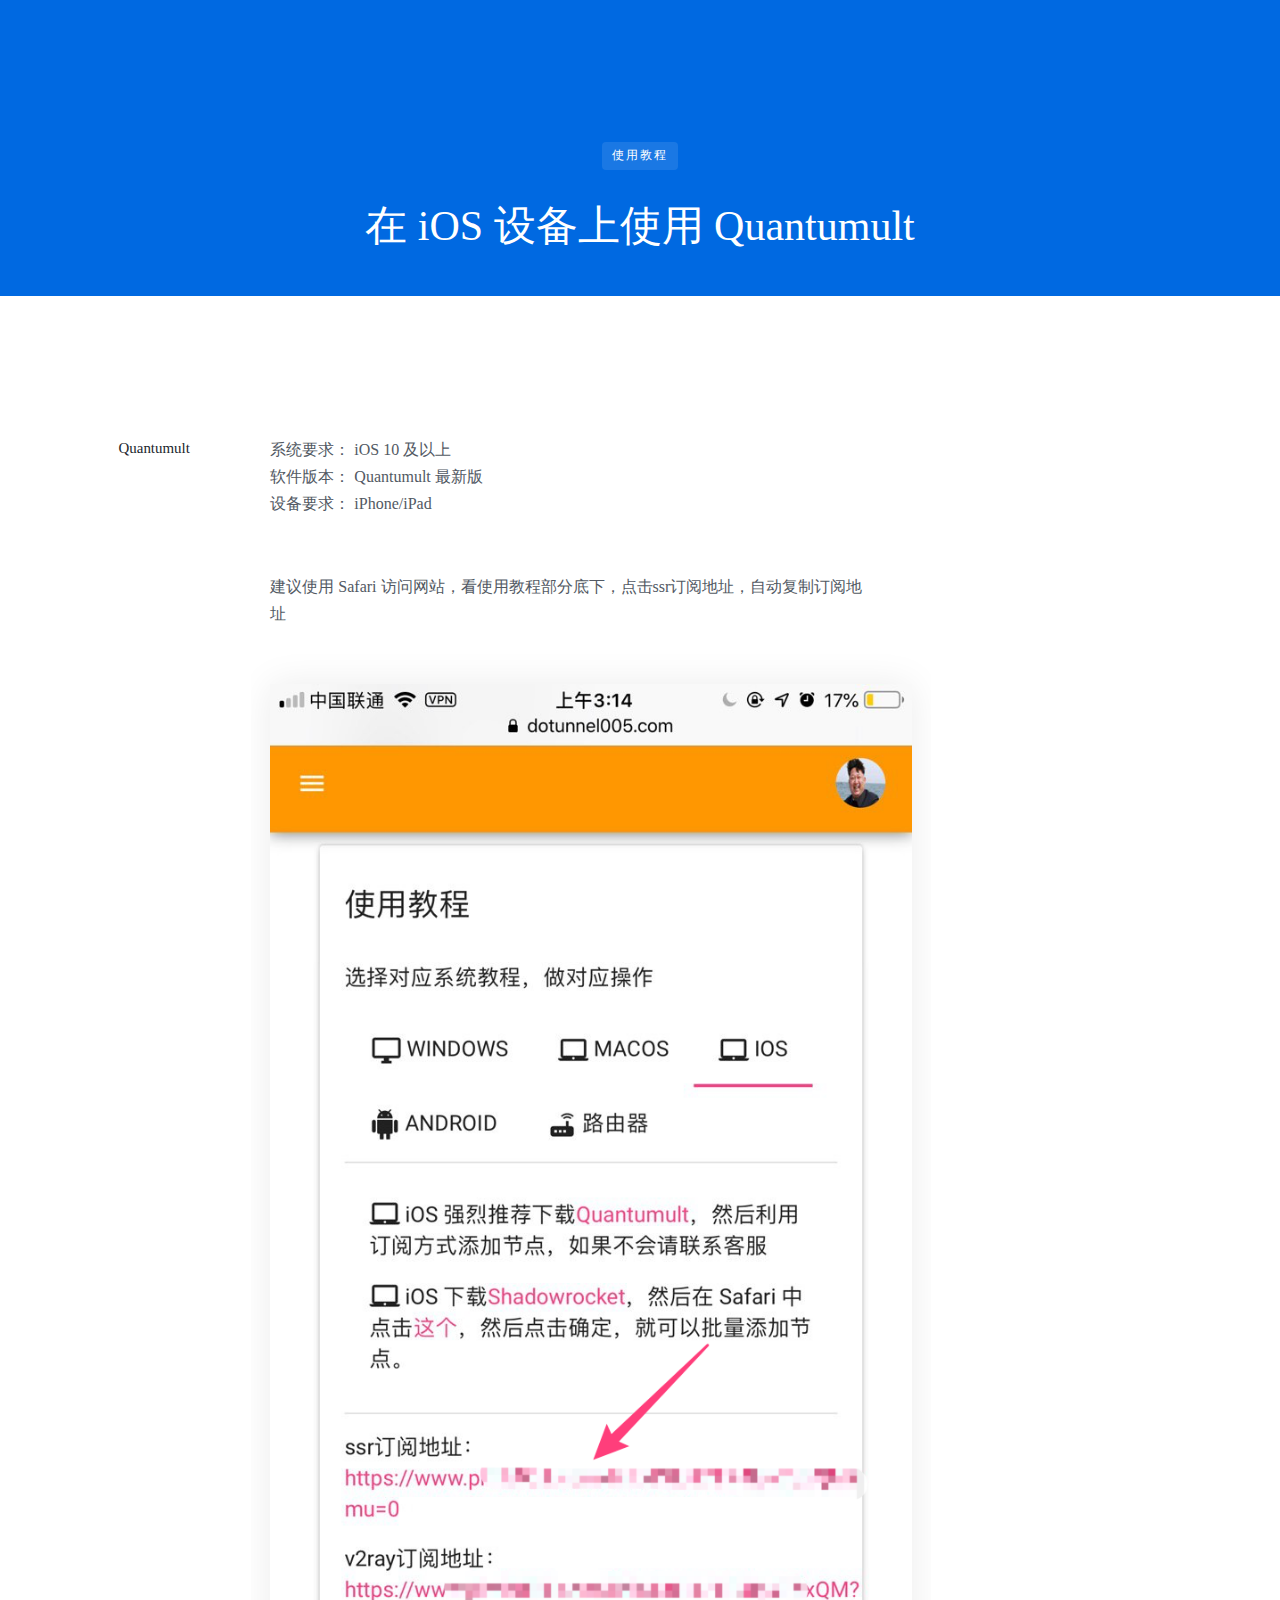
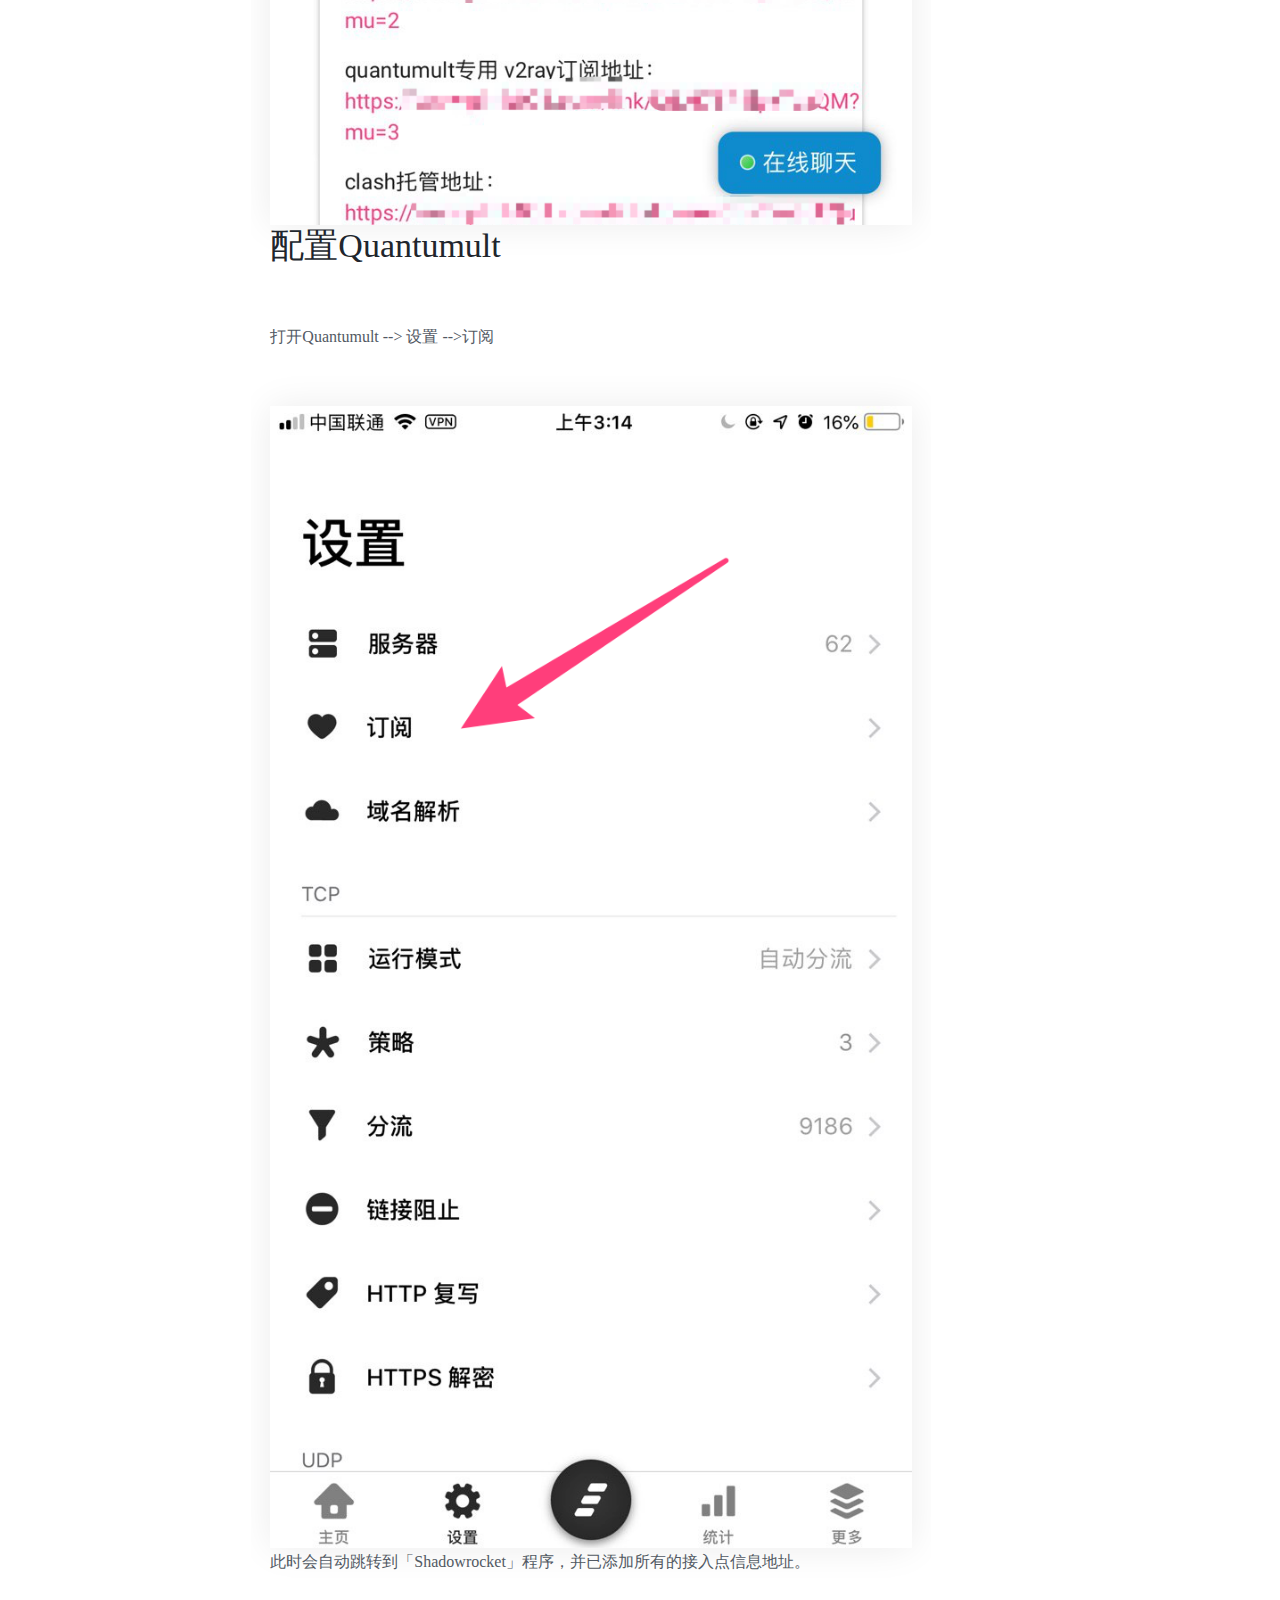
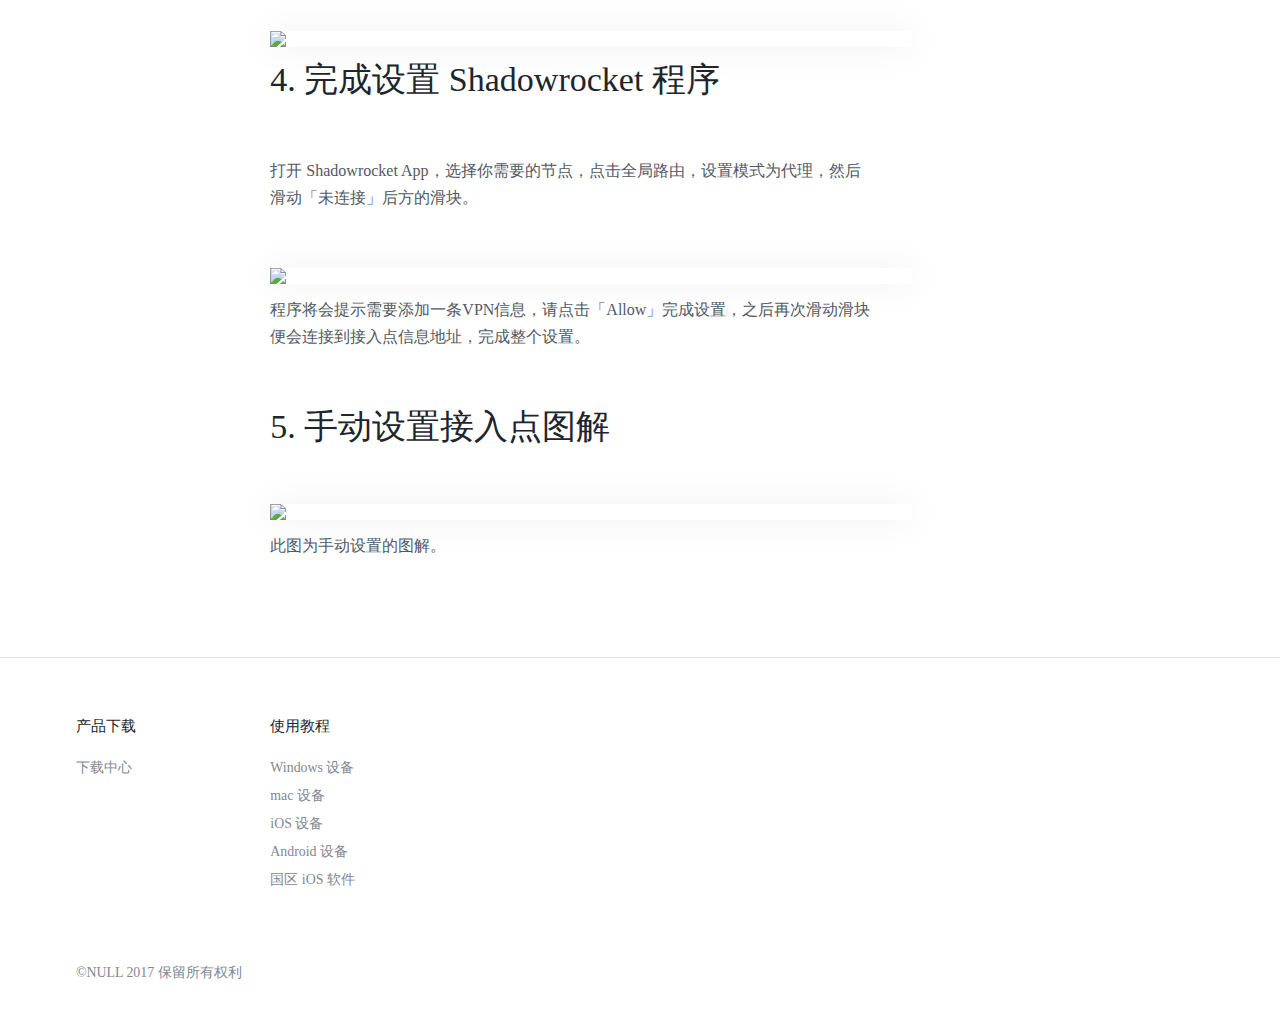
==== ios.htm @ fcc99a79 "test" ====
<!DOCTYPE html>
<!-- saved from url=(0039)https://xcyjazz.github.io/blog/ios.html -->
<html class="site js no-touchevents no-touchevents" lang="cn"><head><meta http-equiv="Content-Type" content="text/html; charset=UTF-8">
<!--[if lt IE 9]>
    <script src="//cdnjs.cloudflare.com/ajax/libs/html5shiv/3.7.2/html5shiv.min.js"></script>
  <![endif]-->

<meta http-equiv="X-UA-Compatible" content="IE=Edge">
<meta name="viewport" content="width=device-width, initial-scale=1.0, maximum-scale=1.0, user-scalable=no">
<title>Quantumult for iOS - 支持文档</title>
<script type="text/javascript">
//<![CDATA[
window.__cfRocketOptions = {byc:0,p:1511441451,petok:"30126860c24f4057310059f8eaea737a11149f29-1512630867-1800"};
//]]>
</script>
<script type="text/javascript" src="./ios_files/rocket.min.js"></script>
<link rel="stylesheet" href="./ios_files/css">
<script>document.documentElement.className=document.documentElement.className.replace(/\bno-js\b/,'js')</script>
<script async="" defer="" src="./ios_files/core.js"></script>
<script type="text/javascript" src="./ios_files/live.js"></script><style type="text/css">.txlive {display: none;}
</style><style type="text/css">.txlive {display: none;}
</style>
<link rel="alternate" href="https://dotunnel.github.io/dotunnel/" hreflang="cn">
<link rel="stylesheet" id="main-css" href="./ios_files/main.css" type="text/css">
<link rel="shortlink" href="https://dotunnel.github.io/dotunnel/">
</head>
<body class="home page page-id-4 page-template page-template-templates page-template-home page-template-templateshome-php c-body js-body">

<div class="c-body-content js-body-content">


<section class="u-textAlign-center o-bgCover background-main u-padTop-x10@smo u-padTop-x8@smu">
<div class="o-container">
<div class="o-grid o-grid--withGutter o-grid--alignCenter">
<div class="o-grid__cell u-cellSize-8of12@mdo">
<h2 class="o-badge o-badge--transparent u-marBottom-x2">使用教程</h2>
<h1 class="o-heading-big u-fontWeight-light u-marBottom-x3 u-marBottom-x2@smu u-color-white">在 iOS 设备上使用 Quantumult</h1>
</div>
</div>
</div>
</section>
<div class="o-container u-padTop-x10">
<article class="o-grid o-grid--withGutter">
<div class="o-grid__cell u-cellSize-2of12@mdo u-display-none@xlu u-textAlign-center">
<div class="js-sticky" data-stickyoffset="14">
<p class="o-text-small u-color-black u-fontWeight-medium"> Quantumult  </p>
<p class="o-text-small u-color-gray u-fontWeight-book u-marBottom-x4"></p>
</div>
</div>
<div class="o-grid__cell u-cellSize-8of12@lgo u-cellSize-7of12@xlo u-overflow-hidden">
<div class="u-marBottom-x4 s-blogPost-content u-padRight-x3@mdo">
<p>系统要求： iOS 10 及以上<br>
软件版本： Quantumult 最新版<br>
设备要求： iPhone/iPad </p>
</div>

<div class="u-marBottom-x4 s-blogPost-content u-padRight-x3@mdo"><p>建议使用 Safari 访问网站，看使用教程部分底下，点击ssr订阅地址，自动复制订阅地址</p></div>
<p class="u-textAlign-center"> <img class="u-float-right@mdo u-maxWidth-full@mdu u-boxShadow-screenshot lazyloaded" src="./ios_files/ios01.png"></p><br>
<h1 class="o-heading-medium u-color-black u-fontWeight-light u-marBottom-x4 u-padRight-x3@mdo">配置Quantumult</h1>
<div class="u-marBottom-x4 s-blogPost-content u-padRight-x3@mdo"><p>打开Quantumult --> 设置 -->订阅  </p></div>
<p class="u-textAlign-center"> <img class="u-float-right@mdo u-maxWidth-full@mdu u-boxShadow-screenshot lazyloaded" src="./ios_files/ios02.png"></p><br>
<div class="u-marBottom-x4 s-blogPost-content u-padRight-x3@mdo"><p>此时会自动跳转到「Shadowrocket」程序，并已添加所有的接入点信息地址。</p></div>
<p class="u-textAlign-center"> <img class="u-float-right@mdo u-maxWidth-full@mdu u-boxShadow-screenshot lazyloaded" src="./ios_files/33.png"></p><br>
<h1 class="o-heading-medium u-color-black u-fontWeight-light u-marBottom-x4 u-padRight-x3@mdo">4. 完成设置 Shadowrocket 程序</h1>
<div class="u-marBottom-x4 s-blogPost-content u-padRight-x3@mdo"><p>打开 Shadowrocket App，选择你需要的节点，点击全局路由，设置模式为代理，然后滑动「未连接」后方的滑块。</p></div>
<p class="u-textAlign-center"> <img class="u-float-right@mdo u-maxWidth-full@mdu u-boxShadow-screenshot lazyloaded" src="./ios_files/44.png"></p><br>
<div class="u-marBottom-x4 s-blogPost-content u-padRight-x3@mdo"><p>程序将会提示需要添加一条VPN信息，请点击「Allow」完成设置，之后再次滑动滑块便会连接到接入点信息地址，完成整个设置。</p></div>
<h1 class="o-heading-medium u-color-black u-fontWeight-light u-marBottom-x4 u-padRight-x3@mdo">5. 手动设置接入点图解</h1>
<p class="u-textAlign-center"> <img class="u-float-right@mdo u-maxWidth-full@mdu u-boxShadow-screenshot lazyloaded" src="./ios_files/55.png"></p><br>
<div class="u-marBottom-x4 s-blogPost-content u-padRight-x3@mdo"><p>此图为手动设置的图解。</p></div>
<div class="u-marBottom-x7 u-padRight-x3@mdo">
<div id="disqus_thread"></div>
</div>
</div>



</article>
</div>

<footer class="u-padTop-x4 u-padBottom-x3 u-bgColor-white u-borderTop-grayLight">
<div class="o-container">
<div class="o-grid o-grid--withGutter u-marBottom-x5">

<div class="o-grid__cell u-cellSize-6of12 u-cellSize-4of12@smo u-cellSize-2of12@lg u-cellSize-2of12@lgo">
<h2 class="o-text-small u-fontWeight-medium u-marBottom u-color-black">产品下载</h2>
<ul>
<li><a href="https://xcyjazz.github.io/blog/downloads.html" class="o-link o-text-footer">下载中心</a></li>

</ul>
</div>
<div class="o-grid__cell u-cellSize-6of12 u-cellSize-4of12@smo u-cellSize-2of12@lg u-cellSize-2of12@lgo">
<div class="o-langHide-en">
<h2 class="o-text-small u-fontWeight-medium u-marBottom u-color-black">使用教程</h2>
<ul>
<li><a href="https://xcyjazz.github.io/blog/ssw.html" class="o-link o-text-footer">Windows 设备</a></li>
<li><a href="https://xcyjazz.github.io/blog/ss-mac.html" class="o-link o-text-footer">mac 设备</a></li>
<li><a href="https://xcyjazz.github.io/blog/ios.html" class="o-link o-text-footer">iOS 设备</a></li>
<li><a href="https://xcyjazz.github.io/blog/android.html" class="o-link o-text-footer">Android 设备</a></li>
<li><a href="https://xcyjazz.github.io/blog/ios-install.html" class="o-link o-text-footer">国区 iOS 软件</a></li>
</ul>
</div>
</div>

</div>
<div class="u-textAlign-center o-grid o-grid--alignMiddle">
<div class="o-grid__cell u-cellSize-4of12@smo u-textAlign-left@smo">
<div class="">
<p class="u-marBottom@smu o-text-footer">©NULL 2017 保留所有权利</p>
</div>
</div>
<div class="o-grid__cell u-cellSize-4of12@smo u-textAlign-center">
<div class="js-langPicker u-marBottom@smu"></div>
</div>

</div>
</div>
</footer>
</div>
<script type="text/javascript" src="./ios_files/main.js"></script>


</body></html>
---- ios_files/main.css ----
@charset "UTF-8";html.remodal-is-locked{overflow:hidden;-ms-touch-action:none;touch-action:none}.remodal,[data-remodal-id]{display:none}remodal-overlay{position:fixed;z-index:9999;top:-5000px;right:-5000px;bottom:-5000px;left:-5000px;display:none}.remodal-wrapper{position:fixed;z-index:10000;top:0;right:0;bottom:0;left:0;display:none;overflow:auto;text-align:center;-webkit-overflow-scrolling:touch}.remodal-wrapper:after{display:inline-block;height:100%;margin-left:-.05em;content:""}.remodal-overlay,.remodal-wrapper{-webkit-backface-visibility:hidden;backface-visibility:hidden}.remodal{position:relative;outline:none;-webkit-text-size-adjust:100%;-ms-text-size-adjust:100%;text-size-adjust:100%}.remodal-is-initialized{display:inline-block}.remodal-bg.remodal-is-opened,.remodal-bg.remodal-is-opening{-webkit-filter:blur(3px);filter:blur(3px)}.remodal-overlay{background:rgba(43,46,56,.9)}.remodal-overlay.remodal-is-closing,.remodal-overlay.remodal-is-opening{-webkit-animation-duration:.3s;animation-duration:.3s;-webkit-animation-fill-mode:forwards;animation-fill-mode:forwards}.remodal-overlay.remodal-is-opening{-webkit-animation-name:c;animation-name:c}.remodal-overlay.remodal-is-closing{-webkit-animation-name:d;animation-name:d}.remodal-wrapper{padding:10px 10px 0}.remodal{box-sizing:border-box;width:100%;margin-bottom:10px;padding:35px;-webkit-transform:translateZ(0);transform:translateZ(0);color:#2b2e38;background:#fff}.remodal.remodal-is-closing,.remodal.remodal-is-opening{-webkit-animation-duration:.3s;animation-duration:.3s;-webkit-animation-fill-mode:forwards;animation-fill-mode:forwards}.remodal.remodal-is-opening{-webkit-animation-name:a;animation-name:a}.remodal.remodal-is-closing{-webkit-animation-name:b;animation-name:b}.remodal,.remodal-wrapper:after{vertical-align:middle}.remodal-close{position:absolute;top:0;left:0;display:block;overflow:visible;width:35px;height:35px;margin:0;padding:0;cursor:pointer;-webkit-transition:color .2s;transition:color .2s;text-decoration:none;color:#95979c;border:0;outline:0;background:transparent}.remodal-close:focus,.remodal-close:hover{color:#2b2e38}.remodal-close:before{font-family:font-family: 'Raleway','Microsoft Yahei','微软雅黑';font-size:25px;line-height:35px;position:absolute;top:0;left:0;display:block;width:35px;content:"\00d7";text-align:center}.remodal-cancel,.remodal-confirm{font:inherit;display:inline-block;overflow:visible;min-width:110px;margin:0;padding:12px 0;cursor:pointer;-webkit-transition:background .2s;transition:background .2s;text-align:center;vertical-align:middle;text-decoration:none;border:0;outline:0}.remodal-confirm{color:#fff;background:#81c784}.remodal-confirm:focus,.remodal-confirm:hover{background:#66bb6a}.remodal-cancel{color:#fff;background:#e57373}.remodal-cancel:focus,.remodal-cancel:hover{background:#ef5350}.remodal-cancel::-moz-focus-inner,.remodal-close::-moz-focus-inner,.remodal-confirm::-moz-focus-inner{padding:0;border:0}@-webkit-keyframes a{0%{-webkit-transform:scale(1.05);transform:scale(1.05);opacity:0}to{-webkit-transform:none;transform:none;opacity:1}}@keyframes a{0%{-webkit-transform:scale(1.05);transform:scale(1.05);opacity:0}to{-webkit-transform:none;transform:none;opacity:1}}@-webkit-keyframes b{0%{-webkit-transform:scale(1);transform:scale(1);opacity:1}to{-webkit-transform:scale(.95);transform:scale(.95);opacity:0}}@keyframes b{0%{-webkit-transform:scale(1);transform:scale(1);opacity:1}to{-webkit-transform:scale(.95);transform:scale(.95);opacity:0}}@-webkit-keyframes c{0%{opacity:0}to{opacity:1}}@keyframes c{0%{opacity:0}to{opacity:1}}@-webkit-keyframes d{0%{opacity:1}to{opacity:0}}@keyframes d{0%{opacity:1}to{opacity:0}}@media only screen and (min-width:641px){.remodal{max-width:700px}}.lt-ie9 .remodal-overlay{background:#2b2e38}.lt-ie9 .remodal{width:700px}.drop-element,.drop-element *,.drop-element:after,.drop-element :after,.drop-element:before,.drop-element :before{box-sizing:border-box}.drop-element{position:absolute;display:none}.drop-element.drop-open{display:block}.drop-element.drop-theme-twipsy{max-width:100%;max-height:100%}.drop-element.drop-theme-twipsy .drop-content{border-radius:5px;position:relative;font-family:inherit;background:#414141;color:#fff;padding:1em;font-size:1.1em;line-height:1.5em}.drop-element.drop-theme-twipsy .drop-content:before{content:"";display:block;position:absolute;width:0;height:0;border:10px solid transparent}.drop-element.drop-theme-twipsy.drop-element-attached-bottom.drop-element-attached-center .drop-content{margin-bottom:10px}.drop-element.drop-theme-twipsy.drop-element-attached-bottom.drop-element-attached-center .drop-content:before{top:100%;left:50%;margin-left:-10px;border-top-color:#414141}.drop-element.drop-theme-twipsy.drop-element-attached-top.drop-element-attached-center .drop-content{margin-top:10px}.drop-element.drop-theme-twipsy.drop-element-attached-top.drop-element-attached-center .drop-content:before{bottom:100%;left:50%;margin-left:-10px;border-bottom-color:#414141}.drop-element.drop-theme-twipsy.drop-element-attached-right.drop-element-attached-middle .drop-content{margin-right:10px}.drop-element.drop-theme-twipsy.drop-element-attached-right.drop-element-attached-middle .drop-content:before{left:100%;top:50%;margin-top:-10px;border-left-color:#414141}.drop-element.drop-theme-twipsy.drop-element-attached-left.drop-element-attached-middle .drop-content{margin-left:10px}.drop-element.drop-theme-twipsy.drop-element-attached-left.drop-element-attached-middle .drop-content:before{right:100%;top:50%;margin-top:-10px;border-right-color:#414141}.drop-element.drop-theme-twipsy.drop-element-attached-top.drop-element-attached-left.drop-target-attached-bottom .drop-content{margin-top:10px}.drop-element.drop-theme-twipsy.drop-element-attached-top.drop-element-attached-left.drop-target-attached-bottom .drop-content:before{bottom:100%;left:10px;border-bottom-color:#414141}.drop-element.drop-theme-twipsy.drop-element-attached-top.drop-element-attached-right.drop-target-attached-bottom .drop-content{margin-top:10px}.drop-element.drop-theme-twipsy.drop-element-attached-top.drop-element-attached-right.drop-target-attached-bottom .drop-content:before{bottom:100%;right:10px;border-bottom-color:#414141}.drop-element.drop-theme-twipsy.drop-element-attached-bottom.drop-element-attached-left.drop-target-attached-top .drop-content{margin-bottom:10px}.drop-element.drop-theme-twipsy.drop-element-attached-bottom.drop-element-attached-left.drop-target-attached-top .drop-content:before{top:100%;left:10px;border-top-color:#414141}.drop-element.drop-theme-twipsy.drop-element-attached-bottom.drop-element-attached-right.drop-target-attached-top .drop-content{margin-bottom:10px}.drop-element.drop-theme-twipsy.drop-element-attached-bottom.drop-element-attached-right.drop-target-attached-top .drop-content:before{top:100%;right:10px;border-top-color:#414141}.drop-element.drop-theme-twipsy.drop-element-attached-top.drop-element-attached-right.drop-target-attached-left .drop-content{margin-right:10px}.drop-element.drop-theme-twipsy.drop-element-attached-top.drop-element-attached-right.drop-target-attached-left .drop-content:before{top:10px;left:100%;border-left-color:#414141}.drop-element.drop-theme-twipsy.drop-element-attached-top.drop-element-attached-left.drop-target-attached-right .drop-content{margin-left:10px}.drop-element.drop-theme-twipsy.drop-element-attached-top.drop-element-attached-left.drop-target-attached-right .drop-content:before{top:10px;right:100%;border-right-color:#414141}.drop-element.drop-theme-twipsy.drop-element-attached-bottom.drop-element-attached-right.drop-target-attached-left .drop-content{margin-right:10px}.drop-element.drop-theme-twipsy.drop-element-attached-bottom.drop-element-attached-right.drop-target-attached-left .drop-content:before{bottom:10px;left:100%;border-left-color:#414141}.drop-element.drop-theme-twipsy.drop-element-attached-bottom.drop-element-attached-left.drop-target-attached-right .drop-content{margin-left:10px}.drop-element.drop-theme-twipsy.drop-element-attached-bottom.drop-element-attached-left.drop-target-attached-right .drop-content:before{bottom:10px;right:100%;border-right-color:#414141}.drop-element.drop-theme-twipsy{opacity:0;-webkit-transition:opacity .15s;transition:opacity .15s}.drop-element.drop-theme-twipsy .drop-content{box-shadow:0 3px 7px rgba(0,0,0,.2);border-radius:2px;font-family:'Raleway','Microsoft Yahei','微软雅黑';padding:3px 8px;line-height:18px;font-size:11px}.drop-element.drop-theme-twipsy.drop-open-transitionend{display:block}.drop-element.drop-theme-twipsy.drop-after-open{opacity:1}a,abbr,acronym,address,applet,article,aside,audio,b,big,blockquote,body,canvas,caption,center,cite,code,dd,del,details,dfn,div,dl,dt,em,embed,fieldset,figcaption,figure,footer,form,h1,h2,h3,h4,h5,h6,header,hgroup,html,i,iframe,image,ins,kbd,label,legend,li,mark,menu,nav,object,ol,output,p,pre,q,ruby,s,samp,section,small,span,strike,strong,sub,summary,sup,table,tbody,td,tfoot,th,thead,time,tr,tt,u,ul,var,video{margin:0;padding:0;border:0;vertical-align:baseline}article,aside,details,figcaption,figure,footer,header,hgroup,menu,nav,section{display:block}ol,ul{list-style:none}blockquote,q{quotes:none}blockquote:after,blockquote:before,q:after,q:before{content:'';content:none}table{border-collapse:collapse;border-spacing:0}iframe{max-width:100%}html{font-family:'Raleway','Microsoft Yahei','微软雅黑';color:#818791;font-style:normal;font-weight:400;-webkit-font-smoothing:antialiased;-moz-osx-font-smoothing:grayscale;text-rendering:optimizeLegibility;font-size:93.75%;line-height:1.75rem}@media all and (min-width:800px){html{font-size:100%}}a{text-decoration:none;color:inherit}strong{font-weight:500}h1,h2,h3,h4,h5,h6,p{font-weight:400}.ie9 image[src*=".svg"]{width:100%}@media (-ms-high-contrast:none),screen and (-ms-high-contrast:active){image[src*=".svg"]{width:100%}}@keyframes e{0%{transform:matrix(1,0,0,1,0,-10);opacity:0}4%{transform:matrix(.96758,0,0,.96758,0,-6.46592)}8%{transform:matrix(.96176,0,0,.96176,0,-2.91725)}12%{transform:matrix(.96958,0,0,.96958,0,-.25224);opacity:1}16%{transform:matrix(.98144,0,0,.98144,0,1.26207)}20%{transform:matrix(.99188,0,0,.99188,0,1.76942)}24%{transform:matrix(.99884,0,0,.99884,0,1.60106)}28%{transform:matrix(1.0023,0,0,1.0023,0,1.10713)}32%{transform:matrix(1.00324,0,0,1.00324,0,.56005)}36%{transform:matrix(1.00278,0,0,1.00278,0,.12148)}40%{transform:matrix(1.00181,0,0,1.00181,0,-.14782)}44%{transform:matrix(1.00088,0,0,1.00088,0,-.25729)}48%{transform:matrix(1.00021,0,0,1.00021,0,-.25225)}52%{transform:matrix(.99986,0,0,.99986,0,-.18613)}56%{transform:matrix(.99973,0,0,.99973,0,-.10336)}60%{transform:matrix(.99975,0,0,.99975,0,-.03233)}64%{transform:matrix(.99983,0,0,.99983,0,.01446)}68%{transform:matrix(.99991,0,0,.99991,0,.03631)}72%{transform:matrix(.99997,0,0,.99997,0,.03908)}76%{transform:matrix(1.00001,0,0,1.00001,0,.03077)}80%{transform:matrix(1.00002,0,0,1.00002,0,.01851)}84%{transform:matrix(1.00002,0,0,1.00002,0,.00719)}88%{transform:matrix(1.00002,0,0,1.00002,0,-.00078)}92%{transform:matrix(1.00001,0,0,1.00001,0,-.00493)}96%{transform:matrix(1,0,0,1,0,-.00594)}to{transform:matrix(1,0,0,1,0,0);opacity:1}}@keyframes f{0%{opacity:0;transform:translate3d(0,-100%,0)}to{opacity:1;transform:none}}@keyframes g{0%{opacity:1}to{opacity:0;transform:translate3d(0,-100%,0)}}.o-badge{box-sizing:border-box;padding:6px 10px;color:#fff;display:inline-block;font-size:12px;line-height:1.3;font-weight:400;border-radius:4px;background:#0064ab;letter-spacing:2px}.o-badge--transparent{background:hsla(0,0%,100%,.1)}.o-badge--black{background:#000}.o-badge--small{font-size:11px;padding:3px 9px}.o-container{padding-right:19px;padding-left:19px;margin-right:auto;margin-left:auto;box-sizing:border-box}@media (min-width:400px){.o-container{padding-right:40px;padding-left:40px}}@media (min-width:1024px){.o-container{width:958px}}@media (min-width:1200px){.o-container{width:1208px}}.o-container--half{box-sizing:border-box}@media (min-width:1024px){.o-container--half{width:460px}}@media (min-width:1200px){.o-container--half{width:585px}}.o-containerFluid{padding-right:19px;padding-left:19px;margin-right:auto;margin-left:auto;max-width:100%}.o-grid{box-sizing:border-box;display:-ms-flexbox;display:flex;-ms-flex-flow:row wrap;flex-flow:row wrap;margin:0;padding:0}.o-grid--alignCenter{-ms-flex-pack:center;justify-content:center}.o-grid--alignRight{-ms-flex-pack:end;justify-content:flex-end}.o-grid--alignTop{-ms-flex-align:start;align-items:flex-start}.o-grid--alignMiddle{-ms-flex-align:center;align-items:center}.o-grid--alignBottom{-ms-flex-align:end;align-items:flex-end}.o-grid--reverse{-ms-flex-direction:row-reverse;flex-direction:row-reverse}.o-grid--fit>.o-grid__cell{-ms-flex:1 1 0%;flex:1 1 0%}.o-grid--equalHeight>.o-grid__cell{display:-ms-flexbox;display:flex}.o-grid--withGutter{margin:0 -19px}.o-grid--withGutter>.o-grid__cell{padding:0 19px}.o-grid__cell{box-sizing:inherit;-ms-flex:0 0 100%;flex:0 0 100%}.o-grid__cell--center{margin:0 auto}.o-heading-large{font-size:2.4rem;line-height:2.625rem}@media all and (min-width:400px){.o-heading-large{font-size:2.8rem;line-height:3.5rem}}@media all and (min-width:800px){.o-heading-large{font-size:3.25rem}}.o-heading-big{font-size:2.13333rem;line-height:2.625rem}@media all and (min-width:400px){.o-heading-big{font-size:2.4rem;line-height:3.5rem}}@media all and (min-width:800px){.o-heading-big{font-size:2.625rem}}.o-heading-medium,.s-blogPost-content h1,.s-blogPost-content h2,.s-caseStudy-content h1{font-size:1.6rem;line-height:2.625rem}@media all and (min-width:400px){.o-heading-medium,.s-blogPost-content h1,.s-blogPost-content h2,.s-caseStudy-content h1{font-size:2rem}}@media all and (min-width:800px){.o-heading-medium,.s-blogPost-content h1,.s-blogPost-content h2,.s-caseStudy-content h1{font-size:2.125rem}}.o-heading{font-size:1.6rem;line-height:2.625rem}@media all and (min-width:400px){.o-heading{font-size:2rem}}@media all and (min-width:800px){.o-heading{font-size:2rem}}.o-heading-regular-medium,.s-blogPost-content h3{font-size:1.33333rem;line-height:2.625rem}@media all and (min-width:400px){.o-heading-regular-medium,.s-blogPost-content h3{font-size:1.73333rem}}.o-heading-small,.s-blogPost-content .s-tweetText{font-size:1.2rem;line-height:1.75rem}@media all and (min-width:400px){.o-heading-small,.s-blogPost-content .s-tweetText{font-size:1.6rem;line-height:2.625rem}}.o-heading-smaller,.s-blogPost-content .s-calloutBox h1,.s-blogPost-content .s-calloutBox h2,.s-blogPost-content .s-calloutBox h3,.s-blogPost-content .s-calloutBox h4,.s-blogPost-content .s-calloutBox h5,.s-blogPost-content .s-calloutBox h6,.s-blogPost-content h4{font-size:1.06667rem;line-height:1.75rem}@media all and (min-width:400px){.o-heading-smaller,.s-blogPost-content .s-calloutBox h1,.s-blogPost-content .s-calloutBox h2,.s-blogPost-content .s-calloutBox h3,.s-blogPost-content .s-calloutBox h4,.s-blogPost-content .s-calloutBox h5,.s-blogPost-content .s-calloutBox h6,.s-blogPost-content h4{font-size:1.46667rem;line-height:2.625rem}}.o-text-xsmall{font-size:.66667rem;line-height:.875rem}.o-text-footer,.s-captoraWidget a{font-size:.86667rem;line-height:1.5}.o-text-smaller,.s-blogPost-content h5,.s-blogPost-content h6,.s-hs-form-error-list>li{font-size:.8rem;line-height:1.5}.o-text-small,.s-blogCategories ul li a,.s-hs-form .hs-form-field>label,.s-hs-form .input .hs-form-booleancheckbox-display>span{font-size:.93333rem;line-height:1.7}.o-text-regular,.s-blogPost-content p,.s-caseStudy-content p{font-size:1rem;line-height:1.7}@media all and (min-width:800px){.o-text-regular,.s-blogPost-content p,.s-caseStudy-content p{font-size:1rem}}.o-text-medium,.s-blogPost-content .s-calloutLink,.s-blogPost-content .s-ctaBox-text{font-size:1.13333rem;line-height:1.7}@media all and (min-width:800px){.o-text-medium,.s-blogPost-content .s-calloutLink,.s-blogPost-content .s-ctaBox-text{font-size:1.125rem}}.o-text-large,.s-caseStudy-content h2{font-size:1.26667rem;line-height:1.7}@media all and (min-width:800px){.o-text-large,.s-caseStudy-content h2{font-size:1.25rem}}.o-button,.s-blogPost-content .s-ctaBox-button{-webkit-appearance:none;-moz-appearance:none;appearance:none;display:inline-block;transition:all .25s;border-radius:4px;font-weight:500;font-size:13px;line-height:1.5;border-width:1px;border-style:solid;padding:13px 38px;border-box:box-sizing;text-align:center;cursor:pointer;font-family:'Raleway','Microsoft Yahei','微软雅黑';height:auto;min-width:auto;max-width:none}@media (min-width:600px){.o-button,.s-blogPost-content .s-ctaBox-button{line-height:28px;padding-left:58px;padding-right:58px}}.o-button__icon-left{margin-right:10px}.o-button:focus,.s-blogPost-content .s-ctaBox-button:focus{outline:none}.o-button.is-disabled,.s-blogPost-content .is-disabled.s-ctaBox-button{opacity:.65;cursor:not-allowed}.o-button--outlineWhite{background:transparent;border-color:hsla(0,0%,100%,.4);color:#fff}.o-button--outlineWhite:hover{opacity:.8;background:rgba(0,0,0,.2)}.o-button--outlineWhite:active{opacity:.5;background:rgba(0,0,0,.1)}.o-button--outlineGray{background:transparent;border-color:rgba(0,0,0,.11);color:#818791}.o-button--outlineGray:hover{background:rgba(0,0,0,.04)}.o-button--outlineGray:active{background:rgba(0,0,0,.07)}.o-button--outlinePrimary{background:transparent;border-color:#0064ab;color:#0064ab}.o-button--outlinePrimary:hover{background:rgba(0,0,0,.04)}.o-button--outlinePrimary:active{background:rgba(0,0,0,.07)}.o-button--semiPrimary{background:transparent;border-color:#e3e3e3;color:#0064ab}.o-button--semiPrimary:hover{background:rgba(0,0,0,.04)}.o-button--semiPrimary:active{background:rgba(0,0,0,.07)}.o-button--fillPrimary,.s-blogPost-content .s-ctaBox-button{background:#0064ab;border-color:transparent;color:#fff;position:relative;z-index:1}.o-button--fillPrimary:hover,.s-blogPost-content .s-ctaBox-button:hover{border-color:transparent;background:#00406e;color:#fff}.o-button--fillPrimary:active,.s-blogPost-content .s-ctaBox-button:active{background:#004c82;color:#fff}.o-button--fillSuccess,.s-blogPost-content .s-ctaBox-button{background:#2b6bd9;border-color:transparent;color:#fff;position:relative;z-index:1;box-shadow:0 6px 16px rgba(43,107,217,.4);}.o-button--fillSuccess:hover,.s-blogPost-content .s-ctaBox-button:hover{border-color:transparent;background:#245ab7;color:#fff}.o-button--fillSuccess:active,.s-blogPost-content .s-ctaBox-button:active{background:#245ab7;color:#fff}.o-button--fillTransparent{padding-top:14px;padding-bottom:14px;background:rgba(0,0,0,.13);border:0}.o-button--fillTransparent:hover{background:rgba(0,0,0,.23)}.o-button--fillTransparent:active{background:rgba(0,0,0,.33)}.o-button--block,.s-blogPost-content .s-ctaBox-button{display:block;padding-left:10px;padding-right:10px}.o-button--iconRight{padding-left:42px;padding-right:17px}.o-button--iconRight .o-button__icon{height:9px;margin-left:25px}.o-button--medium,.s-blogPost-content .s-ctaBox-button{padding-top:9px;padding-bottom:9px}.o-button--small{padding:11px 47px;line-height:1.3;font-size:12px}.o-input,.s-hs-form .input input[type=email],.s-hs-form .input input[type=tel],.s-hs-form .input input[type=text],.s-hs-form .input select,.s-hs-form .input textarea{color:#525963;font-family:'Raleway','Microsoft Yahei','微软雅黑';font-weight:400;transition:border-color .25s;border:1px solid #c7ced3}.o-input:focus,.s-hs-form .input input[type=email]:focus,.s-hs-form .input input[type=tel]:focus,.s-hs-form .input input[type=text]:focus,.s-hs-form .input select:focus,.s-hs-form .input textarea:focus{border-color:#8e9ca6}.o-input.is-invalid,.o-input.parsley-error,.s-hs-form .input input.is-invalid[type=email],.s-hs-form .input input.is-invalid[type=tel],.s-hs-form .input input.is-invalid[type=text],.s-hs-form .input input.parsley-error[type=email],.s-hs-form .input input.parsley-error[type=tel],.s-hs-form .input input.parsley-error[type=text],.s-hs-form .input select.is-invalid,.s-hs-form .input select.parsley-error,.s-hs-form .input textarea.is-invalid,.s-hs-form .input textarea.parsley-error{border-color:#fe5d65}.o-bgCover{background-repeat:no-repeat;background-position:50%;background-size:fixed;background-size:cover}.o-bgCover--bottomGradient{z-index:1;position:relative}.o-bgCover--bottomGradient:before{content:"";position:absolute;top:0;left:0;width:100%;height:100%;background-image:linear-gradient(-180deg,transparent 47%,rgba(0,0,0,.2) 98%);z-index:-1}.o-bgCover--withBlackOverlay{z-index:1;position:relative}.o-bgCover--withBlackOverlay:after{content:"";position:absolute;top:0;left:0;width:100%;height:100%;background:rgba(0,0,0,0);z-index:-2}.o-bgCover--withBlackOverlay2{z-index:1;position:relative}.o-bgCover--withBlackOverlay2:after{content:"";position:absolute;top:0;left:0;width:100%;height:100%;background:rgba(0,0,0,0.4);z-index:-1}.o-bgCover--purpleGradient{background-image:linear-gradient(-136deg,#17152f,#23395b)}.o-bgCover--purpleGradientDark{background-image:linear-gradient(44deg,#202d4d,#0e172a)}.o-bgCover--purpleGradientMap{background-image:url(../image/hero-map.png),linear-gradient(-136deg,#17152f,#23395b);background-size:auto,cover;background-position:top,50%}.o-bgCover--purpleGradientMapLine{background-image:url(../image/hero-map.png),url(../svg/integrations-hero-chart.svg),linear-gradient(-136deg,#17152f,#23395b);background-size:auto,100% auto,cover}.o-bgCover--speedGradientMap{background-image:url(../image/no.png),linear-gradient(-136deg,#17152f,#23395b);background-size:auto,cover;background-position:top,50%}.o-bgCover--speedGradientMapLine{background-image:url(../image/no.png),url(../svg/integrations-hero-chart.svg),linear-gradient(-136deg,#17152f,#23395b);background-size:auto,100% auto,cover}.o-bgCover--blueFadeGradientMap{background-image:url(../image/hero-map.png),linear-gradient(20deg,#65d2ea,#0e1439 94%);background-size:auto,100%;background-position:top,50%}.o-burgerButton{display:inline-block;height:20px}.o-burgerButton.is-hidden{display:none}.o-burgerButton span{position:relative;display:block;width:24px;height:2px;background:#fff;transition:all .2s ease-in-out;margin-top:9px}.o-burgerButton span:after,.o-burgerButton span:before{position:absolute;background:#fff;content:'';width:24px;height:2px;transition:all .2s ease-in-out;right:0}.o-burgerButton span:before{top:-9px}.o-burgerButton span:after{top:9px}.o-burgerButton.is-active span{background:transparent}.o-burgerButton.is-active span:before{-ms-transform:rotate(45deg) translate(8px,7px);transform:rotate(45deg) translate(8px,7px)}.o-burgerButton.is-active span:after{-ms-transform:rotate(-45deg) translate(6px,-5px);transform:rotate(-45deg) translate(6px,-5px)}.o-formShort{border:1px solid #c7ced3;display:block}@media (min-width:600px){.o-formShort{display:-ms-flexbox;display:flex}}.o-formShort.is-invalid{border-color:#fe5d65}.o-formShort__field{height:42px;box-shadow:none;border:0;padding-left:20px;background:transparent;font-weight:300;font-size:13px;-ms-flex-positive:1;flex-grow:1;outline:none;box-sizing:border-box;display:block;width:100%;text-align:center;margin:0}@media (min-width:600px){.o-formShort__field{display:-ms-flexbox;display:flex;width:auto;text-align:left}}.o-formShort__submit{font-family:'Raleway','Microsoft Yahei','微软雅黑';color:#0064ab;background:transparent;font-weight:500;border:0;box-shadow:none;font-size:12px;padding-left:20px;padding-right:20px;display:block;width:100%;height:40px;cursor:pointer;margin:0}@media (min-width:600px){.o-formShort__submit{height:auto;width:auto}}.o-formShort__submit:hover{background:#efefef}.o-listHorizontal,.s-blogCategories ul{list-style:none}.o-listHorizontal__item,.s-blogCategories ul li{display:inline-block;margin-right:15px}.o-listHorizontal__item:last-child,.s-blogCategories ul li:last-child{margin-right:0}.o-listHorizontal--wide .o-listHorizontal__item{margin-right:25px}.o-listHorizontal--wide .o-listHorizontal__item:last-child{margin-right:0}.o-listStyled-item{padding-left:55px;background-image:url(../svg/list-icon-check.svg);min-height:36px;background-size:36px 36px;background-position:0 0;background-repeat:no-repeat;padding-bottom:14px}.o-listStyled-item--blackPlusIcon{background-image:url(../svg/list-icon-plus-black.svg)}.o-listStyled-item--primaryPlusIcon{background-image:url(../svg/list-icon-plus-primary.svg)}.o-listStyled-item--checkIcon{padding-left:25px;background-image:url(../image/list-blue-small-arrow.png);background-size:10px 7px;padding-bottom:0;margin-bottom:14px;min-height:auto;background-position:left 10px}.o-listStyled--unordered .o-listStyled-item{position:relative;padding-left:20px;list-style-type:none;background-image:none;min-height:auto}.o-listStyled--unordered .o-listStyled-item:before{position:absolute;left:0;display:inline-block;font-weight:500;content:"•"}.o-intertialList{width:100%;list-style:none;overflow-x:auto;overflow-y:hidden;-webkit-overflow-scrolling:touch;white-space:nowrap;font-size:0}.o-intertialList::-webkit-scrollbar{display:none}.o-intertialList__item{font-size:16px;float:none;white-space:nowrap;display:inline-block;vertical-align:middle;padding:0 15px}.o-intertialList--wide .o-intertialList__item{padding:0 40px}.c-drawer-nav__list--level-0>li>a,.c-drawer-nav__list--level-1>li>a,.c-header--dark .c-header__nav .c-navPrimary__list--level-0>.c-navPrimary__item.c-navPrimary__item--pullRight>a,.c-header--dark .c-header__nav .c-navPrimary__list--level-0>.c-navPrimary__item:last-child>a,.c-header--dark .c-header__nav .c-navPrimary__list--level-0>.c-navPrimary__item>a,.c-header__nav .c-navPrimary__list--level-0>.c-navPrimary__item>a,.c-header__nav .c-navPrimary__list--level-1 .c-navPrimary__item>a,.c-navSecondary__list a,.drop-element.drop-theme-twipsy .drop-content a,.o-link,.s-blogCategories ul li a,.s-blogPost-content a,.s-captoraWidget a{color:#818791;transition:all .25s;cursor:pointer}.c-drawer-nav__list--level-0>li>a:hover,.c-drawer-nav__list--level-1>li>a:hover,.c-header--dark .c-header__nav .c-navPrimary__list--level-0>.c-navPrimary__item.c-navPrimary__item--pullRight>a:hover,.c-header--dark .c-header__nav .c-navPrimary__list--level-0>.c-navPrimary__item:last-child>a:hover,.c-header__nav .c-navPrimary__list--level-0>.c-navPrimary__item>a:hover,.c-header__nav .c-navPrimary__list--level-1 .c-navPrimary__item>a:hover,.c-navSecondary__list a:hover,.drop-element.drop-theme-twipsy .drop-content a:hover,.o-link:hover,.s-blogCategories ul li a:hover,.s-blogPost-content a:hover,.s-captoraWidget a:hover{color:hsla(217,7%,54%,.6)}.c-drawer-nav__list--level-0>li>a:active,.c-drawer-nav__list--level-1>li>a:active,.c-header--dark .c-header__nav .c-navPrimary__list--level-0>.c-navPrimary__item.c-navPrimary__item--pullRight>a:active,.c-header--dark .c-header__nav .c-navPrimary__list--level-0>.c-navPrimary__item:last-child>a:active,.c-header__nav .c-navPrimary__list--level-0>.c-navPrimary__item>a:active,.c-header__nav .c-navPrimary__list--level-1 .c-navPrimary__item>a:active,.c-navSecondary__list a:active,.drop-element.drop-theme-twipsy .drop-content a:active,.o-link:active,.s-blogCategories ul li a:active,.s-blogPost-content a:active,.s-captoraWidget a:active{color:hsla(217,7%,54%,.8)}.c-header__nav .c-navPrimary__list--level-0>.c-navPrimary__item>a,.o-link--white{color:#fff}.c-header__nav .c-navPrimary__list--level-0>.c-navPrimary__item>a:hover,.o-link--white:hover{color:hsla(0,0%,100%,.6)}.c-header__nav .c-navPrimary__list--level-0>.c-navPrimary__item>a:active,.o-link--white:active{color:hsla(0,0%,100%,.8)}.o-link--black{color:#20252c}.o-link--black:hover{color:rgba(32,37,44,.4)}.o-link--black:active{color:rgba(32,37,44,.6)}.o-link--primary,.s-blogPost-content a{color:#0064ab}.o-link--primary:hover,.s-blogPost-content a:hover{color:rgba(0,100,171,.4)}.o-link--primary:active,.s-blogPost-content a:active{color:rgba(0,100,171,.6)}.c-header--dark .c-header__nav .c-navPrimary__list--level-0>.c-navPrimary__item.c-navPrimary__item--pullRight>a,.c-header--dark .c-header__nav .c-navPrimary__list--level-0>.c-navPrimary__item:last-child>a,.o-link--primaryDark{color:#223657}.c-header--dark .c-header__nav .c-navPrimary__list--level-0>.c-navPrimary__item.c-navPrimary__item--pullRight>a:hover,.c-header--dark .c-header__nav .c-navPrimary__list--level-0>.c-navPrimary__item:last-child>a:hover,.o-link--primaryDark:hover{color:rgba(34,54,87,.4)}.c-header--dark .c-header__nav .c-navPrimary__list--level-0>.c-navPrimary__item.c-navPrimary__item--pullRight>a:active,.c-header--dark .c-header__nav .c-navPrimary__list--level-0>.c-navPrimary__item:last-child>a:active,.o-link--primaryDark:active{color:rgba(34,54,87,.6)}.o-link--grayLight{color:#c6ccd4}.o-link--grayLight:hover{color:rgba(198,204,212,.6)}.o-link--grayLight:active{color:rgba(198,204,212,.8)}.c-header--dark .c-header__nav .c-navPrimary__list--level-0>.c-navPrimary__item>a,.o-link--normal{color:#818791}.c-header--dark .c-header__nav .c-navPrimary__list--level-0>.c-navPrimary__item>a:hover,.o-link--normal:hover{color:hsla(217,7%,54%,.6)}.c-header--dark .c-header__nav .c-navPrimary__list--level-0>.c-navPrimary__item>a:active,.o-link--normal:active{color:hsla(217,7%,54%,.8)}.o-inputText,.s-hs-form .input input[type=email],.s-hs-form .input input[type=tel],.s-hs-form .input input[type=text],.s-hs-form .input textarea{box-sizing:border-box;padding:13px 18px;outline:none;border-radius:4px;background:#fff;vertical-align:middle;text-align:left;font-weight:300;font-size:14px;font-family:inherit;line-height:normal;height:42px;transition:all .3s}@media screen and (min-width:601px){.o-inputText,.s-hs-form .input input[type=email],.s-hs-form .input input[type=tel],.s-hs-form .input input[type=text],.s-hs-form .input textarea{height:48px}}.o-inputText::-webkit-input-placeholder,.s-hs-form .input input[type=email]::-webkit-input-placeholder,.s-hs-form .input input[type=tel]::-webkit-input-placeholder,.s-hs-form .input input[type=text]::-webkit-input-placeholder,.s-hs-form .input textarea::-webkit-input-placeholder{color:#818791}.o-inputText::-moz-placeholder,.s-hs-form .input input[type=email]::-moz-placeholder,.s-hs-form .input input[type=tel]::-moz-placeholder,.s-hs-form .input input[type=text]::-moz-placeholder,.s-hs-form .input textarea::-moz-placeholder{color:#818791}.o-inputText:-ms-input-placeholder,.s-hs-form .input input[type=email]:-ms-input-placeholder,.s-hs-form .input input[type=tel]:-ms-input-placeholder,.s-hs-form .input input[type=text]:-ms-input-placeholder,.s-hs-form .input textarea:-ms-input-placeholder{color:#818791}.o-inputText::placeholder,.s-hs-form .input input[type=email]::placeholder,.s-hs-form .input input[type=tel]::placeholder,.s-hs-form .input input[type=text]::placeholder,.s-hs-form .input textarea::placeholder{color:#818791}.o-icon{display:inline-block;fill:currentColor}.o-borderBox{box-shadow:1px 0 0 0 #e3e3e3,0 1px 0 0 #e3e3e3,1px 1px 0 0 #e3e3e3,inset 1px 0 0 0 #e3e3e3,inset 0 1px 0 0 #e3e3e3}.o-borderBox-transparent-topRight{box-shadow:1px 0 0 0 hsla(0,0%,100%,.3),0 0 0 0 hsla(0,0%,100%,.3),0 0 0 0 hsla(0,0%,100%,.3),inset 0 0 0 0 hsla(0,0%,100%,.3),inset 0 1px 0 0 hsla(0,0%,100%,.3)}.o-separator{display:-ms-flexbox;display:flex;-ms-flex-align:center;align-items:center;-ms-flex-wrap:no-wrap;flex-wrap:no-wrap}.o-separator hr{height:1px;background:#e3e3e3;-ms-flex-positive:1;flex-grow:1;border:0}.o-separator__text{display:block;font-size:10px;font-weight:600;margin:0 20px;color:#818791}.o-playButton{display:inline-block;background:#0064ab;width:82px;height:82px;border-radius:50%;line-height:82px;text-align:center;cursor:pointer}.o-playButton:hover{background:#005897}.o-playButton:active{background:#004c82}.o-playButton__arrow{display:inline-block;vertical-align:middle;width:0;height:0;border-top:10px solid transparent;border-bottom:10px solid transparent;border-left:16px solid #fff}.o-inputSelect,.s-hs-form .input select{box-sizing:border-box;padding:15px 18px;outline:none;border-radius:4px;background:#fff;vertical-align:middle;text-align:left;font-weight:300;font-size:14px;font-family:inherit;line-height:normal;height:48px}.o-noBottomShadow{overflow-y:hidden;padding-top:20px;padding-left:20px;padding-right:20px}.o-noBottomShadow__image{box-shadow:0 2px 34px 0 rgba(0,0,0,.5)}.o-noBottomShadow--light .o-noBottomShadow__image{box-shadow:0 0 35px 0 rgba(0,0,0,.08)}.o-noBottomShadow--medium .o-noBottomShadow__image{box-shadow:0 0 30px 0 rgba(0,0,0,.15)}.o-media{display:block}.o-media__body{overflow:hidden;_overflow:visible;zoom:1}.o-media__image{float:left;margin-right:10px}.o-media--gutter .o-media__image{margin-right:38px}.o-media__image image{display:block}.o-hr{border:0;height:1px;background:#e3e3e3}html[lang=en] .o-langShow-en{display:block}html:not([lang=en]) .o-langShow-en,html[lang=en] .o-langHide-en{display:none}html:not([lang=en]) .o-langHide-en{display:block}.o-mediaResponsive{max-width:100%;height:auto}.o-listOrdered li{list-style-type:none;counter-increment:a;position:relative;padding-left:55px}.o-listOrdered li:before{position:absolute;top:0;left:0;display:block;float:left;text-align:center;width:35px;height:35px;line-height:35px;vertical-align:middle;color:#0064ab;border:1px solid #0064ab;border-radius:50%;font-weight:400;font-family:inherit;content:counter(a)}.c-header{position:absolute;padding-top:37px;padding-bottom:42px;z-index:9000;width:100%;animation-duration:.5s;animation-fill-mode:both}.c-header.is-revealed{animation-name:f}.c-header.is-disappeared{animation-name:g}.c-header__logo{margin-right:20px;display:inline-block;width:200px;height:25px;background-image:url(../image/logo-white.svg);background-repeat:no-repeat;background-position:50%;background-size:200px 25px;line-height:25px;vertical-align:top;text-indent:-99999px}.c-header--dark .c-header__logo{background-image:url(../svg/logo-blue-header.svg)}.c-header__nav{-ms-flex-preferred-size:100%;flex-basis:100%;opacity:0}.c-header__nav.is-revealed{opacity:1}.c-header__nav .c-navPrimary__list--level-1{box-shadow:0 2px 25px 0 rgba(0,0,0,.66)}.c-header--dark .c-header__nav .c-navPrimary__list--level-1{box-shadow:0 2px 25px 0 rgba(0,0,0,.2)}.c-header__nav .c-navPrimary__item--has-children{background-image:url(../image/arrow.svg)}.c-header--dark .c-header__nav .c-navPrimary__item--has-children{background-image:url(../svg/nav-item-arrow-gray.svg)}.c-header__mobileToggle{margin-top:5px}.c-header--dark .c-header__mobileToggle span,.c-header--dark .c-header__mobileToggle span:after,.c-header--dark .c-header__mobileToggle span:before{background:#818791}.c-header--dark .c-header__mobileToggle.is-active span{background:transparent}.c-drawer{box-sizing:border-box;display:none;position:fixed;overflow:hidden;-webkit-overflow-scrolling:touch;top:0;bottom:0;padding:0 15px 15px;max-width:95%;z-index:10;transition:all .35s cubic-bezier(.46,.01,.32,1)}.c-drawer.is-transitioning{display:block!important;visibility:visible!important}.c-drawer--right{width:300px;right:-300px;box-shadow:0 2px 14px 0 rgba(0,0,0,.5)}.c-drawer--right.is-open{display:block;-ms-transform:translateX(-300px);transform:translateX(-300px)}.c-drawer-header{padding-top:20px;padding-bottom:20px;padding-left:20px;border-bottom:1px solid rgba(0,0,0,.11);margin-bottom:28px}.c-drawer-header__logo{fill:#818791}.c-drawer__inner{position:absolute;top:0;bottom:0;left:0;right:0;overflow:auto;-webkit-overflow-scrolling:touch;background:#fff;overflow-x:hidden}.c-drawer-nav__list--level-0>li:first-child{padding-top:0}.c-drawer-nav__list--level-0>li:last-child{padding-bottom:0}.c-drawer-nav__list--level-0>li>a{display:block;width:100%;padding-left:20px;padding-top:5px;padding-bottom:5px;margin-bottom:14px}.c-drawer-nav__list--level-1>li>a{display:block;padding-left:40px;font-weight:500;text-transform:uppercase;margin-bottom:14px}.c-body.has-drawer-open{overflow:hidden}.c-body-content{overflow:hidden;transition:all .35s cubic-bezier(.46,.01,.32,1)}.c-body-content.is-moved-by-drawer{-ms-transform:translateX(-300px);transform:translateX(-300px)}.c-body.blog,.c-body.single-press-release{background-image:url(../image/map-white-header.png);background-position:top;background-repeat:no-repeat}.c-body.single-press-release{background-color:#f7f7f7}.c-buttonsGroup__btn{display:block}.c-buttonsGroup__btn:first-child{margin-bottom:14px}@media (min-width:600px){.c-buttonsGroup__btn{display:inline-block}.c-buttonsGroup__btn:first-child{margin-right:14px;margin-bottom:0}}.c-heroCustomers__title{display:-ms-flexbox;display:flex;-ms-flex-align:center;align-items:center;-ms-flex-wrap:no-wrap;flex-wrap:no-wrap}.c-heroCustomers__title>p{display:block;margin:0 20px;opacity:.5}.c-heroCustomers__title>hr{opacity:.25;height:1px;background:#fff;-ms-flex-positive:1;flex-grow:1;border:0}.c-priceBox{border:1px solid #e3e3e3;margin-bottom:28px;padding-top:40px;padding-left:30px;padding-right:30px;display:-ms-flexbox;display:flex;-ms-flex-direction:column;flex-direction:column}@media (min-width:800px){.c-priceBox{margin-bottom:0}}.c-priceBox__price-number{font-size:64px;color:#5a707f;position:relative;line-height:64px;-ms-flex-item-align:center;-ms-grid-row-align:center;align-self:center}.c-priceBox__price-number:before{content:"￥";position:absolute;top:-50%;margin-top:19px;left:-25px;font-size:19px;color:#0064ab}.c-priceBox__price-number-white{font-size:64px;color:#ffffff;position:relative;line-height:64px;-ms-flex-item-align:center;-ms-grid-row-align:center;align-self:center}.c-priceBox__price-number-white:before{content:"";position:absolute;top:-50%;margin-top:19px;left:-25px;font-size:19px;color:#0064ab}.c-priceBox__price-number2:before{content:"$";position:absolute;top:-50%;margin-top:19px;left:-25px;font-size:19px;color:#0064ab}.c-priceBox__price-text{line-height:1.4;font-size:26px}.c-priceBox__bottom{text-align:left;border-top:1px solid #e3e3e3;margin-top:auto;padding:20px 30px;margin-right:-30px;margin-left:-30px}@media (min-width:800px){.c-priceBox__bottom{padding-left:30px;padding-right:30px;margin-right:-30px;margin-left:-30px}}.c-priceBox+.c-priceBox{border-width:1px solid #e3e3e3}@media (min-width:800px){.c-priceBox+.c-priceBox{border-left:0}}.c-priceBox--light{border-color:hsla(0,0%,100%,.3)}.c-priceBox--light+.c-priceBox{border-width:1px solid hsla(0,0%,100%,.3)}@media (min-width:800px){.c-priceBox--light+.c-priceBox{border-left:0}}.c-priceBox--light .c-priceBox__price-number,.c-priceBox--light .c-priceBox__price-number:before{color:#fff}.c-priceBox--light .c-priceBox__bottom{border-top:1px solid hsla(0,0%,100%,.3)}.c-headerFixed{position:fixed;top:0;left:0;right:0;width:100%;padding:15px 0;background:#fff;z-index:9002;border-bottom:1px solid #e3e3e3;animation-duration:.5s;animation-fill-mode:both}.c-headerFixed.is-revealed{animation-name:f}.c-headerFixed.is-disappeared{animation-name:g}.drop-element.drop-theme-twipsy .drop-content{background:#fff;box-shadow:0 0 10px rgba(0,0,0,.2);border-radius:3px;font-family:'Raleway','Microsoft Yahei','微软雅黑';padding:25px 20px;font-size:12px;line-height:1.5;color:#818791;max-width:285px;font-weight:400}.drop-element.drop-theme-twipsy .drop-content p{margin:0 0 14px;font-weight:400}.drop-element.drop-theme-twipsy .drop-content p:last-child{margin:0}.drop-element.drop-theme-twipsy .drop-content a{font-weight:400}.drop-element.drop-theme-twipsy .drop-content image{max-width:100%;height:auto}.drop-element.drop-theme-twipsy .drop-content:before{border-width:4px;margin-left:-4px!important}.drop-element.drop-theme-twipsy.drop-target-attached-top .drop-content:before{border-top-color:#fff!important}.drop-element.drop-theme-twipsy.drop-target-attached-bottom .drop-content:before{border-bottom-color:#fff!important}.c-modal{border-radius:4px;text-align:left}.c-modal--video{border-radius:0;padding:0}.c-modal--video iframe{float:left;width:100%;height:445px}@media (min-width:641px){.c-modal--small{max-width:450px!important}}.c-navPrimary__list--level-0{display:-ms-flexbox;display:flex;-ms-flex-direction:row;flex-direction:row;-ms-flex-wrap:wrap;flex-wrap:wrap;white-space:nowrap}.c-navPrimary__list--level-0.is-hidden{visibility:hidden;position:absolute;top:-1000px}.c-navPrimary__list--level-0>.c-navPrimary__item{margin-right:25px;position:relative;cursor:pointer}.c-navPrimary__list--level-0>.c-navPrimary__item>a{font-size:14px;font-weight:400}.c-navPrimary__list--level-0>.c-navPrimary__item--pullRight{margin-left:auto}.c-navPrimary__list--level-0>.c-navPrimary__item--pullRight>a,.c-navPrimary__list--level-0>.c-navPrimary__item:last-child>a{font-weight:500}.c-navPrimary__list--level-0>.c-navPrimary__item:last-child{margin-right:0;padding-right:0}.c-navPrimary__list--level-0>.c-navPrimary__item--has-children{background-repeat:no-repeat;background-size:8px 6px;background-position:100%;padding-right:19px}.c-navPrimary__list--level-1{position:absolute;top:100%;left:0;background:#fff;border-radius:4px;margin-top:10px;display:none;padding:16px 24px;text-align:left;min-width:120%}.c-navPrimary__list--level-1:before{content:"";display:block;position:absolute;left:22%;width:0;height:0;border-left:8px solid transparent;border-right:8px solid transparent;border-bottom:8px solid #fff;top:-8px}.c-navPrimary__list--level-1.is-open{display:block;animation:e .5s linear both}.c-navPrimary__list--level-1.is-transitioning{display:block!important}.c-navPrimary__list--level-1>.c-navPrimary__item a{line-height:28px;font-weight:400;font-size:13px}.c-navPrimary__list--level-1>.c-navPrimary__item.has-border{border-top:1px solid rgba(0,0,0,.11);margin-top:9px;padding-top:3px;width:100%}.c-navInertial{position:relative}.c-navInertial__list{text-align:center;position:relative;width:100%;list-style:none;overflow-x:auto;overflow-y:hidden;-webkit-overflow-scrolling:touch;white-space:nowrap;font-size:0}.c-navInertial__list:after{content:"";position:absolute;bottom:0;left:0;right:0;border-bottom:1px solid #e3e3e3}.c-navInertial__list::-webkit-scrollbar{display:none}.c-navInertial__item{padding:0;position:relative;font-weight:300;border-bottom:1px solid #e3e3e3;cursor:pointer;float:none;white-space:nowrap;display:inline-block;vertical-align:middle;padding:0 15px}.c-navInertial__item>a,.c-navInertial__item span{display:block;padding:14px 25px;font-weight:400;font-size:13px}.c-navInertial__item:after{content:"";position:absolute;bottom:-1px;left:0;right:0;border-bottom:2px solid #0064ab;z-index:1;opacity:0;transition:opacity .3s}.c-navInertial--dark .c-navInertial__item{color:#fff}.c-navInertial--dark .c-navInertial__item:after{border-bottom-color:#65d2ea}.c-navInertial--light .c-navInertial__item:after{border-bottom-color:#5bd5c5}.c-navInertial__item:hover:after{opacity:1}.c-navInertial__item--current>a,.c-navInertial__item--current span,.c-navInertial__item.is-active>a,.c-navInertial__item.is-active span{font-weight:500}.c-navInertial__item--current:after,.c-navInertial__item.is-active:after{opacity:1}.c-navInertial--dark .c-navInertial__list{background:#818791}.c-navInertial--dark .c-navInertial__list:after{border-bottom-color:#818791}.c-navInertial.is-overflowed .c-navInertial__control{display:block}.c-navInertial.is-scrolled-left .c-navInertial__control--left,.c-navInertial.is-scrolled-right .c-navInertial__control--right{display:none}.c-navInertial__control{display:none;-webkit-appearance:none;-moz-appearance:none;appearance:none;box-shadow:none;border:none;border-radius:50%;padding:0;position:absolute;width:32px;height:32px;background-color:hsla(0,0%,87%,.9);top:50%;-ms-transform:translateY(-50%);transform:translateY(-50%);transition:all .3s;cursor:pointer;outline:none}.c-navInertial__control:after{display:block;content:"";width:32px;height:32px;background-size:6px 12px;background-position:50%;background-repeat:no-repeat}.c-navInertial__control:hover{background-color:hsla(0,0%,87%,.7)}.c-navInertial__control:active,.c-navInertial__control:focus{background-color:hsla(0,0%,87%,.9)}.c-navInertial__control--left{left:25px}.c-navInertial__control--left:after{background-image:url('data:image/svg+xml;utf8,<svg width="9px" height="15px" viewBox="14 8 9 15" version="1.1" xmlns="http://www.w3.org/2000/svg" xmlns:xlink="http://www.w3.org/1999/xlink"><polyline id="Path-2" stroke="#979797" stroke-width="2" stroke-linecap="round" stroke-linejoin="round" fill="none" transform="translate(18.066585, 15.908425) rotate(180.000000) translate(-18.066585, -15.908425) " points="15.1123719 10 21.0207973 16.0207973 15.1123719 21.8168508"></polyline></svg>')}.c-navInertial__control--right{right:25px}.c-navInertial__control--right:after{background-image:url('data:image/svg+xml;utf8,<svg width="9px" height="15px" viewBox="14 8 9 15" version="1.1" xmlns="http://www.w3.org/2000/svg" xmlns:xlink="http://www.w3.org/1999/xlink"><polyline id="Path-2" stroke="#979797" stroke-width="2" stroke-linecap="round" stroke-linejoin="round" fill="none" points="15.1123719 10 21.0207973 16.0207973 15.1123719 21.8168508"></polyline></svg>')}.c-navSticky{text-align:center;position:relative;border-bottom:1px solid #e3e3e3;display:none;background:#fff;z-index:9001}.c-navSticky.is-stuck{top:0;left:0;right:0;position:fixed}@media (min-width:600px){.c-navSticky{display:block}}.c-navSticky__item{padding:25px;position:relative;font-weight:300;display:inline-block}.c-navSticky__item:after{position:absolute;bottom:-1px;left:0;right:0;border-bottom:1px solid #0064ab;z-index:1}.c-navSticky__item:hover:after{content:""}.c-navSticky__item.is-active{font-weight:400}.c-navSticky__item.is-active:after{content:""}.c-navSecondary__list a{font-size:14px}.c-navSecondary__list--level-0{display:-ms-flexbox;display:flex;-ms-flex-direction:row;flex-direction:row;-ms-flex-wrap:wrap;flex-wrap:wrap;white-space:nowrap}.c-navSecondary__list--level-0.is-hidden{visibility:hidden;position:absolute;top:0}.c-navSecondary__list--level-0>.c-navSecondary__item{margin-right:19px;color:#818791;padding-right:19px;position:relative;font-weight:300}.c-navSecondary__list--level-0>.c-navSecondary__item--pullRight{margin-left:auto;font-weight:500}.c-navSecondary__list--level-0>.c-navSecondary__item:last-child{margin-right:0;padding-right:0;font-weight:500}.c-langPicker{display:inline-block;width:112px;border:1px solid #cbcbcb;text-align:center;border-radius:2px;box-sizing:border-box;position:relative;line-height:1}.c-langPicker:after{position:absolute;content:'';top:14px;right:15px;width:8px;height:6px;background:url(../svg/nav-item-arrow-gray.svg) no-repeat 0 0}.c-langPicker select{display:block;margin:0;padding:9px 55px 9px 13px;width:130%;font-size:14px;color:#818791;font-family:'Raleway','Microsoft Yahei','微软雅黑';border:none;background-color:transparent;background-image:none;box-shadow:none;-webkit-appearance:none;-moz-appearance:none;appearance:none;cursor:pointer}.c-langPicker select option{color:#aaa}.c-langPicker select:focus{outline:none}.cc_container{animation-duration:.5s!important}.cc_message{line-height:1.6!important}.cc_btn,.cc_message{animation-name:none!important}.cc_banner-wrapper{z-index:999999!important}.cc_banner-wrapper .cc_container{font-family:'Raleway','Microsoft Yahei','微软雅黑';font-size:14px;border-left:0!important;border-right:0!important;border-radius:0!important}.cc_banner-wrapper .cc_btn{display:inline-block;transition:all .25s;border-radius:4px;font-weight:400;font-size:13px;line-height:14px;padding:13px 58px;border-box:box-sizing;text-align:center;cursor:pointer;font-family:'Raleway','Microsoft Yahei','微软雅黑';background-color:#0064ab!important;border:1px solid transparent;color:#fff!important;position:relative;z-index:1;margin-top:14px}.cc_banner-wrapper .cc_btn:hover{background:#005897!important}.cc_banner-wrapper .cc_btn:active{background:#004c82!important}.c-home-txlive__input{height:60px}.c-home-txlive__visual{position:relative}.c-home-txlive__visual svg{width:100%;height:auto;margin-bottom:14px}.c-home-txlive__visual span{position:absolute;width:25%;left:38.5%;top:100%}.c-home-txlive__visual span.first{left:-7%}.c-home-txlive__visual span.last{left:83%}.c-animatedTooltip-box{padding:15px 20px;background:#fff;box-shadow:0 0 7px 0 rgba(0,0,0,.2);border-radius:4px;width:325px;box-sizing:border-box;position:absolute;font-size:13px;line-height:1.4;font-weight:500;text-align:left;opacity:0}.c-animatedTooltip-box__icon{margin-right:20px}.c-animatedTooltip-box__icon svg{height:28px;width:auto}.c-animatedTooltip-pin{background:#fff;box-shadow:0 0 7px 0 rgba(0,0,0,.2);border-radius:50%;width:14px;height:14px;position:absolute}.c-animatedTooltip-line{opacity:.5;background:#979797;position:absolute;opacity:0}.c-animatedTooltip-line--vertical{width:1px;height:50px}.c-animatedTooltip-line--horizontal{height:1px;width:50px}.c-titleSeparator{display:-ms-flexbox;display:flex;-ms-flex-align:center;align-items:center;-ms-flex-wrap:no-wrap;flex-wrap:no-wrap}.c-titleSeparator__ruler{height:1px;background:#0a0a0a;-ms-flex-positive:1;flex-grow:1;border:0}.c-titleSeparator__text{display:block;margin:0 20px}.c-postShort{display:-ms-flexbox;display:flex;-ms-flex-direction:column;flex-direction:column}@media (min-width:1024px){.c-postShort{-ms-flex-direction:row;flex-direction:row}}.c-postShort__thumb{width:100%;height:100px;-ms-flex-negative:0;flex-shrink:0;display:block}@media (min-width:1024px){.c-postShort__thumb{width:30%;height:auto}}.c-postShort__body{padding:10px}.c-postShort-avatar{margin-right:10px}.c-postShort-categories{margin-left:10px}.c-demoToggle,.c-demoToggle-item{display:-ms-flexbox;display:flex}.c-demoToggle-item{padding:14px;-webkit-appearance:none;-moz-appearance:none;appearance:none;text-align:left;background:#fff;border:1px solid #dcdcdc;width:50%;box-sizing:border-box}.c-demoToggle-item:first-child{border-radius:4px 0 0 4px;border-right:0}.c-demoToggle-item:last-child{border-radius:0 4px 4px 0}.c-demoToggle-item.is-active{border-color:#84ccff;background:#e6f5ff;color:#34a7f8}.c-demoToggle-item.is-active .c-demoToggle-item__icon svg path{fill:#34a7f8}.c-demoToggle-item__icon{margin-right:8px}.c-demoToggle-item__icon svg path{transition:all .3s}.c-demoToggle-item__text{-ms-flex:1 1 0%;flex:1 1 0%}.c-demoToggle-item__title{margin-bottom:5px}.parsley-errors-list{font-size:14px}.parsley-errors-list>li{color:#fe5d65;font-size:12px;font-weight:400}.c-socialShare{border:1px solid #dbdbdb;border-radius:50%;width:66px;height:66px;line-height:66px;display:inline-block;transition:all .3s}.c-socialShare__icon{width:20px;height:20px;color:#818791;vertical-align:middle}.c-socialShare:hover{opacity:.4}.c-socialShare:active{opacity:.8}.c-reportingHero{position:relative}.c-reportingHero__text-col{z-index:1}.c-reportingHero__figure{position:absolute;bottom:-5px;height:100%;z-index:0;opacity:0;right:0}.c-reportingHero__figure>svg{height:100%}.s-blogCategories ul{text-align:center}.s-blogCategories ul li.current-cat a{color:#20252c;font-weight:500}.s-caseStudy-content h1{color:#20252c;font-weight:300;margin-bottom:42px}.s-caseStudy-content p{margin-bottom:28px}.s-caseStudy-content h2{margin-top:56px;margin-bottom:28px;font-weight:300;color:#20252c}.s-blogPost-content{color:#525963;word-break:break-word}.s-blogPost-content h1,.s-blogPost-content h2,.s-blogPost-content h3{font-weight:300;margin-top:56px;margin-bottom:28px}.s-blogPost-content h4{font-weight:400;margin-top:56px;margin-bottom:28px}.s-blogPost-content h5,.s-blogPost-content h6{font-weight:500;color:#525963;letter-spacing:1px;margin-top:56px;margin-bottom:28px;text-transform:uppercase}.s-blogPost-content p{font-weight:400;margin-bottom:28px}.s-blogPost-content p:last-of-type{margin-bottom:56px}.s-blogPost-content image{max-width:100%;height:auto}.s-blogPost-content ul{margin-bottom:28px}.s-blogPost-content ul li{list-style-type:none;margin-bottom:8px}.s-blogPost-content ul li:before{display:inline-block;padding-right:17px;font-weight:500;content:"•"}.s-blogPost-content ol{margin-bottom:28px}.s-blogPost-content ol li{list-style-type:none;counter-increment:a;margin-bottom:8px}.s-blogPost-content ol li:before{display:inline-block;padding-right:17px;font-weight:400;font-family:inherit;content:counter(a) "."}.s-blogPost-content .s-calloutBox{padding:45px;background:#f7f7f8;border-radius:4px;margin-bottom:28px}.s-blogPost-content .s-calloutBox h1,.s-blogPost-content .s-calloutBox h2,.s-blogPost-content .s-calloutBox h3,.s-blogPost-content .s-calloutBox h4,.s-blogPost-content .s-calloutBox h5,.s-blogPost-content .s-calloutBox h6{font-weight:300;margin-top:42px;margin-bottom:42px}.s-blogPost-content .s-calloutBox p:last-child{margin-bottom:0}.s-blogPost-content .s-tweetText{display:block;margin-bottom:28px;font-weight:400;font-style:italic;color:#525963;transition:color .25s}.s-blogPost-content .s-tweetText-icon{display:inline-block;background:#525963;color:#fff;border-radius:4px;padding:7px;border:0;margin-left:15px;line-height:13px;position:relative;vertical-align:middle;transition:all .25s}.s-blogPost-content .s-tweetText-icon:before{content:"";display:block;position:absolute;left:-7px;width:0;height:0;border-bottom:8px solid transparent;border-top:8px solid transparent;border-right:8px solid #525963;top:25%;transition:all .25s}.s-blogPost-content .s-tweetText:hover{color:#0d0e0f}.s-blogPost-content .s-tweetText:hover .s-tweetText-icon{background:#0d0e0f}.s-blogPost-content .s-tweetText:hover .s-tweetText-icon:before{border-right-color:#0d0e0f}.s-blogPost-content .s-ctaBox{padding:25px 30px;background:#fff;border:1px solid rgba(0,0,0,.11);-ms-flex-align:center;align-items:center;margin-bottom:28px;text-align:center}@media (min-width:600px){.s-blogPost-content .s-ctaBox{display:-ms-flexbox;display:flex;text-align:left}}.s-blogPost-content .s-ctaBox-text{font-weight:400;color:#525963;margin-right:15px;margin:0 0 28px!important}@media (min-width:600px){.s-blogPost-content .s-ctaBox-text{margin:0 30px 0 0!important}}.s-blogPost-content .s-ctaBox-button{-ms-flex-preferred-size:50%;flex-basis:50%;margin:0 auto;width:100%}.s-blogPost-content .s-calloutLink{display:block;font-weight:500}.s-iframeFull iframe{width:100%}.s-hs-form .hs-form-field{margin-bottom:.875rem}.s-hs-form .hs-form-field>label{color:#818791;display:inline-block}.s-hs-form .input input[type=email],.s-hs-form .input input[type=tel],.s-hs-form .input input[type=text],.s-hs-form .input select,.s-hs-form .input textarea{width:100%}.s-hs-form .input .hs-form-booleancheckbox-display>span{color:#525963;font-family:'Raleway','Microsoft Yahei','微软雅黑';font-weight:400;margin-left:5px}.s-hs-form-error-list>li{color:#fe5d65;font-weight:400}.s-hs-form-error-list>li:first-child{margin-top:5px}.s-hs-form--no-label .hs-form-field>label{display:none}.u-display-flex{display:-ms-flexbox!important;display:flex!important}@media screen and (min-width:401px){.u-display-flex\@xso{display:-ms-flexbox!important;display:flex!important}}@media screen and (min-width:801px){.u-display-flex\@mdo{display:-ms-flexbox!important;display:flex!important}}.u-flexDirextion-row{-ms-flex-direction:row!important;flex-direction:row!important}.u-flexDirection-rowReverse{-ms-flex-direction:row-reverse!important;flex-direction:row-reverse!important}.u-flexDirection-col{-ms-flex-direction:column!important;flex-direction:column!important}.u-flexDirection-colReverse{-ms-flex-direction:column-reverse!important;flex-direction:column-reverse!important}.u-flexWrap-wrap{-ms-flex-wrap:wrap!important;flex-wrap:wrap!important}@media screen and (max-width:600px){.u-flexWrap-wrap\@smu{-ms-flex-wrap:wrap!important;flex-wrap:wrap!important}}.u-flexWrap-noWrap{-ms-flex-wrap:nowrap!important;flex-wrap:nowrap!important}.u-flexWrap-reverse{-ms-flex-wrap:wrap-reverse!important;flex-wrap:wrap-reverse!important}.u-flexJustify-start{-ms-flex-pack:start!important;justify-content:flex-start!important}.u-flexJustify-end{-ms-flex-pack:end!important;justify-content:flex-end!important}.u-flexJustify-center{-ms-flex-pack:center!important;justify-content:center!important}.u-flexJustify-between{-ms-flex-pack:justify!important;justify-content:space-between!important}.u-flexJustify-around{-ms-flex-pack:distribute!important;justify-content:space-around!important}.u-flexAlignItems-start{-ms-flex-align:start!important;align-items:flex-start!important}.u-flexAlignItems-end{-ms-flex-align:end!important;align-items:flex-end!important}.u-flexAlignItems-center{-ms-flex-align:center!important;align-items:center!important}@media screen and (min-width:801px){.u-flexAlignItems-center\@mdo{-ms-flex-align:center!important;align-items:center!important}}.u-flexAlignItems-stretch{-ms-flex-align:stretch!important;align-items:stretch!important}.u-flexAlignItems-baseline{-ms-flex-align:baseline!important;align-items:baseline!important}.u-flexAlignContent-start{-ms-flex-line-pack:start!important;align-content:flex-start!important}.u-flexAlignContent-end{-ms-flex-line-pack:end!important;align-content:flex-end!important}.u-flexAlignContent-center{-ms-flex-line-pack:center!important;align-content:center!important}.u-flexAlignContent-stretch{-ms-flex-line-pack:stretch!important;align-content:stretch!important}.u-flexAlignContent-between{-ms-flex-line-pack:justify!important;align-content:space-between!important}.u-flexAlignContent-around{-ms-flex-line-pack:distribute!important;align-content:space-around!important}.u-display-flex>*{-ms-flex-negative:1;flex-shrink:1}.u-flexAlignSelf-start{-ms-flex-item-align:start!important;align-self:flex-start!important}.u-flexAlignSelf-end{-ms-flex-item-align:end!important;align-self:flex-end!important}.u-flexAlignSelf-center{-ms-flex-item-align:center!important;-ms-grid-row-align:center!important;align-self:center!important}.u-flexAlignSelf-stretch{-ms-flex-item-align:stretch!important;-ms-grid-row-align:stretch!important;align-self:stretch!important}.u-flexAlignSelf-baseline{-ms-flex-item-align:baseline!important;align-self:baseline!important}.u-flexAlignSelf-auto{-ms-flex-item-align:auto!important;-ms-grid-row-align:auto!important;align-self:auto!important}.u-flexOrder-first{-ms-flex-order:-1!important;order:-1!important}.u-flexOrder-last{-ms-flex-order:1!important;order:1!important}.u-flexOrder-none{-ms-flex-order:0!important;order:0!important}.u-flexGrow-1{-ms-flex:1 1 0%!important;flex:1 1 0%!important}.u-flexGrow-2{-ms-flex:2 1 0%!important;flex:2 1 0%!important}.u-flexGrow-3{-ms-flex:3 1 0%!important;flex:3 1 0%!important}.u-flexGrow-4{-ms-flex:4 1 0%!important;flex:4 1 0%!important}.u-flexGrow-5{-ms-flex:5 1 0%!important;flex:5 1 0%!important}.u-flexExpand{margin:auto!important}.u-flexExpand-left,.u-flexExpand-leftOnly{margin-left:auto!important}.u-flexExpand-leftOnly{margin-right:0!important}.u-flexExpand-right,.u-flexExpand-rightOnly{margin-right:auto!important}.u-flexExpand-rightOnly{margin-left:0!important}.u-flexExpand-top{margin-top:auto!important}.u-flexExpand-bottom{margin-bottom:auto!important}.u-flexBase-full{-ms-flex-preferred-size:100%!important;flex-basis:100%!important}.u-float-right{float:right!important}.u-float-left{float:left!important}
.u-textAlign-center{text-align:center!important}.u-textAlign-left{text-align:left!important}.u-textAlign-right{text-align:right!important}.u-position-relative{position:relative!important}.u-position-absolute{position:absolute!important}.u-position-bottom{bottom:0!important}@media screen and (max-width:400px){.u-float-right\@xs{float:right!important}.u-textAlign-center\@xs{text-align:center!important}.u-textAlign-left\@xs{text-align:left!important}.u-textAlign-right\@xs{text-align:right!important}}@media screen and (min-width:401px){.u-float-right\@xso{float:right!important}.u-textAlign-center\@xso{text-align:center!important}.u-textAlign-left\@xso{text-align:left!important}.u-textAlign-right\@xso{text-align:right!important}}@media screen and (max-width:600px){.u-float-right\@smu{float:right!important}.u-textAlign-center\@smu{text-align:center!important}.u-textAlign-left\@smu{text-align:left!important}.u-textAlign-right\@smu{text-align:right!important}}@media screen and (min-width:401px) and (max-width:600px){.u-float-right\@sm{float:right!important}.u-textAlign-center\@sm{text-align:center!important}.u-textAlign-left\@sm{text-align:left!important}.u-textAlign-right\@sm{text-align:right!important}}@media screen and (min-width:601px){.u-float-right\@smo{float:right!important}.u-textAlign-center\@smo{text-align:center!important}.u-textAlign-left\@smo{text-align:left!important}.u-textAlign-right\@smo{text-align:right!important}}@media screen and (max-width:800px){.u-float-right\@mdu{float:right!important}.u-textAlign-center\@mdu{text-align:center!important}.u-textAlign-left\@mdu{text-align:left!important}.u-textAlign-right\@mdu{text-align:right!important}}@media screen and (min-width:601px) and (max-width:800px){.u-float-right\@md{float:right!important}.u-textAlign-center\@md{text-align:center!important}.u-textAlign-left\@md{text-align:left!important}.u-textAlign-right\@md{text-align:right!important}}@media screen and (min-width:801px){.u-float-right\@mdo{float:right!important}.u-textAlign-center\@mdo{text-align:center!important}.u-textAlign-left\@mdo{text-align:left!important}.u-textAlign-right\@mdo{text-align:right!important}}@media screen and (max-width:1024px){.u-float-right\@lgu{float:right!important}.u-textAlign-center\@lgu{text-align:center!important}.u-textAlign-left\@lgu{text-align:left!important}.u-textAlign-right\@lgu{text-align:right!important}}@media screen and (min-width:801px) and (max-width:1024px){.u-float-right\@lg{float:right!important}.u-textAlign-center\@lg{text-align:center!important}.u-textAlign-left\@lg{text-align:left!important}.u-textAlign-right\@lg{text-align:right!important}}@media screen and (min-width:1025px){.u-float-right\@lgo{float:right!important}.u-textAlign-center\@lgo{text-align:center!important}.u-textAlign-left\@lgo{text-align:left!important}.u-textAlign-right\@lgo{text-align:right!important}}@media screen and (max-width:1200px){.u-float-right\@xlu{float:right!important}.u-textAlign-center\@xlu{text-align:center!important}.u-textAlign-left\@xlu{text-align:left!important}.u-textAlign-right\@xlu{text-align:right!important}}@media screen and (min-width:1025px) and (max-width:1200px){.u-float-right\@xl{float:right!important}.u-textAlign-center\@xl{text-align:center!important}.u-textAlign-left\@xl{text-align:left!important}.u-textAlign-right\@xl{text-align:right!important}}@media screen and (min-width:1201px){.u-float-right\@xlo{float:right!important}.u-textAlign-center\@xlo{text-align:center!important}.u-textAlign-left\@xlo{text-align:left!important}.u-textAlign-right\@xlo{text-align:right!important}}.u-fontWeight-light,.u-fontWeight-thin{font-weight:300!important}.u-fontWeight-book{font-weight:400!important}.u-fontWeight-medium{font-weight:500!important}.u-fontWeight-bold{font-weight:700!important}.u-verticalAlign-top{vertical-align:top!important}.u-verticalAlign-bottom{vertical-align:bottom!important}.u-verticalAlign-textBottom{vertical-align:text-bottom!important}.u-verticalAlign-middle{vertical-align:middle!important}.u-letterSpacing-1{letter-spacing:1px!important}.u-letterSpacing-2{letter-spacing:2px!important}.u-whiteSpace-nowrap{white-space:nowrap!important}.u-textTransform-upperCase{text-transform:uppercase!important}.u-textTransform-capitalize{text-transform:capitalize!important}.u-fontStyle-italic{font-style:italic}.u-cellSize-6of12{-ms-flex-preferred-size:auto!important;flex-basis:auto!important;width:50%!important}@media screen and (max-width:400px){.u-cellSize-2of12\@xs{width:16.666666667%!important}.u-cellSize-2of12\@xs,.u-cellSize-3of12\@xs{-ms-flex-preferred-size:auto!important;flex-basis:auto!important}.u-cellSize-3of12\@xs{width:25%!important}.u-cellSize-4of12\@xs{width:33.333333333%!important}.u-cellSize-4of12\@xs,.u-cellSize-5of12\@xs{-ms-flex-preferred-size:auto!important;flex-basis:auto!important}.u-cellSize-5of12\@xs{width:41.666666667%!important}.u-cellSize-6of12\@xs{width:50%!important}.u-cellSize-6of12\@xs,.u-cellSize-7of12\@xs{-ms-flex-preferred-size:auto!important;flex-basis:auto!important}.u-cellSize-7of12\@xs{width:58.333333333%!important}.u-cellSize-8of12\@xs{width:66.666666667%!important}.u-cellSize-8of12\@xs,.u-cellSize-9of12\@xs{-ms-flex-preferred-size:auto!important;flex-basis:auto!important}.u-cellSize-9of12\@xs{width:75%!important}.u-cellSize-10of12\@xs{width:83.333333333%!important}.u-cellSize-10of12\@xs,.u-cellSize-11of12\@xs{-ms-flex-preferred-size:auto!important;flex-basis:auto!important}.u-cellSize-11of12\@xs{width:91.666666667%!important}.u-cellSize-12of12\@xs{width:100%!important}.u-cellSize-2of10\@xs,.u-cellSize-12of12\@xs{-ms-flex-preferred-size:auto!important;flex-basis:auto!important}.u-cellSize-2of10\@xs{width:20%!important}.u-cellSize-4of10\@xs{-ms-flex-preferred-size:auto!important;flex-basis:auto!important;width:40%!important}.u-cellBefore-1of12\@xs{margin-left:8.333333333%!important}.u-cellAfter-1of12\@xs{margin-right:8.333333333%!important}.u-cellBefore-2of12\@xs{margin-left:16.666666667%!important}.u-cellAfter-2of12\@xs{margin-right:16.666666667%!important}.u-cellBefore-3of12\@xs{margin-left:25%!important}.u-cellBefore-6of12\@xs{margin-left:50%!important}}@media screen and (min-width:401px){.u-cellSize-2of12\@xso{width:16.666666667%!important}.u-cellSize-2of12\@xso,.u-cellSize-3of12\@xso{-ms-flex-preferred-size:auto!important;flex-basis:auto!important}.u-cellSize-3of12\@xso{width:25%!important}.u-cellSize-4of12\@xso{width:33.333333333%!important}.u-cellSize-4of12\@xso,.u-cellSize-5of12\@xso{-ms-flex-preferred-size:auto!important;flex-basis:auto!important}.u-cellSize-5of12\@xso{width:41.666666667%!important}.u-cellSize-6of12\@xso{width:50%!important}.u-cellSize-6of12\@xso,.u-cellSize-7of12\@xso{-ms-flex-preferred-size:auto!important;flex-basis:auto!important}.u-cellSize-7of12\@xso{width:58.333333333%!important}.u-cellSize-8of12\@xso{width:66.666666667%!important}.u-cellSize-8of12\@xso,.u-cellSize-9of12\@xso{-ms-flex-preferred-size:auto!important;flex-basis:auto!important}.u-cellSize-9of12\@xso{width:75%!important}.u-cellSize-10of12\@xso{width:83.333333333%!important}.u-cellSize-10of12\@xso,.u-cellSize-11of12\@xso{-ms-flex-preferred-size:auto!important;flex-basis:auto!important}.u-cellSize-11of12\@xso{width:91.666666667%!important}.u-cellSize-12of12\@xso{width:100%!important}.u-cellSize-2of10\@xso,.u-cellSize-12of12\@xso{-ms-flex-preferred-size:auto!important;flex-basis:auto!important}.u-cellSize-2of10\@xso{width:20%!important}.u-cellSize-4of10\@xso{-ms-flex-preferred-size:auto!important;flex-basis:auto!important;width:40%!important}.u-cellBefore-1of12\@xso{margin-left:8.333333333%!important}.u-cellAfter-1of12\@xso{margin-right:8.333333333%!important}.u-cellBefore-2of12\@xso{margin-left:16.666666667%!important}.u-cellAfter-2of12\@xso{margin-right:16.666666667%!important}.u-cellBefore-3of12\@xso{margin-left:25%!important}.u-cellBefore-6of12\@xso{margin-left:50%!important}}@media screen and (max-width:600px){.u-cellSize-2of12\@smu{width:16.666666667%!important}.u-cellSize-2of12\@smu,.u-cellSize-3of12\@smu{-ms-flex-preferred-size:auto!important;flex-basis:auto!important}.u-cellSize-3of12\@smu{width:25%!important}.u-cellSize-4of12\@smu{width:33.333333333%!important}.u-cellSize-4of12\@smu,.u-cellSize-5of12\@smu{-ms-flex-preferred-size:auto!important;flex-basis:auto!important}.u-cellSize-5of12\@smu{width:41.666666667%!important}.u-cellSize-6of12\@smu{width:50%!important}.u-cellSize-6of12\@smu,.u-cellSize-7of12\@smu{-ms-flex-preferred-size:auto!important;flex-basis:auto!important}.u-cellSize-7of12\@smu{width:58.333333333%!important}.u-cellSize-8of12\@smu{width:66.666666667%!important}.u-cellSize-8of12\@smu,.u-cellSize-9of12\@smu{-ms-flex-preferred-size:auto!important;flex-basis:auto!important}.u-cellSize-9of12\@smu{width:75%!important}.u-cellSize-10of12\@smu{width:83.333333333%!important}.u-cellSize-10of12\@smu,.u-cellSize-11of12\@smu{-ms-flex-preferred-size:auto!important;flex-basis:auto!important}.u-cellSize-11of12\@smu{width:91.666666667%!important}.u-cellSize-12of12\@smu{width:100%!important}.u-cellSize-2of10\@smu,.u-cellSize-12of12\@smu{-ms-flex-preferred-size:auto!important;flex-basis:auto!important}.u-cellSize-2of10\@smu{width:20%!important}.u-cellSize-4of10\@smu{-ms-flex-preferred-size:auto!important;flex-basis:auto!important;width:40%!important}.u-cellBefore-1of12\@smu{margin-left:8.333333333%!important}.u-cellAfter-1of12\@smu{margin-right:8.333333333%!important}.u-cellBefore-2of12\@smu{margin-left:16.666666667%!important}.u-cellAfter-2of12\@smu{margin-right:16.666666667%!important}.u-cellBefore-3of12\@smu{margin-left:25%!important}.u-cellBefore-6of12\@smu{margin-left:50%!important}}@media screen and (min-width:401px) and (max-width:600px){.u-cellSize-2of12\@sm{width:16.666666667%!important}.u-cellSize-2of12\@sm,.u-cellSize-3of12\@sm{-ms-flex-preferred-size:auto!important;flex-basis:auto!important}.u-cellSize-3of12\@sm{width:25%!important}.u-cellSize-4of12\@sm{width:33.333333333%!important}.u-cellSize-4of12\@sm,.u-cellSize-5of12\@sm{-ms-flex-preferred-size:auto!important;flex-basis:auto!important}.u-cellSize-5of12\@sm{width:41.666666667%!important}.u-cellSize-6of12\@sm{width:50%!important}.u-cellSize-6of12\@sm,.u-cellSize-7of12\@sm{-ms-flex-preferred-size:auto!important;flex-basis:auto!important}.u-cellSize-7of12\@sm{width:58.333333333%!important}.u-cellSize-8of12\@sm{width:66.666666667%!important}.u-cellSize-8of12\@sm,.u-cellSize-9of12\@sm{-ms-flex-preferred-size:auto!important;flex-basis:auto!important}.u-cellSize-9of12\@sm{width:75%!important}.u-cellSize-10of12\@sm{width:83.333333333%!important}.u-cellSize-10of12\@sm,.u-cellSize-11of12\@sm{-ms-flex-preferred-size:auto!important;flex-basis:auto!important}.u-cellSize-11of12\@sm{width:91.666666667%!important}.u-cellSize-12of12\@sm{width:100%!important}.u-cellSize-2of10\@sm,.u-cellSize-12of12\@sm{-ms-flex-preferred-size:auto!important;flex-basis:auto!important}.u-cellSize-2of10\@sm{width:20%!important}.u-cellSize-4of10\@sm{-ms-flex-preferred-size:auto!important;flex-basis:auto!important;width:40%!important}.u-cellBefore-1of12\@sm{margin-left:8.333333333%!important}.u-cellAfter-1of12\@sm{margin-right:8.333333333%!important}.u-cellBefore-2of12\@sm{margin-left:16.666666667%!important}.u-cellAfter-2of12\@sm{margin-right:16.666666667%!important}.u-cellBefore-3of12\@sm{margin-left:25%!important}.u-cellBefore-6of12\@sm{margin-left:50%!important}}@media screen and (min-width:601px){.u-cellSize-2of12\@smo{width:16.666666667%!important}.u-cellSize-2of12\@smo,.u-cellSize-3of12\@smo{-ms-flex-preferred-size:auto!important;flex-basis:auto!important}.u-cellSize-3of12\@smo{width:25%!important}.u-cellSize-4of12\@smo{width:33.333333333%!important}.u-cellSize-4of12\@smo,.u-cellSize-5of12\@smo{-ms-flex-preferred-size:auto!important;flex-basis:auto!important}.u-cellSize-5of12\@smo{width:41.666666667%!important}.u-cellSize-6of12\@smo{width:50%!important}.u-cellSize-6of12\@smo,.u-cellSize-7of12\@smo{-ms-flex-preferred-size:auto!important;flex-basis:auto!important}.u-cellSize-7of12\@smo{width:58.333333333%!important}.u-cellSize-8of12\@smo{width:66.666666667%!important}.u-cellSize-8of12\@smo,.u-cellSize-9of12\@smo{-ms-flex-preferred-size:auto!important;flex-basis:auto!important}.u-cellSize-9of12\@smo{width:75%!important}.u-cellSize-10of12\@smo{width:83.333333333%!important}.u-cellSize-10of12\@smo,.u-cellSize-11of12\@smo{-ms-flex-preferred-size:auto!important;flex-basis:auto!important}.u-cellSize-11of12\@smo{width:91.666666667%!important}.u-cellSize-12of12\@smo{width:100%!important}.u-cellSize-2of10\@smo,.u-cellSize-12of12\@smo{-ms-flex-preferred-size:auto!important;flex-basis:auto!important}.u-cellSize-2of10\@smo{width:20%!important}.u-cellSize-4of10\@smo{-ms-flex-preferred-size:auto!important;flex-basis:auto!important;width:40%!important}.u-cellBefore-1of12\@smo{margin-left:8.333333333%!important}.u-cellAfter-1of12\@smo{margin-right:8.333333333%!important}.u-cellBefore-2of12\@smo{margin-left:16.666666667%!important}.u-cellAfter-2of12\@smo{margin-right:16.666666667%!important}.u-cellBefore-3of12\@smo{margin-left:25%!important}.u-cellBefore-6of12\@smo{margin-left:50%!important}}@media screen and (max-width:800px){.u-cellSize-2of12\@mdu{width:16.666666667%!important}.u-cellSize-2of12\@mdu,.u-cellSize-3of12\@mdu{-ms-flex-preferred-size:auto!important;flex-basis:auto!important}.u-cellSize-3of12\@mdu{width:25%!important}.u-cellSize-4of12\@mdu{width:33.333333333%!important}.u-cellSize-4of12\@mdu,.u-cellSize-5of12\@mdu{-ms-flex-preferred-size:auto!important;flex-basis:auto!important}.u-cellSize-5of12\@mdu{width:41.666666667%!important}.u-cellSize-6of12\@mdu{width:50%!important}.u-cellSize-6of12\@mdu,.u-cellSize-7of12\@mdu{-ms-flex-preferred-size:auto!important;flex-basis:auto!important}.u-cellSize-7of12\@mdu{width:58.333333333%!important}.u-cellSize-8of12\@mdu{width:66.666666667%!important}.u-cellSize-8of12\@mdu,.u-cellSize-9of12\@mdu{-ms-flex-preferred-size:auto!important;flex-basis:auto!important}.u-cellSize-9of12\@mdu{width:75%!important}.u-cellSize-10of12\@mdu{width:83.333333333%!important}.u-cellSize-10of12\@mdu,.u-cellSize-11of12\@mdu{-ms-flex-preferred-size:auto!important;flex-basis:auto!important}.u-cellSize-11of12\@mdu{width:91.666666667%!important}.u-cellSize-12of12\@mdu{width:100%!important}.u-cellSize-2of10\@mdu,.u-cellSize-12of12\@mdu{-ms-flex-preferred-size:auto!important;flex-basis:auto!important}.u-cellSize-2of10\@mdu{width:20%!important}.u-cellSize-4of10\@mdu{-ms-flex-preferred-size:auto!important;flex-basis:auto!important;width:40%!important}.u-cellBefore-1of12\@mdu{margin-left:8.333333333%!important}.u-cellAfter-1of12\@mdu{margin-right:8.333333333%!important}.u-cellBefore-2of12\@mdu{margin-left:16.666666667%!important}.u-cellAfter-2of12\@mdu{margin-right:16.666666667%!important}.u-cellBefore-3of12\@mdu{margin-left:25%!important}.u-cellBefore-6of12\@mdu{margin-left:50%!important}}@media screen and (min-width:601px) and (max-width:800px){.u-cellSize-2of12\@md{width:16.666666667%!important}.u-cellSize-2of12\@md,.u-cellSize-3of12\@md{-ms-flex-preferred-size:auto!important;flex-basis:auto!important}.u-cellSize-3of12\@md{width:25%!important}.u-cellSize-4of12\@md{width:33.333333333%!important}.u-cellSize-4of12\@md,.u-cellSize-5of12\@md{-ms-flex-preferred-size:auto!important;flex-basis:auto!important}.u-cellSize-5of12\@md{width:41.666666667%!important}.u-cellSize-6of12\@md{width:50%!important}.u-cellSize-6of12\@md,.u-cellSize-7of12\@md{-ms-flex-preferred-size:auto!important;flex-basis:auto!important}.u-cellSize-7of12\@md{width:58.333333333%!important}.u-cellSize-8of12\@md{width:66.666666667%!important}.u-cellSize-8of12\@md,.u-cellSize-9of12\@md{-ms-flex-preferred-size:auto!important;flex-basis:auto!important}.u-cellSize-9of12\@md{width:75%!important}.u-cellSize-10of12\@md{width:83.333333333%!important}.u-cellSize-10of12\@md,.u-cellSize-11of12\@md{-ms-flex-preferred-size:auto!important;flex-basis:auto!important}.u-cellSize-11of12\@md{width:91.666666667%!important}.u-cellSize-12of12\@md{width:100%!important}.u-cellSize-2of10\@md,.u-cellSize-12of12\@md{-ms-flex-preferred-size:auto!important;flex-basis:auto!important}.u-cellSize-2of10\@md{width:20%!important}.u-cellSize-4of10\@md{-ms-flex-preferred-size:auto!important;flex-basis:auto!important;width:40%!important}.u-cellBefore-1of12\@md{margin-left:8.333333333%!important}.u-cellAfter-1of12\@md{margin-right:8.333333333%!important}.u-cellBefore-2of12\@md{margin-left:16.666666667%!important}.u-cellAfter-2of12\@md{margin-right:16.666666667%!important}.u-cellBefore-3of12\@md{margin-left:25%!important}.u-cellBefore-6of12\@md{margin-left:50%!important}}@media screen and (min-width:801px){.u-cellSize-2of12\@mdo{width:16.666666667%!important}.u-cellSize-2of12\@mdo,.u-cellSize-3of12\@mdo{-ms-flex-preferred-size:auto!important;flex-basis:auto!important}.u-cellSize-3of12\@mdo{width:25%!important}.u-cellSize-4of12\@mdo{width:33.333333333%!important}.u-cellSize-4of12\@mdo,.u-cellSize-5of12\@mdo{-ms-flex-preferred-size:auto!important;flex-basis:auto!important}.u-cellSize-5of12\@mdo{width:41.666666667%!important}.u-cellSize-6of12\@mdo{width:50%!important}.u-cellSize-6of12\@mdo,.u-cellSize-7of12\@mdo{-ms-flex-preferred-size:auto!important;flex-basis:auto!important}.u-cellSize-7of12\@mdo{width:58.333333333%!important}.u-cellSize-8of12\@mdo{width:66.666666667%!important}.u-cellSize-8of12\@mdo,.u-cellSize-9of12\@mdo{-ms-flex-preferred-size:auto!important;flex-basis:auto!important}.u-cellSize-9of12\@mdo{width:75%!important}.u-cellSize-10of12\@mdo{width:83.333333333%!important}.u-cellSize-10of12\@mdo,.u-cellSize-11of12\@mdo{-ms-flex-preferred-size:auto!important;flex-basis:auto!important}.u-cellSize-11of12\@mdo{width:91.666666667%!important}.u-cellSize-12of12\@mdo{width:100%!important}.u-cellSize-2of10\@mdo,.u-cellSize-12of12\@mdo{-ms-flex-preferred-size:auto!important;flex-basis:auto!important}.u-cellSize-2of10\@mdo{width:20%!important}.u-cellSize-4of10\@mdo{-ms-flex-preferred-size:auto!important;flex-basis:auto!important;width:40%!important}.u-cellBefore-1of12\@mdo{margin-left:8.333333333%!important}.u-cellAfter-1of12\@mdo{margin-right:8.333333333%!important}.u-cellBefore-2of12\@mdo{margin-left:16.666666667%!important}.u-cellAfter-2of12\@mdo{margin-right:16.666666667%!important}.u-cellBefore-3of12\@mdo{margin-left:25%!important}.u-cellBefore-6of12\@mdo{margin-left:50%!important}}@media screen and (max-width:1024px){.u-cellSize-2of12\@lgu{width:16.666666667%!important}.u-cellSize-2of12\@lgu,.u-cellSize-3of12\@lgu{-ms-flex-preferred-size:auto!important;flex-basis:auto!important}.u-cellSize-3of12\@lgu{width:25%!important}.u-cellSize-4of12\@lgu{width:33.333333333%!important}.u-cellSize-4of12\@lgu,.u-cellSize-5of12\@lgu{-ms-flex-preferred-size:auto!important;flex-basis:auto!important}.u-cellSize-5of12\@lgu{width:41.666666667%!important}.u-cellSize-6of12\@lgu{width:50%!important}.u-cellSize-6of12\@lgu,.u-cellSize-7of12\@lgu{-ms-flex-preferred-size:auto!important;flex-basis:auto!important}.u-cellSize-7of12\@lgu{width:58.333333333%!important}.u-cellSize-8of12\@lgu{width:66.666666667%!important}.u-cellSize-8of12\@lgu,.u-cellSize-9of12\@lgu{-ms-flex-preferred-size:auto!important;flex-basis:auto!important}.u-cellSize-9of12\@lgu{width:75%!important}.u-cellSize-10of12\@lgu{width:83.333333333%!important}.u-cellSize-10of12\@lgu,.u-cellSize-11of12\@lgu{-ms-flex-preferred-size:auto!important;flex-basis:auto!important}.u-cellSize-11of12\@lgu{width:91.666666667%!important}.u-cellSize-12of12\@lgu{width:100%!important}.u-cellSize-2of10\@lgu,.u-cellSize-12of12\@lgu{-ms-flex-preferred-size:auto!important;flex-basis:auto!important}.u-cellSize-2of10\@lgu{width:20%!important}.u-cellSize-4of10\@lgu{-ms-flex-preferred-size:auto!important;flex-basis:auto!important;width:40%!important}.u-cellBefore-1of12\@lgu{margin-left:8.333333333%!important}.u-cellAfter-1of12\@lgu{margin-right:8.333333333%!important}.u-cellBefore-2of12\@lgu{margin-left:16.666666667%!important}.u-cellAfter-2of12\@lgu{margin-right:16.666666667%!important}.u-cellBefore-3of12\@lgu{margin-left:25%!important}.u-cellBefore-6of12\@lgu{margin-left:50%!important}}@media screen and (min-width:801px) and (max-width:1024px){.u-cellSize-2of12\@lg{width:16.666666667%!important}.u-cellSize-2of12\@lg,.u-cellSize-3of12\@lg{-ms-flex-preferred-size:auto!important;flex-basis:auto!important}.u-cellSize-3of12\@lg{width:25%!important}.u-cellSize-4of12\@lg{width:33.333333333%!important}.u-cellSize-4of12\@lg,.u-cellSize-5of12\@lg{-ms-flex-preferred-size:auto!important;flex-basis:auto!important}.u-cellSize-5of12\@lg{width:41.666666667%!important}.u-cellSize-6of12\@lg{width:50%!important}.u-cellSize-6of12\@lg,.u-cellSize-7of12\@lg{-ms-flex-preferred-size:auto!important;flex-basis:auto!important}.u-cellSize-7of12\@lg{width:58.333333333%!important}.u-cellSize-8of12\@lg{width:66.666666667%!important}.u-cellSize-8of12\@lg,.u-cellSize-9of12\@lg{-ms-flex-preferred-size:auto!important;flex-basis:auto!important}.u-cellSize-9of12\@lg{width:75%!important}.u-cellSize-10of12\@lg{width:83.333333333%!important}.u-cellSize-10of12\@lg,.u-cellSize-11of12\@lg{-ms-flex-preferred-size:auto!important;flex-basis:auto!important}.u-cellSize-11of12\@lg{width:91.666666667%!important}.u-cellSize-12of12\@lg{width:100%!important}.u-cellSize-2of10\@lg,.u-cellSize-12of12\@lg{-ms-flex-preferred-size:auto!important;flex-basis:auto!important}.u-cellSize-2of10\@lg{width:20%!important}.u-cellSize-4of10\@lg{-ms-flex-preferred-size:auto!important;flex-basis:auto!important;width:40%!important}.u-cellBefore-1of12\@lg{margin-left:8.333333333%!important}.u-cellAfter-1of12\@lg{margin-right:8.333333333%!important}.u-cellBefore-2of12\@lg{margin-left:16.666666667%!important}.u-cellAfter-2of12\@lg{margin-right:16.666666667%!important}.u-cellBefore-3of12\@lg{margin-left:25%!important}.u-cellBefore-6of12\@lg{margin-left:50%!important}}@media screen and (min-width:1025px){.u-cellSize-2of12\@lgo{width:16.666666667%!important}.u-cellSize-2of12\@lgo,.u-cellSize-3of12\@lgo{-ms-flex-preferred-size:auto!important;flex-basis:auto!important}.u-cellSize-3of12\@lgo{width:25%!important}.u-cellSize-4of12\@lgo{width:33.333333333%!important}.u-cellSize-4of12\@lgo,.u-cellSize-5of12\@lgo{-ms-flex-preferred-size:auto!important;flex-basis:auto!important}.u-cellSize-5of12\@lgo{width:41.666666667%!important}.u-cellSize-6of12\@lgo{width:50%!important}.u-cellSize-6of12\@lgo,.u-cellSize-7of12\@lgo{-ms-flex-preferred-size:auto!important;flex-basis:auto!important}.u-cellSize-7of12\@lgo{width:58.333333333%!important}.u-cellSize-8of12\@lgo{width:66.666666667%!important}.u-cellSize-8of12\@lgo,.u-cellSize-9of12\@lgo{-ms-flex-preferred-size:auto!important;flex-basis:auto!important}.u-cellSize-9of12\@lgo{width:75%!important}.u-cellSize-10of12\@lgo{width:83.333333333%!important}.u-cellSize-10of12\@lgo,.u-cellSize-11of12\@lgo{-ms-flex-preferred-size:auto!important;flex-basis:auto!important}.u-cellSize-11of12\@lgo{width:91.666666667%!important}.u-cellSize-12of12\@lgo{width:100%!important}.u-cellSize-2of10\@lgo,.u-cellSize-12of12\@lgo{-ms-flex-preferred-size:auto!important;flex-basis:auto!important}.u-cellSize-2of10\@lgo{width:20%!important}.u-cellSize-4of10\@lgo{-ms-flex-preferred-size:auto!important;flex-basis:auto!important;width:40%!important}.u-cellBefore-1of12\@lgo{margin-left:8.333333333%!important}.u-cellAfter-1of12\@lgo{margin-right:8.333333333%!important}.u-cellBefore-2of12\@lgo{margin-left:16.666666667%!important}.u-cellAfter-2of12\@lgo{margin-right:16.666666667%!important}.u-cellBefore-3of12\@lgo{margin-left:25%!important}.u-cellBefore-6of12\@lgo{margin-left:50%!important}}@media screen and (max-width:1200px){.u-cellSize-2of12\@xlu{width:16.666666667%!important}.u-cellSize-2of12\@xlu,.u-cellSize-3of12\@xlu{-ms-flex-preferred-size:auto!important;flex-basis:auto!important}.u-cellSize-3of12\@xlu{width:25%!important}.u-cellSize-4of12\@xlu{width:33.333333333%!important}.u-cellSize-4of12\@xlu,.u-cellSize-5of12\@xlu{-ms-flex-preferred-size:auto!important;flex-basis:auto!important}.u-cellSize-5of12\@xlu{width:41.666666667%!important}.u-cellSize-6of12\@xlu{width:50%!important}.u-cellSize-6of12\@xlu,.u-cellSize-7of12\@xlu{-ms-flex-preferred-size:auto!important;flex-basis:auto!important}.u-cellSize-7of12\@xlu{width:58.333333333%!important}.u-cellSize-8of12\@xlu{width:66.666666667%!important}.u-cellSize-8of12\@xlu,.u-cellSize-9of12\@xlu{-ms-flex-preferred-size:auto!important;flex-basis:auto!important}.u-cellSize-9of12\@xlu{width:75%!important}.u-cellSize-10of12\@xlu{width:83.333333333%!important}.u-cellSize-10of12\@xlu,.u-cellSize-11of12\@xlu{-ms-flex-preferred-size:auto!important;flex-basis:auto!important}.u-cellSize-11of12\@xlu{width:91.666666667%!important}.u-cellSize-12of12\@xlu{width:100%!important}.u-cellSize-2of10\@xlu,.u-cellSize-12of12\@xlu{-ms-flex-preferred-size:auto!important;flex-basis:auto!important}.u-cellSize-2of10\@xlu{width:20%!important}.u-cellSize-4of10\@xlu{-ms-flex-preferred-size:auto!important;flex-basis:auto!important;width:40%!important}.u-cellBefore-1of12\@xlu{margin-left:8.333333333%!important}.u-cellAfter-1of12\@xlu{margin-right:8.333333333%!important}.u-cellBefore-2of12\@xlu{margin-left:16.666666667%!important}.u-cellAfter-2of12\@xlu{margin-right:16.666666667%!important}.u-cellBefore-3of12\@xlu{margin-left:25%!important}.u-cellBefore-6of12\@xlu{margin-left:50%!important}}@media screen and (min-width:1025px) and (max-width:1200px){.u-cellSize-2of12\@xl{width:16.666666667%!important}.u-cellSize-2of12\@xl,.u-cellSize-3of12\@xl{-ms-flex-preferred-size:auto!important;flex-basis:auto!important}.u-cellSize-3of12\@xl{width:25%!important}.u-cellSize-4of12\@xl{width:33.333333333%!important}.u-cellSize-4of12\@xl,.u-cellSize-5of12\@xl{-ms-flex-preferred-size:auto!important;flex-basis:auto!important}.u-cellSize-5of12\@xl{width:41.666666667%!important}.u-cellSize-6of12\@xl{width:50%!important}.u-cellSize-6of12\@xl,.u-cellSize-7of12\@xl{-ms-flex-preferred-size:auto!important;flex-basis:auto!important}.u-cellSize-7of12\@xl{width:58.333333333%!important}.u-cellSize-8of12\@xl{width:66.666666667%!important}.u-cellSize-8of12\@xl,.u-cellSize-9of12\@xl{-ms-flex-preferred-size:auto!important;flex-basis:auto!important}.u-cellSize-9of12\@xl{width:75%!important}.u-cellSize-10of12\@xl{width:83.333333333%!important}.u-cellSize-10of12\@xl,.u-cellSize-11of12\@xl{-ms-flex-preferred-size:auto!important;flex-basis:auto!important}.u-cellSize-11of12\@xl{width:91.666666667%!important}.u-cellSize-12of12\@xl{width:100%!important}.u-cellSize-2of10\@xl,.u-cellSize-12of12\@xl{-ms-flex-preferred-size:auto!important;flex-basis:auto!important}.u-cellSize-2of10\@xl{width:20%!important}.u-cellSize-4of10\@xl{-ms-flex-preferred-size:auto!important;flex-basis:auto!important;width:40%!important}.u-cellBefore-1of12\@xl{margin-left:8.333333333%!important}.u-cellAfter-1of12\@xl{margin-right:8.333333333%!important}.u-cellBefore-2of12\@xl{margin-left:16.666666667%!important}.u-cellAfter-2of12\@xl{margin-right:16.666666667%!important}.u-cellBefore-3of12\@xl{margin-left:25%!important}.u-cellBefore-6of12\@xl{margin-left:50%!important}}@media screen and (min-width:1201px){.u-cellSize-2of12\@xlo{width:16.666666667%!important}.u-cellSize-2of12\@xlo,.u-cellSize-3of12\@xlo{-ms-flex-preferred-size:auto!important;flex-basis:auto!important}.u-cellSize-3of12\@xlo{width:25%!important}.u-cellSize-4of12\@xlo{width:33.333333333%!important}.u-cellSize-4of12\@xlo,.u-cellSize-5of12\@xlo{-ms-flex-preferred-size:auto!important;flex-basis:auto!important}.u-cellSize-5of12\@xlo{width:41.666666667%!important}.u-cellSize-6of12\@xlo{width:50%!important}.u-cellSize-6of12\@xlo,.u-cellSize-7of12\@xlo{-ms-flex-preferred-size:auto!important;flex-basis:auto!important}.u-cellSize-7of12\@xlo{width:58.333333333%!important}.u-cellSize-8of12\@xlo{width:66.666666667%!important}.u-cellSize-8of12\@xlo,.u-cellSize-9of12\@xlo{-ms-flex-preferred-size:auto!important;flex-basis:auto!important}.u-cellSize-9of12\@xlo{width:75%!important}.u-cellSize-10of12\@xlo{width:83.333333333%!important}.u-cellSize-10of12\@xlo,.u-cellSize-11of12\@xlo{-ms-flex-preferred-size:auto!important;flex-basis:auto!important}.u-cellSize-11of12\@xlo{width:91.666666667%!important}.u-cellSize-12of12\@xlo{width:100%!important}.u-cellSize-2of10\@xlo,.u-cellSize-12of12\@xlo{-ms-flex-preferred-size:auto!important;flex-basis:auto!important}.u-cellSize-2of10\@xlo{width:20%!important}.u-cellSize-4of10\@xlo{-ms-flex-preferred-size:auto!important;flex-basis:auto!important;width:40%!important}.u-cellBefore-1of12\@xlo{margin-left:8.333333333%!important}.u-cellAfter-1of12\@xlo{margin-right:8.333333333%!important}.u-cellBefore-2of12\@xlo{margin-left:16.666666667%!important}.u-cellAfter-2of12\@xlo{margin-right:16.666666667%!important}.u-cellBefore-3of12\@xlo{margin-left:25%!important}.u-cellBefore-6of12\@xlo{margin-left:50%!important}}.u-fill-gray{fill:#818791!important}.u-fill-white{fill:#fff!important}.u-color-grayLight{color:#f7f7f7!important}.u-color-gray{color:#818791!important}
.u-color-white{color:#fff!important}.u-color-grayMedium{color:#525963!important}.u-color-black,.u-color-dark{color:#20252c!important}.u-color-primary{color:#0064ab!important}.u-bgColor-gray{background-color:#dbdbdb!important}.u-bgColor-grayLight{background-color:#f7f7f7!important}.u-bgColor-white{background-color:#fff!important}.u-border-grayLight{border:1px solid #e3e3e3!important}.u-borderBottom-grayLight{border-bottom:1px solid #e3e3e3!important}.u-borderTop-grayLight{border-top:1px solid #e3e3e3!important}.u-borderLeft-grayLight{border-left:1px solid #e3e3e3!important}.u-borderRight-grayLight{border-right:1px solid #e3e3e3!important}@media screen and (min-width:801px){.u-borderRight-grayLight\@mdo{border-right:1px solid #e3e3e3!important}}.u-border-gray{border:1px solid #e3e3e3}.u-borderTop-semiTransparent{border-top:1px solid hsla(0,0%,100%,.2)}.u-borderRight-semiTransparent{border-right:1px solid hsla(0,0%,100%,.2)}.u-borderLeft-semiTransparent{border-left:1px solid hsla(0,0%,100%,.2)}.u-borderBottom-semiTransparent{border-bottom:1px solid hsla(0,0%,100%,.2)}.u-border-white-wide{border:2px solid #fff!important}.u-boxShadow-screenshot{width:100%;box-shadow:0 0 35px 0 rgba(0,0,0,.08)}.u-display-none{display:none!important}
.u-display-block{display:block!important}.u-display-inlineBlock{display:inline-block!important}.u-opacity-none{opacity:0}@media screen and (min-width:601px){.u-opacity-none\@smo{opacity:0!important}}.u-overflow-hidden{overflow:hidden!important}@media screen and (max-width:400px){.u-display-none\@xs{display:none!important}.u-overflow-hidden\@xs{overflow:hidden!important}.u-display-block\@xs{display:block}.u-display-flex\@xs{display:-ms-flexbox;display:flex}}@media screen and (min-width:401px){.u-display-none\@xso{display:none!important}.u-overflow-hidden\@xso{overflow:hidden!important}.u-display-block\@xso{display:block}.u-display-flex\@xso{display:-ms-flexbox;display:flex}}@media screen and (max-width:600px){.u-display-none\@smu{display:none!important}.u-overflow-hidden\@smu{overflow:hidden!important}.u-display-block\@smu{display:block}.u-display-flex\@smu{display:-ms-flexbox;display:flex}}@media screen and (min-width:401px) and (max-width:600px){.u-display-none\@sm{display:none!important}.u-overflow-hidden\@sm{overflow:hidden!important}.u-display-block\@sm{display:block}.u-display-flex\@sm{display:-ms-flexbox;display:flex}}@media screen and (min-width:601px){.u-display-none\@smo{display:none!important}.u-overflow-hidden\@smo{overflow:hidden!important}.u-display-block\@smo{display:block}.u-display-flex\@smo{display:-ms-flexbox;display:flex}}@media screen and (max-width:800px){.u-display-none\@mdu{display:none!important}.u-overflow-hidden\@mdu{overflow:hidden!important}.u-display-block\@mdu{display:block}.u-display-flex\@mdu{display:-ms-flexbox;display:flex}}@media screen and (min-width:601px) and (max-width:800px){.u-display-none\@md{display:none!important}.u-overflow-hidden\@md{overflow:hidden!important}.u-display-block\@md{display:block}.u-display-flex\@md{display:-ms-flexbox;display:flex}}@media screen and (min-width:801px){.u-display-none\@mdo{display:none!important}.u-overflow-hidden\@mdo{overflow:hidden!important}.u-display-block\@mdo{display:block}.u-display-flex\@mdo{display:-ms-flexbox;display:flex}}@media screen and (max-width:1024px){.u-display-none\@lgu{display:none!important}.u-overflow-hidden\@lgu{overflow:hidden!important}.u-display-block\@lgu{display:block}.u-display-flex\@lgu{display:-ms-flexbox;display:flex}}@media screen and (min-width:801px) and (max-width:1024px){.u-display-none\@lg{display:none!important}.u-overflow-hidden\@lg{overflow:hidden!important}.u-display-block\@lg{display:block}.u-display-flex\@lg{display:-ms-flexbox;display:flex}}@media screen and (min-width:1025px){.u-display-none\@lgo{display:none!important}.u-overflow-hidden\@lgo{overflow:hidden!important}.u-display-block\@lgo{display:block}.u-display-flex\@lgo{display:-ms-flexbox;display:flex}}@media screen and (max-width:1200px){.u-display-none\@xlu{display:none!important}.u-overflow-hidden\@xlu{overflow:hidden!important}.u-display-block\@xlu{display:block}.u-display-flex\@xlu{display:-ms-flexbox;display:flex}}@media screen and (min-width:1025px) and (max-width:1200px){.u-display-none\@xl{display:none!important}.u-overflow-hidden\@xl{overflow:hidden!important}.u-display-block\@xl{display:block}.u-display-flex\@xl{display:-ms-flexbox;display:flex}}@media screen and (min-width:1201px){.u-display-none\@xlo{display:none!important}.u-overflow-hidden\@xlo{overflow:hidden!important}.u-display-block\@xlo{display:block}.u-display-flex\@xlo{display:-ms-flexbox;display:flex}}.u-hide{visibility:hidden!important;opacity:0!important}@media screen and (min-width:601px){.u-hide\@smo{visibility:hidden!important;opacity:0!important}}.u-overflowY-hidden{overflow-y:hidden!important}.u-borderRadius-round{border-radius:50%!important}.u-borderRadius-regular{border-radius:4px!important}.u-marRight-small{margin-right:11px!important}.u-marBottom-half{margin-bottom:.4375rem!important}.u-marRight-icon{margin-right:20px!important}.u-marRight-gutterx2{margin-right:76px}.u-mar{margin:.875rem!important}.u-marTop{margin-top:.875rem!important}.u-marRight{margin-right:.875rem!important}.u-marBottom{margin-bottom:.875rem!important}.u-marLeft{margin-left:.875rem!important}.u-marVertical{margin-top:.875rem!important;margin-bottom:.875rem!important}.u-marHorizontal{margin-right:.875rem!important;margin-left:.875rem!important}.u-mar-none{margin:0!important}.u-marTop-none{margin-top:0!important}.u-marRight-none{margin-right:0!important}.u-marBottom-none{margin-bottom:0!important}.u-marLeft-none{margin-left:0!important}.u-marVertical-none{margin-top:0!important;margin-bottom:0!important}.u-marHorizontal-none{margin-right:0!important;margin-left:0!important}.u-mar-x2{margin:1.75rem!important}.u-marTop-x2{margin-top:1.75rem!important}.u-marRight-x2{margin-right:1.75rem!important}.u-marBottom-x2{margin-bottom:1.75rem!important}.u-marLeft-x2{margin-left:1.75rem!important}.u-marVertical-x2{margin-top:1.75rem!important;margin-bottom:1.75rem!important}.u-marHorizontal-x2{margin-right:1.75rem!important;margin-left:1.75rem!important}.u-mar-x3{margin:2.625rem!important}.u-marTop-x3{margin-top:2.625rem!important}.u-marRight-x3{margin-right:2.625rem!important}.u-marBottom-x3{margin-bottom:2.625rem!important}.u-marLeft-x3{margin-left:2.625rem!important}.u-marVertical-x3{margin-top:2.625rem!important;margin-bottom:2.625rem!important}.u-marHorizontal-x3{margin-right:2.625rem!important;margin-left:2.625rem!important}.u-mar-x4{margin:3.5rem!important}.u-marTop-x4{margin-top:3.5rem!important}.u-marRight-x4{margin-right:3.5rem!important}.u-marBottom-x4{margin-bottom:3.5rem!important}.u-marLeft-x4{margin-left:3.5rem!important}.u-marVertical-x4{margin-top:3.5rem!important;margin-bottom:3.5rem!important}.u-marHorizontal-x4{margin-right:3.5rem!important;margin-left:3.5rem!important}.u-mar-x5{margin:4.375rem!important}.u-marTop-x5{margin-top:4.375rem!important}.u-marRight-x5{margin-right:4.375rem!important}.u-marBottom-x5{margin-bottom:4.375rem!important}.u-marLeft-x5{margin-left:4.375rem!important}.u-marVertical-x5{margin-top:4.375rem!important;margin-bottom:4.375rem!important}.u-marHorizontal-x5{margin-right:4.375rem!important;margin-left:4.375rem!important}.u-mar-x6{margin:5.25rem!important}.u-marTop-x6{margin-top:5.25rem!important}.u-marRight-x6{margin-right:5.25rem!important}.u-marBottom-x6{margin-bottom:5.25rem!important}.u-marLeft-x6{margin-left:5.25rem!important}.u-marVertical-x6{margin-top:5.25rem!important;margin-bottom:5.25rem!important}.u-marHorizontal-x6{margin-right:5.25rem!important;margin-left:5.25rem!important}.u-mar-x7{margin:6.125rem!important}.u-marTop-x7{margin-top:6.125rem!important}.u-marRight-x7{margin-right:6.125rem!important}.u-marBottom-x7{margin-bottom:6.125rem!important}.u-marLeft-x7{margin-left:6.125rem!important}.u-marVertical-x7{margin-top:6.125rem!important;margin-bottom:6.125rem!important}.u-marHorizontal-x7{margin-right:6.125rem!important;margin-left:6.125rem!important}.u-mar-x8{margin:7rem!important}.u-marTop-x8{margin-top:7rem!important}.u-marRight-x8{margin-right:7rem!important}.u-marBottom-x8{margin-bottom:7rem!important}.u-marLeft-x8{margin-left:7rem!important}.u-marVertical-x8{margin-top:7rem!important;margin-bottom:7rem!important}.u-marHorizontal-x8{margin-right:7rem!important;margin-left:7rem!important}.u-mar-x9{margin:7.875rem!important}.u-marTop-x9{margin-top:7.875rem!important}.u-marRight-x9{margin-right:7.875rem!important}.u-marBottom-x9{margin-bottom:7.875rem!important}.u-marLeft-x9{margin-left:7.875rem!important}.u-marVertical-x9{margin-top:7.875rem!important;margin-bottom:7.875rem!important}.u-marHorizontal-x9{margin-right:7.875rem!important;margin-left:7.875rem!important}.u-mar-x10{margin:8.75rem!important}.u-marTop-x10{margin-top:8.75rem!important}.u-marRight-x10{margin-right:8.75rem!important}.u-marBottom-x10{margin-bottom:8.75rem!important}.u-marLeft-x10{margin-left:8.75rem!important}.u-marVertical-x10{margin-top:8.75rem!important;margin-bottom:8.75rem!important}.u-marHorizontal-x10{margin-right:8.75rem!important;margin-left:8.75rem!important}.u-mar-x11{margin:9.625rem!important}.u-marTop-x11{margin-top:9.625rem!important}.u-marRight-x11{margin-right:9.625rem!important}.u-marBottom-x11{margin-bottom:9.625rem!important}.u-marLeft-x11{margin-left:9.625rem!important}.u-marVertical-x11{margin-top:9.625rem!important;margin-bottom:9.625rem!important}.u-marHorizontal-x11{margin-right:9.625rem!important;margin-left:9.625rem!important}.u-mar-x12{margin:10.5rem!important}.u-marTop-x12{margin-top:10.5rem!important}.u-marRight-x12{margin-right:10.5rem!important}.u-marBottom-x12{margin-bottom:10.5rem!important}.u-marLeft-x12{margin-left:10.5rem!important}.u-marVertical-x12{margin-top:10.5rem!important;margin-bottom:10.5rem!important}.u-marHorizontal-x12{margin-right:10.5rem!important;margin-left:10.5rem!important}.u-mar-x13{margin:11.375rem!important}.u-marTop-x13{margin-top:11.375rem!important}.u-marRight-x13{margin-right:11.375rem!important}.u-marBottom-x13{margin-bottom:11.375rem!important}.u-marLeft-x13{margin-left:11.375rem!important}.u-marVertical-x13{margin-top:11.375rem!important;margin-bottom:11.375rem!important}.u-marHorizontal-x13{margin-right:11.375rem!important;margin-left:11.375rem!important}.u-mar-x14{margin:12.25rem!important}.u-marTop-x14{margin-top:12.25rem!important}.u-marRight-x14{margin-right:12.25rem!important}.u-marBottom-x14{margin-bottom:12.25rem!important}.u-marLeft-x14{margin-left:12.25rem!important}.u-marVertical-x14{margin-top:12.25rem!important;margin-bottom:12.25rem!important}.u-marHorizontal-x14{margin-right:12.25rem!important;margin-left:12.25rem!important}.u-mar-x22{margin:19.25rem!important}.u-marTop-x22{margin-top:19.25rem!important}.u-marRight-x22{margin-right:19.25rem!important}.u-marBottom-x22{margin-bottom:19.25rem!important}.u-marLeft-x22{margin-left:19.25rem!important}.u-marVertical-x22{margin-top:19.25rem!important;margin-bottom:19.25rem!important}.u-marHorizontal-x22{margin-right:19.25rem!important;margin-left:19.25rem!important}.u-mar-gutterHalf{margin:19px!important}.u-marTop-gutterHalf{margin-top:19px!important}.u-marRight-gutterHalf{margin-right:19px!important}.u-marBottom-gutterHalf{margin-bottom:19px!important}.u-marLeft-gutterHalf{margin-left:19px!important}.u-marVertical-gutterHalf{margin-top:19px!important;margin-bottom:19px!important}.u-marHorizontal-gutterHalf{margin-right:19px!important;margin-left:19px!important}.u-mar-gutter{margin:38px!important}.u-marTop-gutter{margin-top:38px!important}.u-marRight-gutter{margin-right:38px!important}.u-marBottom-gutter{margin-bottom:38px!important}.u-marLeft-gutter{margin-left:38px!important}.u-marVertical-gutter{margin-top:38px!important;margin-bottom:38px!important}.u-marHorizontal-gutter{margin-right:38px!important;margin-left:38px!important}@media screen and (max-width:400px){.u-mar\@xs{margin:.875rem!important}.u-marTop\@xs{margin-top:.875rem!important}.u-marRight\@xs{margin-right:.875rem!important}.u-marBottom\@xs{margin-bottom:.875rem!important}.u-marLeft\@xs{margin-left:.875rem!important}.u-marVertical\@xs{margin-top:.875rem!important;margin-bottom:.875rem!important}.u-marHorizontal\@xs{margin-right:.875rem!important;margin-left:.875rem!important}.u-mar-none\@xs{margin:0!important}.u-marTop-none\@xs{margin-top:0!important}.u-marRight-none\@xs{margin-right:0!important}.u-marBottom-none\@xs{margin-bottom:0!important}.u-marLeft-none\@xs{margin-left:0!important}.u-marVertical-none\@xs{margin-top:0!important;margin-bottom:0!important}.u-marHorizontal-none\@xs{margin-right:0!important;margin-left:0!important}.u-mar-x2\@xs{margin:1.75rem!important}.u-marTop-x2\@xs{margin-top:1.75rem!important}.u-marRight-x2\@xs{margin-right:1.75rem!important}.u-marBottom-x2\@xs{margin-bottom:1.75rem!important}.u-marLeft-x2\@xs{margin-left:1.75rem!important}.u-marVertical-x2\@xs{margin-top:1.75rem!important;margin-bottom:1.75rem!important}.u-marHorizontal-x2\@xs{margin-right:1.75rem!important;margin-left:1.75rem!important}.u-mar-x3\@xs{margin:2.625rem!important}.u-marTop-x3\@xs{margin-top:2.625rem!important}.u-marRight-x3\@xs{margin-right:2.625rem!important}.u-marBottom-x3\@xs{margin-bottom:2.625rem!important}.u-marLeft-x3\@xs{margin-left:2.625rem!important}.u-marVertical-x3\@xs{margin-top:2.625rem!important;margin-bottom:2.625rem!important}.u-marHorizontal-x3\@xs{margin-right:2.625rem!important;margin-left:2.625rem!important}.u-mar-x4\@xs{margin:3.5rem!important}.u-marTop-x4\@xs{margin-top:3.5rem!important}.u-marRight-x4\@xs{margin-right:3.5rem!important}.u-marBottom-x4\@xs{margin-bottom:3.5rem!important}.u-marLeft-x4\@xs{margin-left:3.5rem!important}.u-marVertical-x4\@xs{margin-top:3.5rem!important;margin-bottom:3.5rem!important}.u-marHorizontal-x4\@xs{margin-right:3.5rem!important;margin-left:3.5rem!important}.u-mar-x5\@xs{margin:4.375rem!important}.u-marTop-x5\@xs{margin-top:4.375rem!important}.u-marRight-x5\@xs{margin-right:4.375rem!important}.u-marBottom-x5\@xs{margin-bottom:4.375rem!important}.u-marLeft-x5\@xs{margin-left:4.375rem!important}.u-marVertical-x5\@xs{margin-top:4.375rem!important;margin-bottom:4.375rem!important}.u-marHorizontal-x5\@xs{margin-right:4.375rem!important;margin-left:4.375rem!important}.u-mar-x6\@xs{margin:5.25rem!important}.u-marTop-x6\@xs{margin-top:5.25rem!important}.u-marRight-x6\@xs{margin-right:5.25rem!important}.u-marBottom-x6\@xs{margin-bottom:5.25rem!important}.u-marLeft-x6\@xs{margin-left:5.25rem!important}.u-marVertical-x6\@xs{margin-top:5.25rem!important;margin-bottom:5.25rem!important}.u-marHorizontal-x6\@xs{margin-right:5.25rem!important;margin-left:5.25rem!important}.u-mar-x7\@xs{margin:6.125rem!important}.u-marTop-x7\@xs{margin-top:6.125rem!important}.u-marRight-x7\@xs{margin-right:6.125rem!important}.u-marBottom-x7\@xs{margin-bottom:6.125rem!important}.u-marLeft-x7\@xs{margin-left:6.125rem!important}.u-marVertical-x7\@xs{margin-top:6.125rem!important;margin-bottom:6.125rem!important}.u-marHorizontal-x7\@xs{margin-right:6.125rem!important;margin-left:6.125rem!important}.u-mar-x8\@xs{margin:7rem!important}.u-marTop-x8\@xs{margin-top:7rem!important}.u-marRight-x8\@xs{margin-right:7rem!important}.u-marBottom-x8\@xs{margin-bottom:7rem!important}.u-marLeft-x8\@xs{margin-left:7rem!important}.u-marVertical-x8\@xs{margin-top:7rem!important;margin-bottom:7rem!important}.u-marHorizontal-x8\@xs{margin-right:7rem!important;margin-left:7rem!important}.u-mar-x9\@xs{margin:7.875rem!important}.u-marTop-x9\@xs{margin-top:7.875rem!important}.u-marRight-x9\@xs{margin-right:7.875rem!important}.u-marBottom-x9\@xs{margin-bottom:7.875rem!important}.u-marLeft-x9\@xs{margin-left:7.875rem!important}.u-marVertical-x9\@xs{margin-top:7.875rem!important;margin-bottom:7.875rem!important}.u-marHorizontal-x9\@xs{margin-right:7.875rem!important;margin-left:7.875rem!important}.u-mar-x10\@xs{margin:8.75rem!important}.u-marTop-x10\@xs{margin-top:8.75rem!important}.u-marRight-x10\@xs{margin-right:8.75rem!important}.u-marBottom-x10\@xs{margin-bottom:8.75rem!important}.u-marLeft-x10\@xs{margin-left:8.75rem!important}.u-marVertical-x10\@xs{margin-top:8.75rem!important;margin-bottom:8.75rem!important}.u-marHorizontal-x10\@xs{margin-right:8.75rem!important;margin-left:8.75rem!important}.u-mar-x11\@xs{margin:9.625rem!important}.u-marTop-x11\@xs{margin-top:9.625rem!important}.u-marRight-x11\@xs{margin-right:9.625rem!important}.u-marBottom-x11\@xs{margin-bottom:9.625rem!important}.u-marLeft-x11\@xs{margin-left:9.625rem!important}.u-marVertical-x11\@xs{margin-top:9.625rem!important;margin-bottom:9.625rem!important}.u-marHorizontal-x11\@xs{margin-right:9.625rem!important;margin-left:9.625rem!important}.u-mar-x12\@xs{margin:10.5rem!important}.u-marTop-x12\@xs{margin-top:10.5rem!important}.u-marRight-x12\@xs{margin-right:10.5rem!important}.u-marBottom-x12\@xs{margin-bottom:10.5rem!important}.u-marLeft-x12\@xs{margin-left:10.5rem!important}.u-marVertical-x12\@xs{margin-top:10.5rem!important;margin-bottom:10.5rem!important}.u-marHorizontal-x12\@xs{margin-right:10.5rem!important;margin-left:10.5rem!important}.u-mar-x13\@xs{margin:11.375rem!important}.u-marTop-x13\@xs{margin-top:11.375rem!important}.u-marRight-x13\@xs{margin-right:11.375rem!important}.u-marBottom-x13\@xs{margin-bottom:11.375rem!important}.u-marLeft-x13\@xs{margin-left:11.375rem!important}.u-marVertical-x13\@xs{margin-top:11.375rem!important;margin-bottom:11.375rem!important}.u-marHorizontal-x13\@xs{margin-right:11.375rem!important;margin-left:11.375rem!important}.u-mar-x14\@xs{margin:12.25rem!important}.u-marTop-x14\@xs{margin-top:12.25rem!important}.u-marRight-x14\@xs{margin-right:12.25rem!important}.u-marBottom-x14\@xs{margin-bottom:12.25rem!important}.u-marLeft-x14\@xs{margin-left:12.25rem!important}.u-marVertical-x14\@xs{margin-top:12.25rem!important;margin-bottom:12.25rem!important}.u-marHorizontal-x14\@xs{margin-right:12.25rem!important;margin-left:12.25rem!important}.u-mar-x22\@xs{margin:19.25rem!important}.u-marTop-x22\@xs{margin-top:19.25rem!important}.u-marRight-x22\@xs{margin-right:19.25rem!important}.u-marBottom-x22\@xs{margin-bottom:19.25rem!important}.u-marLeft-x22\@xs{margin-left:19.25rem!important}.u-marVertical-x22\@xs{margin-top:19.25rem!important;margin-bottom:19.25rem!important}.u-marHorizontal-x22\@xs{margin-right:19.25rem!important;margin-left:19.25rem!important}.u-mar-gutterHalf\@xs{margin:19px!important}.u-marTop-gutterHalf\@xs{margin-top:19px!important}.u-marRight-gutterHalf\@xs{margin-right:19px!important}.u-marBottom-gutterHalf\@xs{margin-bottom:19px!important}.u-marLeft-gutterHalf\@xs{margin-left:19px!important}.u-marVertical-gutterHalf\@xs{margin-top:19px!important;margin-bottom:19px!important}.u-marHorizontal-gutterHalf\@xs{margin-right:19px!important;margin-left:19px!important}.u-mar-gutter\@xs{margin:38px!important}.u-marTop-gutter\@xs{margin-top:38px!important}.u-marRight-gutter\@xs{margin-right:38px!important}.u-marBottom-gutter\@xs{margin-bottom:38px!important}.u-marLeft-gutter\@xs{margin-left:38px!important}.u-marVertical-gutter\@xs{margin-top:38px!important;margin-bottom:38px!important}.u-marHorizontal-gutter\@xs{margin-right:38px!important;margin-left:38px!important}}@media screen and (min-width:401px){.u-mar\@xso{margin:.875rem!important}.u-marTop\@xso{margin-top:.875rem!important}.u-marRight\@xso{margin-right:.875rem!important}.u-marBottom\@xso{margin-bottom:.875rem!important}.u-marLeft\@xso{margin-left:.875rem!important}.u-marVertical\@xso{margin-top:.875rem!important;margin-bottom:.875rem!important}.u-marHorizontal\@xso{margin-right:.875rem!important;margin-left:.875rem!important}.u-mar-none\@xso{margin:0!important}.u-marTop-none\@xso{margin-top:0!important}.u-marRight-none\@xso{margin-right:0!important}.u-marBottom-none\@xso{margin-bottom:0!important}.u-marLeft-none\@xso{margin-left:0!important}.u-marVertical-none\@xso{margin-top:0!important;margin-bottom:0!important}.u-marHorizontal-none\@xso{margin-right:0!important;margin-left:0!important}.u-mar-x2\@xso{margin:1.75rem!important}.u-marTop-x2\@xso{margin-top:1.75rem!important}.u-marRight-x2\@xso{margin-right:1.75rem!important}.u-marBottom-x2\@xso{margin-bottom:1.75rem!important}.u-marLeft-x2\@xso{margin-left:1.75rem!important}.u-marVertical-x2\@xso{margin-top:1.75rem!important;margin-bottom:1.75rem!important}.u-marHorizontal-x2\@xso{margin-right:1.75rem!important;margin-left:1.75rem!important}.u-mar-x3\@xso{margin:2.625rem!important}.u-marTop-x3\@xso{margin-top:2.625rem!important}.u-marRight-x3\@xso{margin-right:2.625rem!important}.u-marBottom-x3\@xso{margin-bottom:2.625rem!important}.u-marLeft-x3\@xso{margin-left:2.625rem!important}.u-marVertical-x3\@xso{margin-top:2.625rem!important;margin-bottom:2.625rem!important}.u-marHorizontal-x3\@xso{margin-right:2.625rem!important;margin-left:2.625rem!important}.u-mar-x4\@xso{margin:3.5rem!important}.u-marTop-x4\@xso{margin-top:3.5rem!important}.u-marRight-x4\@xso{margin-right:3.5rem!important}.u-marBottom-x4\@xso{margin-bottom:3.5rem!important}.u-marLeft-x4\@xso{margin-left:3.5rem!important}.u-marVertical-x4\@xso{margin-top:3.5rem!important;margin-bottom:3.5rem!important}.u-marHorizontal-x4\@xso{margin-right:3.5rem!important;margin-left:3.5rem!important}.u-mar-x5\@xso{margin:4.375rem!important}.u-marTop-x5\@xso{margin-top:4.375rem!important}.u-marRight-x5\@xso{margin-right:4.375rem!important}.u-marBottom-x5\@xso{margin-bottom:4.375rem!important}.u-marLeft-x5\@xso{margin-left:4.375rem!important}.u-marVertical-x5\@xso{margin-top:4.375rem!important;margin-bottom:4.375rem!important}.u-marHorizontal-x5\@xso{margin-right:4.375rem!important;margin-left:4.375rem!important}.u-mar-x6\@xso{margin:5.25rem!important}.u-marTop-x6\@xso{margin-top:5.25rem!important}.u-marRight-x6\@xso{margin-right:5.25rem!important}.u-marBottom-x6\@xso{margin-bottom:5.25rem!important}.u-marLeft-x6\@xso{margin-left:5.25rem!important}.u-marVertical-x6\@xso{margin-top:5.25rem!important;margin-bottom:5.25rem!important}.u-marHorizontal-x6\@xso{margin-right:5.25rem!important;margin-left:5.25rem!important}.u-mar-x7\@xso{margin:6.125rem!important}.u-marTop-x7\@xso{margin-top:6.125rem!important}.u-marRight-x7\@xso{margin-right:6.125rem!important}.u-marBottom-x7\@xso{margin-bottom:6.125rem!important}.u-marLeft-x7\@xso{margin-left:6.125rem!important}.u-marVertical-x7\@xso{margin-top:6.125rem!important;margin-bottom:6.125rem!important}.u-marHorizontal-x7\@xso{margin-right:6.125rem!important;margin-left:6.125rem!important}.u-mar-x8\@xso{margin:7rem!important}.u-marTop-x8\@xso{margin-top:7rem!important}.u-marRight-x8\@xso{margin-right:7rem!important}.u-marBottom-x8\@xso{margin-bottom:7rem!important}.u-marLeft-x8\@xso{margin-left:7rem!important}.u-marVertical-x8\@xso{margin-top:7rem!important;margin-bottom:7rem!important}.u-marHorizontal-x8\@xso{margin-right:7rem!important;margin-left:7rem!important}.u-mar-x9\@xso{margin:7.875rem!important}.u-marTop-x9\@xso{margin-top:7.875rem!important}.u-marRight-x9\@xso{margin-right:7.875rem!important}.u-marBottom-x9\@xso{margin-bottom:7.875rem!important}.u-marLeft-x9\@xso{margin-left:7.875rem!important}.u-marVertical-x9\@xso{margin-top:7.875rem!important;margin-bottom:7.875rem!important}.u-marHorizontal-x9\@xso{margin-right:7.875rem!important;margin-left:7.875rem!important}.u-mar-x10\@xso{margin:8.75rem!important}.u-marTop-x10\@xso{margin-top:8.75rem!important}.u-marRight-x10\@xso{margin-right:8.75rem!important}.u-marBottom-x10\@xso{margin-bottom:8.75rem!important}.u-marLeft-x10\@xso{margin-left:8.75rem!important}.u-marVertical-x10\@xso{margin-top:8.75rem!important;margin-bottom:8.75rem!important}.u-marHorizontal-x10\@xso{margin-right:8.75rem!important;margin-left:8.75rem!important}.u-mar-x11\@xso{margin:9.625rem!important}.u-marTop-x11\@xso{margin-top:9.625rem!important}.u-marRight-x11\@xso{margin-right:9.625rem!important}.u-marBottom-x11\@xso{margin-bottom:9.625rem!important}.u-marLeft-x11\@xso{margin-left:9.625rem!important}.u-marVertical-x11\@xso{margin-top:9.625rem!important;margin-bottom:9.625rem!important}.u-marHorizontal-x11\@xso{margin-right:9.625rem!important;margin-left:9.625rem!important}.u-mar-x12\@xso{margin:10.5rem!important}.u-marTop-x12\@xso{margin-top:10.5rem!important}.u-marRight-x12\@xso{margin-right:10.5rem!important}.u-marBottom-x12\@xso{margin-bottom:10.5rem!important}.u-marLeft-x12\@xso{margin-left:10.5rem!important}.u-marVertical-x12\@xso{margin-top:10.5rem!important;margin-bottom:10.5rem!important}.u-marHorizontal-x12\@xso{margin-right:10.5rem!important;margin-left:10.5rem!important}.u-mar-x13\@xso{margin:11.375rem!important}.u-marTop-x13\@xso{margin-top:11.375rem!important}.u-marRight-x13\@xso{margin-right:11.375rem!important}.u-marBottom-x13\@xso{margin-bottom:11.375rem!important}.u-marLeft-x13\@xso{margin-left:11.375rem!important}.u-marVertical-x13\@xso{margin-top:11.375rem!important;margin-bottom:11.375rem!important}.u-marHorizontal-x13\@xso{margin-right:11.375rem!important;margin-left:11.375rem!important}.u-mar-x14\@xso{margin:12.25rem!important}.u-marTop-x14\@xso{margin-top:12.25rem!important}.u-marRight-x14\@xso{margin-right:12.25rem!important}.u-marBottom-x14\@xso{margin-bottom:12.25rem!important}.u-marLeft-x14\@xso{margin-left:12.25rem!important}.u-marVertical-x14\@xso{margin-top:12.25rem!important;margin-bottom:12.25rem!important}.u-marHorizontal-x14\@xso{margin-right:12.25rem!important;margin-left:12.25rem!important}.u-mar-x22\@xso{margin:19.25rem!important}.u-marTop-x22\@xso{margin-top:19.25rem!important}.u-marRight-x22\@xso{margin-right:19.25rem!important}.u-marBottom-x22\@xso{margin-bottom:19.25rem!important}.u-marLeft-x22\@xso{margin-left:19.25rem!important}.u-marVertical-x22\@xso{margin-top:19.25rem!important;margin-bottom:19.25rem!important}.u-marHorizontal-x22\@xso{margin-right:19.25rem!important;margin-left:19.25rem!important}.u-mar-gutterHalf\@xso{margin:19px!important}.u-marTop-gutterHalf\@xso{margin-top:19px!important}.u-marRight-gutterHalf\@xso{margin-right:19px!important}.u-marBottom-gutterHalf\@xso{margin-bottom:19px!important}.u-marLeft-gutterHalf\@xso{margin-left:19px!important}.u-marVertical-gutterHalf\@xso{margin-top:19px!important;margin-bottom:19px!important}.u-marHorizontal-gutterHalf\@xso{margin-right:19px!important;margin-left:19px!important}.u-mar-gutter\@xso{margin:38px!important}.u-marTop-gutter\@xso{margin-top:38px!important}.u-marRight-gutter\@xso{margin-right:38px!important}.u-marBottom-gutter\@xso{margin-bottom:38px!important}.u-marLeft-gutter\@xso{margin-left:38px!important}.u-marVertical-gutter\@xso{margin-top:38px!important;margin-bottom:38px!important}.u-marHorizontal-gutter\@xso{margin-right:38px!important;margin-left:38px!important}}@media screen and (max-width:600px){.u-mar\@smu{margin:.875rem!important}.u-marTop\@smu{margin-top:.875rem!important}.u-marRight\@smu{margin-right:.875rem!important}.u-marBottom\@smu{margin-bottom:.875rem!important}.u-marLeft\@smu{margin-left:.875rem!important}.u-marVertical\@smu{margin-top:.875rem!important;margin-bottom:.875rem!important}.u-marHorizontal\@smu{margin-right:.875rem!important;margin-left:.875rem!important}.u-mar-none\@smu{margin:0!important}.u-marTop-none\@smu{margin-top:0!important}.u-marRight-none\@smu{margin-right:0!important}.u-marBottom-none\@smu{margin-bottom:0!important}.u-marLeft-none\@smu{margin-left:0!important}.u-marVertical-none\@smu{margin-top:0!important;margin-bottom:0!important}.u-marHorizontal-none\@smu{margin-right:0!important;margin-left:0!important}.u-mar-x2\@smu{margin:1.75rem!important}.u-marTop-x2\@smu{margin-top:1.75rem!important}.u-marRight-x2\@smu{margin-right:1.75rem!important}.u-marBottom-x2\@smu{margin-bottom:1.75rem!important}.u-marLeft-x2\@smu{margin-left:1.75rem!important}.u-marVertical-x2\@smu{margin-top:1.75rem!important;margin-bottom:1.75rem!important}.u-marHorizontal-x2\@smu{margin-right:1.75rem!important;margin-left:1.75rem!important}.u-mar-x3\@smu{margin:2.625rem!important}.u-marTop-x3\@smu{margin-top:2.625rem!important}.u-marRight-x3\@smu{margin-right:2.625rem!important}.u-marBottom-x3\@smu{margin-bottom:2.625rem!important}.u-marLeft-x3\@smu{margin-left:2.625rem!important}.u-marVertical-x3\@smu{margin-top:2.625rem!important;margin-bottom:2.625rem!important}.u-marHorizontal-x3\@smu{margin-right:2.625rem!important;margin-left:2.625rem!important}.u-mar-x4\@smu{margin:3.5rem!important}.u-marTop-x4\@smu{margin-top:3.5rem!important}.u-marRight-x4\@smu{margin-right:3.5rem!important}.u-marBottom-x4\@smu{margin-bottom:3.5rem!important}.u-marLeft-x4\@smu{margin-left:3.5rem!important}.u-marVertical-x4\@smu{margin-top:3.5rem!important;margin-bottom:3.5rem!important}.u-marHorizontal-x4\@smu{margin-right:3.5rem!important;margin-left:3.5rem!important}.u-mar-x5\@smu{margin:4.375rem!important}.u-marTop-x5\@smu{margin-top:4.375rem!important}.u-marRight-x5\@smu{margin-right:4.375rem!important}.u-marBottom-x5\@smu{margin-bottom:4.375rem!important}.u-marLeft-x5\@smu{margin-left:4.375rem!important}.u-marVertical-x5\@smu{margin-top:4.375rem!important;margin-bottom:4.375rem!important}.u-marHorizontal-x5\@smu{margin-right:4.375rem!important;margin-left:4.375rem!important}.u-mar-x6\@smu{margin:5.25rem!important}.u-marTop-x6\@smu{margin-top:5.25rem!important}.u-marRight-x6\@smu{margin-right:5.25rem!important}.u-marBottom-x6\@smu{margin-bottom:5.25rem!important}.u-marLeft-x6\@smu{margin-left:5.25rem!important}.u-marVertical-x6\@smu{margin-top:5.25rem!important;margin-bottom:5.25rem!important}.u-marHorizontal-x6\@smu{margin-right:5.25rem!important;margin-left:5.25rem!important}.u-mar-x7\@smu{margin:6.125rem!important}.u-marTop-x7\@smu{margin-top:6.125rem!important}.u-marRight-x7\@smu{margin-right:6.125rem!important}.u-marBottom-x7\@smu{margin-bottom:6.125rem!important}.u-marLeft-x7\@smu{margin-left:6.125rem!important}.u-marVertical-x7\@smu{margin-top:6.125rem!important;margin-bottom:6.125rem!important}.u-marHorizontal-x7\@smu{margin-right:6.125rem!important;margin-left:6.125rem!important}.u-mar-x8\@smu{margin:7rem!important}.u-marTop-x8\@smu{margin-top:7rem!important}.u-marRight-x8\@smu{margin-right:7rem!important}.u-marBottom-x8\@smu{margin-bottom:7rem!important}.u-marLeft-x8\@smu{margin-left:7rem!important}.u-marVertical-x8\@smu{margin-top:7rem!important;margin-bottom:7rem!important}.u-marHorizontal-x8\@smu{margin-right:7rem!important;margin-left:7rem!important}.u-mar-x9\@smu{margin:7.875rem!important}.u-marTop-x9\@smu{margin-top:7.875rem!important}.u-marRight-x9\@smu{margin-right:7.875rem!important}.u-marBottom-x9\@smu{margin-bottom:7.875rem!important}.u-marLeft-x9\@smu{margin-left:7.875rem!important}.u-marVertical-x9\@smu{margin-top:7.875rem!important;margin-bottom:7.875rem!important}.u-marHorizontal-x9\@smu{margin-right:7.875rem!important;margin-left:7.875rem!important}.u-mar-x10\@smu{margin:8.75rem!important}.u-marTop-x10\@smu{margin-top:8.75rem!important}.u-marRight-x10\@smu{margin-right:8.75rem!important}.u-marBottom-x10\@smu{margin-bottom:8.75rem!important}.u-marLeft-x10\@smu{margin-left:8.75rem!important}.u-marVertical-x10\@smu{margin-top:8.75rem!important;margin-bottom:8.75rem!important}.u-marHorizontal-x10\@smu{margin-right:8.75rem!important;margin-left:8.75rem!important}.u-mar-x11\@smu{margin:9.625rem!important}.u-marTop-x11\@smu{margin-top:9.625rem!important}.u-marRight-x11\@smu{margin-right:9.625rem!important}.u-marBottom-x11\@smu{margin-bottom:9.625rem!important}.u-marLeft-x11\@smu{margin-left:9.625rem!important}.u-marVertical-x11\@smu{margin-top:9.625rem!important;margin-bottom:9.625rem!important}.u-marHorizontal-x11\@smu{margin-right:9.625rem!important;margin-left:9.625rem!important}.u-mar-x12\@smu{margin:10.5rem!important}.u-marTop-x12\@smu{margin-top:10.5rem!important}.u-marRight-x12\@smu{margin-right:10.5rem!important}.u-marBottom-x12\@smu{margin-bottom:10.5rem!important}.u-marLeft-x12\@smu{margin-left:10.5rem!important}.u-marVertical-x12\@smu{margin-top:10.5rem!important;margin-bottom:10.5rem!important}.u-marHorizontal-x12\@smu{margin-right:10.5rem!important;margin-left:10.5rem!important}.u-mar-x13\@smu{margin:11.375rem!important}.u-marTop-x13\@smu{margin-top:11.375rem!important}.u-marRight-x13\@smu{margin-right:11.375rem!important}.u-marBottom-x13\@smu{margin-bottom:11.375rem!important}.u-marLeft-x13\@smu{margin-left:11.375rem!important}.u-marVertical-x13\@smu{margin-top:11.375rem!important;margin-bottom:11.375rem!important}.u-marHorizontal-x13\@smu{margin-right:11.375rem!important;margin-left:11.375rem!important}.u-mar-x14\@smu{margin:12.25rem!important}.u-marTop-x14\@smu{margin-top:12.25rem!important}.u-marRight-x14\@smu{margin-right:12.25rem!important}.u-marBottom-x14\@smu{margin-bottom:12.25rem!important}.u-marLeft-x14\@smu{margin-left:12.25rem!important}.u-marVertical-x14\@smu{margin-top:12.25rem!important;margin-bottom:12.25rem!important}.u-marHorizontal-x14\@smu{margin-right:12.25rem!important;margin-left:12.25rem!important}.u-mar-x22\@smu{margin:19.25rem!important}.u-marTop-x22\@smu{margin-top:19.25rem!important}.u-marRight-x22\@smu{margin-right:19.25rem!important}.u-marBottom-x22\@smu{margin-bottom:19.25rem!important}.u-marLeft-x22\@smu{margin-left:19.25rem!important}.u-marVertical-x22\@smu{margin-top:19.25rem!important;margin-bottom:19.25rem!important}.u-marHorizontal-x22\@smu{margin-right:19.25rem!important;margin-left:19.25rem!important}.u-mar-gutterHalf\@smu{margin:19px!important}.u-marTop-gutterHalf\@smu{margin-top:19px!important}.u-marRight-gutterHalf\@smu{margin-right:19px!important}.u-marBottom-gutterHalf\@smu{margin-bottom:19px!important}.u-marLeft-gutterHalf\@smu{margin-left:19px!important}.u-marVertical-gutterHalf\@smu{margin-top:19px!important;margin-bottom:19px!important}.u-marHorizontal-gutterHalf\@smu{margin-right:19px!important;margin-left:19px!important}.u-mar-gutter\@smu{margin:38px!important}.u-marTop-gutter\@smu{margin-top:38px!important}.u-marRight-gutter\@smu{margin-right:38px!important}.u-marBottom-gutter\@smu{margin-bottom:38px!important}.u-marLeft-gutter\@smu{margin-left:38px!important}.u-marVertical-gutter\@smu{margin-top:38px!important;margin-bottom:38px!important}.u-marHorizontal-gutter\@smu{margin-right:38px!important;margin-left:38px!important}}@media screen and (min-width:401px) and (max-width:600px){.u-mar\@sm{margin:.875rem!important}.u-marTop\@sm{margin-top:.875rem!important}.u-marRight\@sm{margin-right:.875rem!important}.u-marBottom\@sm{margin-bottom:.875rem!important}.u-marLeft\@sm{margin-left:.875rem!important}.u-marVertical\@sm{margin-top:.875rem!important;margin-bottom:.875rem!important}.u-marHorizontal\@sm{margin-right:.875rem!important;margin-left:.875rem!important}.u-mar-none\@sm{margin:0!important}.u-marTop-none\@sm{margin-top:0!important}.u-marRight-none\@sm{margin-right:0!important}.u-marBottom-none\@sm{margin-bottom:0!important}.u-marLeft-none\@sm{margin-left:0!important}.u-marVertical-none\@sm{margin-top:0!important;margin-bottom:0!important}.u-marHorizontal-none\@sm{margin-right:0!important;margin-left:0!important}.u-mar-x2\@sm{margin:1.75rem!important}.u-marTop-x2\@sm{margin-top:1.75rem!important}.u-marRight-x2\@sm{margin-right:1.75rem!important}.u-marBottom-x2\@sm{margin-bottom:1.75rem!important}.u-marLeft-x2\@sm{margin-left:1.75rem!important}.u-marVertical-x2\@sm{margin-top:1.75rem!important;margin-bottom:1.75rem!important}.u-marHorizontal-x2\@sm{margin-right:1.75rem!important;margin-left:1.75rem!important}.u-mar-x3\@sm{margin:2.625rem!important}.u-marTop-x3\@sm{margin-top:2.625rem!important}.u-marRight-x3\@sm{margin-right:2.625rem!important}.u-marBottom-x3\@sm{margin-bottom:2.625rem!important}.u-marLeft-x3\@sm{margin-left:2.625rem!important}.u-marVertical-x3\@sm{margin-top:2.625rem!important;margin-bottom:2.625rem!important}.u-marHorizontal-x3\@sm{margin-right:2.625rem!important;margin-left:2.625rem!important}.u-mar-x4\@sm{margin:3.5rem!important}.u-marTop-x4\@sm{margin-top:3.5rem!important}.u-marRight-x4\@sm{margin-right:3.5rem!important}.u-marBottom-x4\@sm{margin-bottom:3.5rem!important}.u-marLeft-x4\@sm{margin-left:3.5rem!important}.u-marVertical-x4\@sm{margin-top:3.5rem!important;margin-bottom:3.5rem!important}.u-marHorizontal-x4\@sm{margin-right:3.5rem!important;margin-left:3.5rem!important}.u-mar-x5\@sm{margin:4.375rem!important}.u-marTop-x5\@sm{margin-top:4.375rem!important}.u-marRight-x5\@sm{margin-right:4.375rem!important}.u-marBottom-x5\@sm{margin-bottom:4.375rem!important}.u-marLeft-x5\@sm{margin-left:4.375rem!important}.u-marVertical-x5\@sm{margin-top:4.375rem!important;margin-bottom:4.375rem!important}.u-marHorizontal-x5\@sm{margin-right:4.375rem!important;margin-left:4.375rem!important}.u-mar-x6\@sm{margin:5.25rem!important}.u-marTop-x6\@sm{margin-top:5.25rem!important}.u-marRight-x6\@sm{margin-right:5.25rem!important}.u-marBottom-x6\@sm{margin-bottom:5.25rem!important}.u-marLeft-x6\@sm{margin-left:5.25rem!important}.u-marVertical-x6\@sm{margin-top:5.25rem!important;margin-bottom:5.25rem!important}.u-marHorizontal-x6\@sm{margin-right:5.25rem!important;margin-left:5.25rem!important}.u-mar-x7\@sm{margin:6.125rem!important}.u-marTop-x7\@sm{margin-top:6.125rem!important}.u-marRight-x7\@sm{margin-right:6.125rem!important}.u-marBottom-x7\@sm{margin-bottom:6.125rem!important}.u-marLeft-x7\@sm{margin-left:6.125rem!important}.u-marVertical-x7\@sm{margin-top:6.125rem!important;margin-bottom:6.125rem!important}.u-marHorizontal-x7\@sm{margin-right:6.125rem!important;margin-left:6.125rem!important}.u-mar-x8\@sm{margin:7rem!important}.u-marTop-x8\@sm{margin-top:7rem!important}.u-marRight-x8\@sm{margin-right:7rem!important}.u-marBottom-x8\@sm{margin-bottom:7rem!important}.u-marLeft-x8\@sm{margin-left:7rem!important}.u-marVertical-x8\@sm{margin-top:7rem!important;margin-bottom:7rem!important}.u-marHorizontal-x8\@sm{margin-right:7rem!important;margin-left:7rem!important}.u-mar-x9\@sm{margin:7.875rem!important}.u-marTop-x9\@sm{margin-top:7.875rem!important}.u-marRight-x9\@sm{margin-right:7.875rem!important}.u-marBottom-x9\@sm{margin-bottom:7.875rem!important}.u-marLeft-x9\@sm{margin-left:7.875rem!important}.u-marVertical-x9\@sm{margin-top:7.875rem!important;margin-bottom:7.875rem!important}.u-marHorizontal-x9\@sm{margin-right:7.875rem!important;margin-left:7.875rem!important}.u-mar-x10\@sm{margin:8.75rem!important}.u-marTop-x10\@sm{margin-top:8.75rem!important}.u-marRight-x10\@sm{margin-right:8.75rem!important}.u-marBottom-x10\@sm{margin-bottom:8.75rem!important}.u-marLeft-x10\@sm{margin-left:8.75rem!important}.u-marVertical-x10\@sm{margin-top:8.75rem!important;margin-bottom:8.75rem!important}.u-marHorizontal-x10\@sm{margin-right:8.75rem!important;margin-left:8.75rem!important}.u-mar-x11\@sm{margin:9.625rem!important}.u-marTop-x11\@sm{margin-top:9.625rem!important}.u-marRight-x11\@sm{margin-right:9.625rem!important}.u-marBottom-x11\@sm{margin-bottom:9.625rem!important}.u-marLeft-x11\@sm{margin-left:9.625rem!important}.u-marVertical-x11\@sm{margin-top:9.625rem!important;margin-bottom:9.625rem!important}.u-marHorizontal-x11\@sm{margin-right:9.625rem!important;margin-left:9.625rem!important}.u-mar-x12\@sm{margin:10.5rem!important}.u-marTop-x12\@sm{margin-top:10.5rem!important}.u-marRight-x12\@sm{margin-right:10.5rem!important}.u-marBottom-x12\@sm{margin-bottom:10.5rem!important}.u-marLeft-x12\@sm{margin-left:10.5rem!important}.u-marVertical-x12\@sm{margin-top:10.5rem!important;margin-bottom:10.5rem!important}.u-marHorizontal-x12\@sm{margin-right:10.5rem!important;margin-left:10.5rem!important}.u-mar-x13\@sm{margin:11.375rem!important}.u-marTop-x13\@sm{margin-top:11.375rem!important}.u-marRight-x13\@sm{margin-right:11.375rem!important}.u-marBottom-x13\@sm{margin-bottom:11.375rem!important}.u-marLeft-x13\@sm{margin-left:11.375rem!important}.u-marVertical-x13\@sm{margin-top:11.375rem!important;margin-bottom:11.375rem!important}.u-marHorizontal-x13\@sm{margin-right:11.375rem!important;margin-left:11.375rem!important}.u-mar-x14\@sm{margin:12.25rem!important}.u-marTop-x14\@sm{margin-top:12.25rem!important}.u-marRight-x14\@sm{margin-right:12.25rem!important}.u-marBottom-x14\@sm{margin-bottom:12.25rem!important}.u-marLeft-x14\@sm{margin-left:12.25rem!important}.u-marVertical-x14\@sm{margin-top:12.25rem!important;margin-bottom:12.25rem!important}.u-marHorizontal-x14\@sm{margin-right:12.25rem!important;margin-left:12.25rem!important}.u-mar-x22\@sm{margin:19.25rem!important}.u-marTop-x22\@sm{margin-top:19.25rem!important}.u-marRight-x22\@sm{margin-right:19.25rem!important}.u-marBottom-x22\@sm{margin-bottom:19.25rem!important}.u-marLeft-x22\@sm{margin-left:19.25rem!important}.u-marVertical-x22\@sm{margin-top:19.25rem!important;margin-bottom:19.25rem!important}.u-marHorizontal-x22\@sm{margin-right:19.25rem!important;margin-left:19.25rem!important}.u-mar-gutterHalf\@sm{margin:19px!important}.u-marTop-gutterHalf\@sm{margin-top:19px!important}.u-marRight-gutterHalf\@sm{margin-right:19px!important}.u-marBottom-gutterHalf\@sm{margin-bottom:19px!important}.u-marLeft-gutterHalf\@sm{margin-left:19px!important}.u-marVertical-gutterHalf\@sm{margin-top:19px!important;margin-bottom:19px!important}.u-marHorizontal-gutterHalf\@sm{margin-right:19px!important;margin-left:19px!important}.u-mar-gutter\@sm{margin:38px!important}.u-marTop-gutter\@sm{margin-top:38px!important}.u-marRight-gutter\@sm{margin-right:38px!important}.u-marBottom-gutter\@sm{margin-bottom:38px!important}.u-marLeft-gutter\@sm{margin-left:38px!important}.u-marVertical-gutter\@sm{margin-top:38px!important;margin-bottom:38px!important}.u-marHorizontal-gutter\@sm{margin-right:38px!important;margin-left:38px!important}}@media screen and (min-width:601px){.u-mar\@smo{margin:.875rem!important}.u-marTop\@smo{margin-top:.875rem!important}.u-marRight\@smo{margin-right:.875rem!important}.u-marBottom\@smo{margin-bottom:.875rem!important}.u-marLeft\@smo{margin-left:.875rem!important}.u-marVertical\@smo{margin-top:.875rem!important;margin-bottom:.875rem!important}.u-marHorizontal\@smo{margin-right:.875rem!important;margin-left:.875rem!important}.u-mar-none\@smo{margin:0!important}.u-marTop-none\@smo{margin-top:0!important}.u-marRight-none\@smo{margin-right:0!important}.u-marBottom-none\@smo{margin-bottom:0!important}.u-marLeft-none\@smo{margin-left:0!important}.u-marVertical-none\@smo{margin-top:0!important;margin-bottom:0!important}.u-marHorizontal-none\@smo{margin-right:0!important;margin-left:0!important}.u-mar-x2\@smo{margin:1.75rem!important}.u-marTop-x2\@smo{margin-top:1.75rem!important}.u-marRight-x2\@smo{margin-right:1.75rem!important}.u-marBottom-x2\@smo{margin-bottom:1.75rem!important}.u-marLeft-x2\@smo{margin-left:1.75rem!important}.u-marVertical-x2\@smo{margin-top:1.75rem!important;margin-bottom:1.75rem!important}.u-marHorizontal-x2\@smo{margin-right:1.75rem!important;margin-left:1.75rem!important}.u-mar-x3\@smo{margin:2.625rem!important}.u-marTop-x3\@smo{margin-top:2.625rem!important}.u-marRight-x3\@smo{margin-right:2.625rem!important}.u-marBottom-x3\@smo{margin-bottom:2.625rem!important}.u-marLeft-x3\@smo{margin-left:2.625rem!important}.u-marVertical-x3\@smo{margin-top:2.625rem!important;margin-bottom:2.625rem!important}.u-marHorizontal-x3\@smo{margin-right:2.625rem!important;margin-left:2.625rem!important}.u-mar-x4\@smo{margin:3.5rem!important}.u-marTop-x4\@smo{margin-top:3.5rem!important}.u-marRight-x4\@smo{margin-right:3.5rem!important}.u-marBottom-x4\@smo{margin-bottom:3.5rem!important}.u-marLeft-x4\@smo{margin-left:3.5rem!important}.u-marVertical-x4\@smo{margin-top:3.5rem!important;margin-bottom:3.5rem!important}.u-marHorizontal-x4\@smo{margin-right:3.5rem!important;margin-left:3.5rem!important}.u-mar-x5\@smo{margin:4.375rem!important}.u-marTop-x5\@smo{margin-top:4.375rem!important}.u-marRight-x5\@smo{margin-right:4.375rem!important}.u-marBottom-x5\@smo{margin-bottom:4.375rem!important}.u-marLeft-x5\@smo{margin-left:4.375rem!important}.u-marVertical-x5\@smo{margin-top:4.375rem!important;margin-bottom:4.375rem!important}.u-marHorizontal-x5\@smo{margin-right:4.375rem!important;margin-left:4.375rem!important}.u-mar-x6\@smo{margin:5.25rem!important}.u-marTop-x6\@smo{margin-top:5.25rem!important}.u-marRight-x6\@smo{margin-right:5.25rem!important}.u-marBottom-x6\@smo{margin-bottom:5.25rem!important}.u-marLeft-x6\@smo{margin-left:5.25rem!important}.u-marVertical-x6\@smo{margin-top:5.25rem!important;margin-bottom:5.25rem!important}.u-marHorizontal-x6\@smo{margin-right:5.25rem!important;margin-left:5.25rem!important}.u-mar-x7\@smo{margin:6.125rem!important}.u-marTop-x7\@smo{margin-top:6.125rem!important}.u-marRight-x7\@smo{margin-right:6.125rem!important}.u-marBottom-x7\@smo{margin-bottom:6.125rem!important}.u-marLeft-x7\@smo{margin-left:6.125rem!important}.u-marVertical-x7\@smo{margin-top:6.125rem!important;margin-bottom:6.125rem!important}.u-marHorizontal-x7\@smo{margin-right:6.125rem!important;margin-left:6.125rem!important}.u-mar-x8\@smo{margin:7rem!important}.u-marTop-x8\@smo{margin-top:7rem!important}.u-marRight-x8\@smo{margin-right:7rem!important}.u-marBottom-x8\@smo{margin-bottom:7rem!important}.u-marLeft-x8\@smo{margin-left:7rem!important}.u-marVertical-x8\@smo{margin-top:7rem!important;margin-bottom:7rem!important}.u-marHorizontal-x8\@smo{margin-right:7rem!important;margin-left:7rem!important}.u-mar-x9\@smo{margin:7.875rem!important}.u-marTop-x9\@smo{margin-top:7.875rem!important}.u-marRight-x9\@smo{margin-right:7.875rem!important}.u-marBottom-x9\@smo{margin-bottom:7.875rem!important}.u-marLeft-x9\@smo{margin-left:7.875rem!important}.u-marVertical-x9\@smo{margin-top:7.875rem!important;margin-bottom:7.875rem!important}.u-marHorizontal-x9\@smo{margin-right:7.875rem!important;margin-left:7.875rem!important}.u-mar-x10\@smo{margin:8.75rem!important}.u-marTop-x10\@smo{margin-top:8.75rem!important}.u-marRight-x10\@smo{margin-right:8.75rem!important}.u-marBottom-x10\@smo{margin-bottom:8.75rem!important}.u-marLeft-x10\@smo{margin-left:8.75rem!important}.u-marVertical-x10\@smo{margin-top:8.75rem!important;margin-bottom:8.75rem!important}.u-marHorizontal-x10\@smo{margin-right:8.75rem!important;margin-left:8.75rem!important}.u-mar-x11\@smo{margin:9.625rem!important}.u-marTop-x11\@smo{margin-top:9.625rem!important}.u-marRight-x11\@smo{margin-right:9.625rem!important}.u-marBottom-x11\@smo{margin-bottom:9.625rem!important}.u-marLeft-x11\@smo{margin-left:9.625rem!important}.u-marVertical-x11\@smo{margin-top:9.625rem!important;margin-bottom:9.625rem!important}.u-marHorizontal-x11\@smo{margin-right:9.625rem!important;margin-left:9.625rem!important}.u-mar-x12\@smo{margin:10.5rem!important}.u-marTop-x12\@smo{margin-top:10.5rem!important}.u-marRight-x12\@smo{margin-right:10.5rem!important}.u-marBottom-x12\@smo{margin-bottom:10.5rem!important}.u-marLeft-x12\@smo{margin-left:10.5rem!important}.u-marVertical-x12\@smo{margin-top:10.5rem!important;margin-bottom:10.5rem!important}.u-marHorizontal-x12\@smo{margin-right:10.5rem!important;margin-left:10.5rem!important}.u-mar-x13\@smo{margin:11.375rem!important}.u-marTop-x13\@smo{margin-top:11.375rem!important}.u-marRight-x13\@smo{margin-right:11.375rem!important}.u-marBottom-x13\@smo{margin-bottom:11.375rem!important}.u-marLeft-x13\@smo{margin-left:11.375rem!important}.u-marVertical-x13\@smo{margin-top:11.375rem!important;margin-bottom:11.375rem!important}.u-marHorizontal-x13\@smo{margin-right:11.375rem!important;margin-left:11.375rem!important}.u-mar-x14\@smo{margin:12.25rem!important}.u-marTop-x14\@smo{margin-top:12.25rem!important}.u-marRight-x14\@smo{margin-right:12.25rem!important}.u-marBottom-x14\@smo{margin-bottom:12.25rem!important}.u-marLeft-x14\@smo{margin-left:12.25rem!important}.u-marVertical-x14\@smo{margin-top:12.25rem!important;margin-bottom:12.25rem!important}.u-marHorizontal-x14\@smo{margin-right:12.25rem!important;margin-left:12.25rem!important}.u-mar-x22\@smo{margin:19.25rem!important}.u-marTop-x22\@smo{margin-top:19.25rem!important}.u-marRight-x22\@smo{margin-right:19.25rem!important}.u-marBottom-x22\@smo{margin-bottom:19.25rem!important}.u-marLeft-x22\@smo{margin-left:19.25rem!important}.u-marVertical-x22\@smo{margin-top:19.25rem!important;margin-bottom:19.25rem!important}.u-marHorizontal-x22\@smo{margin-right:19.25rem!important;margin-left:19.25rem!important}.u-mar-gutterHalf\@smo{margin:19px!important}.u-marTop-gutterHalf\@smo{margin-top:19px!important}.u-marRight-gutterHalf\@smo{margin-right:19px!important}.u-marBottom-gutterHalf\@smo{margin-bottom:19px!important}.u-marLeft-gutterHalf\@smo{margin-left:19px!important}.u-marVertical-gutterHalf\@smo{margin-top:19px!important;margin-bottom:19px!important}.u-marHorizontal-gutterHalf\@smo{margin-right:19px!important;margin-left:19px!important}.u-mar-gutter\@smo{margin:38px!important}.u-marTop-gutter\@smo{margin-top:38px!important}.u-marRight-gutter\@smo{margin-right:38px!important}.u-marBottom-gutter\@smo{margin-bottom:38px!important}.u-marLeft-gutter\@smo{margin-left:38px!important}.u-marVertical-gutter\@smo{margin-top:38px!important;margin-bottom:38px!important}.u-marHorizontal-gutter\@smo{margin-right:38px!important;margin-left:38px!important}}@media screen and (max-width:800px){.u-mar\@mdu{margin:.875rem!important}.u-marTop\@mdu{margin-top:.875rem!important}.u-marRight\@mdu{margin-right:.875rem!important}.u-marBottom\@mdu{margin-bottom:.875rem!important}.u-marLeft\@mdu{margin-left:.875rem!important}.u-marVertical\@mdu{margin-top:.875rem!important;margin-bottom:.875rem!important}.u-marHorizontal\@mdu{margin-right:.875rem!important;margin-left:.875rem!important}.u-mar-none\@mdu{margin:0!important}.u-marTop-none\@mdu{margin-top:0!important}.u-marRight-none\@mdu{margin-right:0!important}.u-marBottom-none\@mdu{margin-bottom:0!important}.u-marLeft-none\@mdu{margin-left:0!important}.u-marVertical-none\@mdu{margin-top:0!important;margin-bottom:0!important}.u-marHorizontal-none\@mdu{margin-right:0!important;margin-left:0!important}.u-mar-x2\@mdu{margin:1.75rem!important}.u-marTop-x2\@mdu{margin-top:1.75rem!important}.u-marRight-x2\@mdu{margin-right:1.75rem!important}.u-marBottom-x2\@mdu{margin-bottom:1.75rem!important}.u-marLeft-x2\@mdu{margin-left:1.75rem!important}.u-marVertical-x2\@mdu{margin-top:1.75rem!important;margin-bottom:1.75rem!important}.u-marHorizontal-x2\@mdu{margin-right:1.75rem!important;margin-left:1.75rem!important}.u-mar-x3\@mdu{margin:2.625rem!important}.u-marTop-x3\@mdu{margin-top:2.625rem!important}.u-marRight-x3\@mdu{margin-right:2.625rem!important}.u-marBottom-x3\@mdu{margin-bottom:2.625rem!important}.u-marLeft-x3\@mdu{margin-left:2.625rem!important}.u-marVertical-x3\@mdu{margin-top:2.625rem!important;margin-bottom:2.625rem!important}.u-marHorizontal-x3\@mdu{margin-right:2.625rem!important;margin-left:2.625rem!important}.u-mar-x4\@mdu{margin:3.5rem!important}.u-marTop-x4\@mdu{margin-top:3.5rem!important}.u-marRight-x4\@mdu{margin-right:3.5rem!important}.u-marBottom-x4\@mdu{margin-bottom:3.5rem!important}.u-marLeft-x4\@mdu{margin-left:3.5rem!important}.u-marVertical-x4\@mdu{margin-top:3.5rem!important;margin-bottom:3.5rem!important}.u-marHorizontal-x4\@mdu{margin-right:3.5rem!important;margin-left:3.5rem!important}.u-mar-x5\@mdu{margin:4.375rem!important}.u-marTop-x5\@mdu{margin-top:4.375rem!important}.u-marRight-x5\@mdu{margin-right:4.375rem!important}.u-marBottom-x5\@mdu{margin-bottom:4.375rem!important}.u-marLeft-x5\@mdu{margin-left:4.375rem!important}.u-marVertical-x5\@mdu{margin-top:4.375rem!important;margin-bottom:4.375rem!important}.u-marHorizontal-x5\@mdu{margin-right:4.375rem!important;margin-left:4.375rem!important}.u-mar-x6\@mdu{margin:5.25rem!important}.u-marTop-x6\@mdu{margin-top:5.25rem!important}.u-marRight-x6\@mdu{margin-right:5.25rem!important}.u-marBottom-x6\@mdu{margin-bottom:5.25rem!important}.u-marLeft-x6\@mdu{margin-left:5.25rem!important}.u-marVertical-x6\@mdu{margin-top:5.25rem!important;margin-bottom:5.25rem!important}.u-marHorizontal-x6\@mdu{margin-right:5.25rem!important;margin-left:5.25rem!important}.u-mar-x7\@mdu{margin:6.125rem!important}.u-marTop-x7\@mdu{margin-top:6.125rem!important}.u-marRight-x7\@mdu{margin-right:6.125rem!important}.u-marBottom-x7\@mdu{margin-bottom:6.125rem!important}.u-marLeft-x7\@mdu{margin-left:6.125rem!important}.u-marVertical-x7\@mdu{margin-top:6.125rem!important;margin-bottom:6.125rem!important}.u-marHorizontal-x7\@mdu{margin-right:6.125rem!important;margin-left:6.125rem!important}.u-mar-x8\@mdu{margin:7rem!important}.u-marTop-x8\@mdu{margin-top:7rem!important}.u-marRight-x8\@mdu{margin-right:7rem!important}.u-marBottom-x8\@mdu{margin-bottom:7rem!important}.u-marLeft-x8\@mdu{margin-left:7rem!important}.u-marVertical-x8\@mdu{margin-top:7rem!important;margin-bottom:7rem!important}.u-marHorizontal-x8\@mdu{margin-right:7rem!important;margin-left:7rem!important}.u-mar-x9\@mdu{margin:7.875rem!important}.u-marTop-x9\@mdu{margin-top:7.875rem!important}.u-marRight-x9\@mdu{margin-right:7.875rem!important}.u-marBottom-x9\@mdu{margin-bottom:7.875rem!important}.u-marLeft-x9\@mdu{margin-left:7.875rem!important}.u-marVertical-x9\@mdu{margin-top:7.875rem!important;margin-bottom:7.875rem!important}.u-marHorizontal-x9\@mdu{margin-right:7.875rem!important;margin-left:7.875rem!important}.u-mar-x10\@mdu{margin:8.75rem!important}.u-marTop-x10\@mdu{margin-top:8.75rem!important}.u-marRight-x10\@mdu{margin-right:8.75rem!important}.u-marBottom-x10\@mdu{margin-bottom:8.75rem!important}.u-marLeft-x10\@mdu{margin-left:8.75rem!important}.u-marVertical-x10\@mdu{margin-top:8.75rem!important;margin-bottom:8.75rem!important}.u-marHorizontal-x10\@mdu{margin-right:8.75rem!important;margin-left:8.75rem!important}.u-mar-x11\@mdu{margin:9.625rem!important}.u-marTop-x11\@mdu{margin-top:9.625rem!important}.u-marRight-x11\@mdu{margin-right:9.625rem!important}.u-marBottom-x11\@mdu{margin-bottom:9.625rem!important}.u-marLeft-x11\@mdu{margin-left:9.625rem!important}.u-marVertical-x11\@mdu{margin-top:9.625rem!important;margin-bottom:9.625rem!important}.u-marHorizontal-x11\@mdu{margin-right:9.625rem!important;margin-left:9.625rem!important}.u-mar-x12\@mdu{margin:10.5rem!important}.u-marTop-x12\@mdu{margin-top:10.5rem!important}.u-marRight-x12\@mdu{margin-right:10.5rem!important}.u-marBottom-x12\@mdu{margin-bottom:10.5rem!important}.u-marLeft-x12\@mdu{margin-left:10.5rem!important}.u-marVertical-x12\@mdu{margin-top:10.5rem!important;margin-bottom:10.5rem!important}.u-marHorizontal-x12\@mdu{margin-right:10.5rem!important;margin-left:10.5rem!important}.u-mar-x13\@mdu{margin:11.375rem!important}.u-marTop-x13\@mdu{margin-top:11.375rem!important}.u-marRight-x13\@mdu{margin-right:11.375rem!important}.u-marBottom-x13\@mdu{margin-bottom:11.375rem!important}.u-marLeft-x13\@mdu{margin-left:11.375rem!important}.u-marVertical-x13\@mdu{margin-top:11.375rem!important;margin-bottom:11.375rem!important}.u-marHorizontal-x13\@mdu{margin-right:11.375rem!important;margin-left:11.375rem!important}.u-mar-x14\@mdu{margin:12.25rem!important}.u-marTop-x14\@mdu{margin-top:12.25rem!important}.u-marRight-x14\@mdu{margin-right:12.25rem!important}.u-marBottom-x14\@mdu{margin-bottom:12.25rem!important}.u-marLeft-x14\@mdu{margin-left:12.25rem!important}.u-marVertical-x14\@mdu{margin-top:12.25rem!important;margin-bottom:12.25rem!important}.u-marHorizontal-x14\@mdu{margin-right:12.25rem!important;margin-left:12.25rem!important}.u-mar-x22\@mdu{margin:19.25rem!important}.u-marTop-x22\@mdu{margin-top:19.25rem!important}.u-marRight-x22\@mdu{margin-right:19.25rem!important}.u-marBottom-x22\@mdu{margin-bottom:19.25rem!important}.u-marLeft-x22\@mdu{margin-left:19.25rem!important}.u-marVertical-x22\@mdu{margin-top:19.25rem!important;margin-bottom:19.25rem!important}.u-marHorizontal-x22\@mdu{margin-right:19.25rem!important;margin-left:19.25rem!important}.u-mar-gutterHalf\@mdu{margin:19px!important}.u-marTop-gutterHalf\@mdu{margin-top:19px!important}.u-marRight-gutterHalf\@mdu{margin-right:19px!important}.u-marBottom-gutterHalf\@mdu{margin-bottom:19px!important}.u-marLeft-gutterHalf\@mdu{margin-left:19px!important}.u-marVertical-gutterHalf\@mdu{margin-top:19px!important;margin-bottom:19px!important}.u-marHorizontal-gutterHalf\@mdu{margin-right:19px!important;margin-left:19px!important}.u-mar-gutter\@mdu{margin:38px!important}.u-marTop-gutter\@mdu{margin-top:38px!important}.u-marRight-gutter\@mdu{margin-right:38px!important}.u-marBottom-gutter\@mdu{margin-bottom:38px!important}.u-marLeft-gutter\@mdu{margin-left:38px!important}.u-marVertical-gutter\@mdu{margin-top:38px!important;margin-bottom:38px!important}.u-marHorizontal-gutter\@mdu{margin-right:38px!important;margin-left:38px!important}}@media screen and (min-width:601px) and (max-width:800px){.u-mar\@md{margin:.875rem!important}.u-marTop\@md{margin-top:.875rem!important}.u-marRight\@md{margin-right:.875rem!important}.u-marBottom\@md{margin-bottom:.875rem!important}.u-marLeft\@md{margin-left:.875rem!important}.u-marVertical\@md{margin-top:.875rem!important;margin-bottom:.875rem!important}.u-marHorizontal\@md{margin-right:.875rem!important;margin-left:.875rem!important}.u-mar-none\@md{margin:0!important}.u-marTop-none\@md{margin-top:0!important}.u-marRight-none\@md{margin-right:0!important}.u-marBottom-none\@md{margin-bottom:0!important}.u-marLeft-none\@md{margin-left:0!important}.u-marVertical-none\@md{margin-top:0!important;margin-bottom:0!important}.u-marHorizontal-none\@md{margin-right:0!important;margin-left:0!important}.u-mar-x2\@md{margin:1.75rem!important}.u-marTop-x2\@md{margin-top:1.75rem!important}.u-marRight-x2\@md{margin-right:1.75rem!important}.u-marBottom-x2\@md{margin-bottom:1.75rem!important}.u-marLeft-x2\@md{margin-left:1.75rem!important}.u-marVertical-x2\@md{margin-top:1.75rem!important;margin-bottom:1.75rem!important}.u-marHorizontal-x2\@md{margin-right:1.75rem!important;margin-left:1.75rem!important}.u-mar-x3\@md{margin:2.625rem!important}.u-marTop-x3\@md{margin-top:2.625rem!important}.u-marRight-x3\@md{margin-right:2.625rem!important}.u-marBottom-x3\@md{margin-bottom:2.625rem!important}.u-marLeft-x3\@md{margin-left:2.625rem!important}.u-marVertical-x3\@md{margin-top:2.625rem!important;margin-bottom:2.625rem!important}.u-marHorizontal-x3\@md{margin-right:2.625rem!important;margin-left:2.625rem!important}.u-mar-x4\@md{margin:3.5rem!important}.u-marTop-x4\@md{margin-top:3.5rem!important}.u-marRight-x4\@md{margin-right:3.5rem!important}.u-marBottom-x4\@md{margin-bottom:3.5rem!important}.u-marLeft-x4\@md{margin-left:3.5rem!important}.u-marVertical-x4\@md{margin-top:3.5rem!important;margin-bottom:3.5rem!important}.u-marHorizontal-x4\@md{margin-right:3.5rem!important;margin-left:3.5rem!important}.u-mar-x5\@md{margin:4.375rem!important}.u-marTop-x5\@md{margin-top:4.375rem!important}.u-marRight-x5\@md{margin-right:4.375rem!important}.u-marBottom-x5\@md{margin-bottom:4.375rem!important}.u-marLeft-x5\@md{margin-left:4.375rem!important}.u-marVertical-x5\@md{margin-top:4.375rem!important;margin-bottom:4.375rem!important}.u-marHorizontal-x5\@md{margin-right:4.375rem!important;margin-left:4.375rem!important}.u-mar-x6\@md{margin:5.25rem!important}.u-marTop-x6\@md{margin-top:5.25rem!important}.u-marRight-x6\@md{margin-right:5.25rem!important}.u-marBottom-x6\@md{margin-bottom:5.25rem!important}.u-marLeft-x6\@md{margin-left:5.25rem!important}.u-marVertical-x6\@md{margin-top:5.25rem!important;margin-bottom:5.25rem!important}.u-marHorizontal-x6\@md{margin-right:5.25rem!important;margin-left:5.25rem!important}.u-mar-x7\@md{margin:6.125rem!important}.u-marTop-x7\@md{margin-top:6.125rem!important}.u-marRight-x7\@md{margin-right:6.125rem!important}.u-marBottom-x7\@md{margin-bottom:6.125rem!important}.u-marLeft-x7\@md{margin-left:6.125rem!important}.u-marVertical-x7\@md{margin-top:6.125rem!important;margin-bottom:6.125rem!important}.u-marHorizontal-x7\@md{margin-right:6.125rem!important;margin-left:6.125rem!important}.u-mar-x8\@md{margin:7rem!important}.u-marTop-x8\@md{margin-top:7rem!important}.u-marRight-x8\@md{margin-right:7rem!important}.u-marBottom-x8\@md{margin-bottom:7rem!important}.u-marLeft-x8\@md{margin-left:7rem!important}.u-marVertical-x8\@md{margin-top:7rem!important;margin-bottom:7rem!important}.u-marHorizontal-x8\@md{margin-right:7rem!important;margin-left:7rem!important}.u-mar-x9\@md{margin:7.875rem!important}.u-marTop-x9\@md{margin-top:7.875rem!important}.u-marRight-x9\@md{margin-right:7.875rem!important}.u-marBottom-x9\@md{margin-bottom:7.875rem!important}.u-marLeft-x9\@md{margin-left:7.875rem!important}.u-marVertical-x9\@md{margin-top:7.875rem!important;margin-bottom:7.875rem!important}.u-marHorizontal-x9\@md{margin-right:7.875rem!important;margin-left:7.875rem!important}.u-mar-x10\@md{margin:8.75rem!important}.u-marTop-x10\@md{margin-top:8.75rem!important}.u-marRight-x10\@md{margin-right:8.75rem!important}.u-marBottom-x10\@md{margin-bottom:8.75rem!important}.u-marLeft-x10\@md{margin-left:8.75rem!important}.u-marVertical-x10\@md{margin-top:8.75rem!important;margin-bottom:8.75rem!important}.u-marHorizontal-x10\@md{margin-right:8.75rem!important;margin-left:8.75rem!important}.u-mar-x11\@md{margin:9.625rem!important}.u-marTop-x11\@md{margin-top:9.625rem!important}.u-marRight-x11\@md{margin-right:9.625rem!important}.u-marBottom-x11\@md{margin-bottom:9.625rem!important}.u-marLeft-x11\@md{margin-left:9.625rem!important}.u-marVertical-x11\@md{margin-top:9.625rem!important;margin-bottom:9.625rem!important}.u-marHorizontal-x11\@md{margin-right:9.625rem!important;margin-left:9.625rem!important}.u-mar-x12\@md{margin:10.5rem!important}.u-marTop-x12\@md{margin-top:10.5rem!important}.u-marRight-x12\@md{margin-right:10.5rem!important}.u-marBottom-x12\@md{margin-bottom:10.5rem!important}.u-marLeft-x12\@md{margin-left:10.5rem!important}.u-marVertical-x12\@md{margin-top:10.5rem!important;margin-bottom:10.5rem!important}.u-marHorizontal-x12\@md{margin-right:10.5rem!important;margin-left:10.5rem!important}.u-mar-x13\@md{margin:11.375rem!important}.u-marTop-x13\@md{margin-top:11.375rem!important}.u-marRight-x13\@md{margin-right:11.375rem!important}.u-marBottom-x13\@md{margin-bottom:11.375rem!important}.u-marLeft-x13\@md{margin-left:11.375rem!important}.u-marVertical-x13\@md{margin-top:11.375rem!important;margin-bottom:11.375rem!important}.u-marHorizontal-x13\@md{margin-right:11.375rem!important;margin-left:11.375rem!important}.u-mar-x14\@md{margin:12.25rem!important}.u-marTop-x14\@md{margin-top:12.25rem!important}.u-marRight-x14\@md{margin-right:12.25rem!important}.u-marBottom-x14\@md{margin-bottom:12.25rem!important}.u-marLeft-x14\@md{margin-left:12.25rem!important}.u-marVertical-x14\@md{margin-top:12.25rem!important;margin-bottom:12.25rem!important}.u-marHorizontal-x14\@md{margin-right:12.25rem!important;margin-left:12.25rem!important}.u-mar-x22\@md{margin:19.25rem!important}.u-marTop-x22\@md{margin-top:19.25rem!important}.u-marRight-x22\@md{margin-right:19.25rem!important}.u-marBottom-x22\@md{margin-bottom:19.25rem!important}.u-marLeft-x22\@md{margin-left:19.25rem!important}.u-marVertical-x22\@md{margin-top:19.25rem!important;margin-bottom:19.25rem!important}.u-marHorizontal-x22\@md{margin-right:19.25rem!important;margin-left:19.25rem!important}.u-mar-gutterHalf\@md{margin:19px!important}.u-marTop-gutterHalf\@md{margin-top:19px!important}.u-marRight-gutterHalf\@md{margin-right:19px!important}.u-marBottom-gutterHalf\@md{margin-bottom:19px!important}.u-marLeft-gutterHalf\@md{margin-left:19px!important}.u-marVertical-gutterHalf\@md{margin-top:19px!important;margin-bottom:19px!important}.u-marHorizontal-gutterHalf\@md{margin-right:19px!important;margin-left:19px!important}.u-mar-gutter\@md{margin:38px!important}.u-marTop-gutter\@md{margin-top:38px!important}.u-marRight-gutter\@md{margin-right:38px!important}.u-marBottom-gutter\@md{margin-bottom:38px!important}.u-marLeft-gutter\@md{margin-left:38px!important}.u-marVertical-gutter\@md{margin-top:38px!important;margin-bottom:38px!important}.u-marHorizontal-gutter\@md{margin-right:38px!important;margin-left:38px!important}}@media screen and (min-width:801px){.u-mar\@mdo{margin:.875rem!important}.u-marTop\@mdo{margin-top:.875rem!important}.u-marRight\@mdo{margin-right:.875rem!important}.u-marBottom\@mdo{margin-bottom:.875rem!important}.u-marLeft\@mdo{margin-left:.875rem!important}.u-marVertical\@mdo{margin-top:.875rem!important;margin-bottom:.875rem!important}.u-marHorizontal\@mdo{margin-right:.875rem!important;margin-left:.875rem!important}.u-mar-none\@mdo{margin:0!important}.u-marTop-none\@mdo{margin-top:0!important}.u-marRight-none\@mdo{margin-right:0!important}.u-marBottom-none\@mdo{margin-bottom:0!important}.u-marLeft-none\@mdo{margin-left:0!important}.u-marVertical-none\@mdo{margin-top:0!important;margin-bottom:0!important}.u-marHorizontal-none\@mdo{margin-right:0!important;margin-left:0!important}.u-mar-x2\@mdo{margin:1.75rem!important}.u-marTop-x2\@mdo{margin-top:1.75rem!important}.u-marRight-x2\@mdo{margin-right:1.75rem!important}.u-marBottom-x2\@mdo{margin-bottom:1.75rem!important}.u-marLeft-x2\@mdo{margin-left:1.75rem!important}.u-marVertical-x2\@mdo{margin-top:1.75rem!important;margin-bottom:1.75rem!important}.u-marHorizontal-x2\@mdo{margin-right:1.75rem!important;margin-left:1.75rem!important}.u-mar-x3\@mdo{margin:2.625rem!important}.u-marTop-x3\@mdo{margin-top:2.625rem!important}.u-marRight-x3\@mdo{margin-right:2.625rem!important}.u-marBottom-x3\@mdo{margin-bottom:2.625rem!important}.u-marLeft-x3\@mdo{margin-left:2.625rem!important}.u-marVertical-x3\@mdo{margin-top:2.625rem!important;margin-bottom:2.625rem!important}.u-marHorizontal-x3\@mdo{margin-right:2.625rem!important;margin-left:2.625rem!important}.u-mar-x4\@mdo{margin:3.5rem!important}.u-marTop-x4\@mdo{margin-top:3.5rem!important}.u-marRight-x4\@mdo{margin-right:3.5rem!important}.u-marBottom-x4\@mdo{margin-bottom:3.5rem!important}.u-marLeft-x4\@mdo{margin-left:3.5rem!important}.u-marVertical-x4\@mdo{margin-top:3.5rem!important;margin-bottom:3.5rem!important}.u-marHorizontal-x4\@mdo{margin-right:3.5rem!important;margin-left:3.5rem!important}.u-mar-x5\@mdo{margin:4.375rem!important}.u-marTop-x5\@mdo{margin-top:4.375rem!important}.u-marRight-x5\@mdo{margin-right:4.375rem!important}.u-marBottom-x5\@mdo{margin-bottom:4.375rem!important}.u-marLeft-x5\@mdo{margin-left:4.375rem!important}.u-marVertical-x5\@mdo{margin-top:4.375rem!important;margin-bottom:4.375rem!important}.u-marHorizontal-x5\@mdo{margin-right:4.375rem!important;margin-left:4.375rem!important}.u-mar-x6\@mdo{margin:5.25rem!important}.u-marTop-x6\@mdo{margin-top:5.25rem!important}.u-marRight-x6\@mdo{margin-right:5.25rem!important}.u-marBottom-x6\@mdo{margin-bottom:5.25rem!important}.u-marLeft-x6\@mdo{margin-left:5.25rem!important}.u-marVertical-x6\@mdo{margin-top:5.25rem!important;margin-bottom:5.25rem!important}.u-marHorizontal-x6\@mdo{margin-right:5.25rem!important;margin-left:5.25rem!important}.u-mar-x7\@mdo{margin:6.125rem!important}.u-marTop-x7\@mdo{margin-top:6.125rem!important}.u-marRight-x7\@mdo{margin-right:6.125rem!important}.u-marBottom-x7\@mdo{margin-bottom:6.125rem!important}.u-marLeft-x7\@mdo{margin-left:6.125rem!important}.u-marVertical-x7\@mdo{margin-top:6.125rem!important;margin-bottom:6.125rem!important}.u-marHorizontal-x7\@mdo{margin-right:6.125rem!important;margin-left:6.125rem!important}.u-mar-x8\@mdo{margin:7rem!important}.u-marTop-x8\@mdo{margin-top:7rem!important}.u-marRight-x8\@mdo{margin-right:7rem!important}.u-marBottom-x8\@mdo{margin-bottom:7rem!important}.u-marLeft-x8\@mdo{margin-left:7rem!important}.u-marVertical-x8\@mdo{margin-top:7rem!important;margin-bottom:7rem!important}.u-marHorizontal-x8\@mdo{margin-right:7rem!important;margin-left:7rem!important}.u-mar-x9\@mdo{margin:7.875rem!important}.u-marTop-x9\@mdo{margin-top:7.875rem!important}.u-marRight-x9\@mdo{margin-right:7.875rem!important}.u-marBottom-x9\@mdo{margin-bottom:7.875rem!important}.u-marLeft-x9\@mdo{margin-left:7.875rem!important}.u-marVertical-x9\@mdo{margin-top:7.875rem!important;margin-bottom:7.875rem!important}.u-marHorizontal-x9\@mdo{margin-right:7.875rem!important;margin-left:7.875rem!important}.u-mar-x10\@mdo{margin:8.75rem!important}.u-marTop-x10\@mdo{margin-top:8.75rem!important}.u-marRight-x10\@mdo{margin-right:8.75rem!important}.u-marBottom-x10\@mdo{margin-bottom:8.75rem!important}.u-marLeft-x10\@mdo{margin-left:8.75rem!important}.u-marVertical-x10\@mdo{margin-top:8.75rem!important;margin-bottom:8.75rem!important}.u-marHorizontal-x10\@mdo{margin-right:8.75rem!important;margin-left:8.75rem!important}.u-mar-x11\@mdo{margin:9.625rem!important}.u-marTop-x11\@mdo{margin-top:9.625rem!important}.u-marRight-x11\@mdo{margin-right:9.625rem!important}.u-marBottom-x11\@mdo{margin-bottom:9.625rem!important}.u-marLeft-x11\@mdo{margin-left:9.625rem!important}.u-marVertical-x11\@mdo{margin-top:9.625rem!important;margin-bottom:9.625rem!important}.u-marHorizontal-x11\@mdo{margin-right:9.625rem!important;margin-left:9.625rem!important}.u-mar-x12\@mdo{margin:10.5rem!important}.u-marTop-x12\@mdo{margin-top:10.5rem!important}.u-marRight-x12\@mdo{margin-right:10.5rem!important}.u-marBottom-x12\@mdo{margin-bottom:10.5rem!important}.u-marLeft-x12\@mdo{margin-left:10.5rem!important}.u-marVertical-x12\@mdo{margin-top:10.5rem!important;margin-bottom:10.5rem!important}.u-marHorizontal-x12\@mdo{margin-right:10.5rem!important;margin-left:10.5rem!important}.u-mar-x13\@mdo{margin:11.375rem!important}.u-marTop-x13\@mdo{margin-top:11.375rem!important}.u-marRight-x13\@mdo{margin-right:11.375rem!important}.u-marBottom-x13\@mdo{margin-bottom:11.375rem!important}.u-marLeft-x13\@mdo{margin-left:11.375rem!important}.u-marVertical-x13\@mdo{margin-top:11.375rem!important;margin-bottom:11.375rem!important}.u-marHorizontal-x13\@mdo{margin-right:11.375rem!important;margin-left:11.375rem!important}.u-mar-x14\@mdo{margin:12.25rem!important}.u-marTop-x14\@mdo{margin-top:12.25rem!important}.u-marRight-x14\@mdo{margin-right:12.25rem!important}.u-marBottom-x14\@mdo{margin-bottom:12.25rem!important}.u-marLeft-x14\@mdo{margin-left:12.25rem!important}.u-marVertical-x14\@mdo{margin-top:12.25rem!important;margin-bottom:12.25rem!important}.u-marHorizontal-x14\@mdo{margin-right:12.25rem!important;margin-left:12.25rem!important}.u-mar-x22\@mdo{margin:19.25rem!important}.u-marTop-x22\@mdo{margin-top:19.25rem!important}.u-marRight-x22\@mdo{margin-right:19.25rem!important}.u-marBottom-x22\@mdo{margin-bottom:19.25rem!important}.u-marLeft-x22\@mdo{margin-left:19.25rem!important}.u-marVertical-x22\@mdo{margin-top:19.25rem!important;margin-bottom:19.25rem!important}.u-marHorizontal-x22\@mdo{margin-right:19.25rem!important;margin-left:19.25rem!important}.u-mar-gutterHalf\@mdo{margin:19px!important}.u-marTop-gutterHalf\@mdo{margin-top:19px!important}.u-marRight-gutterHalf\@mdo{margin-right:19px!important}.u-marBottom-gutterHalf\@mdo{margin-bottom:19px!important}.u-marLeft-gutterHalf\@mdo{margin-left:19px!important}.u-marVertical-gutterHalf\@mdo{margin-top:19px!important;margin-bottom:19px!important}.u-marHorizontal-gutterHalf\@mdo{margin-right:19px!important;margin-left:19px!important}.u-mar-gutter\@mdo{margin:38px!important}.u-marTop-gutter\@mdo{margin-top:38px!important}.u-marRight-gutter\@mdo{margin-right:38px!important}.u-marBottom-gutter\@mdo{margin-bottom:38px!important}.u-marLeft-gutter\@mdo{margin-left:38px!important}.u-marVertical-gutter\@mdo{margin-top:38px!important;margin-bottom:38px!important}.u-marHorizontal-gutter\@mdo{margin-right:38px!important;margin-left:38px!important}}@media screen and (max-width:1024px){.u-mar\@lgu{margin:.875rem!important}.u-marTop\@lgu{margin-top:.875rem!important}.u-marRight\@lgu{margin-right:.875rem!important}.u-marBottom\@lgu{margin-bottom:.875rem!important}.u-marLeft\@lgu{margin-left:.875rem!important}.u-marVertical\@lgu{margin-top:.875rem!important;margin-bottom:.875rem!important}.u-marHorizontal\@lgu{margin-right:.875rem!important;margin-left:.875rem!important}.u-mar-none\@lgu{margin:0!important}.u-marTop-none\@lgu{margin-top:0!important}.u-marRight-none\@lgu{margin-right:0!important}.u-marBottom-none\@lgu{margin-bottom:0!important}.u-marLeft-none\@lgu{margin-left:0!important}.u-marVertical-none\@lgu{margin-top:0!important;margin-bottom:0!important}.u-marHorizontal-none\@lgu{margin-right:0!important;margin-left:0!important}.u-mar-x2\@lgu{margin:1.75rem!important}.u-marTop-x2\@lgu{margin-top:1.75rem!important}.u-marRight-x2\@lgu{margin-right:1.75rem!important}.u-marBottom-x2\@lgu{margin-bottom:1.75rem!important}.u-marLeft-x2\@lgu{margin-left:1.75rem!important}.u-marVertical-x2\@lgu{margin-top:1.75rem!important;margin-bottom:1.75rem!important}.u-marHorizontal-x2\@lgu{margin-right:1.75rem!important;margin-left:1.75rem!important}.u-mar-x3\@lgu{margin:2.625rem!important}.u-marTop-x3\@lgu{margin-top:2.625rem!important}.u-marRight-x3\@lgu{margin-right:2.625rem!important}.u-marBottom-x3\@lgu{margin-bottom:2.625rem!important}.u-marLeft-x3\@lgu{margin-left:2.625rem!important}.u-marVertical-x3\@lgu{margin-top:2.625rem!important;margin-bottom:2.625rem!important}.u-marHorizontal-x3\@lgu{margin-right:2.625rem!important;margin-left:2.625rem!important}.u-mar-x4\@lgu{margin:3.5rem!important}.u-marTop-x4\@lgu{margin-top:3.5rem!important}.u-marRight-x4\@lgu{margin-right:3.5rem!important}.u-marBottom-x4\@lgu{margin-bottom:3.5rem!important}.u-marLeft-x4\@lgu{margin-left:3.5rem!important}.u-marVertical-x4\@lgu{margin-top:3.5rem!important;margin-bottom:3.5rem!important}.u-marHorizontal-x4\@lgu{margin-right:3.5rem!important;margin-left:3.5rem!important}.u-mar-x5\@lgu{margin:4.375rem!important}.u-marTop-x5\@lgu{margin-top:4.375rem!important}.u-marRight-x5\@lgu{margin-right:4.375rem!important}.u-marBottom-x5\@lgu{margin-bottom:4.375rem!important}.u-marLeft-x5\@lgu{margin-left:4.375rem!important}.u-marVertical-x5\@lgu{margin-top:4.375rem!important;margin-bottom:4.375rem!important}.u-marHorizontal-x5\@lgu{margin-right:4.375rem!important;margin-left:4.375rem!important}.u-mar-x6\@lgu{margin:5.25rem!important}.u-marTop-x6\@lgu{margin-top:5.25rem!important}.u-marRight-x6\@lgu{margin-right:5.25rem!important}.u-marBottom-x6\@lgu{margin-bottom:5.25rem!important}.u-marLeft-x6\@lgu{margin-left:5.25rem!important}.u-marVertical-x6\@lgu{margin-top:5.25rem!important;margin-bottom:5.25rem!important}.u-marHorizontal-x6\@lgu{margin-right:5.25rem!important;margin-left:5.25rem!important}.u-mar-x7\@lgu{margin:6.125rem!important}.u-marTop-x7\@lgu{margin-top:6.125rem!important}.u-marRight-x7\@lgu{margin-right:6.125rem!important}.u-marBottom-x7\@lgu{margin-bottom:6.125rem!important}.u-marLeft-x7\@lgu{margin-left:6.125rem!important}.u-marVertical-x7\@lgu{margin-top:6.125rem!important;margin-bottom:6.125rem!important}.u-marHorizontal-x7\@lgu{margin-right:6.125rem!important;margin-left:6.125rem!important}.u-mar-x8\@lgu{margin:7rem!important}.u-marTop-x8\@lgu{margin-top:7rem!important}.u-marRight-x8\@lgu{margin-right:7rem!important}.u-marBottom-x8\@lgu{margin-bottom:7rem!important}.u-marLeft-x8\@lgu{margin-left:7rem!important}.u-marVertical-x8\@lgu{margin-top:7rem!important;margin-bottom:7rem!important}.u-marHorizontal-x8\@lgu{margin-right:7rem!important;margin-left:7rem!important}.u-mar-x9\@lgu{margin:7.875rem!important}.u-marTop-x9\@lgu{margin-top:7.875rem!important}.u-marRight-x9\@lgu{margin-right:7.875rem!important}.u-marBottom-x9\@lgu{margin-bottom:7.875rem!important}.u-marLeft-x9\@lgu{margin-left:7.875rem!important}.u-marVertical-x9\@lgu{margin-top:7.875rem!important;margin-bottom:7.875rem!important}.u-marHorizontal-x9\@lgu{margin-right:7.875rem!important;margin-left:7.875rem!important}.u-mar-x10\@lgu{margin:8.75rem!important}.u-marTop-x10\@lgu{margin-top:8.75rem!important}.u-marRight-x10\@lgu{margin-right:8.75rem!important}.u-marBottom-x10\@lgu{margin-bottom:8.75rem!important}.u-marLeft-x10\@lgu{margin-left:8.75rem!important}.u-marVertical-x10\@lgu{margin-top:8.75rem!important;margin-bottom:8.75rem!important}.u-marHorizontal-x10\@lgu{margin-right:8.75rem!important;margin-left:8.75rem!important}.u-mar-x11\@lgu{margin:9.625rem!important}.u-marTop-x11\@lgu{margin-top:9.625rem!important}.u-marRight-x11\@lgu{margin-right:9.625rem!important}.u-marBottom-x11\@lgu{margin-bottom:9.625rem!important}.u-marLeft-x11\@lgu{margin-left:9.625rem!important}.u-marVertical-x11\@lgu{margin-top:9.625rem!important;margin-bottom:9.625rem!important}.u-marHorizontal-x11\@lgu{margin-right:9.625rem!important;margin-left:9.625rem!important}.u-mar-x12\@lgu{margin:10.5rem!important}.u-marTop-x12\@lgu{margin-top:10.5rem!important}.u-marRight-x12\@lgu{margin-right:10.5rem!important}.u-marBottom-x12\@lgu{margin-bottom:10.5rem!important}.u-marLeft-x12\@lgu{margin-left:10.5rem!important}.u-marVertical-x12\@lgu{margin-top:10.5rem!important;margin-bottom:10.5rem!important}.u-marHorizontal-x12\@lgu{margin-right:10.5rem!important;margin-left:10.5rem!important}.u-mar-x13\@lgu{margin:11.375rem!important}.u-marTop-x13\@lgu{margin-top:11.375rem!important}.u-marRight-x13\@lgu{margin-right:11.375rem!important}.u-marBottom-x13\@lgu{margin-bottom:11.375rem!important}.u-marLeft-x13\@lgu{margin-left:11.375rem!important}.u-marVertical-x13\@lgu{margin-top:11.375rem!important;margin-bottom:11.375rem!important}.u-marHorizontal-x13\@lgu{margin-right:11.375rem!important;margin-left:11.375rem!important}.u-mar-x14\@lgu{margin:12.25rem!important}.u-marTop-x14\@lgu{margin-top:12.25rem!important}.u-marRight-x14\@lgu{margin-right:12.25rem!important}.u-marBottom-x14\@lgu{margin-bottom:12.25rem!important}.u-marLeft-x14\@lgu{margin-left:12.25rem!important}.u-marVertical-x14\@lgu{margin-top:12.25rem!important;margin-bottom:12.25rem!important}.u-marHorizontal-x14\@lgu{margin-right:12.25rem!important;margin-left:12.25rem!important}.u-mar-x22\@lgu{margin:19.25rem!important}.u-marTop-x22\@lgu{margin-top:19.25rem!important}.u-marRight-x22\@lgu{margin-right:19.25rem!important}.u-marBottom-x22\@lgu{margin-bottom:19.25rem!important}.u-marLeft-x22\@lgu{margin-left:19.25rem!important}.u-marVertical-x22\@lgu{margin-top:19.25rem!important;margin-bottom:19.25rem!important}.u-marHorizontal-x22\@lgu{margin-right:19.25rem!important;margin-left:19.25rem!important}.u-mar-gutterHalf\@lgu{margin:19px!important}.u-marTop-gutterHalf\@lgu{margin-top:19px!important}.u-marRight-gutterHalf\@lgu{margin-right:19px!important}.u-marBottom-gutterHalf\@lgu{margin-bottom:19px!important}.u-marLeft-gutterHalf\@lgu{margin-left:19px!important}.u-marVertical-gutterHalf\@lgu{margin-top:19px!important;margin-bottom:19px!important}.u-marHorizontal-gutterHalf\@lgu{margin-right:19px!important;margin-left:19px!important}.u-mar-gutter\@lgu{margin:38px!important}.u-marTop-gutter\@lgu{margin-top:38px!important}.u-marRight-gutter\@lgu{margin-right:38px!important}.u-marBottom-gutter\@lgu{margin-bottom:38px!important}.u-marLeft-gutter\@lgu{margin-left:38px!important}.u-marVertical-gutter\@lgu{margin-top:38px!important;margin-bottom:38px!important}.u-marHorizontal-gutter\@lgu{margin-right:38px!important;margin-left:38px!important}}@media screen and (min-width:801px) and (max-width:1024px){.u-mar\@lg{margin:.875rem!important}.u-marTop\@lg{margin-top:.875rem!important}.u-marRight\@lg{margin-right:.875rem!important}.u-marBottom\@lg{margin-bottom:.875rem!important}.u-marLeft\@lg{margin-left:.875rem!important}.u-marVertical\@lg{margin-top:.875rem!important;margin-bottom:.875rem!important}.u-marHorizontal\@lg{margin-right:.875rem!important;margin-left:.875rem!important}.u-mar-none\@lg{margin:0!important}.u-marTop-none\@lg{margin-top:0!important}.u-marRight-none\@lg{margin-right:0!important}.u-marBottom-none\@lg{margin-bottom:0!important}.u-marLeft-none\@lg{margin-left:0!important}.u-marVertical-none\@lg{margin-top:0!important;margin-bottom:0!important}.u-marHorizontal-none\@lg{margin-right:0!important;margin-left:0!important}.u-mar-x2\@lg{margin:1.75rem!important}.u-marTop-x2\@lg{margin-top:1.75rem!important}.u-marRight-x2\@lg{margin-right:1.75rem!important}.u-marBottom-x2\@lg{margin-bottom:1.75rem!important}.u-marLeft-x2\@lg{margin-left:1.75rem!important}.u-marVertical-x2\@lg{margin-top:1.75rem!important;margin-bottom:1.75rem!important}.u-marHorizontal-x2\@lg{margin-right:1.75rem!important;margin-left:1.75rem!important}.u-mar-x3\@lg{margin:2.625rem!important}.u-marTop-x3\@lg{margin-top:2.625rem!important}.u-marRight-x3\@lg{margin-right:2.625rem!important}.u-marBottom-x3\@lg{margin-bottom:2.625rem!important}.u-marLeft-x3\@lg{margin-left:2.625rem!important}.u-marVertical-x3\@lg{margin-top:2.625rem!important;margin-bottom:2.625rem!important}.u-marHorizontal-x3\@lg{margin-right:2.625rem!important;margin-left:2.625rem!important}.u-mar-x4\@lg{margin:3.5rem!important}.u-marTop-x4\@lg{margin-top:3.5rem!important}.u-marRight-x4\@lg{margin-right:3.5rem!important}.u-marBottom-x4\@lg{margin-bottom:3.5rem!important}.u-marLeft-x4\@lg{margin-left:3.5rem!important}.u-marVertical-x4\@lg{margin-top:3.5rem!important;margin-bottom:3.5rem!important}.u-marHorizontal-x4\@lg{margin-right:3.5rem!important;margin-left:3.5rem!important}.u-mar-x5\@lg{margin:4.375rem!important}.u-marTop-x5\@lg{margin-top:4.375rem!important}.u-marRight-x5\@lg{margin-right:4.375rem!important}.u-marBottom-x5\@lg{margin-bottom:4.375rem!important}.u-marLeft-x5\@lg{margin-left:4.375rem!important}.u-marVertical-x5\@lg{margin-top:4.375rem!important;margin-bottom:4.375rem!important}.u-marHorizontal-x5\@lg{margin-right:4.375rem!important;margin-left:4.375rem!important}.u-mar-x6\@lg{margin:5.25rem!important}.u-marTop-x6\@lg{margin-top:5.25rem!important}.u-marRight-x6\@lg{margin-right:5.25rem!important}.u-marBottom-x6\@lg{margin-bottom:5.25rem!important}.u-marLeft-x6\@lg{margin-left:5.25rem!important}.u-marVertical-x6\@lg{margin-top:5.25rem!important;margin-bottom:5.25rem!important}.u-marHorizontal-x6\@lg{margin-right:5.25rem!important;margin-left:5.25rem!important}.u-mar-x7\@lg{margin:6.125rem!important}.u-marTop-x7\@lg{margin-top:6.125rem!important}.u-marRight-x7\@lg{margin-right:6.125rem!important}.u-marBottom-x7\@lg{margin-bottom:6.125rem!important}.u-marLeft-x7\@lg{margin-left:6.125rem!important}.u-marVertical-x7\@lg{margin-top:6.125rem!important;margin-bottom:6.125rem!important}.u-marHorizontal-x7\@lg{margin-right:6.125rem!important;margin-left:6.125rem!important}.u-mar-x8\@lg{margin:7rem!important}.u-marTop-x8\@lg{margin-top:7rem!important}.u-marRight-x8\@lg{margin-right:7rem!important}.u-marBottom-x8\@lg{margin-bottom:7rem!important}.u-marLeft-x8\@lg{margin-left:7rem!important}.u-marVertical-x8\@lg{margin-top:7rem!important;margin-bottom:7rem!important}.u-marHorizontal-x8\@lg{margin-right:7rem!important;margin-left:7rem!important}.u-mar-x9\@lg{margin:7.875rem!important}.u-marTop-x9\@lg{margin-top:7.875rem!important}.u-marRight-x9\@lg{margin-right:7.875rem!important}.u-marBottom-x9\@lg{margin-bottom:7.875rem!important}.u-marLeft-x9\@lg{margin-left:7.875rem!important}.u-marVertical-x9\@lg{margin-top:7.875rem!important;margin-bottom:7.875rem!important}.u-marHorizontal-x9\@lg{margin-right:7.875rem!important;margin-left:7.875rem!important}.u-mar-x10\@lg{margin:8.75rem!important}.u-marTop-x10\@lg{margin-top:8.75rem!important}.u-marRight-x10\@lg{margin-right:8.75rem!important}.u-marBottom-x10\@lg{margin-bottom:8.75rem!important}.u-marLeft-x10\@lg{margin-left:8.75rem!important}.u-marVertical-x10\@lg{margin-top:8.75rem!important;margin-bottom:8.75rem!important}.u-marHorizontal-x10\@lg{margin-right:8.75rem!important;margin-left:8.75rem!important}.u-mar-x11\@lg{margin:9.625rem!important}.u-marTop-x11\@lg{margin-top:9.625rem!important}.u-marRight-x11\@lg{margin-right:9.625rem!important}.u-marBottom-x11\@lg{margin-bottom:9.625rem!important}.u-marLeft-x11\@lg{margin-left:9.625rem!important}.u-marVertical-x11\@lg{margin-top:9.625rem!important;margin-bottom:9.625rem!important}.u-marHorizontal-x11\@lg{margin-right:9.625rem!important;margin-left:9.625rem!important}.u-mar-x12\@lg{margin:10.5rem!important}.u-marTop-x12\@lg{margin-top:10.5rem!important}.u-marRight-x12\@lg{margin-right:10.5rem!important}.u-marBottom-x12\@lg{margin-bottom:10.5rem!important}.u-marLeft-x12\@lg{margin-left:10.5rem!important}.u-marVertical-x12\@lg{margin-top:10.5rem!important;margin-bottom:10.5rem!important}.u-marHorizontal-x12\@lg{margin-right:10.5rem!important;margin-left:10.5rem!important}.u-mar-x13\@lg{margin:11.375rem!important}.u-marTop-x13\@lg{margin-top:11.375rem!important}.u-marRight-x13\@lg{margin-right:11.375rem!important}.u-marBottom-x13\@lg{margin-bottom:11.375rem!important}.u-marLeft-x13\@lg{margin-left:11.375rem!important}.u-marVertical-x13\@lg{margin-top:11.375rem!important;margin-bottom:11.375rem!important}.u-marHorizontal-x13\@lg{margin-right:11.375rem!important;margin-left:11.375rem!important}.u-mar-x14\@lg{margin:12.25rem!important}.u-marTop-x14\@lg{margin-top:12.25rem!important}.u-marRight-x14\@lg{margin-right:12.25rem!important}.u-marBottom-x14\@lg{margin-bottom:12.25rem!important}.u-marLeft-x14\@lg{margin-left:12.25rem!important}.u-marVertical-x14\@lg{margin-top:12.25rem!important;margin-bottom:12.25rem!important}.u-marHorizontal-x14\@lg{margin-right:12.25rem!important;margin-left:12.25rem!important}.u-mar-x22\@lg{margin:19.25rem!important}.u-marTop-x22\@lg{margin-top:19.25rem!important}.u-marRight-x22\@lg{margin-right:19.25rem!important}.u-marBottom-x22\@lg{margin-bottom:19.25rem!important}.u-marLeft-x22\@lg{margin-left:19.25rem!important}.u-marVertical-x22\@lg{margin-top:19.25rem!important;margin-bottom:19.25rem!important}.u-marHorizontal-x22\@lg{margin-right:19.25rem!important;margin-left:19.25rem!important}.u-mar-gutterHalf\@lg{margin:19px!important}.u-marTop-gutterHalf\@lg{margin-top:19px!important}.u-marRight-gutterHalf\@lg{margin-right:19px!important}.u-marBottom-gutterHalf\@lg{margin-bottom:19px!important}.u-marLeft-gutterHalf\@lg{margin-left:19px!important}.u-marVertical-gutterHalf\@lg{margin-top:19px!important;margin-bottom:19px!important}.u-marHorizontal-gutterHalf\@lg{margin-right:19px!important;margin-left:19px!important}.u-mar-gutter\@lg{margin:38px!important}.u-marTop-gutter\@lg{margin-top:38px!important}.u-marRight-gutter\@lg{margin-right:38px!important}.u-marBottom-gutter\@lg{margin-bottom:38px!important}.u-marLeft-gutter\@lg{margin-left:38px!important}.u-marVertical-gutter\@lg{margin-top:38px!important;margin-bottom:38px!important}.u-marHorizontal-gutter\@lg{margin-right:38px!important;margin-left:38px!important}}@media screen and (min-width:1025px){.u-mar\@lgo{margin:.875rem!important}.u-marTop\@lgo{margin-top:.875rem!important}.u-marRight\@lgo{margin-right:.875rem!important}.u-marBottom\@lgo{margin-bottom:.875rem!important}.u-marLeft\@lgo{margin-left:.875rem!important}.u-marVertical\@lgo{margin-top:.875rem!important;margin-bottom:.875rem!important}.u-marHorizontal\@lgo{margin-right:.875rem!important;margin-left:.875rem!important}.u-mar-none\@lgo{margin:0!important}.u-marTop-none\@lgo{margin-top:0!important}.u-marRight-none\@lgo{margin-right:0!important}.u-marBottom-none\@lgo{margin-bottom:0!important}.u-marLeft-none\@lgo{margin-left:0!important}.u-marVertical-none\@lgo{margin-top:0!important;margin-bottom:0!important}.u-marHorizontal-none\@lgo{margin-right:0!important;margin-left:0!important}.u-mar-x2\@lgo{margin:1.75rem!important}.u-marTop-x2\@lgo{margin-top:1.75rem!important}.u-marRight-x2\@lgo{margin-right:1.75rem!important}.u-marBottom-x2\@lgo{margin-bottom:1.75rem!important}.u-marLeft-x2\@lgo{margin-left:1.75rem!important}.u-marVertical-x2\@lgo{margin-top:1.75rem!important;margin-bottom:1.75rem!important}.u-marHorizontal-x2\@lgo{margin-right:1.75rem!important;margin-left:1.75rem!important}.u-mar-x3\@lgo{margin:2.625rem!important}.u-marTop-x3\@lgo{margin-top:2.625rem!important}.u-marRight-x3\@lgo{margin-right:2.625rem!important}.u-marBottom-x3\@lgo{margin-bottom:2.625rem!important}.u-marLeft-x3\@lgo{margin-left:2.625rem!important}.u-marVertical-x3\@lgo{margin-top:2.625rem!important;margin-bottom:2.625rem!important}.u-marHorizontal-x3\@lgo{margin-right:2.625rem!important;margin-left:2.625rem!important}.u-mar-x4\@lgo{margin:3.5rem!important}.u-marTop-x4\@lgo{margin-top:3.5rem!important}.u-marRight-x4\@lgo{margin-right:3.5rem!important}.u-marBottom-x4\@lgo{margin-bottom:3.5rem!important}.u-marLeft-x4\@lgo{margin-left:3.5rem!important}.u-marVertical-x4\@lgo{margin-top:3.5rem!important;margin-bottom:3.5rem!important}.u-marHorizontal-x4\@lgo{margin-right:3.5rem!important;margin-left:3.5rem!important}.u-mar-x5\@lgo{margin:4.375rem!important}.u-marTop-x5\@lgo{margin-top:4.375rem!important}.u-marRight-x5\@lgo{margin-right:4.375rem!important}.u-marBottom-x5\@lgo{margin-bottom:4.375rem!important}.u-marLeft-x5\@lgo{margin-left:4.375rem!important}.u-marVertical-x5\@lgo{margin-top:4.375rem!important;margin-bottom:4.375rem!important}.u-marHorizontal-x5\@lgo{margin-right:4.375rem!important;margin-left:4.375rem!important}.u-mar-x6\@lgo{margin:5.25rem!important}.u-marTop-x6\@lgo{margin-top:5.25rem!important}.u-marRight-x6\@lgo{margin-right:5.25rem!important}.u-marBottom-x6\@lgo{margin-bottom:5.25rem!important}.u-marLeft-x6\@lgo{margin-left:5.25rem!important}.u-marVertical-x6\@lgo{margin-top:5.25rem!important;margin-bottom:5.25rem!important}.u-marHorizontal-x6\@lgo{margin-right:5.25rem!important;margin-left:5.25rem!important}.u-mar-x7\@lgo{margin:6.125rem!important}.u-marTop-x7\@lgo{margin-top:6.125rem!important}.u-marRight-x7\@lgo{margin-right:6.125rem!important}.u-marBottom-x7\@lgo{margin-bottom:6.125rem!important}.u-marLeft-x7\@lgo{margin-left:6.125rem!important}.u-marVertical-x7\@lgo{margin-top:6.125rem!important;margin-bottom:6.125rem!important}.u-marHorizontal-x7\@lgo{margin-right:6.125rem!important;margin-left:6.125rem!important}.u-mar-x8\@lgo{margin:7rem!important}.u-marTop-x8\@lgo{margin-top:7rem!important}.u-marRight-x8\@lgo{margin-right:7rem!important}.u-marBottom-x8\@lgo{margin-bottom:7rem!important}.u-marLeft-x8\@lgo{margin-left:7rem!important}.u-marVertical-x8\@lgo{margin-top:7rem!important;margin-bottom:7rem!important}.u-marHorizontal-x8\@lgo{margin-right:7rem!important;margin-left:7rem!important}.u-mar-x9\@lgo{margin:7.875rem!important}.u-marTop-x9\@lgo{margin-top:7.875rem!important}.u-marRight-x9\@lgo{margin-right:7.875rem!important}.u-marBottom-x9\@lgo{margin-bottom:7.875rem!important}.u-marLeft-x9\@lgo{margin-left:7.875rem!important}.u-marVertical-x9\@lgo{margin-top:7.875rem!important;margin-bottom:7.875rem!important}.u-marHorizontal-x9\@lgo{margin-right:7.875rem!important;margin-left:7.875rem!important}.u-mar-x10\@lgo{margin:8.75rem!important}.u-marTop-x10\@lgo{margin-top:8.75rem!important}.u-marRight-x10\@lgo{margin-right:8.75rem!important}.u-marBottom-x10\@lgo{margin-bottom:8.75rem!important}.u-marLeft-x10\@lgo{margin-left:8.75rem!important}.u-marVertical-x10\@lgo{margin-top:8.75rem!important;margin-bottom:8.75rem!important}.u-marHorizontal-x10\@lgo{margin-right:8.75rem!important;margin-left:8.75rem!important}.u-mar-x11\@lgo{margin:9.625rem!important}.u-marTop-x11\@lgo{margin-top:9.625rem!important}.u-marRight-x11\@lgo{margin-right:9.625rem!important}.u-marBottom-x11\@lgo{margin-bottom:9.625rem!important}.u-marLeft-x11\@lgo{margin-left:9.625rem!important}.u-marVertical-x11\@lgo{margin-top:9.625rem!important;margin-bottom:9.625rem!important}.u-marHorizontal-x11\@lgo{margin-right:9.625rem!important;margin-left:9.625rem!important}.u-mar-x12\@lgo{margin:10.5rem!important}.u-marTop-x12\@lgo{margin-top:10.5rem!important}.u-marRight-x12\@lgo{margin-right:10.5rem!important}.u-marBottom-x12\@lgo{margin-bottom:10.5rem!important}.u-marLeft-x12\@lgo{margin-left:10.5rem!important}.u-marVertical-x12\@lgo{margin-top:10.5rem!important;margin-bottom:10.5rem!important}.u-marHorizontal-x12\@lgo{margin-right:10.5rem!important;margin-left:10.5rem!important}.u-mar-x13\@lgo{margin:11.375rem!important}.u-marTop-x13\@lgo{margin-top:11.375rem!important}.u-marRight-x13\@lgo{margin-right:11.375rem!important}.u-marBottom-x13\@lgo{margin-bottom:11.375rem!important}.u-marLeft-x13\@lgo{margin-left:11.375rem!important}.u-marVertical-x13\@lgo{margin-top:11.375rem!important;margin-bottom:11.375rem!important}.u-marHorizontal-x13\@lgo{margin-right:11.375rem!important;margin-left:11.375rem!important}.u-mar-x14\@lgo{margin:12.25rem!important}.u-marTop-x14\@lgo{margin-top:12.25rem!important}.u-marRight-x14\@lgo{margin-right:12.25rem!important}.u-marBottom-x14\@lgo{margin-bottom:12.25rem!important}.u-marLeft-x14\@lgo{margin-left:12.25rem!important}.u-marVertical-x14\@lgo{margin-top:12.25rem!important;margin-bottom:12.25rem!important}.u-marHorizontal-x14\@lgo{margin-right:12.25rem!important;margin-left:12.25rem!important}.u-mar-x22\@lgo{margin:19.25rem!important}.u-marTop-x22\@lgo{margin-top:19.25rem!important}.u-marRight-x22\@lgo{margin-right:19.25rem!important}.u-marBottom-x22\@lgo{margin-bottom:19.25rem!important}.u-marLeft-x22\@lgo{margin-left:19.25rem!important}.u-marVertical-x22\@lgo{margin-top:19.25rem!important;margin-bottom:19.25rem!important}.u-marHorizontal-x22\@lgo{margin-right:19.25rem!important;margin-left:19.25rem!important}.u-mar-gutterHalf\@lgo{margin:19px!important}.u-marTop-gutterHalf\@lgo{margin-top:19px!important}.u-marRight-gutterHalf\@lgo{margin-right:19px!important}.u-marBottom-gutterHalf\@lgo{margin-bottom:19px!important}.u-marLeft-gutterHalf\@lgo{margin-left:19px!important}.u-marVertical-gutterHalf\@lgo{margin-top:19px!important;margin-bottom:19px!important}.u-marHorizontal-gutterHalf\@lgo{margin-right:19px!important;margin-left:19px!important}.u-mar-gutter\@lgo{margin:38px!important}.u-marTop-gutter\@lgo{margin-top:38px!important}.u-marRight-gutter\@lgo{margin-right:38px!important}.u-marBottom-gutter\@lgo{margin-bottom:38px!important}.u-marLeft-gutter\@lgo{margin-left:38px!important}.u-marVertical-gutter\@lgo{margin-top:38px!important;margin-bottom:38px!important}.u-marHorizontal-gutter\@lgo{margin-right:38px!important;margin-left:38px!important}}@media screen and (max-width:1200px){.u-mar\@xlu{margin:.875rem!important}.u-marTop\@xlu{margin-top:.875rem!important}.u-marRight\@xlu{margin-right:.875rem!important}.u-marBottom\@xlu{margin-bottom:.875rem!important}.u-marLeft\@xlu{margin-left:.875rem!important}.u-marVertical\@xlu{margin-top:.875rem!important;margin-bottom:.875rem!important}.u-marHorizontal\@xlu{margin-right:.875rem!important;margin-left:.875rem!important}.u-mar-none\@xlu{margin:0!important}.u-marTop-none\@xlu{margin-top:0!important}.u-marRight-none\@xlu{margin-right:0!important}.u-marBottom-none\@xlu{margin-bottom:0!important}.u-marLeft-none\@xlu{margin-left:0!important}.u-marVertical-none\@xlu{margin-top:0!important;margin-bottom:0!important}.u-marHorizontal-none\@xlu{margin-right:0!important;margin-left:0!important}.u-mar-x2\@xlu{margin:1.75rem!important}.u-marTop-x2\@xlu{margin-top:1.75rem!important}.u-marRight-x2\@xlu{margin-right:1.75rem!important}.u-marBottom-x2\@xlu{margin-bottom:1.75rem!important}.u-marLeft-x2\@xlu{margin-left:1.75rem!important}.u-marVertical-x2\@xlu{margin-top:1.75rem!important;margin-bottom:1.75rem!important}.u-marHorizontal-x2\@xlu{margin-right:1.75rem!important;margin-left:1.75rem!important}.u-mar-x3\@xlu{margin:2.625rem!important}.u-marTop-x3\@xlu{margin-top:2.625rem!important}.u-marRight-x3\@xlu{margin-right:2.625rem!important}.u-marBottom-x3\@xlu{margin-bottom:2.625rem!important}.u-marLeft-x3\@xlu{margin-left:2.625rem!important}.u-marVertical-x3\@xlu{margin-top:2.625rem!important;margin-bottom:2.625rem!important}.u-marHorizontal-x3\@xlu{margin-right:2.625rem!important;margin-left:2.625rem!important}.u-mar-x4\@xlu{margin:3.5rem!important}.u-marTop-x4\@xlu{margin-top:3.5rem!important}.u-marRight-x4\@xlu{margin-right:3.5rem!important}.u-marBottom-x4\@xlu{margin-bottom:3.5rem!important}.u-marLeft-x4\@xlu{margin-left:3.5rem!important}.u-marVertical-x4\@xlu{margin-top:3.5rem!important;margin-bottom:3.5rem!important}.u-marHorizontal-x4\@xlu{margin-right:3.5rem!important;margin-left:3.5rem!important}.u-mar-x5\@xlu{margin:4.375rem!important}.u-marTop-x5\@xlu{margin-top:4.375rem!important}.u-marRight-x5\@xlu{margin-right:4.375rem!important}.u-marBottom-x5\@xlu{margin-bottom:4.375rem!important}.u-marLeft-x5\@xlu{margin-left:4.375rem!important}.u-marVertical-x5\@xlu{margin-top:4.375rem!important;margin-bottom:4.375rem!important}.u-marHorizontal-x5\@xlu{margin-right:4.375rem!important;margin-left:4.375rem!important}.u-mar-x6\@xlu{margin:5.25rem!important}.u-marTop-x6\@xlu{margin-top:5.25rem!important}.u-marRight-x6\@xlu{margin-right:5.25rem!important}.u-marBottom-x6\@xlu{margin-bottom:5.25rem!important}.u-marLeft-x6\@xlu{margin-left:5.25rem!important}.u-marVertical-x6\@xlu{margin-top:5.25rem!important;margin-bottom:5.25rem!important}.u-marHorizontal-x6\@xlu{margin-right:5.25rem!important;margin-left:5.25rem!important}.u-mar-x7\@xlu{margin:6.125rem!important}.u-marTop-x7\@xlu{margin-top:6.125rem!important}.u-marRight-x7\@xlu{margin-right:6.125rem!important}.u-marBottom-x7\@xlu{margin-bottom:6.125rem!important}.u-marLeft-x7\@xlu{margin-left:6.125rem!important}.u-marVertical-x7\@xlu{margin-top:6.125rem!important;margin-bottom:6.125rem!important}.u-marHorizontal-x7\@xlu{margin-right:6.125rem!important;margin-left:6.125rem!important}.u-mar-x8\@xlu{margin:7rem!important}.u-marTop-x8\@xlu{margin-top:7rem!important}.u-marRight-x8\@xlu{margin-right:7rem!important}.u-marBottom-x8\@xlu{margin-bottom:7rem!important}.u-marLeft-x8\@xlu{margin-left:7rem!important}.u-marVertical-x8\@xlu{margin-top:7rem!important;margin-bottom:7rem!important}.u-marHorizontal-x8\@xlu{margin-right:7rem!important;margin-left:7rem!important}.u-mar-x9\@xlu{margin:7.875rem!important}.u-marTop-x9\@xlu{margin-top:7.875rem!important}.u-marRight-x9\@xlu{margin-right:7.875rem!important}.u-marBottom-x9\@xlu{margin-bottom:7.875rem!important}.u-marLeft-x9\@xlu{margin-left:7.875rem!important}.u-marVertical-x9\@xlu{margin-top:7.875rem!important;margin-bottom:7.875rem!important}.u-marHorizontal-x9\@xlu{margin-right:7.875rem!important;margin-left:7.875rem!important}.u-mar-x10\@xlu{margin:8.75rem!important}.u-marTop-x10\@xlu{margin-top:8.75rem!important}.u-marRight-x10\@xlu{margin-right:8.75rem!important}.u-marBottom-x10\@xlu{margin-bottom:8.75rem!important}.u-marLeft-x10\@xlu{margin-left:8.75rem!important}.u-marVertical-x10\@xlu{margin-top:8.75rem!important;margin-bottom:8.75rem!important}.u-marHorizontal-x10\@xlu{margin-right:8.75rem!important;margin-left:8.75rem!important}.u-mar-x11\@xlu{margin:9.625rem!important}.u-marTop-x11\@xlu{margin-top:9.625rem!important}.u-marRight-x11\@xlu{margin-right:9.625rem!important}.u-marBottom-x11\@xlu{margin-bottom:9.625rem!important}.u-marLeft-x11\@xlu{margin-left:9.625rem!important}.u-marVertical-x11\@xlu{margin-top:9.625rem!important;margin-bottom:9.625rem!important}.u-marHorizontal-x11\@xlu{margin-right:9.625rem!important;margin-left:9.625rem!important}.u-mar-x12\@xlu{margin:10.5rem!important}.u-marTop-x12\@xlu{margin-top:10.5rem!important}.u-marRight-x12\@xlu{margin-right:10.5rem!important}.u-marBottom-x12\@xlu{margin-bottom:10.5rem!important}.u-marLeft-x12\@xlu{margin-left:10.5rem!important}.u-marVertical-x12\@xlu{margin-top:10.5rem!important;margin-bottom:10.5rem!important}.u-marHorizontal-x12\@xlu{margin-right:10.5rem!important;margin-left:10.5rem!important}.u-mar-x13\@xlu{margin:11.375rem!important}.u-marTop-x13\@xlu{margin-top:11.375rem!important}.u-marRight-x13\@xlu{margin-right:11.375rem!important}.u-marBottom-x13\@xlu{margin-bottom:11.375rem!important}.u-marLeft-x13\@xlu{margin-left:11.375rem!important}.u-marVertical-x13\@xlu{margin-top:11.375rem!important;margin-bottom:11.375rem!important}.u-marHorizontal-x13\@xlu{margin-right:11.375rem!important;margin-left:11.375rem!important}.u-mar-x14\@xlu{margin:12.25rem!important}.u-marTop-x14\@xlu{margin-top:12.25rem!important}.u-marRight-x14\@xlu{margin-right:12.25rem!important}.u-marBottom-x14\@xlu{margin-bottom:12.25rem!important}.u-marLeft-x14\@xlu{margin-left:12.25rem!important}.u-marVertical-x14\@xlu{margin-top:12.25rem!important;margin-bottom:12.25rem!important}.u-marHorizontal-x14\@xlu{margin-right:12.25rem!important;margin-left:12.25rem!important}.u-mar-x22\@xlu{margin:19.25rem!important}.u-marTop-x22\@xlu{margin-top:19.25rem!important}.u-marRight-x22\@xlu{margin-right:19.25rem!important}.u-marBottom-x22\@xlu{margin-bottom:19.25rem!important}.u-marLeft-x22\@xlu{margin-left:19.25rem!important}.u-marVertical-x22\@xlu{margin-top:19.25rem!important;margin-bottom:19.25rem!important}.u-marHorizontal-x22\@xlu{margin-right:19.25rem!important;margin-left:19.25rem!important}.u-mar-gutterHalf\@xlu{margin:19px!important}.u-marTop-gutterHalf\@xlu{margin-top:19px!important}.u-marRight-gutterHalf\@xlu{margin-right:19px!important}.u-marBottom-gutterHalf\@xlu{margin-bottom:19px!important}.u-marLeft-gutterHalf\@xlu{margin-left:19px!important}.u-marVertical-gutterHalf\@xlu{margin-top:19px!important;margin-bottom:19px!important}.u-marHorizontal-gutterHalf\@xlu{margin-right:19px!important;margin-left:19px!important}.u-mar-gutter\@xlu{margin:38px!important}.u-marTop-gutter\@xlu{margin-top:38px!important}.u-marRight-gutter\@xlu{margin-right:38px!important}.u-marBottom-gutter\@xlu{margin-bottom:38px!important}.u-marLeft-gutter\@xlu{margin-left:38px!important}.u-marVertical-gutter\@xlu{margin-top:38px!important;margin-bottom:38px!important}.u-marHorizontal-gutter\@xlu{margin-right:38px!important;margin-left:38px!important}}@media screen and (min-width:1025px) and (max-width:1200px){.u-mar\@xl{margin:.875rem!important}.u-marTop\@xl{margin-top:.875rem!important}.u-marRight\@xl{margin-right:.875rem!important}.u-marBottom\@xl{margin-bottom:.875rem!important}.u-marLeft\@xl{margin-left:.875rem!important}.u-marVertical\@xl{margin-top:.875rem!important;margin-bottom:.875rem!important}.u-marHorizontal\@xl{margin-right:.875rem!important;margin-left:.875rem!important}.u-mar-none\@xl{margin:0!important}.u-marTop-none\@xl{margin-top:0!important}.u-marRight-none\@xl{margin-right:0!important}.u-marBottom-none\@xl{margin-bottom:0!important}.u-marLeft-none\@xl{margin-left:0!important}.u-marVertical-none\@xl{margin-top:0!important;margin-bottom:0!important}.u-marHorizontal-none\@xl{margin-right:0!important;margin-left:0!important}.u-mar-x2\@xl{margin:1.75rem!important}.u-marTop-x2\@xl{margin-top:1.75rem!important}.u-marRight-x2\@xl{margin-right:1.75rem!important}.u-marBottom-x2\@xl{margin-bottom:1.75rem!important}.u-marLeft-x2\@xl{margin-left:1.75rem!important}.u-marVertical-x2\@xl{margin-top:1.75rem!important;margin-bottom:1.75rem!important}.u-marHorizontal-x2\@xl{margin-right:1.75rem!important;margin-left:1.75rem!important}.u-mar-x3\@xl{margin:2.625rem!important}.u-marTop-x3\@xl{margin-top:2.625rem!important}.u-marRight-x3\@xl{margin-right:2.625rem!important}.u-marBottom-x3\@xl{margin-bottom:2.625rem!important}.u-marLeft-x3\@xl{margin-left:2.625rem!important}.u-marVertical-x3\@xl{margin-top:2.625rem!important;margin-bottom:2.625rem!important}.u-marHorizontal-x3\@xl{margin-right:2.625rem!important;margin-left:2.625rem!important}.u-mar-x4\@xl{margin:3.5rem!important}.u-marTop-x4\@xl{margin-top:3.5rem!important}.u-marRight-x4\@xl{margin-right:3.5rem!important}.u-marBottom-x4\@xl{margin-bottom:3.5rem!important}.u-marLeft-x4\@xl{margin-left:3.5rem!important}.u-marVertical-x4\@xl{margin-top:3.5rem!important;margin-bottom:3.5rem!important}.u-marHorizontal-x4\@xl{margin-right:3.5rem!important;margin-left:3.5rem!important}.u-mar-x5\@xl{margin:4.375rem!important}.u-marTop-x5\@xl{margin-top:4.375rem!important}.u-marRight-x5\@xl{margin-right:4.375rem!important}.u-marBottom-x5\@xl{margin-bottom:4.375rem!important}.u-marLeft-x5\@xl{margin-left:4.375rem!important}.u-marVertical-x5\@xl{margin-top:4.375rem!important;margin-bottom:4.375rem!important}.u-marHorizontal-x5\@xl{margin-right:4.375rem!important;margin-left:4.375rem!important}.u-mar-x6\@xl{margin:5.25rem!important}.u-marTop-x6\@xl{margin-top:5.25rem!important}.u-marRight-x6\@xl{margin-right:5.25rem!important}.u-marBottom-x6\@xl{margin-bottom:5.25rem!important}.u-marLeft-x6\@xl{margin-left:5.25rem!important}.u-marVertical-x6\@xl{margin-top:5.25rem!important;margin-bottom:5.25rem!important}.u-marHorizontal-x6\@xl{margin-right:5.25rem!important;margin-left:5.25rem!important}.u-mar-x7\@xl{margin:6.125rem!important}.u-marTop-x7\@xl{margin-top:6.125rem!important}.u-marRight-x7\@xl{margin-right:6.125rem!important}.u-marBottom-x7\@xl{margin-bottom:6.125rem!important}.u-marLeft-x7\@xl{margin-left:6.125rem!important}.u-marVertical-x7\@xl{margin-top:6.125rem!important;margin-bottom:6.125rem!important}.u-marHorizontal-x7\@xl{margin-right:6.125rem!important;margin-left:6.125rem!important}.u-mar-x8\@xl{margin:7rem!important}.u-marTop-x8\@xl{margin-top:7rem!important}.u-marRight-x8\@xl{margin-right:7rem!important}.u-marBottom-x8\@xl{margin-bottom:7rem!important}.u-marLeft-x8\@xl{margin-left:7rem!important}.u-marVertical-x8\@xl{margin-top:7rem!important;margin-bottom:7rem!important}.u-marHorizontal-x8\@xl{margin-right:7rem!important;margin-left:7rem!important}.u-mar-x9\@xl{margin:7.875rem!important}.u-marTop-x9\@xl{margin-top:7.875rem!important}.u-marRight-x9\@xl{margin-right:7.875rem!important}.u-marBottom-x9\@xl{margin-bottom:7.875rem!important}.u-marLeft-x9\@xl{margin-left:7.875rem!important}.u-marVertical-x9\@xl{margin-top:7.875rem!important;margin-bottom:7.875rem!important}.u-marHorizontal-x9\@xl{margin-right:7.875rem!important;margin-left:7.875rem!important}.u-mar-x10\@xl{margin:8.75rem!important}.u-marTop-x10\@xl{margin-top:8.75rem!important}.u-marRight-x10\@xl{margin-right:8.75rem!important}.u-marBottom-x10\@xl{margin-bottom:8.75rem!important}.u-marLeft-x10\@xl{margin-left:8.75rem!important}.u-marVertical-x10\@xl{margin-top:8.75rem!important;margin-bottom:8.75rem!important}.u-marHorizontal-x10\@xl{margin-right:8.75rem!important;margin-left:8.75rem!important}.u-mar-x11\@xl{margin:9.625rem!important}.u-marTop-x11\@xl{margin-top:9.625rem!important}.u-marRight-x11\@xl{margin-right:9.625rem!important}.u-marBottom-x11\@xl{margin-bottom:9.625rem!important}.u-marLeft-x11\@xl{margin-left:9.625rem!important}.u-marVertical-x11\@xl{margin-top:9.625rem!important;margin-bottom:9.625rem!important}.u-marHorizontal-x11\@xl{margin-right:9.625rem!important;margin-left:9.625rem!important}.u-mar-x12\@xl{margin:10.5rem!important}.u-marTop-x12\@xl{margin-top:10.5rem!important}.u-marRight-x12\@xl{margin-right:10.5rem!important}.u-marBottom-x12\@xl{margin-bottom:10.5rem!important}.u-marLeft-x12\@xl{margin-left:10.5rem!important}.u-marVertical-x12\@xl{margin-top:10.5rem!important;margin-bottom:10.5rem!important}.u-marHorizontal-x12\@xl{margin-right:10.5rem!important;margin-left:10.5rem!important}.u-mar-x13\@xl{margin:11.375rem!important}.u-marTop-x13\@xl{margin-top:11.375rem!important}.u-marRight-x13\@xl{margin-right:11.375rem!important}.u-marBottom-x13\@xl{margin-bottom:11.375rem!important}.u-marLeft-x13\@xl{margin-left:11.375rem!important}.u-marVertical-x13\@xl{margin-top:11.375rem!important;margin-bottom:11.375rem!important}.u-marHorizontal-x13\@xl{margin-right:11.375rem!important;margin-left:11.375rem!important}.u-mar-x14\@xl{margin:12.25rem!important}.u-marTop-x14\@xl{margin-top:12.25rem!important}.u-marRight-x14\@xl{margin-right:12.25rem!important}.u-marBottom-x14\@xl{margin-bottom:12.25rem!important}.u-marLeft-x14\@xl{margin-left:12.25rem!important}.u-marVertical-x14\@xl{margin-top:12.25rem!important;margin-bottom:12.25rem!important}.u-marHorizontal-x14\@xl{margin-right:12.25rem!important;margin-left:12.25rem!important}.u-mar-x22\@xl{margin:19.25rem!important}.u-marTop-x22\@xl{margin-top:19.25rem!important}.u-marRight-x22\@xl{margin-right:19.25rem!important}.u-marBottom-x22\@xl{margin-bottom:19.25rem!important}.u-marLeft-x22\@xl{margin-left:19.25rem!important}.u-marVertical-x22\@xl{margin-top:19.25rem!important;margin-bottom:19.25rem!important}.u-marHorizontal-x22\@xl{margin-right:19.25rem!important;margin-left:19.25rem!important}.u-mar-gutterHalf\@xl{margin:19px!important}.u-marTop-gutterHalf\@xl{margin-top:19px!important}.u-marRight-gutterHalf\@xl{margin-right:19px!important}.u-marBottom-gutterHalf\@xl{margin-bottom:19px!important}.u-marLeft-gutterHalf\@xl{margin-left:19px!important}.u-marVertical-gutterHalf\@xl{margin-top:19px!important;margin-bottom:19px!important}.u-marHorizontal-gutterHalf\@xl{margin-right:19px!important;margin-left:19px!important}.u-mar-gutter\@xl{margin:38px!important}.u-marTop-gutter\@xl{margin-top:38px!important}.u-marRight-gutter\@xl{margin-right:38px!important}.u-marBottom-gutter\@xl{margin-bottom:38px!important}.u-marLeft-gutter\@xl{margin-left:38px!important}.u-marVertical-gutter\@xl{margin-top:38px!important;margin-bottom:38px!important}.u-marHorizontal-gutter\@xl{margin-right:38px!important;margin-left:38px!important}}@media screen and (min-width:1201px){.u-mar\@xlo{margin:.875rem!important}.u-marTop\@xlo{margin-top:.875rem!important}.u-marRight\@xlo{margin-right:.875rem!important}.u-marBottom\@xlo{margin-bottom:.875rem!important}.u-marLeft\@xlo{margin-left:.875rem!important}.u-marVertical\@xlo{margin-top:.875rem!important;margin-bottom:.875rem!important}.u-marHorizontal\@xlo{margin-right:.875rem!important;margin-left:.875rem!important}.u-mar-none\@xlo{margin:0!important}.u-marTop-none\@xlo{margin-top:0!important}.u-marRight-none\@xlo{margin-right:0!important}.u-marBottom-none\@xlo{margin-bottom:0!important}.u-marLeft-none\@xlo{margin-left:0!important}.u-marVertical-none\@xlo{margin-top:0!important;margin-bottom:0!important}.u-marHorizontal-none\@xlo{margin-right:0!important;margin-left:0!important}.u-mar-x2\@xlo{margin:1.75rem!important}.u-marTop-x2\@xlo{margin-top:1.75rem!important}.u-marRight-x2\@xlo{margin-right:1.75rem!important}.u-marBottom-x2\@xlo{margin-bottom:1.75rem!important}.u-marLeft-x2\@xlo{margin-left:1.75rem!important}.u-marVertical-x2\@xlo{margin-top:1.75rem!important;margin-bottom:1.75rem!important}.u-marHorizontal-x2\@xlo{margin-right:1.75rem!important;margin-left:1.75rem!important}.u-mar-x3\@xlo{margin:2.625rem!important}.u-marTop-x3\@xlo{margin-top:2.625rem!important}.u-marRight-x3\@xlo{margin-right:2.625rem!important}.u-marBottom-x3\@xlo{margin-bottom:2.625rem!important}.u-marLeft-x3\@xlo{margin-left:2.625rem!important}.u-marVertical-x3\@xlo{margin-top:2.625rem!important;margin-bottom:2.625rem!important}.u-marHorizontal-x3\@xlo{margin-right:2.625rem!important;margin-left:2.625rem!important}.u-mar-x4\@xlo{margin:3.5rem!important}.u-marTop-x4\@xlo{margin-top:3.5rem!important}.u-marRight-x4\@xlo{margin-right:3.5rem!important}.u-marBottom-x4\@xlo{margin-bottom:3.5rem!important}.u-marLeft-x4\@xlo{margin-left:3.5rem!important}.u-marVertical-x4\@xlo{margin-top:3.5rem!important;margin-bottom:3.5rem!important}.u-marHorizontal-x4\@xlo{margin-right:3.5rem!important;margin-left:3.5rem!important}.u-mar-x5\@xlo{margin:4.375rem!important}.u-marTop-x5\@xlo{margin-top:4.375rem!important}.u-marRight-x5\@xlo{margin-right:4.375rem!important}.u-marBottom-x5\@xlo{margin-bottom:4.375rem!important}.u-marLeft-x5\@xlo{margin-left:4.375rem!important}.u-marVertical-x5\@xlo{margin-top:4.375rem!important;margin-bottom:4.375rem!important}.u-marHorizontal-x5\@xlo{margin-right:4.375rem!important;margin-left:4.375rem!important}.u-mar-x6\@xlo{margin:5.25rem!important}.u-marTop-x6\@xlo{margin-top:5.25rem!important}.u-marRight-x6\@xlo{margin-right:5.25rem!important}.u-marBottom-x6\@xlo{margin-bottom:5.25rem!important}.u-marLeft-x6\@xlo{margin-left:5.25rem!important}.u-marVertical-x6\@xlo{margin-top:5.25rem!important;margin-bottom:5.25rem!important}.u-marHorizontal-x6\@xlo{margin-right:5.25rem!important;margin-left:5.25rem!important}.u-mar-x7\@xlo{margin:6.125rem!important}.u-marTop-x7\@xlo{margin-top:6.125rem!important}.u-marRight-x7\@xlo{margin-right:6.125rem!important}.u-marBottom-x7\@xlo{margin-bottom:6.125rem!important}.u-marLeft-x7\@xlo{margin-left:6.125rem!important}.u-marVertical-x7\@xlo{margin-top:6.125rem!important;margin-bottom:6.125rem!important}.u-marHorizontal-x7\@xlo{margin-right:6.125rem!important;margin-left:6.125rem!important}.u-mar-x8\@xlo{margin:7rem!important}.u-marTop-x8\@xlo{margin-top:7rem!important}.u-marRight-x8\@xlo{margin-right:7rem!important}.u-marBottom-x8\@xlo{margin-bottom:7rem!important}.u-marLeft-x8\@xlo{margin-left:7rem!important}.u-marVertical-x8\@xlo{margin-top:7rem!important;margin-bottom:7rem!important}.u-marHorizontal-x8\@xlo{margin-right:7rem!important;margin-left:7rem!important}.u-mar-x9\@xlo{margin:7.875rem!important}.u-marTop-x9\@xlo{margin-top:7.875rem!important}.u-marRight-x9\@xlo{margin-right:7.875rem!important}.u-marBottom-x9\@xlo{margin-bottom:7.875rem!important}.u-marLeft-x9\@xlo{margin-left:7.875rem!important}.u-marVertical-x9\@xlo{margin-top:7.875rem!important;margin-bottom:7.875rem!important}.u-marHorizontal-x9\@xlo{margin-right:7.875rem!important;margin-left:7.875rem!important}.u-mar-x10\@xlo{margin:8.75rem!important}.u-marTop-x10\@xlo{margin-top:8.75rem!important}.u-marRight-x10\@xlo{margin-right:8.75rem!important}.u-marBottom-x10\@xlo{margin-bottom:8.75rem!important}.u-marLeft-x10\@xlo{margin-left:8.75rem!important}.u-marVertical-x10\@xlo{margin-top:8.75rem!important;margin-bottom:8.75rem!important}.u-marHorizontal-x10\@xlo{margin-right:8.75rem!important;margin-left:8.75rem!important}.u-mar-x11\@xlo{margin:9.625rem!important}.u-marTop-x11\@xlo{margin-top:9.625rem!important}.u-marRight-x11\@xlo{margin-right:9.625rem!important}.u-marBottom-x11\@xlo{margin-bottom:9.625rem!important}.u-marLeft-x11\@xlo{margin-left:9.625rem!important}.u-marVertical-x11\@xlo{margin-top:9.625rem!important;margin-bottom:9.625rem!important}.u-marHorizontal-x11\@xlo{margin-right:9.625rem!important;margin-left:9.625rem!important}.u-mar-x12\@xlo{margin:10.5rem!important}.u-marTop-x12\@xlo{margin-top:10.5rem!important}.u-marRight-x12\@xlo{margin-right:10.5rem!important}.u-marBottom-x12\@xlo{margin-bottom:10.5rem!important}.u-marLeft-x12\@xlo{margin-left:10.5rem!important}.u-marVertical-x12\@xlo{margin-top:10.5rem!important;margin-bottom:10.5rem!important}.u-marHorizontal-x12\@xlo{margin-right:10.5rem!important;margin-left:10.5rem!important}.u-mar-x13\@xlo{margin:11.375rem!important}.u-marTop-x13\@xlo{margin-top:11.375rem!important}.u-marRight-x13\@xlo{margin-right:11.375rem!important}.u-marBottom-x13\@xlo{margin-bottom:11.375rem!important}.u-marLeft-x13\@xlo{margin-left:11.375rem!important}.u-marVertical-x13\@xlo{margin-top:11.375rem!important;margin-bottom:11.375rem!important}.u-marHorizontal-x13\@xlo{margin-right:11.375rem!important;margin-left:11.375rem!important}.u-mar-x14\@xlo{margin:12.25rem!important}.u-marTop-x14\@xlo{margin-top:12.25rem!important}.u-marRight-x14\@xlo{margin-right:12.25rem!important}.u-marBottom-x14\@xlo{margin-bottom:12.25rem!important}.u-marLeft-x14\@xlo{margin-left:12.25rem!important}.u-marVertical-x14\@xlo{margin-top:12.25rem!important;margin-bottom:12.25rem!important}.u-marHorizontal-x14\@xlo{margin-right:12.25rem!important;margin-left:12.25rem!important}.u-mar-x22\@xlo{margin:19.25rem!important}.u-marTop-x22\@xlo{margin-top:19.25rem!important}.u-marRight-x22\@xlo{margin-right:19.25rem!important}.u-marBottom-x22\@xlo{margin-bottom:19.25rem!important}.u-marLeft-x22\@xlo{margin-left:19.25rem!important}.u-marVertical-x22\@xlo{margin-top:19.25rem!important;margin-bottom:19.25rem!important}.u-marHorizontal-x22\@xlo{margin-right:19.25rem!important;margin-left:19.25rem!important}.u-mar-gutterHalf\@xlo{margin:19px!important}.u-marTop-gutterHalf\@xlo{margin-top:19px!important}.u-marRight-gutterHalf\@xlo{margin-right:19px!important}.u-marBottom-gutterHalf\@xlo{margin-bottom:19px!important}.u-marLeft-gutterHalf\@xlo{margin-left:19px!important}.u-marVertical-gutterHalf\@xlo{margin-top:19px!important;margin-bottom:19px!important}.u-marHorizontal-gutterHalf\@xlo{margin-right:19px!important;margin-left:19px!important}.u-mar-gutter\@xlo{margin:38px!important}.u-marTop-gutter\@xlo{margin-top:38px!important}.u-marRight-gutter\@xlo{margin-right:38px!important}.u-marBottom-gutter\@xlo{margin-bottom:38px!important}.u-marLeft-gutter\@xlo{margin-left:38px!important}.u-marVertical-gutter\@xlo{margin-top:38px!important;margin-bottom:38px!important}.u-marHorizontal-gutter\@xlo{margin-right:38px!important;margin-left:38px!important}}.u-padBottom-x22{padding-bottom:19.25rem!important}.u-pad{padding:.875rem!important}.u-padTop{padding-top:.875rem!important}.u-padRight{padding-right:.875rem!important}.u-padBottom{padding-bottom:.875rem!important}.u-padLeft{padding-left:.875rem!important}.u-padVertical{padding-top:.875rem!important;padding-bottom:.875rem!important}.u-padHorizontal{padding-right:.875rem!important;padding-left:.875rem!important}.u-pad-none{padding:0!important}.u-padTop-none{padding-top:0!important}.u-padRight-none{padding-right:0!important}.u-padBottom-none{padding-bottom:0!important}.u-padLeft-none{padding-left:0!important}.u-padVertical-none{padding-top:0!important;padding-bottom:0!important}.u-padHorizontal-none{padding-right:0!important;padding-left:0!important}.u-pad-x2{padding:1.75rem!important}.u-padTop-x2{padding-top:1.75rem!important}.u-padRight-x2{padding-right:1.75rem!important}.u-padBottom-x2{padding-bottom:1.75rem!important}.u-padLeft-x2{padding-left:1.75rem!important}.u-padVertical-x2{padding-top:1.75rem!important;padding-bottom:1.75rem!important}.u-padHorizontal-x2{padding-right:1.75rem!important;padding-left:1.75rem!important}.u-pad-x3{padding:2.625rem!important}.u-padTop-x3{padding-top:2.625rem!important}.u-padRight-x3{padding-right:2.625rem!important}.u-padBottom-x3{padding-bottom:2.625rem!important}.u-padLeft-x3{padding-left:2.625rem!important}.u-padVertical-x3{padding-top:2.625rem!important;padding-bottom:2.625rem!important}.u-padHorizontal-x3{padding-right:2.625rem!important;padding-left:2.625rem!important}.u-pad-x4{padding:3.5rem!important}.u-padTop-x4{padding-top:3.5rem!important}.u-padRight-x4{padding-right:3.5rem!important}.u-padBottom-x4{padding-bottom:3.5rem!important}.u-padLeft-x4{padding-left:3.5rem!important}.u-padVertical-x4{padding-top:3.5rem!important;padding-bottom:3.5rem!important}.u-padHorizontal-x4{padding-right:3.5rem!important;padding-left:3.5rem!important}.u-pad-x5{padding:4.375rem!important}.u-padTop-x5{padding-top:4.375rem!important}.u-padRight-x5{padding-right:4.375rem!important}.u-padBottom-x5{padding-bottom:4.375rem!important}.u-padLeft-x5{padding-left:4.375rem!important}.u-padVertical-x5{padding-top:4.375rem!important;padding-bottom:4.375rem!important}.u-padHorizontal-x5{padding-right:4.375rem!important;padding-left:4.375rem!important}.u-pad-x6{padding:5.25rem!important}.u-padTop-x6{padding-top:5.25rem!important}.u-padRight-x6{padding-right:5.25rem!important}.u-padBottom-x6{padding-bottom:5.25rem!important}.u-padLeft-x6{padding-left:5.25rem!important}.u-padVertical-x6{padding-top:5.25rem!important;padding-bottom:5.25rem!important}.u-padHorizontal-x6{padding-right:5.25rem!important;padding-left:5.25rem!important}.u-pad-x7{padding:6.125rem!important}.u-padTop-x7{padding-top:6.125rem!important}.u-padRight-x7{padding-right:6.125rem!important}.u-padBottom-x7{padding-bottom:6.125rem!important}.u-padLeft-x7{padding-left:6.125rem!important}.u-padVertical-x7{padding-top:6.125rem!important;padding-bottom:6.125rem!important}.u-padHorizontal-x7{padding-right:6.125rem!important;padding-left:6.125rem!important}.u-pad-x8{padding:7rem!important}
.u-padTop-x8{padding-top:7rem!important}.u-padRight-x8{padding-right:7rem!important}.u-padBottom-x8{padding-bottom:7rem!important}.u-padLeft-x8{padding-left:7rem!important}.u-padVertical-x8{padding-top:7rem!important;padding-bottom:7rem!important}.u-padHorizontal-x8{padding-right:7rem!important;padding-left:7rem!important}.u-pad-x9{padding:7.875rem!important}
.u-padTop-x9{padding-top:2rem!important}.u-padRight-x9{padding-right:7.875rem!important}.u-padBottom-x9{padding-bottom:2rem!important}.u-padLeft-x9{padding-left:7.875rem!important}.u-padVertical-x9{padding-top:7.875rem!important;padding-bottom:7.875rem!important}.u-padHorizontal-x9{padding-right:7.875rem!important;padding-left:7.875rem!important}.u-pad-x10{padding:8.75rem!important}.u-padTop-x10{padding-top:8.75rem!important}.u-padRight-x10{padding-right:8.75rem!important}.u-padBottom-x10{padding-bottom:8.75rem!important}.u-padLeft-x10{padding-left:8.75rem!important}.u-padVertical-x10{padding-top:8.75rem!important;padding-bottom:8.75rem!important}.u-padHorizontal-x10{padding-right:8.75rem!important;padding-left:8.75rem!important}.u-pad-x11{padding:9.625rem!important}.u-padTop-x11{padding-top:9.625rem!important}.u-padRight-x11{padding-right:9.625rem!important}.u-padBottom-x11{padding-bottom:9.625rem!important}.u-padLeft-x11{padding-left:9.625rem!important}.u-padVertical-x11{padding-top:9.625rem!important;padding-bottom:9.625rem!important}.u-padHorizontal-x11{padding-right:9.625rem!important;padding-left:9.625rem!important}.u-pad-x12{padding:10.5rem!important}.u-padTop-x12{padding-top:10.5rem!important}.u-padRight-x12{padding-right:10.5rem!important}.u-padBottom-x12{padding-bottom:10.5rem!important}.u-padLeft-x12{padding-left:10.5rem!important}.u-padVertical-x12{padding-top:10.5rem!important;padding-bottom:10.5rem!important}.u-padHorizontal-x12{padding-right:10.5rem!important;padding-left:10.5rem!important}.u-pad-x13{padding:11.375rem!important}.u-padTop-x13{padding-top:11.375rem!important}.u-padRight-x13{padding-right:11.375rem!important}.u-padBottom-x13{padding-bottom:11.375rem!important}.u-padLeft-x13{padding-left:11.375rem!important}.u-padVertical-x13{padding-top:11.375rem!important;padding-bottom:11.375rem!important}.u-padHorizontal-x13{padding-right:11.375rem!important;padding-left:11.375rem!important}.u-pad-x14{padding:12.25rem!important}
.u-padTop-x14{padding-top:12.25rem!important}.u-padRight-x14{padding-right:12.25rem!important}.u-padBottom-x14{padding-bottom:12.25rem!important}.u-padLeft-x14{padding-left:12.25rem!important}.u-padVertical-x14{padding-top:12.25rem!important;padding-bottom:12.25rem!important}.u-padHorizontal-x14{padding-right:12.25rem!important;padding-left:12.25rem!important}.u-pad-gutter{padding:38px!important}.u-padTop-gutter{padding-top:38px!important}.u-padRight-gutter{padding-right:38px!important}.u-padBottom-gutter{padding-bottom:38px!important}.u-padLeft-gutter{padding-left:38px!important}.u-padVertical-gutter{padding-top:38px!important;padding-bottom:38px!important}.u-padHorizontal-gutter{padding-right:38px!important;padding-left:38px!important}@media screen and (max-width:400px){.u-pad\@xs{padding:.875rem!important}.u-padTop\@xs{padding-top:.875rem!important}.u-padRight\@xs{padding-right:.875rem!important}.u-padBottom\@xs{padding-bottom:.875rem!important}.u-padLeft\@xs{padding-left:.875rem!important}.u-padVertical\@xs{padding-top:.875rem!important;padding-bottom:.875rem!important}.u-padHorizontal\@xs{padding-right:.875rem!important;padding-left:.875rem!important}.u-pad-none\@xs{padding:0!important}.u-padTop-none\@xs{padding-top:0!important}.u-padRight-none\@xs{padding-right:0!important}.u-padBottom-none\@xs{padding-bottom:0!important}.u-padLeft-none\@xs{padding-left:0!important}.u-padVertical-none\@xs{padding-top:0!important;padding-bottom:0!important}.u-padHorizontal-none\@xs{padding-right:0!important;padding-left:0!important}.u-pad-x2\@xs{padding:1.75rem!important}.u-padTop-x2\@xs{padding-top:1.75rem!important}.u-padRight-x2\@xs{padding-right:1.75rem!important}.u-padBottom-x2\@xs{padding-bottom:1.75rem!important}.u-padLeft-x2\@xs{padding-left:1.75rem!important}.u-padVertical-x2\@xs{padding-top:1.75rem!important;padding-bottom:1.75rem!important}.u-padHorizontal-x2\@xs{padding-right:1.75rem!important;padding-left:1.75rem!important}.u-pad-x3\@xs{padding:2.625rem!important}.u-padTop-x3\@xs{padding-top:2.625rem!important}.u-padRight-x3\@xs{padding-right:2.625rem!important}.u-padBottom-x3\@xs{padding-bottom:2.625rem!important}.u-padLeft-x3\@xs{padding-left:2.625rem!important}.u-padVertical-x3\@xs{padding-top:2.625rem!important;padding-bottom:2.625rem!important}.u-padHorizontal-x3\@xs{padding-right:2.625rem!important;padding-left:2.625rem!important}.u-pad-x4\@xs{padding:3.5rem!important}.u-padTop-x4\@xs{padding-top:3.5rem!important}.u-padRight-x4\@xs{padding-right:3.5rem!important}.u-padBottom-x4\@xs{padding-bottom:3.5rem!important}.u-padLeft-x4\@xs{padding-left:3.5rem!important}.u-padVertical-x4\@xs{padding-top:3.5rem!important;padding-bottom:3.5rem!important}.u-padHorizontal-x4\@xs{padding-right:3.5rem!important;padding-left:3.5rem!important}.u-pad-x5\@xs{padding:4.375rem!important}.u-padTop-x5\@xs{padding-top:4.375rem!important}.u-padRight-x5\@xs{padding-right:4.375rem!important}.u-padBottom-x5\@xs{padding-bottom:4.375rem!important}.u-padLeft-x5\@xs{padding-left:4.375rem!important}.u-padVertical-x5\@xs{padding-top:4.375rem!important;padding-bottom:4.375rem!important}.u-padHorizontal-x5\@xs{padding-right:4.375rem!important;padding-left:4.375rem!important}.u-pad-x6\@xs{padding:5.25rem!important}.u-padTop-x6\@xs{padding-top:5.25rem!important}.u-padRight-x6\@xs{padding-right:5.25rem!important}.u-padBottom-x6\@xs{padding-bottom:5.25rem!important}.u-padLeft-x6\@xs{padding-left:5.25rem!important}.u-padVertical-x6\@xs{padding-top:5.25rem!important;padding-bottom:5.25rem!important}.u-padHorizontal-x6\@xs{padding-right:5.25rem!important;padding-left:5.25rem!important}.u-pad-x7\@xs{padding:6.125rem!important}.u-padTop-x7\@xs{padding-top:6.125rem!important}.u-padRight-x7\@xs{padding-right:6.125rem!important}.u-padBottom-x7\@xs{padding-bottom:6.125rem!important}.u-padLeft-x7\@xs{padding-left:6.125rem!important}.u-padVertical-x7\@xs{padding-top:6.125rem!important;padding-bottom:6.125rem!important}.u-padHorizontal-x7\@xs{padding-right:6.125rem!important;padding-left:6.125rem!important}.u-pad-x8\@xs{padding:7rem!important}.u-padTop-x8\@xs{padding-top:7rem!important}.u-padRight-x8\@xs{padding-right:7rem!important}.u-padBottom-x8\@xs{padding-bottom:7rem!important}.u-padLeft-x8\@xs{padding-left:7rem!important}.u-padVertical-x8\@xs{padding-top:7rem!important;padding-bottom:7rem!important}.u-padHorizontal-x8\@xs{padding-right:7rem!important;padding-left:7rem!important}.u-pad-x9\@xs{padding:7.875rem!important}.u-padTop-x9\@xs{padding-top:7.875rem!important}.u-padRight-x9\@xs{padding-right:7.875rem!important}.u-padBottom-x9\@xs{padding-bottom:7.875rem!important}.u-padLeft-x9\@xs{padding-left:7.875rem!important}.u-padVertical-x9\@xs{padding-top:7.875rem!important;padding-bottom:7.875rem!important}.u-padHorizontal-x9\@xs{padding-right:7.875rem!important;padding-left:7.875rem!important}.u-pad-x10\@xs{padding:8.75rem!important}.u-padTop-x10\@xs{padding-top:8.75rem!important}.u-padRight-x10\@xs{padding-right:8.75rem!important}.u-padBottom-x10\@xs{padding-bottom:8.75rem!important}.u-padLeft-x10\@xs{padding-left:8.75rem!important}.u-padVertical-x10\@xs{padding-top:8.75rem!important;padding-bottom:8.75rem!important}.u-padHorizontal-x10\@xs{padding-right:8.75rem!important;padding-left:8.75rem!important}.u-pad-x11\@xs{padding:9.625rem!important}.u-padTop-x11\@xs{padding-top:9.625rem!important}.u-padRight-x11\@xs{padding-right:9.625rem!important}.u-padBottom-x11\@xs{padding-bottom:9.625rem!important}.u-padLeft-x11\@xs{padding-left:9.625rem!important}.u-padVertical-x11\@xs{padding-top:9.625rem!important;padding-bottom:9.625rem!important}.u-padHorizontal-x11\@xs{padding-right:9.625rem!important;padding-left:9.625rem!important}.u-pad-x12\@xs{padding:10.5rem!important}.u-padTop-x12\@xs{padding-top:10.5rem!important}.u-padRight-x12\@xs{padding-right:10.5rem!important}.u-padBottom-x12\@xs{padding-bottom:10.5rem!important}.u-padLeft-x12\@xs{padding-left:10.5rem!important}.u-padVertical-x12\@xs{padding-top:10.5rem!important;padding-bottom:10.5rem!important}.u-padHorizontal-x12\@xs{padding-right:10.5rem!important;padding-left:10.5rem!important}.u-pad-x13\@xs{padding:11.375rem!important}.u-padTop-x13\@xs{padding-top:11.375rem!important}.u-padRight-x13\@xs{padding-right:11.375rem!important}.u-padBottom-x13\@xs{padding-bottom:11.375rem!important}.u-padLeft-x13\@xs{padding-left:11.375rem!important}.u-padVertical-x13\@xs{padding-top:11.375rem!important;padding-bottom:11.375rem!important}.u-padHorizontal-x13\@xs{padding-right:11.375rem!important;padding-left:11.375rem!important}.u-pad-x14\@xs{padding:12.25rem!important}
.u-padTop-x14\@xs{padding-top:12.25rem!important}.u-padRight-x14\@xs{padding-right:12.25rem!important}.u-padBottom-x14\@xs{padding-bottom:12.25rem!important}.u-padLeft-x14\@xs{padding-left:12.25rem!important}.u-padVertical-x14\@xs{padding-top:12.25rem!important;padding-bottom:12.25rem!important}.u-padHorizontal-x14\@xs{padding-right:12.25rem!important;padding-left:12.25rem!important}.u-pad-gutter\@xs{padding:38px!important}.u-padTop-gutter\@xs{padding-top:38px!important}.u-padRight-gutter\@xs{padding-right:38px!important}.u-padBottom-gutter\@xs{padding-bottom:38px!important}.u-padLeft-gutter\@xs{padding-left:38px!important}.u-padVertical-gutter\@xs{padding-top:38px!important;padding-bottom:38px!important}.u-padHorizontal-gutter\@xs{padding-right:38px!important;padding-left:38px!important}}@media screen and (min-width:401px){.u-pad\@xso{padding:.875rem!important}.u-padTop\@xso{padding-top:.875rem!important}.u-padRight\@xso{padding-right:.875rem!important}.u-padBottom\@xso{padding-bottom:.875rem!important}.u-padLeft\@xso{padding-left:.875rem!important}.u-padVertical\@xso{padding-top:.875rem!important;padding-bottom:.875rem!important}.u-padHorizontal\@xso{padding-right:.875rem!important;padding-left:.875rem!important}.u-pad-none\@xso{padding:0!important}.u-padTop-none\@xso{padding-top:0!important}.u-padRight-none\@xso{padding-right:0!important}.u-padBottom-none\@xso{padding-bottom:0!important}.u-padLeft-none\@xso{padding-left:0!important}.u-padVertical-none\@xso{padding-top:0!important;padding-bottom:0!important}.u-padHorizontal-none\@xso{padding-right:0!important;padding-left:0!important}.u-pad-x2\@xso{padding:1.75rem!important}.u-padTop-x2\@xso{padding-top:1.75rem!important}.u-padRight-x2\@xso{padding-right:1.75rem!important}.u-padBottom-x2\@xso{padding-bottom:1.75rem!important}.u-padLeft-x2\@xso{padding-left:1.75rem!important}.u-padVertical-x2\@xso{padding-top:1.75rem!important;padding-bottom:1.75rem!important}.u-padHorizontal-x2\@xso{padding-right:1.75rem!important;padding-left:1.75rem!important}.u-pad-x3\@xso{padding:2.625rem!important}.u-padTop-x3\@xso{padding-top:2.625rem!important}.u-padRight-x3\@xso{padding-right:2.625rem!important}.u-padBottom-x3\@xso{padding-bottom:2.625rem!important}.u-padLeft-x3\@xso{padding-left:2.625rem!important}.u-padVertical-x3\@xso{padding-top:2.625rem!important;padding-bottom:2.625rem!important}.u-padHorizontal-x3\@xso{padding-right:2.625rem!important;padding-left:2.625rem!important}.u-pad-x4\@xso{padding:3.5rem!important}.u-padTop-x4\@xso{padding-top:3.5rem!important}.u-padRight-x4\@xso{padding-right:3.5rem!important}.u-padBottom-x4\@xso{padding-bottom:3.5rem!important}.u-padLeft-x4\@xso{padding-left:3.5rem!important}.u-padVertical-x4\@xso{padding-top:3.5rem!important;padding-bottom:3.5rem!important}.u-padHorizontal-x4\@xso{padding-right:3.5rem!important;padding-left:3.5rem!important}.u-pad-x5\@xso{padding:4.375rem!important}.u-padTop-x5\@xso{padding-top:4.375rem!important}.u-padRight-x5\@xso{padding-right:4.375rem!important}.u-padBottom-x5\@xso{padding-bottom:4.375rem!important}.u-padLeft-x5\@xso{padding-left:4.375rem!important}.u-padVertical-x5\@xso{padding-top:4.375rem!important;padding-bottom:4.375rem!important}.u-padHorizontal-x5\@xso{padding-right:4.375rem!important;padding-left:4.375rem!important}.u-pad-x6\@xso{padding:5.25rem!important}.u-padTop-x6\@xso{padding-top:5.25rem!important}.u-padRight-x6\@xso{padding-right:5.25rem!important}.u-padBottom-x6\@xso{padding-bottom:5.25rem!important}.u-padLeft-x6\@xso{padding-left:5.25rem!important}.u-padVertical-x6\@xso{padding-top:5.25rem!important;padding-bottom:5.25rem!important}.u-padHorizontal-x6\@xso{padding-right:5.25rem!important;padding-left:5.25rem!important}.u-pad-x7\@xso{padding:6.125rem!important}.u-padTop-x7\@xso{padding-top:6.125rem!important}.u-padRight-x7\@xso{padding-right:6.125rem!important}.u-padBottom-x7\@xso{padding-bottom:6.125rem!important}.u-padLeft-x7\@xso{padding-left:6.125rem!important}.u-padVertical-x7\@xso{padding-top:6.125rem!important;padding-bottom:6.125rem!important}.u-padHorizontal-x7\@xso{padding-right:6.125rem!important;padding-left:6.125rem!important}.u-pad-x8\@xso{padding:7rem!important}.u-padTop-x8\@xso{padding-top:7rem!important}.u-padRight-x8\@xso{padding-right:7rem!important}.u-padBottom-x8\@xso{padding-bottom:7rem!important}.u-padLeft-x8\@xso{padding-left:7rem!important}.u-padVertical-x8\@xso{padding-top:7rem!important;padding-bottom:7rem!important}.u-padHorizontal-x8\@xso{padding-right:7rem!important;padding-left:7rem!important}.u-pad-x9\@xso{padding:7.875rem!important}.u-padTop-x9\@xso{padding-top:7.875rem!important}.u-padRight-x9\@xso{padding-right:7.875rem!important}.u-padBottom-x9\@xso{padding-bottom:7.875rem!important}.u-padLeft-x9\@xso{padding-left:7.875rem!important}.u-padVertical-x9\@xso{padding-top:7.875rem!important;padding-bottom:7.875rem!important}.u-padHorizontal-x9\@xso{padding-right:7.875rem!important;padding-left:7.875rem!important}.u-pad-x10\@xso{padding:8.75rem!important}.u-padTop-x10\@xso{padding-top:8.75rem!important}.u-padRight-x10\@xso{padding-right:8.75rem!important}.u-padBottom-x10\@xso{padding-bottom:8.75rem!important}.u-padLeft-x10\@xso{padding-left:8.75rem!important}.u-padVertical-x10\@xso{padding-top:8.75rem!important;padding-bottom:8.75rem!important}.u-padHorizontal-x10\@xso{padding-right:8.75rem!important;padding-left:8.75rem!important}.u-pad-x11\@xso{padding:9.625rem!important}.u-padTop-x11\@xso{padding-top:9.625rem!important}.u-padRight-x11\@xso{padding-right:9.625rem!important}.u-padBottom-x11\@xso{padding-bottom:9.625rem!important}.u-padLeft-x11\@xso{padding-left:9.625rem!important}.u-padVertical-x11\@xso{padding-top:9.625rem!important;padding-bottom:9.625rem!important}.u-padHorizontal-x11\@xso{padding-right:9.625rem!important;padding-left:9.625rem!important}.u-pad-x12\@xso{padding:10.5rem!important}.u-padTop-x12\@xso{padding-top:10.5rem!important}.u-padRight-x12\@xso{padding-right:10.5rem!important}.u-padBottom-x12\@xso{padding-bottom:10.5rem!important}.u-padLeft-x12\@xso{padding-left:10.5rem!important}.u-padVertical-x12\@xso{padding-top:10.5rem!important;padding-bottom:10.5rem!important}.u-padHorizontal-x12\@xso{padding-right:10.5rem!important;padding-left:10.5rem!important}.u-pad-x13\@xso{padding:11.375rem!important}.u-padTop-x13\@xso{padding-top:11.375rem!important}.u-padRight-x13\@xso{padding-right:11.375rem!important}.u-padBottom-x13\@xso{padding-bottom:11.375rem!important}.u-padLeft-x13\@xso{padding-left:11.375rem!important}.u-padVertical-x13\@xso{padding-top:11.375rem!important;padding-bottom:11.375rem!important}.u-padHorizontal-x13\@xso{padding-right:11.375rem!important;padding-left:11.375rem!important}.u-pad-x14\@xso{padding:12.25rem!important}.u-padTop-x14\@xso{padding-top:12.25rem!important}.u-padRight-x14\@xso{padding-right:12.25rem!important}.u-padBottom-x14\@xso{padding-bottom:12.25rem!important}.u-padLeft-x14\@xso{padding-left:12.25rem!important}.u-padVertical-x14\@xso{padding-top:12.25rem!important;padding-bottom:12.25rem!important}.u-padHorizontal-x14\@xso{padding-right:12.25rem!important;padding-left:12.25rem!important}.u-pad-gutter\@xso{padding:38px!important}.u-padTop-gutter\@xso{padding-top:38px!important}.u-padRight-gutter\@xso{padding-right:38px!important}.u-padBottom-gutter\@xso{padding-bottom:38px!important}.u-padLeft-gutter\@xso{padding-left:38px!important}.u-padVertical-gutter\@xso{padding-top:38px!important;padding-bottom:38px!important}.u-padHorizontal-gutter\@xso{padding-right:38px!important;padding-left:38px!important}}@media screen and (max-width:600px){.u-pad\@smu{padding:.875rem!important}.u-padTop\@smu{padding-top:.875rem!important}.u-padRight\@smu{padding-right:.875rem!important}.u-padBottom\@smu{padding-bottom:.875rem!important}.u-padLeft\@smu{padding-left:.875rem!important}.u-padVertical\@smu{padding-top:.875rem!important;padding-bottom:.875rem!important}.u-padHorizontal\@smu{padding-right:.875rem!important;padding-left:.875rem!important}.u-pad-none\@smu{padding:0!important}.u-padTop-none\@smu{padding-top:0!important}.u-padRight-none\@smu{padding-right:0!important}.u-padBottom-none\@smu{padding-bottom:0!important}.u-padLeft-none\@smu{padding-left:0!important}.u-padVertical-none\@smu{padding-top:0!important;padding-bottom:0!important}.u-padHorizontal-none\@smu{padding-right:0!important;padding-left:0!important}.u-pad-x2\@smu{padding:1.75rem!important}.u-padTop-x2\@smu{padding-top:1.75rem!important}.u-padRight-x2\@smu{padding-right:1.75rem!important}.u-padBottom-x2\@smu{padding-bottom:1.75rem!important}.u-padLeft-x2\@smu{padding-left:1.75rem!important}.u-padVertical-x2\@smu{padding-top:1.75rem!important;padding-bottom:1.75rem!important}.u-padHorizontal-x2\@smu{padding-right:1.75rem!important;padding-left:1.75rem!important}.u-pad-x3\@smu{padding:2.625rem!important}.u-padTop-x3\@smu{padding-top:2.625rem!important}.u-padRight-x3\@smu{padding-right:2.625rem!important}.u-padBottom-x3\@smu{padding-bottom:2.625rem!important}.u-padLeft-x3\@smu{padding-left:2.625rem!important}.u-padVertical-x3\@smu{padding-top:2.625rem!important;padding-bottom:2.625rem!important}.u-padHorizontal-x3\@smu{padding-right:2.625rem!important;padding-left:2.625rem!important}.u-pad-x4\@smu{padding:3.5rem!important}.u-padTop-x4\@smu{padding-top:3.5rem!important}.u-padRight-x4\@smu{padding-right:3.5rem!important}.u-padBottom-x4\@smu{padding-bottom:3.5rem!important}.u-padLeft-x4\@smu{padding-left:3.5rem!important}.u-padVertical-x4\@smu{padding-top:3.5rem!important;padding-bottom:3.5rem!important}.u-padHorizontal-x4\@smu{padding-right:3.5rem!important;padding-left:3.5rem!important}.u-pad-x5\@smu{padding:4.375rem!important}.u-padTop-x5\@smu{padding-top:4.375rem!important}.u-padRight-x5\@smu{padding-right:4.375rem!important}.u-padBottom-x5\@smu{padding-bottom:4.375rem!important}.u-padLeft-x5\@smu{padding-left:4.375rem!important}.u-padVertical-x5\@smu{padding-top:4.375rem!important;padding-bottom:4.375rem!important}.u-padHorizontal-x5\@smu{padding-right:4.375rem!important;padding-left:4.375rem!important}.u-pad-x6\@smu{padding:5.25rem!important}.u-padTop-x6\@smu{padding-top:5.25rem!important}.u-padRight-x6\@smu{padding-right:5.25rem!important}.u-padBottom-x6\@smu{padding-bottom:5.25rem!important}.u-padLeft-x6\@smu{padding-left:5.25rem!important}.u-padVertical-x6\@smu{padding-top:5.25rem!important;padding-bottom:5.25rem!important}.u-padHorizontal-x6\@smu{padding-right:5.25rem!important;padding-left:5.25rem!important}.u-pad-x7\@smu{padding:6.125rem!important}.u-padTop-x7\@smu{padding-top:6.125rem!important}.u-padRight-x7\@smu{padding-right:6.125rem!important}.u-padBottom-x7\@smu{padding-bottom:6.125rem!important}.u-padLeft-x7\@smu{padding-left:6.125rem!important}.u-padVertical-x7\@smu{padding-top:6.125rem!important;padding-bottom:6.125rem!important}.u-padHorizontal-x7\@smu{padding-right:6.125rem!important;padding-left:6.125rem!important}.u-pad-x8\@smu{padding:7rem!important}.u-padTop-x8\@smu{padding-top:7rem!important}.u-padRight-x8\@smu{padding-right:7rem!important}.u-padBottom-x8\@smu{padding-bottom:7rem!important}.u-padLeft-x8\@smu{padding-left:7rem!important}.u-padVertical-x8\@smu{padding-top:7rem!important;padding-bottom:7rem!important}.u-padHorizontal-x8\@smu{padding-right:7rem!important;padding-left:7rem!important}.u-pad-x9\@smu{padding:7.875rem!important}.u-padTop-x9\@smu{padding-top:7.875rem!important}.u-padRight-x9\@smu{padding-right:7.875rem!important}.u-padBottom-x9\@smu{padding-bottom:7.875rem!important}.u-padLeft-x9\@smu{padding-left:7.875rem!important}.u-padVertical-x9\@smu{padding-top:7.875rem!important;padding-bottom:7.875rem!important}.u-padHorizontal-x9\@smu{padding-right:7.875rem!important;padding-left:7.875rem!important}.u-pad-x10\@smu{padding:8.75rem!important}
.u-padTop-x10\@smu{padding-top:17.5rem!important}.u-padRight-x10\@smu{padding-right:8.75rem!important}.u-padBottom-x10\@smu{padding-bottom:8.75rem!important}.u-padLeft-x10\@smu{padding-left:8.75rem!important}.u-padVertical-x10\@smu{padding-top:8.75rem!important;padding-bottom:8.75rem!important}.u-padHorizontal-x10\@smu{padding-right:8.75rem!important;padding-left:8.75rem!important}.u-pad-x11\@smu{padding:9.625rem!important}.u-padTop-x11\@smu{padding-top:9.625rem!important}.u-padRight-x11\@smu{padding-right:9.625rem!important}.u-padBottom-x11\@smu{padding-bottom:9.625rem!important}.u-padLeft-x11\@smu{padding-left:9.625rem!important}.u-padVertical-x11\@smu{padding-top:9.625rem!important;padding-bottom:9.625rem!important}.u-padHorizontal-x11\@smu{padding-right:9.625rem!important;padding-left:9.625rem!important}.u-pad-x12\@smu{padding:10.5rem!important}.u-padTop-x12\@smu{padding-top:10.5rem!important}.u-padRight-x12\@smu{padding-right:10.5rem!important}.u-padBottom-x12\@smu{padding-bottom:10.5rem!important}.u-padLeft-x12\@smu{padding-left:10.5rem!important}.u-padVertical-x12\@smu{padding-top:10.5rem!important;padding-bottom:10.5rem!important}.u-padHorizontal-x12\@smu{padding-right:10.5rem!important;padding-left:10.5rem!important}.u-pad-x13\@smu{padding:11.375rem!important}.u-padTop-x13\@smu{padding-top:11.375rem!important}.u-padRight-x13\@smu{padding-right:11.375rem!important}.u-padBottom-x13\@smu{padding-bottom:11.375rem!important}.u-padLeft-x13\@smu{padding-left:11.375rem!important}.u-padVertical-x13\@smu{padding-top:11.375rem!important;padding-bottom:11.375rem!important}.u-padHorizontal-x13\@smu{padding-right:11.375rem!important;padding-left:11.375rem!important}.u-pad-x14\@smu{padding:12.25rem!important}
.u-padTop-x14\@smu{padding-top:12.25rem!important}.u-padRight-x14\@smu{padding-right:12.25rem!important}.u-padBottom-x14\@smu{padding-bottom:12.25rem!important}.u-padLeft-x14\@smu{padding-left:12.25rem!important}.u-padVertical-x14\@smu{padding-top:12.25rem!important;padding-bottom:12.25rem!important}.u-padHorizontal-x14\@smu{padding-right:12.25rem!important;padding-left:12.25rem!important}.u-pad-gutter\@smu{padding:38px!important}.u-padTop-gutter\@smu{padding-top:38px!important}.u-padRight-gutter\@smu{padding-right:38px!important}.u-padBottom-gutter\@smu{padding-bottom:38px!important}.u-padLeft-gutter\@smu{padding-left:38px!important}.u-padVertical-gutter\@smu{padding-top:38px!important;padding-bottom:38px!important}.u-padHorizontal-gutter\@smu{padding-right:38px!important;padding-left:38px!important}}@media screen and (min-width:401px) and (max-width:600px){.u-pad\@sm{padding:.875rem!important}.u-padTop\@sm{padding-top:.875rem!important}.u-padRight\@sm{padding-right:.875rem!important}.u-padBottom\@sm{padding-bottom:.875rem!important}.u-padLeft\@sm{padding-left:.875rem!important}.u-padVertical\@sm{padding-top:.875rem!important;padding-bottom:.875rem!important}.u-padHorizontal\@sm{padding-right:.875rem!important;padding-left:.875rem!important}.u-pad-none\@sm{padding:0!important}.u-padTop-none\@sm{padding-top:0!important}.u-padRight-none\@sm{padding-right:0!important}.u-padBottom-none\@sm{padding-bottom:0!important}.u-padLeft-none\@sm{padding-left:0!important}.u-padVertical-none\@sm{padding-top:0!important;padding-bottom:0!important}.u-padHorizontal-none\@sm{padding-right:0!important;padding-left:0!important}.u-pad-x2\@sm{padding:1.75rem!important}.u-padTop-x2\@sm{padding-top:1.75rem!important}.u-padRight-x2\@sm{padding-right:1.75rem!important}.u-padBottom-x2\@sm{padding-bottom:1.75rem!important}.u-padLeft-x2\@sm{padding-left:1.75rem!important}.u-padVertical-x2\@sm{padding-top:1.75rem!important;padding-bottom:1.75rem!important}.u-padHorizontal-x2\@sm{padding-right:1.75rem!important;padding-left:1.75rem!important}.u-pad-x3\@sm{padding:2.625rem!important}.u-padTop-x3\@sm{padding-top:2.625rem!important}.u-padRight-x3\@sm{padding-right:2.625rem!important}.u-padBottom-x3\@sm{padding-bottom:2.625rem!important}.u-padLeft-x3\@sm{padding-left:2.625rem!important}.u-padVertical-x3\@sm{padding-top:2.625rem!important;padding-bottom:2.625rem!important}.u-padHorizontal-x3\@sm{padding-right:2.625rem!important;padding-left:2.625rem!important}.u-pad-x4\@sm{padding:3.5rem!important}.u-padTop-x4\@sm{padding-top:3.5rem!important}.u-padRight-x4\@sm{padding-right:3.5rem!important}.u-padBottom-x4\@sm{padding-bottom:3.5rem!important}.u-padLeft-x4\@sm{padding-left:3.5rem!important}.u-padVertical-x4\@sm{padding-top:3.5rem!important;padding-bottom:3.5rem!important}.u-padHorizontal-x4\@sm{padding-right:3.5rem!important;padding-left:3.5rem!important}.u-pad-x5\@sm{padding:4.375rem!important}.u-padTop-x5\@sm{padding-top:4.375rem!important}.u-padRight-x5\@sm{padding-right:4.375rem!important}.u-padBottom-x5\@sm{padding-bottom:4.375rem!important}.u-padLeft-x5\@sm{padding-left:4.375rem!important}.u-padVertical-x5\@sm{padding-top:4.375rem!important;padding-bottom:4.375rem!important}.u-padHorizontal-x5\@sm{padding-right:4.375rem!important;padding-left:4.375rem!important}.u-pad-x6\@sm{padding:5.25rem!important}.u-padTop-x6\@sm{padding-top:5.25rem!important}.u-padRight-x6\@sm{padding-right:5.25rem!important}.u-padBottom-x6\@sm{padding-bottom:5.25rem!important}.u-padLeft-x6\@sm{padding-left:5.25rem!important}.u-padVertical-x6\@sm{padding-top:5.25rem!important;padding-bottom:5.25rem!important}.u-padHorizontal-x6\@sm{padding-right:5.25rem!important;padding-left:5.25rem!important}.u-pad-x7\@sm{padding:6.125rem!important}.u-padTop-x7\@sm{padding-top:6.125rem!important}.u-padRight-x7\@sm{padding-right:6.125rem!important}.u-padBottom-x7\@sm{padding-bottom:6.125rem!important}.u-padLeft-x7\@sm{padding-left:6.125rem!important}.u-padVertical-x7\@sm{padding-top:6.125rem!important;padding-bottom:6.125rem!important}.u-padHorizontal-x7\@sm{padding-right:6.125rem!important;padding-left:6.125rem!important}.u-pad-x8\@sm{padding:7rem!important}.u-padTop-x8\@sm{padding-top:7rem!important}.u-padRight-x8\@sm{padding-right:7rem!important}.u-padBottom-x8\@sm{padding-bottom:7rem!important}.u-padLeft-x8\@sm{padding-left:7rem!important}.u-padVertical-x8\@sm{padding-top:7rem!important;padding-bottom:7rem!important}.u-padHorizontal-x8\@sm{padding-right:7rem!important;padding-left:7rem!important}.u-pad-x9\@sm{padding:7.875rem!important}.u-padTop-x9\@sm{padding-top:7.875rem!important}.u-padRight-x9\@sm{padding-right:7.875rem!important}.u-padBottom-x9\@sm{padding-bottom:7.875rem!important}.u-padLeft-x9\@sm{padding-left:7.875rem!important}.u-padVertical-x9\@sm{padding-top:7.875rem!important;padding-bottom:7.875rem!important}.u-padHorizontal-x9\@sm{padding-right:7.875rem!important;padding-left:7.875rem!important}.u-pad-x10\@sm{padding:8.75rem!important}.u-padTop-x10\@sm{padding-top:8.75rem!important}.u-padRight-x10\@sm{padding-right:8.75rem!important}.u-padBottom-x10\@sm{padding-bottom:8.75rem!important}.u-padLeft-x10\@sm{padding-left:8.75rem!important}.u-padVertical-x10\@sm{padding-top:8.75rem!important;padding-bottom:8.75rem!important}.u-padHorizontal-x10\@sm{padding-right:8.75rem!important;padding-left:8.75rem!important}.u-pad-x11\@sm{padding:9.625rem!important}.u-padTop-x11\@sm{padding-top:9.625rem!important}.u-padRight-x11\@sm{padding-right:9.625rem!important}.u-padBottom-x11\@sm{padding-bottom:9.625rem!important}.u-padLeft-x11\@sm{padding-left:9.625rem!important}.u-padVertical-x11\@sm{padding-top:9.625rem!important;padding-bottom:9.625rem!important}.u-padHorizontal-x11\@sm{padding-right:9.625rem!important;padding-left:9.625rem!important}.u-pad-x12\@sm{padding:10.5rem!important}.u-padTop-x12\@sm{padding-top:10.5rem!important}.u-padRight-x12\@sm{padding-right:10.5rem!important}.u-padBottom-x12\@sm{padding-bottom:10.5rem!important}.u-padLeft-x12\@sm{padding-left:10.5rem!important}.u-padVertical-x12\@sm{padding-top:10.5rem!important;padding-bottom:10.5rem!important}.u-padHorizontal-x12\@sm{padding-right:10.5rem!important;padding-left:10.5rem!important}.u-pad-x13\@sm{padding:11.375rem!important}.u-padTop-x13\@sm{padding-top:11.375rem!important}.u-padRight-x13\@sm{padding-right:11.375rem!important}.u-padBottom-x13\@sm{padding-bottom:11.375rem!important}.u-padLeft-x13\@sm{padding-left:11.375rem!important}.u-padVertical-x13\@sm{padding-top:11.375rem!important;padding-bottom:11.375rem!important}.u-padHorizontal-x13\@sm{padding-right:11.375rem!important;padding-left:11.375rem!important}.u-pad-x14\@sm{padding:12.25rem!important}
.u-padTop-x14\@sm{padding-top:12.25rem!important}.u-padRight-x14\@sm{padding-right:12.25rem!important}.u-padBottom-x14\@sm{padding-bottom:12.25rem!important}.u-padLeft-x14\@sm{padding-left:12.25rem!important}.u-padVertical-x14\@sm{padding-top:12.25rem!important;padding-bottom:12.25rem!important}.u-padHorizontal-x14\@sm{padding-right:12.25rem!important;padding-left:12.25rem!important}.u-pad-gutter\@sm{padding:38px!important}.u-padTop-gutter\@sm{padding-top:38px!important}.u-padRight-gutter\@sm{padding-right:38px!important}.u-padBottom-gutter\@sm{padding-bottom:38px!important}.u-padLeft-gutter\@sm{padding-left:38px!important}.u-padVertical-gutter\@sm{padding-top:38px!important;padding-bottom:38px!important}.u-padHorizontal-gutter\@sm{padding-right:38px!important;padding-left:38px!important}}@media screen and (min-width:601px){.u-pad\@smo{padding:.875rem!important}.u-padTop\@smo{padding-top:.875rem!important}.u-padRight\@smo{padding-right:.875rem!important}.u-padBottom\@smo{padding-bottom:.875rem!important}.u-padLeft\@smo{padding-left:.875rem!important}.u-padVertical\@smo{padding-top:.875rem!important;padding-bottom:.875rem!important}.u-padHorizontal\@smo{padding-right:.875rem!important;padding-left:.875rem!important}.u-pad-none\@smo{padding:0!important}.u-padTop-none\@smo{padding-top:0!important}.u-padRight-none\@smo{padding-right:0!important}.u-padBottom-none\@smo{padding-bottom:0!important}.u-padLeft-none\@smo{padding-left:0!important}.u-padVertical-none\@smo{padding-top:0!important;padding-bottom:0!important}.u-padHorizontal-none\@smo{padding-right:0!important;padding-left:0!important}.u-pad-x2\@smo{padding:1.75rem!important}.u-padTop-x2\@smo{padding-top:1.75rem!important}.u-padRight-x2\@smo{padding-right:1.75rem!important}.u-padBottom-x2\@smo{padding-bottom:1.75rem!important}.u-padLeft-x2\@smo{padding-left:1.75rem!important}.u-padVertical-x2\@smo{padding-top:1.75rem!important;padding-bottom:1.75rem!important}.u-padHorizontal-x2\@smo{padding-right:1.75rem!important;padding-left:1.75rem!important}.u-pad-x3\@smo{padding:2.625rem!important}.u-padTop-x3\@smo{padding-top:2.625rem!important}.u-padRight-x3\@smo{padding-right:2.625rem!important}.u-padBottom-x3\@smo{padding-bottom:2.625rem!important}.u-padLeft-x3\@smo{padding-left:2.625rem!important}.u-padVertical-x3\@smo{padding-top:2.625rem!important;padding-bottom:2.625rem!important}.u-padHorizontal-x3\@smo{padding-right:2.625rem!important;padding-left:2.625rem!important}.u-pad-x4\@smo{padding:3.5rem!important}.u-padTop-x4\@smo{padding-top:3.5rem!important}.u-padRight-x4\@smo{padding-right:3.5rem!important}.u-padBottom-x4\@smo{padding-bottom:3.5rem!important}.u-padLeft-x4\@smo{padding-left:3.5rem!important}.u-padVertical-x4\@smo{padding-top:3.5rem!important;padding-bottom:3.5rem!important}.u-padHorizontal-x4\@smo{padding-right:3.5rem!important;padding-left:3.5rem!important}.u-pad-x5\@smo{padding:4.375rem!important}.u-padTop-x5\@smo{padding-top:4.375rem!important}.u-padRight-x5\@smo{padding-right:4.375rem!important}.u-padBottom-x5\@smo{padding-bottom:4.375rem!important}.u-padLeft-x5\@smo{padding-left:4.375rem!important}.u-padVertical-x5\@smo{padding-top:4.375rem!important;padding-bottom:4.375rem!important}.u-padHorizontal-x5\@smo{padding-right:4.375rem!important;padding-left:4.375rem!important}.u-pad-x6\@smo{padding:5.25rem!important}.u-padTop-x6\@smo{padding-top:5.25rem!important}.u-padRight-x6\@smo{padding-right:5.25rem!important}.u-padBottom-x6\@smo{padding-bottom:5.25rem!important}.u-padLeft-x6\@smo{padding-left:5.25rem!important}.u-padVertical-x6\@smo{padding-top:5.25rem!important;padding-bottom:5.25rem!important}.u-padHorizontal-x6\@smo{padding-right:5.25rem!important;padding-left:5.25rem!important}.u-pad-x7\@smo{padding:6.125rem!important}.u-padTop-x7\@smo{padding-top:6.125rem!important}.u-padRight-x7\@smo{padding-right:6.125rem!important}.u-padBottom-x7\@smo{padding-bottom:6.125rem!important}.u-padLeft-x7\@smo{padding-left:6.125rem!important}.u-padVertical-x7\@smo{padding-top:6.125rem!important;padding-bottom:6.125rem!important}.u-padHorizontal-x7\@smo{padding-right:6.125rem!important;padding-left:6.125rem!important}.u-pad-x8\@smo{padding:7rem!important}.u-padTop-x8\@smo{padding-top:7rem!important}.u-padRight-x8\@smo{padding-right:7rem!important}.u-padBottom-x8\@smo{padding-bottom:7rem!important}.u-padLeft-x8\@smo{padding-left:7rem!important}.u-padVertical-x8\@smo{padding-top:7rem!important;padding-bottom:7rem!important}.u-padHorizontal-x8\@smo{padding-right:7rem!important;padding-left:7rem!important}.u-pad-x9\@smo{padding:7.875rem!important}.u-padTop-x9\@smo{padding-top:7.875rem!important}.u-padRight-x9\@smo{padding-right:7.875rem!important}.u-padBottom-x9\@smo{padding-bottom:7.875rem!important}.u-padLeft-x9\@smo{padding-left:7.875rem!important}.u-padVertical-x9\@smo{padding-top:7.875rem!important;padding-bottom:7.875rem!important}.u-padHorizontal-x9\@smo{padding-right:7.875rem!important;padding-left:7.875rem!important}.u-pad-x10\@smo{padding:8.75rem!important}.u-padTop-x10\@smo{padding-top:8.75rem!important}.u-padRight-x10\@smo{padding-right:8.75rem!important}.u-padBottom-x10\@smo{padding-bottom:8.75rem!important}.u-padLeft-x10\@smo{padding-left:8.75rem!important}.u-padVertical-x10\@smo{padding-top:8.75rem!important;padding-bottom:8.75rem!important}.u-padHorizontal-x10\@smo{padding-right:8.75rem!important;padding-left:8.75rem!important}.u-pad-x11\@smo{padding:9.625rem!important}.u-padTop-x11\@smo{padding-top:9.625rem!important}.u-padRight-x11\@smo{padding-right:9.625rem!important}.u-padBottom-x11\@smo{padding-bottom:9.625rem!important}.u-padLeft-x11\@smo{padding-left:9.625rem!important}.u-padVertical-x11\@smo{padding-top:9.625rem!important;padding-bottom:9.625rem!important}.u-padHorizontal-x11\@smo{padding-right:9.625rem!important;padding-left:9.625rem!important}.u-pad-x12\@smo{padding:10.5rem!important}.u-padTop-x12\@smo{padding-top:10.5rem!important}.u-padRight-x12\@smo{padding-right:10.5rem!important}.u-padBottom-x12\@smo{padding-bottom:10.5rem!important}.u-padLeft-x12\@smo{padding-left:10.5rem!important}.u-padVertical-x12\@smo{padding-top:10.5rem!important;padding-bottom:10.5rem!important}.u-padHorizontal-x12\@smo{padding-right:10.5rem!important;padding-left:10.5rem!important}.u-pad-x13\@smo{padding:11.375rem!important}.u-padTop-x13\@smo{padding-top:11.375rem!important}.u-padRight-x13\@smo{padding-right:11.375rem!important}.u-padBottom-x13\@smo{padding-bottom:11.375rem!important}.u-padLeft-x13\@smo{padding-left:11.375rem!important}.u-padVertical-x13\@smo{padding-top:11.375rem!important;padding-bottom:11.375rem!important}.u-padHorizontal-x13\@smo{padding-right:11.375rem!important;padding-left:11.375rem!important}.u-pad-x14\@smo{padding:12.25rem!important}
.u-padTop-x14\@smo{padding-top:17.75rem!important}.u-padRight-x14\@smo{padding-right:12.25rem!important}.u-padBottom-x14\@smo{padding-bottom:12.25rem!important}.u-padLeft-x14\@smo{padding-left:12.25rem!important}.u-padVertical-x14\@smo{padding-top:12.25rem!important;padding-bottom:12.25rem!important}.u-padHorizontal-x14\@smo{padding-right:12.25rem!important;padding-left:12.25rem!important}.u-pad-gutter\@smo{padding:38px!important}.u-padTop-gutter\@smo{padding-top:38px!important}.u-padRight-gutter\@smo{padding-right:38px!important}.u-padBottom-gutter\@smo{padding-bottom:38px!important}.u-padLeft-gutter\@smo{padding-left:38px!important}.u-padVertical-gutter\@smo{padding-top:38px!important;padding-bottom:38px!important}.u-padHorizontal-gutter\@smo{padding-right:38px!important;padding-left:38px!important}}@media screen and (max-width:800px){.u-pad\@mdu{padding:.875rem!important}.u-padTop\@mdu{padding-top:.875rem!important}.u-padRight\@mdu{padding-right:.875rem!important}.u-padBottom\@mdu{padding-bottom:.875rem!important}.u-padLeft\@mdu{padding-left:.875rem!important}.u-padVertical\@mdu{padding-top:.875rem!important;padding-bottom:.875rem!important}.u-padHorizontal\@mdu{padding-right:.875rem!important;padding-left:.875rem!important}.u-pad-none\@mdu{padding:0!important}.u-padTop-none\@mdu{padding-top:0!important}.u-padRight-none\@mdu{padding-right:0!important}.u-padBottom-none\@mdu{padding-bottom:0!important}.u-padLeft-none\@mdu{padding-left:0!important}.u-padVertical-none\@mdu{padding-top:0!important;padding-bottom:0!important}.u-padHorizontal-none\@mdu{padding-right:0!important;padding-left:0!important}.u-pad-x2\@mdu{padding:1.75rem!important}.u-padTop-x2\@mdu{padding-top:1.75rem!important}.u-padRight-x2\@mdu{padding-right:1.75rem!important}.u-padBottom-x2\@mdu{padding-bottom:1.75rem!important}.u-padLeft-x2\@mdu{padding-left:1.75rem!important}.u-padVertical-x2\@mdu{padding-top:1.75rem!important;padding-bottom:1.75rem!important}.u-padHorizontal-x2\@mdu{padding-right:1.75rem!important;padding-left:1.75rem!important}.u-pad-x3\@mdu{padding:2.625rem!important}.u-padTop-x3\@mdu{padding-top:2.625rem!important}.u-padRight-x3\@mdu{padding-right:2.625rem!important}.u-padBottom-x3\@mdu{padding-bottom:2.625rem!important}.u-padLeft-x3\@mdu{padding-left:2.625rem!important}.u-padVertical-x3\@mdu{padding-top:2.625rem!important;padding-bottom:2.625rem!important}.u-padHorizontal-x3\@mdu{padding-right:2.625rem!important;padding-left:2.625rem!important}.u-pad-x4\@mdu{padding:3.5rem!important}.u-padTop-x4\@mdu{padding-top:3.5rem!important}.u-padRight-x4\@mdu{padding-right:3.5rem!important}.u-padBottom-x4\@mdu{padding-bottom:3.5rem!important}.u-padLeft-x4\@mdu{padding-left:3.5rem!important}.u-padVertical-x4\@mdu{padding-top:3.5rem!important;padding-bottom:3.5rem!important}.u-padHorizontal-x4\@mdu{padding-right:3.5rem!important;padding-left:3.5rem!important}.u-pad-x5\@mdu{padding:4.375rem!important}.u-padTop-x5\@mdu{padding-top:4.375rem!important}.u-padRight-x5\@mdu{padding-right:4.375rem!important}.u-padBottom-x5\@mdu{padding-bottom:4.375rem!important}.u-padLeft-x5\@mdu{padding-left:4.375rem!important}.u-padVertical-x5\@mdu{padding-top:4.375rem!important;padding-bottom:4.375rem!important}.u-padHorizontal-x5\@mdu{padding-right:4.375rem!important;padding-left:4.375rem!important}.u-pad-x6\@mdu{padding:5.25rem!important}.u-padTop-x6\@mdu{padding-top:5.25rem!important}.u-padRight-x6\@mdu{padding-right:5.25rem!important}.u-padBottom-x6\@mdu{padding-bottom:5.25rem!important}.u-padLeft-x6\@mdu{padding-left:5.25rem!important}.u-padVertical-x6\@mdu{padding-top:5.25rem!important;padding-bottom:5.25rem!important}.u-padHorizontal-x6\@mdu{padding-right:5.25rem!important;padding-left:5.25rem!important}.u-pad-x7\@mdu{padding:6.125rem!important}.u-padTop-x7\@mdu{padding-top:6.125rem!important}.u-padRight-x7\@mdu{padding-right:6.125rem!important}.u-padBottom-x7\@mdu{padding-bottom:6.125rem!important}.u-padLeft-x7\@mdu{padding-left:6.125rem!important}.u-padVertical-x7\@mdu{padding-top:6.125rem!important;padding-bottom:6.125rem!important}.u-padHorizontal-x7\@mdu{padding-right:6.125rem!important;padding-left:6.125rem!important}.u-pad-x8\@mdu{padding:7rem!important}.u-padTop-x8\@mdu{padding-top:7rem!important}.u-padRight-x8\@mdu{padding-right:7rem!important}.u-padBottom-x8\@mdu{padding-bottom:7rem!important}.u-padLeft-x8\@mdu{padding-left:7rem!important}.u-padVertical-x8\@mdu{padding-top:7rem!important;padding-bottom:7rem!important}.u-padHorizontal-x8\@mdu{padding-right:7rem!important;padding-left:7rem!important}.u-pad-x9\@mdu{padding:7.875rem!important}.u-padTop-x9\@mdu{padding-top:7.875rem!important}.u-padRight-x9\@mdu{padding-right:7.875rem!important}.u-padBottom-x9\@mdu{padding-bottom:7.875rem!important}.u-padLeft-x9\@mdu{padding-left:7.875rem!important}.u-padVertical-x9\@mdu{padding-top:7.875rem!important;padding-bottom:7.875rem!important}.u-padHorizontal-x9\@mdu{padding-right:7.875rem!important;padding-left:7.875rem!important}.u-pad-x10\@mdu{padding:8.75rem!important}.u-padTop-x10\@mdu{padding-top:8.75rem!important}.u-padRight-x10\@mdu{padding-right:8.75rem!important}.u-padBottom-x10\@mdu{padding-bottom:8.75rem!important}.u-padLeft-x10\@mdu{padding-left:8.75rem!important}.u-padVertical-x10\@mdu{padding-top:8.75rem!important;padding-bottom:8.75rem!important}.u-padHorizontal-x10\@mdu{padding-right:8.75rem!important;padding-left:8.75rem!important}.u-pad-x11\@mdu{padding:9.625rem!important}.u-padTop-x11\@mdu{padding-top:9.625rem!important}.u-padRight-x11\@mdu{padding-right:9.625rem!important}.u-padBottom-x11\@mdu{padding-bottom:9.625rem!important}.u-padLeft-x11\@mdu{padding-left:9.625rem!important}.u-padVertical-x11\@mdu{padding-top:9.625rem!important;padding-bottom:9.625rem!important}.u-padHorizontal-x11\@mdu{padding-right:9.625rem!important;padding-left:9.625rem!important}.u-pad-x12\@mdu{padding:10.5rem!important}.u-padTop-x12\@mdu{padding-top:10.5rem!important}.u-padRight-x12\@mdu{padding-right:10.5rem!important}.u-padBottom-x12\@mdu{padding-bottom:10.5rem!important}.u-padLeft-x12\@mdu{padding-left:10.5rem!important}.u-padVertical-x12\@mdu{padding-top:10.5rem!important;padding-bottom:10.5rem!important}.u-padHorizontal-x12\@mdu{padding-right:10.5rem!important;padding-left:10.5rem!important}.u-pad-x13\@mdu{padding:11.375rem!important}.u-padTop-x13\@mdu{padding-top:11.375rem!important}.u-padRight-x13\@mdu{padding-right:11.375rem!important}.u-padBottom-x13\@mdu{padding-bottom:11.375rem!important}.u-padLeft-x13\@mdu{padding-left:11.375rem!important}.u-padVertical-x13\@mdu{padding-top:11.375rem!important;padding-bottom:11.375rem!important}.u-padHorizontal-x13\@mdu{padding-right:11.375rem!important;padding-left:11.375rem!important}.u-pad-x14\@mdu{padding:12.25rem!important}
.u-padTop-x14\@mdu{padding-top:12.25rem!important}.u-padRight-x14\@mdu{padding-right:12.25rem!important}.u-padBottom-x14\@mdu{padding-bottom:12.25rem!important}.u-padLeft-x14\@mdu{padding-left:12.25rem!important}.u-padVertical-x14\@mdu{padding-top:12.25rem!important;padding-bottom:12.25rem!important}.u-padHorizontal-x14\@mdu{padding-right:12.25rem!important;padding-left:12.25rem!important}.u-pad-gutter\@mdu{padding:38px!important}.u-padTop-gutter\@mdu{padding-top:38px!important}.u-padRight-gutter\@mdu{padding-right:38px!important}.u-padBottom-gutter\@mdu{padding-bottom:38px!important}.u-padLeft-gutter\@mdu{padding-left:38px!important}.u-padVertical-gutter\@mdu{padding-top:38px!important;padding-bottom:38px!important}.u-padHorizontal-gutter\@mdu{padding-right:38px!important;padding-left:38px!important}}@media screen and (min-width:601px) and (max-width:800px){.u-pad\@md{padding:.875rem!important}.u-padTop\@md{padding-top:.875rem!important}.u-padRight\@md{padding-right:.875rem!important}.u-padBottom\@md{padding-bottom:.875rem!important}.u-padLeft\@md{padding-left:.875rem!important}.u-padVertical\@md{padding-top:.875rem!important;padding-bottom:.875rem!important}.u-padHorizontal\@md{padding-right:.875rem!important;padding-left:.875rem!important}.u-pad-none\@md{padding:0!important}.u-padTop-none\@md{padding-top:0!important}.u-padRight-none\@md{padding-right:0!important}.u-padBottom-none\@md{padding-bottom:0!important}.u-padLeft-none\@md{padding-left:0!important}.u-padVertical-none\@md{padding-top:0!important;padding-bottom:0!important}.u-padHorizontal-none\@md{padding-right:0!important;padding-left:0!important}.u-pad-x2\@md{padding:1.75rem!important}.u-padTop-x2\@md{padding-top:1.75rem!important}.u-padRight-x2\@md{padding-right:1.75rem!important}.u-padBottom-x2\@md{padding-bottom:1.75rem!important}.u-padLeft-x2\@md{padding-left:1.75rem!important}.u-padVertical-x2\@md{padding-top:1.75rem!important;padding-bottom:1.75rem!important}.u-padHorizontal-x2\@md{padding-right:1.75rem!important;padding-left:1.75rem!important}.u-pad-x3\@md{padding:2.625rem!important}.u-padTop-x3\@md{padding-top:2.625rem!important}.u-padRight-x3\@md{padding-right:2.625rem!important}.u-padBottom-x3\@md{padding-bottom:2.625rem!important}.u-padLeft-x3\@md{padding-left:2.625rem!important}.u-padVertical-x3\@md{padding-top:2.625rem!important;padding-bottom:2.625rem!important}.u-padHorizontal-x3\@md{padding-right:2.625rem!important;padding-left:2.625rem!important}.u-pad-x4\@md{padding:3.5rem!important}.u-padTop-x4\@md{padding-top:3.5rem!important}.u-padRight-x4\@md{padding-right:3.5rem!important}.u-padBottom-x4\@md{padding-bottom:3.5rem!important}.u-padLeft-x4\@md{padding-left:3.5rem!important}.u-padVertical-x4\@md{padding-top:3.5rem!important;padding-bottom:3.5rem!important}.u-padHorizontal-x4\@md{padding-right:3.5rem!important;padding-left:3.5rem!important}.u-pad-x5\@md{padding:4.375rem!important}.u-padTop-x5\@md{padding-top:4.375rem!important}.u-padRight-x5\@md{padding-right:4.375rem!important}.u-padBottom-x5\@md{padding-bottom:4.375rem!important}.u-padLeft-x5\@md{padding-left:4.375rem!important}.u-padVertical-x5\@md{padding-top:4.375rem!important;padding-bottom:4.375rem!important}.u-padHorizontal-x5\@md{padding-right:4.375rem!important;padding-left:4.375rem!important}.u-pad-x6\@md{padding:5.25rem!important}.u-padTop-x6\@md{padding-top:5.25rem!important}.u-padRight-x6\@md{padding-right:5.25rem!important}.u-padBottom-x6\@md{padding-bottom:5.25rem!important}.u-padLeft-x6\@md{padding-left:5.25rem!important}.u-padVertical-x6\@md{padding-top:5.25rem!important;padding-bottom:5.25rem!important}.u-padHorizontal-x6\@md{padding-right:5.25rem!important;padding-left:5.25rem!important}.u-pad-x7\@md{padding:6.125rem!important}.u-padTop-x7\@md{padding-top:6.125rem!important}.u-padRight-x7\@md{padding-right:6.125rem!important}.u-padBottom-x7\@md{padding-bottom:6.125rem!important}.u-padLeft-x7\@md{padding-left:6.125rem!important}.u-padVertical-x7\@md{padding-top:6.125rem!important;padding-bottom:6.125rem!important}.u-padHorizontal-x7\@md{padding-right:6.125rem!important;padding-left:6.125rem!important}.u-pad-x8\@md{padding:7rem!important}.u-padTop-x8\@md{padding-top:7rem!important}.u-padRight-x8\@md{padding-right:7rem!important}.u-padBottom-x8\@md{padding-bottom:7rem!important}.u-padLeft-x8\@md{padding-left:7rem!important}.u-padVertical-x8\@md{padding-top:7rem!important;padding-bottom:7rem!important}.u-padHorizontal-x8\@md{padding-right:7rem!important;padding-left:7rem!important}.u-pad-x9\@md{padding:7.875rem!important}.u-padTop-x9\@md{padding-top:7.875rem!important}.u-padRight-x9\@md{padding-right:7.875rem!important}.u-padBottom-x9\@md{padding-bottom:7.875rem!important}.u-padLeft-x9\@md{padding-left:7.875rem!important}.u-padVertical-x9\@md{padding-top:7.875rem!important;padding-bottom:7.875rem!important}.u-padHorizontal-x9\@md{padding-right:7.875rem!important;padding-left:7.875rem!important}.u-pad-x10\@md{padding:8.75rem!important}.smumd{padding-top:8.75rem!important}.u-padRight-x10\@md{padding-right:8.75rem!important}.u-padBottom-x10\@md{padding-bottom:8.75rem!important}.u-padLeft-x10\@md{padding-left:8.75rem!important}.u-padVertical-x10\@md{padding-top:8.75rem!important;padding-bottom:8.75rem!important}.u-padHorizontal-x10\@md{padding-right:8.75rem!important;padding-left:8.75rem!important}.u-pad-x11\@md{padding:9.625rem!important}.u-padTop-x11\@md{padding-top:9.625rem!important}.u-padRight-x11\@md{padding-right:9.625rem!important}.u-padBottom-x11\@md{padding-bottom:9.625rem!important}.u-padLeft-x11\@md{padding-left:9.625rem!important}.u-padVertical-x11\@md{padding-top:9.625rem!important;padding-bottom:9.625rem!important}.u-padHorizontal-x11\@md{padding-right:9.625rem!important;padding-left:9.625rem!important}.u-pad-x12\@md{padding:10.5rem!important}.u-padTop-x12\@md{padding-top:10.5rem!important}.u-padRight-x12\@md{padding-right:10.5rem!important}.u-padBottom-x12\@md{padding-bottom:10.5rem!important}.u-padLeft-x12\@md{padding-left:10.5rem!important}.u-padVertical-x12\@md{padding-top:10.5rem!important;padding-bottom:10.5rem!important}.u-padHorizontal-x12\@md{padding-right:10.5rem!important;padding-left:10.5rem!important}.u-pad-x13\@md{padding:11.375rem!important}.u-padTop-x13\@md{padding-top:11.375rem!important}.u-padRight-x13\@md{padding-right:11.375rem!important}.u-padBottom-x13\@md{padding-bottom:11.375rem!important}.u-padLeft-x13\@md{padding-left:11.375rem!important}.u-padVertical-x13\@md{padding-top:11.375rem!important;padding-bottom:11.375rem!important}.u-padHorizontal-x13\@md{padding-right:11.375rem!important;padding-left:11.375rem!important}.u-pad-x14\@md{padding:12.25rem!important}.u-padTop-x14\@md{padding-top:12.25rem!important}.u-padRight-x14\@md{padding-right:12.25rem!important}.u-padBottom-x14\@md{padding-bottom:12.25rem!important}.u-padLeft-x14\@md{padding-left:12.25rem!important}.u-padVertical-x14\@md{padding-top:12.25rem!important;padding-bottom:12.25rem!important}.u-padHorizontal-x14\@md{padding-right:12.25rem!important;padding-left:12.25rem!important}.u-pad-gutter\@md{padding:38px!important}.u-padTop-gutter\@md{padding-top:38px!important}.u-padRight-gutter\@md{padding-right:38px!important}.u-padBottom-gutter\@md{padding-bottom:38px!important}.u-padLeft-gutter\@md{padding-left:38px!important}.u-padVertical-gutter\@md{padding-top:38px!important;padding-bottom:38px!important}.u-padHorizontal-gutter\@md{padding-right:38px!important;padding-left:38px!important}}@media screen and (min-width:801px){.u-pad\@mdo{padding:.875rem!important}.u-padTop\@mdo{padding-top:.875rem!important}.u-padRight\@mdo{padding-right:.875rem!important}.u-padBottom\@mdo{padding-bottom:.875rem!important}.u-padLeft\@mdo{padding-left:.875rem!important}.u-padVertical\@mdo{padding-top:.875rem!important;padding-bottom:.875rem!important}.u-padHorizontal\@mdo{padding-right:.875rem!important;padding-left:.875rem!important}.u-pad-none\@mdo{padding:0!important}.u-padTop-none\@mdo{padding-top:0!important}.u-padRight-none\@mdo{padding-right:0!important}.u-padBottom-none\@mdo{padding-bottom:0!important}.u-padLeft-none\@mdo{padding-left:0!important}.u-padVertical-none\@mdo{padding-top:0!important;padding-bottom:0!important}.u-padHorizontal-none\@mdo{padding-right:0!important;padding-left:0!important}.u-pad-x2\@mdo{padding:1.75rem!important}.u-padTop-x2\@mdo{padding-top:1.75rem!important}.u-padRight-x2\@mdo{padding-right:1.75rem!important}.u-padBottom-x2\@mdo{padding-bottom:1.75rem!important}.u-padLeft-x2\@mdo{padding-left:1.75rem!important}.u-padVertical-x2\@mdo{padding-top:1.75rem!important;padding-bottom:1.75rem!important}.u-padHorizontal-x2\@mdo{padding-right:1.75rem!important;padding-left:1.75rem!important}.u-pad-x3\@mdo{padding:2.625rem!important}.u-padTop-x3\@mdo{padding-top:2.625rem!important}.u-padRight-x3\@mdo{padding-right:2.625rem!important}.u-padBottom-x3\@mdo{padding-bottom:2.625rem!important}.u-padLeft-x3\@mdo{padding-left:2.625rem!important}.u-padVertical-x3\@mdo{padding-top:2.625rem!important;padding-bottom:2.625rem!important}.u-padHorizontal-x3\@mdo{padding-right:2.625rem!important;padding-left:2.625rem!important}.u-pad-x4\@mdo{padding:3.5rem!important}.u-padTop-x4\@mdo{padding-top:3.5rem!important}.u-padRight-x4\@mdo{padding-right:3.5rem!important}.u-padBottom-x4\@mdo{padding-bottom:3.5rem!important}.u-padLeft-x4\@mdo{padding-left:3.5rem!important}.u-padVertical-x4\@mdo{padding-top:3.5rem!important;padding-bottom:3.5rem!important}.u-padHorizontal-x4\@mdo{padding-right:3.5rem!important;padding-left:3.5rem!important}.u-pad-x5\@mdo{padding:4.375rem!important}.u-padTop-x5\@mdo{padding-top:4.375rem!important}.u-padRight-x5\@mdo{padding-right:4.375rem!important}.u-padBottom-x5\@mdo{padding-bottom:4.375rem!important}.u-padLeft-x5\@mdo{padding-left:4.375rem!important}.u-padVertical-x5\@mdo{padding-top:4.375rem!important;padding-bottom:4.375rem!important}.u-padHorizontal-x5\@mdo{padding-right:4.375rem!important;padding-left:4.375rem!important}.u-pad-x6\@mdo{padding:5.25rem!important}.u-padTop-x6\@mdo{padding-top:5.25rem!important}.u-padRight-x6\@mdo{padding-right:5.25rem!important}.u-padBottom-x6\@mdo{padding-bottom:5.25rem!important}.u-padLeft-x6\@mdo{padding-left:5.25rem!important}.u-padVertical-x6\@mdo{padding-top:5.25rem!important;padding-bottom:5.25rem!important}.u-padHorizontal-x6\@mdo{padding-right:5.25rem!important;padding-left:5.25rem!important}.u-pad-x7\@mdo{padding:6.125rem!important}.u-padTop-x7\@mdo{padding-top:6.125rem!important}.u-padRight-x7\@mdo{padding-right:6.125rem!important}.u-padBottom-x7\@mdo{padding-bottom:6.125rem!important}.u-padLeft-x7\@mdo{padding-left:6.125rem!important}.u-padVertical-x7\@mdo{padding-top:6.125rem!important;padding-bottom:6.125rem!important}.u-padHorizontal-x7\@mdo{padding-right:6.125rem!important;padding-left:6.125rem!important}.u-pad-x8\@mdo{padding:7rem!important}.u-padTop-x8\@mdo{padding-top:7rem!important}.u-padRight-x8\@mdo{padding-right:7rem!important}.u-padBottom-x8\@mdo{padding-bottom:7rem!important}.u-padLeft-x8\@mdo{padding-left:7rem!important}.u-padVertical-x8\@mdo{padding-top:7rem!important;padding-bottom:7rem!important}.u-padHorizontal-x8\@mdo{padding-right:7rem!important;padding-left:7rem!important}.u-pad-x9\@mdo{padding:7.875rem!important}.u-padTop-x9\@mdo{padding-top:7.875rem!important}.u-padRight-x9\@mdo{padding-right:7.875rem!important}.u-padBottom-x9\@mdo{padding-bottom:7.875rem!important}.u-padLeft-x9\@mdo{padding-left:7.875rem!important}.u-padVertical-x9\@mdo{padding-top:7.875rem!important;padding-bottom:7.875rem!important}.u-padHorizontal-x9\@mdo{padding-right:7.875rem!important;padding-left:7.875rem!important}.u-pad-x10\@mdo{padding:8.75rem!important}.u-padTop-x10\@mdo{padding-top:8.75rem!important}.u-padRight-x10\@mdo{padding-right:8.75rem!important}.u-padBottom-x10\@mdo{padding-bottom:8.75rem!important}.u-padLeft-x10\@mdo{padding-left:8.75rem!important}.u-padVertical-x10\@mdo{padding-top:8.75rem!important;padding-bottom:8.75rem!important}.u-padHorizontal-x10\@mdo{padding-right:8.75rem!important;padding-left:8.75rem!important}.u-pad-x11\@mdo{padding:9.625rem!important}.u-padTop-x11\@mdo{padding-top:9.625rem!important}.u-padRight-x11\@mdo{padding-right:9.625rem!important}.u-padBottom-x11\@mdo{padding-bottom:9.625rem!important}.u-padLeft-x11\@mdo{padding-left:9.625rem!important}.u-padVertical-x11\@mdo{padding-top:9.625rem!important;padding-bottom:9.625rem!important}.u-padHorizontal-x11\@mdo{padding-right:9.625rem!important;padding-left:9.625rem!important}.u-pad-x12\@mdo{padding:10.5rem!important}.u-padTop-x12\@mdo{padding-top:10.5rem!important}.u-padRight-x12\@mdo{padding-right:10.5rem!important}.u-padBottom-x12\@mdo{padding-bottom:10.5rem!important}.u-padLeft-x12\@mdo{padding-left:10.5rem!important}.u-padVertical-x12\@mdo{padding-top:10.5rem!important;padding-bottom:10.5rem!important}.u-padHorizontal-x12\@mdo{padding-right:10.5rem!important;padding-left:10.5rem!important}.u-pad-x13\@mdo{padding:11.375rem!important}.u-padTop-x13\@mdo{padding-top:11.375rem!important}.u-padRight-x13\@mdo{padding-right:11.375rem!important}.u-padBottom-x13\@mdo{padding-bottom:11.375rem!important}.u-padLeft-x13\@mdo{padding-left:11.375rem!important}.u-padVertical-x13\@mdo{padding-top:11.375rem!important;padding-bottom:11.375rem!important}.u-padHorizontal-x13\@mdo{padding-right:11.375rem!important;padding-left:11.375rem!important}.u-pad-x14\@mdo{padding:12.25rem!important}.u-padTop-x14\@mdo{padding-top:12.25rem!important}.u-padRight-x14\@mdo{padding-right:12.25rem!important}.u-padBottom-x14\@mdo{padding-bottom:12.25rem!important}.u-padLeft-x14\@mdo{padding-left:12.25rem!important}.u-padVertical-x14\@mdo{padding-top:12.25rem!important;padding-bottom:12.25rem!important}.u-padHorizontal-x14\@mdo{padding-right:12.25rem!important;padding-left:12.25rem!important}.u-pad-gutter\@mdo{padding:38px!important}.u-padTop-gutter\@mdo{padding-top:38px!important}.u-padRight-gutter\@mdo{padding-right:38px!important}.u-padBottom-gutter\@mdo{padding-bottom:38px!important}.u-padLeft-gutter\@mdo{padding-left:38px!important}.u-padVertical-gutter\@mdo{padding-top:38px!important;padding-bottom:38px!important}.u-padHorizontal-gutter\@mdo{padding-right:38px!important;padding-left:38px!important}}@media screen and (max-width:1024px){.u-pad\@lgu{padding:.875rem!important}.u-padTop\@lgu{padding-top:.875rem!important}.u-padRight\@lgu{padding-right:.875rem!important}.u-padBottom\@lgu{padding-bottom:.875rem!important}.u-padLeft\@lgu{padding-left:.875rem!important}.u-padVertical\@lgu{padding-top:.875rem!important;padding-bottom:.875rem!important}.u-padHorizontal\@lgu{padding-right:.875rem!important;padding-left:.875rem!important}.u-pad-none\@lgu{padding:0!important}.u-padTop-none\@lgu{padding-top:0!important}.u-padRight-none\@lgu{padding-right:0!important}.u-padBottom-none\@lgu{padding-bottom:0!important}.u-padLeft-none\@lgu{padding-left:0!important}.u-padVertical-none\@lgu{padding-top:0!important;padding-bottom:0!important}.u-padHorizontal-none\@lgu{padding-right:0!important;padding-left:0!important}.u-pad-x2\@lgu{padding:1.75rem!important}.u-padTop-x2\@lgu{padding-top:1.75rem!important}.u-padRight-x2\@lgu{padding-right:1.75rem!important}.u-padBottom-x2\@lgu{padding-bottom:1.75rem!important}.u-padLeft-x2\@lgu{padding-left:1.75rem!important}.u-padVertical-x2\@lgu{padding-top:1.75rem!important;padding-bottom:1.75rem!important}.u-padHorizontal-x2\@lgu{padding-right:1.75rem!important;padding-left:1.75rem!important}.u-pad-x3\@lgu{padding:2.625rem!important}.u-padTop-x3\@lgu{padding-top:2.625rem!important}.u-padRight-x3\@lgu{padding-right:2.625rem!important}.u-padBottom-x3\@lgu{padding-bottom:2.625rem!important}.u-padLeft-x3\@lgu{padding-left:2.625rem!important}.u-padVertical-x3\@lgu{padding-top:2.625rem!important;padding-bottom:2.625rem!important}.u-padHorizontal-x3\@lgu{padding-right:2.625rem!important;padding-left:2.625rem!important}.u-pad-x4\@lgu{padding:3.5rem!important}.u-padTop-x4\@lgu{padding-top:3.5rem!important}.u-padRight-x4\@lgu{padding-right:3.5rem!important}.u-padBottom-x4\@lgu{padding-bottom:3.5rem!important}.u-padLeft-x4\@lgu{padding-left:3.5rem!important}.u-padVertical-x4\@lgu{padding-top:3.5rem!important;padding-bottom:3.5rem!important}.u-padHorizontal-x4\@lgu{padding-right:3.5rem!important;padding-left:3.5rem!important}.u-pad-x5\@lgu{padding:4.375rem!important}.u-padTop-x5\@lgu{padding-top:4.375rem!important}.u-padRight-x5\@lgu{padding-right:4.375rem!important}.u-padBottom-x5\@lgu{padding-bottom:4.375rem!important}.u-padLeft-x5\@lgu{padding-left:4.375rem!important}.u-padVertical-x5\@lgu{padding-top:4.375rem!important;padding-bottom:4.375rem!important}.u-padHorizontal-x5\@lgu{padding-right:4.375rem!important;padding-left:4.375rem!important}.u-pad-x6\@lgu{padding:5.25rem!important}.u-padTop-x6\@lgu{padding-top:5.25rem!important}.u-padRight-x6\@lgu{padding-right:5.25rem!important}.u-padBottom-x6\@lgu{padding-bottom:5.25rem!important}.u-padLeft-x6\@lgu{padding-left:5.25rem!important}.u-padVertical-x6\@lgu{padding-top:5.25rem!important;padding-bottom:5.25rem!important}.u-padHorizontal-x6\@lgu{padding-right:5.25rem!important;padding-left:5.25rem!important}.u-pad-x7\@lgu{padding:6.125rem!important}.u-padTop-x7\@lgu{padding-top:6.125rem!important}.u-padRight-x7\@lgu{padding-right:6.125rem!important}.u-padBottom-x7\@lgu{padding-bottom:6.125rem!important}.u-padLeft-x7\@lgu{padding-left:6.125rem!important}.u-padVertical-x7\@lgu{padding-top:6.125rem!important;padding-bottom:6.125rem!important}.u-padHorizontal-x7\@lgu{padding-right:6.125rem!important;padding-left:6.125rem!important}.u-pad-x8\@lgu{padding:7rem!important}.u-padTop-x8\@lgu{padding-top:7rem!important}.u-padRight-x8\@lgu{padding-right:7rem!important}.u-padBottom-x8\@lgu{padding-bottom:7rem!important}.u-padLeft-x8\@lgu{padding-left:7rem!important}.u-padVertical-x8\@lgu{padding-top:7rem!important;padding-bottom:7rem!important}.u-padHorizontal-x8\@lgu{padding-right:7rem!important;padding-left:7rem!important}.u-pad-x9\@lgu{padding:7.875rem!important}.u-padTop-x9\@lgu{padding-top:7.875rem!important}.u-padRight-x9\@lgu{padding-right:7.875rem!important}.u-padBottom-x9\@lgu{padding-bottom:7.875rem!important}.u-padLeft-x9\@lgu{padding-left:7.875rem!important}.u-padVertical-x9\@lgu{padding-top:7.875rem!important;padding-bottom:7.875rem!important}.u-padHorizontal-x9\@lgu{padding-right:7.875rem!important;padding-left:7.875rem!important}.u-pad-x10\@lgu{padding:8.75rem!important}.u-padTop-x10\@lgu{padding-top:8.75rem!important}.u-padRight-x10\@lgu{padding-right:8.75rem!important}.u-padBottom-x10\@lgu{padding-bottom:8.75rem!important}.u-padLeft-x10\@lgu{padding-left:8.75rem!important}.u-padVertical-x10\@lgu{padding-top:8.75rem!important;padding-bottom:8.75rem!important}.u-padHorizontal-x10\@lgu{padding-right:8.75rem!important;padding-left:8.75rem!important}.u-pad-x11\@lgu{padding:9.625rem!important}.u-padTop-x11\@lgu{padding-top:9.625rem!important}.u-padRight-x11\@lgu{padding-right:9.625rem!important}.u-padBottom-x11\@lgu{padding-bottom:9.625rem!important}.u-padLeft-x11\@lgu{padding-left:9.625rem!important}.u-padVertical-x11\@lgu{padding-top:9.625rem!important;padding-bottom:9.625rem!important}.u-padHorizontal-x11\@lgu{padding-right:9.625rem!important;padding-left:9.625rem!important}.u-pad-x12\@lgu{padding:10.5rem!important}.u-padTop-x12\@lgu{padding-top:10.5rem!important}.u-padRight-x12\@lgu{padding-right:10.5rem!important}.u-padBottom-x12\@lgu{padding-bottom:10.5rem!important}.u-padLeft-x12\@lgu{padding-left:10.5rem!important}.u-padVertical-x12\@lgu{padding-top:10.5rem!important;padding-bottom:10.5rem!important}.u-padHorizontal-x12\@lgu{padding-right:10.5rem!important;padding-left:10.5rem!important}.u-pad-x13\@lgu{padding:11.375rem!important}.u-padTop-x13\@lgu{padding-top:11.375rem!important}.u-padRight-x13\@lgu{padding-right:11.375rem!important}.u-padBottom-x13\@lgu{padding-bottom:11.375rem!important}.u-padLeft-x13\@lgu{padding-left:11.375rem!important}.u-padVertical-x13\@lgu{padding-top:11.375rem!important;padding-bottom:11.375rem!important}.u-padHorizontal-x13\@lgu{padding-right:11.375rem!important;padding-left:11.375rem!important}.u-pad-x14\@lgu{padding:12.25rem!important}.u-padTop-x14\@lgu{padding-top:12.25rem!important}.u-padRight-x14\@lgu{padding-right:12.25rem!important}.u-padBottom-x14\@lgu{padding-bottom:12.25rem!important}.u-padLeft-x14\@lgu{padding-left:12.25rem!important}.u-padVertical-x14\@lgu{padding-top:12.25rem!important;padding-bottom:12.25rem!important}.u-padHorizontal-x14\@lgu{padding-right:12.25rem!important;padding-left:12.25rem!important}.u-pad-gutter\@lgu{padding:38px!important}.u-padTop-gutter\@lgu{padding-top:38px!important}.u-padRight-gutter\@lgu{padding-right:38px!important}.u-padBottom-gutter\@lgu{padding-bottom:38px!important}.u-padLeft-gutter\@lgu{padding-left:38px!important}.u-padVertical-gutter\@lgu{padding-top:38px!important;padding-bottom:38px!important}.u-padHorizontal-gutter\@lgu{padding-right:38px!important;padding-left:38px!important}}@media screen and (min-width:801px) and (max-width:1024px){.u-pad\@lg{padding:.875rem!important}.u-padTop\@lg{padding-top:.875rem!important}.u-padRight\@lg{padding-right:.875rem!important}.u-padBottom\@lg{padding-bottom:.875rem!important}.u-padLeft\@lg{padding-left:.875rem!important}.u-padVertical\@lg{padding-top:.875rem!important;padding-bottom:.875rem!important}.u-padHorizontal\@lg{padding-right:.875rem!important;padding-left:.875rem!important}.u-pad-none\@lg{padding:0!important}.u-padTop-none\@lg{padding-top:0!important}.u-padRight-none\@lg{padding-right:0!important}.u-padBottom-none\@lg{padding-bottom:0!important}.u-padLeft-none\@lg{padding-left:0!important}.u-padVertical-none\@lg{padding-top:0!important;padding-bottom:0!important}.u-padHorizontal-none\@lg{padding-right:0!important;padding-left:0!important}.u-pad-x2\@lg{padding:1.75rem!important}.u-padTop-x2\@lg{padding-top:1.75rem!important}.u-padRight-x2\@lg{padding-right:1.75rem!important}.u-padBottom-x2\@lg{padding-bottom:1.75rem!important}.u-padLeft-x2\@lg{padding-left:1.75rem!important}.u-padVertical-x2\@lg{padding-top:1.75rem!important;padding-bottom:1.75rem!important}.u-padHorizontal-x2\@lg{padding-right:1.75rem!important;padding-left:1.75rem!important}.u-pad-x3\@lg{padding:2.625rem!important}.u-padTop-x3\@lg{padding-top:2.625rem!important}.u-padRight-x3\@lg{padding-right:2.625rem!important}.u-padBottom-x3\@lg{padding-bottom:2.625rem!important}.u-padLeft-x3\@lg{padding-left:2.625rem!important}.u-padVertical-x3\@lg{padding-top:2.625rem!important;padding-bottom:2.625rem!important}.u-padHorizontal-x3\@lg{padding-right:2.625rem!important;padding-left:2.625rem!important}.u-pad-x4\@lg{padding:3.5rem!important}.u-padTop-x4\@lg{padding-top:3.5rem!important}.u-padRight-x4\@lg{padding-right:3.5rem!important}.u-padBottom-x4\@lg{padding-bottom:3.5rem!important}.u-padLeft-x4\@lg{padding-left:3.5rem!important}.u-padVertical-x4\@lg{padding-top:3.5rem!important;padding-bottom:3.5rem!important}.u-padHorizontal-x4\@lg{padding-right:3.5rem!important;padding-left:3.5rem!important}.u-pad-x5\@lg{padding:4.375rem!important}.u-padTop-x5\@lg{padding-top:4.375rem!important}.u-padRight-x5\@lg{padding-right:4.375rem!important}.u-padBottom-x5\@lg{padding-bottom:4.375rem!important}.u-padLeft-x5\@lg{padding-left:4.375rem!important}.u-padVertical-x5\@lg{padding-top:4.375rem!important;padding-bottom:4.375rem!important}.u-padHorizontal-x5\@lg{padding-right:4.375rem!important;padding-left:4.375rem!important}.u-pad-x6\@lg{padding:5.25rem!important}.u-padTop-x6\@lg{padding-top:5.25rem!important}.u-padRight-x6\@lg{padding-right:5.25rem!important}.u-padBottom-x6\@lg{padding-bottom:5.25rem!important}.u-padLeft-x6\@lg{padding-left:5.25rem!important}.u-padVertical-x6\@lg{padding-top:5.25rem!important;padding-bottom:5.25rem!important}.u-padHorizontal-x6\@lg{padding-right:5.25rem!important;padding-left:5.25rem!important}.u-pad-x7\@lg{padding:6.125rem!important}.u-padTop-x7\@lg{padding-top:6.125rem!important}.u-padRight-x7\@lg{padding-right:6.125rem!important}.u-padBottom-x7\@lg{padding-bottom:6.125rem!important}.u-padLeft-x7\@lg{padding-left:6.125rem!important}.u-padVertical-x7\@lg{padding-top:6.125rem!important;padding-bottom:6.125rem!important}.u-padHorizontal-x7\@lg{padding-right:6.125rem!important;padding-left:6.125rem!important}.u-pad-x8\@lg{padding:7rem!important}.u-padTop-x8\@lg{padding-top:7rem!important}.u-padRight-x8\@lg{padding-right:7rem!important}.u-padBottom-x8\@lg{padding-bottom:7rem!important}.u-padLeft-x8\@lg{padding-left:7rem!important}.u-padVertical-x8\@lg{padding-top:7rem!important;padding-bottom:7rem!important}.u-padHorizontal-x8\@lg{padding-right:7rem!important;padding-left:7rem!important}.u-pad-x9\@lg{padding:7.875rem!important}.u-padTop-x9\@lg{padding-top:7.875rem!important}.u-padRight-x9\@lg{padding-right:7.875rem!important}.u-padBottom-x9\@lg{padding-bottom:7.875rem!important}.u-padLeft-x9\@lg{padding-left:7.875rem!important}.u-padVertical-x9\@lg{padding-top:7.875rem!important;padding-bottom:7.875rem!important}.u-padHorizontal-x9\@lg{padding-right:7.875rem!important;padding-left:7.875rem!important}.u-pad-x10\@lg{padding:8.75rem!important}.u-padTop-x10\@lg{padding-top:8.75rem!important}.u-padRight-x10\@lg{padding-right:8.75rem!important}.u-padBottom-x10\@lg{padding-bottom:8.75rem!important}.u-padLeft-x10\@lg{padding-left:8.75rem!important}.u-padVertical-x10\@lg{padding-top:8.75rem!important;padding-bottom:8.75rem!important}.u-padHorizontal-x10\@lg{padding-right:8.75rem!important;padding-left:8.75rem!important}.u-pad-x11\@lg{padding:9.625rem!important}.u-padTop-x11\@lg{padding-top:9.625rem!important}.u-padRight-x11\@lg{padding-right:9.625rem!important}.u-padBottom-x11\@lg{padding-bottom:9.625rem!important}.u-padLeft-x11\@lg{padding-left:9.625rem!important}.u-padVertical-x11\@lg{padding-top:9.625rem!important;padding-bottom:9.625rem!important}.u-padHorizontal-x11\@lg{padding-right:9.625rem!important;padding-left:9.625rem!important}.u-pad-x12\@lg{padding:10.5rem!important}.u-padTop-x12\@lg{padding-top:10.5rem!important}.u-padRight-x12\@lg{padding-right:10.5rem!important}.u-padBottom-x12\@lg{padding-bottom:10.5rem!important}.u-padLeft-x12\@lg{padding-left:10.5rem!important}.u-padVertical-x12\@lg{padding-top:10.5rem!important;padding-bottom:10.5rem!important}.u-padHorizontal-x12\@lg{padding-right:10.5rem!important;padding-left:10.5rem!important}.u-pad-x13\@lg{padding:11.375rem!important}.u-padTop-x13\@lg{padding-top:11.375rem!important}.u-padRight-x13\@lg{padding-right:11.375rem!important}.u-padBottom-x13\@lg{padding-bottom:11.375rem!important}.u-padLeft-x13\@lg{padding-left:11.375rem!important}.u-padVertical-x13\@lg{padding-top:11.375rem!important;padding-bottom:11.375rem!important}.u-padHorizontal-x13\@lg{padding-right:11.375rem!important;padding-left:11.375rem!important}.u-pad-x14\@lg{padding:12.25rem!important}.u-padTop-x14\@lg{padding-top:12.25rem!important}.u-padRight-x14\@lg{padding-right:12.25rem!important}.u-padBottom-x14\@lg{padding-bottom:12.25rem!important}.u-padLeft-x14\@lg{padding-left:12.25rem!important}.u-padVertical-x14\@lg{padding-top:12.25rem!important;padding-bottom:12.25rem!important}.u-padHorizontal-x14\@lg{padding-right:12.25rem!important;padding-left:12.25rem!important}.u-pad-gutter\@lg{padding:38px!important}.u-padTop-gutter\@lg{padding-top:38px!important}.u-padRight-gutter\@lg{padding-right:38px!important}.u-padBottom-gutter\@lg{padding-bottom:38px!important}.u-padLeft-gutter\@lg{padding-left:38px!important}.u-padVertical-gutter\@lg{padding-top:38px!important;padding-bottom:38px!important}.u-padHorizontal-gutter\@lg{padding-right:38px!important;padding-left:38px!important}}@media screen and (min-width:1025px){.u-pad\@lgo{padding:.875rem!important}.u-padTop\@lgo{padding-top:.875rem!important}.u-padRight\@lgo{padding-right:.875rem!important}.u-padBottom\@lgo{padding-bottom:.875rem!important}.u-padLeft\@lgo{padding-left:.875rem!important}.u-padVertical\@lgo{padding-top:.875rem!important;padding-bottom:.875rem!important}.u-padHorizontal\@lgo{padding-right:.875rem!important;padding-left:.875rem!important}.u-pad-none\@lgo{padding:0!important}.u-padTop-none\@lgo{padding-top:0!important}.u-padRight-none\@lgo{padding-right:0!important}.u-padBottom-none\@lgo{padding-bottom:0!important}.u-padLeft-none\@lgo{padding-left:0!important}.u-padVertical-none\@lgo{padding-top:0!important;padding-bottom:0!important}.u-padHorizontal-none\@lgo{padding-right:0!important;padding-left:0!important}.u-pad-x2\@lgo{padding:1.75rem!important}.u-padTop-x2\@lgo{padding-top:1.75rem!important}.u-padRight-x2\@lgo{padding-right:1.75rem!important}.u-padBottom-x2\@lgo{padding-bottom:1.75rem!important}.u-padLeft-x2\@lgo{padding-left:1.75rem!important}.u-padVertical-x2\@lgo{padding-top:1.75rem!important;padding-bottom:1.75rem!important}.u-padHorizontal-x2\@lgo{padding-right:1.75rem!important;padding-left:1.75rem!important}.u-pad-x3\@lgo{padding:2.625rem!important}.u-padTop-x3\@lgo{padding-top:2.625rem!important}.u-padRight-x3\@lgo{padding-right:2.625rem!important}.u-padBottom-x3\@lgo{padding-bottom:2.625rem!important}.u-padLeft-x3\@lgo{padding-left:2.625rem!important}.u-padVertical-x3\@lgo{padding-top:2.625rem!important;padding-bottom:2.625rem!important}.u-padHorizontal-x3\@lgo{padding-right:2.625rem!important;padding-left:2.625rem!important}.u-pad-x4\@lgo{padding:3.5rem!important}.u-padTop-x4\@lgo{padding-top:3.5rem!important}.u-padRight-x4\@lgo{padding-right:3.5rem!important}.u-padBottom-x4\@lgo{padding-bottom:3.5rem!important}.u-padLeft-x4\@lgo{padding-left:3.5rem!important}.u-padVertical-x4\@lgo{padding-top:3.5rem!important;padding-bottom:3.5rem!important}.u-padHorizontal-x4\@lgo{padding-right:3.5rem!important;padding-left:3.5rem!important}.u-pad-x5\@lgo{padding:4.375rem!important}.u-padTop-x5\@lgo{padding-top:4.375rem!important}.u-padRight-x5\@lgo{padding-right:4.375rem!important}.u-padBottom-x5\@lgo{padding-bottom:4.375rem!important}.u-padLeft-x5\@lgo{padding-left:4.375rem!important}.u-padVertical-x5\@lgo{padding-top:4.375rem!important;padding-bottom:4.375rem!important}.u-padHorizontal-x5\@lgo{padding-right:4.375rem!important;padding-left:4.375rem!important}.u-pad-x6\@lgo{padding:5.25rem!important}.u-padTop-x6\@lgo{padding-top:5.25rem!important}.u-padRight-x6\@lgo{padding-right:5.25rem!important}.u-padBottom-x6\@lgo{padding-bottom:5.25rem!important}.u-padLeft-x6\@lgo{padding-left:5.25rem!important}.u-padVertical-x6\@lgo{padding-top:5.25rem!important;padding-bottom:5.25rem!important}.u-padHorizontal-x6\@lgo{padding-right:5.25rem!important;padding-left:5.25rem!important}.u-pad-x7\@lgo{padding:6.125rem!important}.u-padTop-x7\@lgo{padding-top:6.125rem!important}.u-padRight-x7\@lgo{padding-right:6.125rem!important}.u-padBottom-x7\@lgo{padding-bottom:6.125rem!important}.u-padLeft-x7\@lgo{padding-left:6.125rem!important}.u-padVertical-x7\@lgo{padding-top:6.125rem!important;padding-bottom:6.125rem!important}.u-padHorizontal-x7\@lgo{padding-right:6.125rem!important;padding-left:6.125rem!important}.u-pad-x8\@lgo{padding:7rem!important}.u-padTop-x8\@lgo{padding-top:7rem!important}.u-padRight-x8\@lgo{padding-right:7rem!important}.u-padBottom-x8\@lgo{padding-bottom:7rem!important}.u-padLeft-x8\@lgo{padding-left:7rem!important}.u-padVertical-x8\@lgo{padding-top:7rem!important;padding-bottom:7rem!important}.u-padHorizontal-x8\@lgo{padding-right:7rem!important;padding-left:7rem!important}.u-pad-x9\@lgo{padding:7.875rem!important}.u-padTop-x9\@lgo{padding-top:7.875rem!important}.u-padRight-x9\@lgo{padding-right:7.875rem!important}.u-padBottom-x9\@lgo{padding-bottom:7.875rem!important}.u-padLeft-x9\@lgo{padding-left:7.875rem!important}.u-padVertical-x9\@lgo{padding-top:7.875rem!important;padding-bottom:7.875rem!important}.u-padHorizontal-x9\@lgo{padding-right:7.875rem!important;padding-left:7.875rem!important}.u-pad-x10\@lgo{padding:8.75rem!important}.u-padTop-x10\@lgo{padding-top:8.75rem!important}.u-padRight-x10\@lgo{padding-right:8.75rem!important}.u-padBottom-x10\@lgo{padding-bottom:8.75rem!important}.u-padLeft-x10\@lgo{padding-left:8.75rem!important}.u-padVertical-x10\@lgo{padding-top:8.75rem!important;padding-bottom:8.75rem!important}.u-padHorizontal-x10\@lgo{padding-right:8.75rem!important;padding-left:8.75rem!important}.u-pad-x11\@lgo{padding:9.625rem!important}.u-padTop-x11\@lgo{padding-top:9.625rem!important}.u-padRight-x11\@lgo{padding-right:9.625rem!important}.u-padBottom-x11\@lgo{padding-bottom:9.625rem!important}.u-padLeft-x11\@lgo{padding-left:9.625rem!important}.u-padVertical-x11\@lgo{padding-top:9.625rem!important;padding-bottom:9.625rem!important}.u-padHorizontal-x11\@lgo{padding-right:9.625rem!important;padding-left:9.625rem!important}.u-pad-x12\@lgo{padding:10.5rem!important}.u-padTop-x12\@lgo{padding-top:10.5rem!important}.u-padRight-x12\@lgo{padding-right:10.5rem!important}.u-padBottom-x12\@lgo{padding-bottom:10.5rem!important}.u-padLeft-x12\@lgo{padding-left:10.5rem!important}.u-padVertical-x12\@lgo{padding-top:10.5rem!important;padding-bottom:10.5rem!important}.u-padHorizontal-x12\@lgo{padding-right:10.5rem!important;padding-left:10.5rem!important}.u-pad-x13\@lgo{padding:11.375rem!important}.u-padTop-x13\@lgo{padding-top:11.375rem!important}.u-padRight-x13\@lgo{padding-right:11.375rem!important}.u-padBottom-x13\@lgo{padding-bottom:11.375rem!important}.u-padLeft-x13\@lgo{padding-left:11.375rem!important}.u-padVertical-x13\@lgo{padding-top:11.375rem!important;padding-bottom:11.375rem!important}.u-padHorizontal-x13\@lgo{padding-right:11.375rem!important;padding-left:11.375rem!important}.u-pad-x14\@lgo{padding:12.25rem!important}.u-padTop-x14\@lgo{padding-top:12.25rem!important}.u-padRight-x14\@lgo{padding-right:12.25rem!important}.u-padBottom-x14\@lgo{padding-bottom:12.25rem!important}.u-padLeft-x14\@lgo{padding-left:12.25rem!important}.u-padVertical-x14\@lgo{padding-top:12.25rem!important;padding-bottom:12.25rem!important}.u-padHorizontal-x14\@lgo{padding-right:12.25rem!important;padding-left:12.25rem!important}.u-pad-gutter\@lgo{padding:38px!important}.u-padTop-gutter\@lgo{padding-top:38px!important}.u-padRight-gutter\@lgo{padding-right:38px!important}.u-padBottom-gutter\@lgo{padding-bottom:38px!important}.u-padLeft-gutter\@lgo{padding-left:38px!important}.u-padVertical-gutter\@lgo{padding-top:38px!important;padding-bottom:38px!important}.u-padHorizontal-gutter\@lgo{padding-right:38px!important;padding-left:38px!important}}@media screen and (max-width:1200px){.u-pad\@xlu{padding:.875rem!important}.u-padTop\@xlu{padding-top:.875rem!important}.u-padRight\@xlu{padding-right:.875rem!important}.u-padBottom\@xlu{padding-bottom:.875rem!important}.u-padLeft\@xlu{padding-left:.875rem!important}.u-padVertical\@xlu{padding-top:.875rem!important;padding-bottom:.875rem!important}.u-padHorizontal\@xlu{padding-right:.875rem!important;padding-left:.875rem!important}.u-pad-none\@xlu{padding:0!important}.u-padTop-none\@xlu{padding-top:0!important}.u-padRight-none\@xlu{padding-right:0!important}.u-padBottom-none\@xlu{padding-bottom:0!important}.u-padLeft-none\@xlu{padding-left:0!important}.u-padVertical-none\@xlu{padding-top:0!important;padding-bottom:0!important}.u-padHorizontal-none\@xlu{padding-right:0!important;padding-left:0!important}.u-pad-x2\@xlu{padding:1.75rem!important}.u-padTop-x2\@xlu{padding-top:1.75rem!important}.u-padRight-x2\@xlu{padding-right:1.75rem!important}.u-padBottom-x2\@xlu{padding-bottom:1.75rem!important}.u-padLeft-x2\@xlu{padding-left:1.75rem!important}.u-padVertical-x2\@xlu{padding-top:1.75rem!important;padding-bottom:1.75rem!important}.u-padHorizontal-x2\@xlu{padding-right:1.75rem!important;padding-left:1.75rem!important}.u-pad-x3\@xlu{padding:2.625rem!important}.u-padTop-x3\@xlu{padding-top:2.625rem!important}.u-padRight-x3\@xlu{padding-right:2.625rem!important}.u-padBottom-x3\@xlu{padding-bottom:2.625rem!important}.u-padLeft-x3\@xlu{padding-left:2.625rem!important}.u-padVertical-x3\@xlu{padding-top:2.625rem!important;padding-bottom:2.625rem!important}.u-padHorizontal-x3\@xlu{padding-right:2.625rem!important;padding-left:2.625rem!important}.u-pad-x4\@xlu{padding:3.5rem!important}.u-padTop-x4\@xlu{padding-top:3.5rem!important}.u-padRight-x4\@xlu{padding-right:3.5rem!important}.u-padBottom-x4\@xlu{padding-bottom:3.5rem!important}.u-padLeft-x4\@xlu{padding-left:3.5rem!important}.u-padVertical-x4\@xlu{padding-top:3.5rem!important;padding-bottom:3.5rem!important}.u-padHorizontal-x4\@xlu{padding-right:3.5rem!important;padding-left:3.5rem!important}.u-pad-x5\@xlu{padding:4.375rem!important}.u-padTop-x5\@xlu{padding-top:4.375rem!important}.u-padRight-x5\@xlu{padding-right:4.375rem!important}.u-padBottom-x5\@xlu{padding-bottom:4.375rem!important}.u-padLeft-x5\@xlu{padding-left:4.375rem!important}.u-padVertical-x5\@xlu{padding-top:4.375rem!important;padding-bottom:4.375rem!important}.u-padHorizontal-x5\@xlu{padding-right:4.375rem!important;padding-left:4.375rem!important}.u-pad-x6\@xlu{padding:5.25rem!important}.u-padTop-x6\@xlu{padding-top:5.25rem!important}.u-padRight-x6\@xlu{padding-right:5.25rem!important}.u-padBottom-x6\@xlu{padding-bottom:5.25rem!important}.u-padLeft-x6\@xlu{padding-left:5.25rem!important}.u-padVertical-x6\@xlu{padding-top:5.25rem!important;padding-bottom:5.25rem!important}.u-padHorizontal-x6\@xlu{padding-right:5.25rem!important;padding-left:5.25rem!important}.u-pad-x7\@xlu{padding:6.125rem!important}.u-padTop-x7\@xlu{padding-top:6.125rem!important}.u-padRight-x7\@xlu{padding-right:6.125rem!important}.u-padBottom-x7\@xlu{padding-bottom:6.125rem!important}.u-padLeft-x7\@xlu{padding-left:6.125rem!important}.u-padVertical-x7\@xlu{padding-top:6.125rem!important;padding-bottom:6.125rem!important}.u-padHorizontal-x7\@xlu{padding-right:6.125rem!important;padding-left:6.125rem!important}.u-pad-x8\@xlu{padding:7rem!important}.u-padTop-x8\@xlu{padding-top:7rem!important}.u-padRight-x8\@xlu{padding-right:7rem!important}.u-padBottom-x8\@xlu{padding-bottom:7rem!important}.u-padLeft-x8\@xlu{padding-left:7rem!important}.u-padVertical-x8\@xlu{padding-top:7rem!important;padding-bottom:7rem!important}.u-padHorizontal-x8\@xlu{padding-right:7rem!important;padding-left:7rem!important}.u-pad-x9\@xlu{padding:7.875rem!important}.u-padTop-x9\@xlu{padding-top:7.875rem!important}.u-padRight-x9\@xlu{padding-right:7.875rem!important}.u-padBottom-x9\@xlu{padding-bottom:7.875rem!important}.u-padLeft-x9\@xlu{padding-left:7.875rem!important}.u-padVertical-x9\@xlu{padding-top:7.875rem!important;padding-bottom:7.875rem!important}.u-padHorizontal-x9\@xlu{padding-right:7.875rem!important;padding-left:7.875rem!important}.u-pad-x10\@xlu{padding:8.75rem!important}.u-padTop-x10\@xlu{padding-top:8.75rem!important}.u-padRight-x10\@xlu{padding-right:8.75rem!important}.u-padBottom-x10\@xlu{padding-bottom:8.75rem!important}.u-padLeft-x10\@xlu{padding-left:8.75rem!important}.u-padVertical-x10\@xlu{padding-top:8.75rem!important;padding-bottom:8.75rem!important}.u-padHorizontal-x10\@xlu{padding-right:8.75rem!important;padding-left:8.75rem!important}.u-pad-x11\@xlu{padding:9.625rem!important}.u-padTop-x11\@xlu{padding-top:9.625rem!important}.u-padRight-x11\@xlu{padding-right:9.625rem!important}.u-padBottom-x11\@xlu{padding-bottom:9.625rem!important}.u-padLeft-x11\@xlu{padding-left:9.625rem!important}.u-padVertical-x11\@xlu{padding-top:9.625rem!important;padding-bottom:9.625rem!important}.u-padHorizontal-x11\@xlu{padding-right:9.625rem!important;padding-left:9.625rem!important}.u-pad-x12\@xlu{padding:10.5rem!important}.u-padTop-x12\@xlu{padding-top:10.5rem!important}.u-padRight-x12\@xlu{padding-right:10.5rem!important}.u-padBottom-x12\@xlu{padding-bottom:10.5rem!important}.u-padLeft-x12\@xlu{padding-left:10.5rem!important}.u-padVertical-x12\@xlu{padding-top:10.5rem!important;padding-bottom:10.5rem!important}.u-padHorizontal-x12\@xlu{padding-right:10.5rem!important;padding-left:10.5rem!important}.u-pad-x13\@xlu{padding:11.375rem!important}.u-padTop-x13\@xlu{padding-top:11.375rem!important}.u-padRight-x13\@xlu{padding-right:11.375rem!important}.u-padBottom-x13\@xlu{padding-bottom:11.375rem!important}.u-padLeft-x13\@xlu{padding-left:11.375rem!important}.u-padVertical-x13\@xlu{padding-top:11.375rem!important;padding-bottom:11.375rem!important}.u-padHorizontal-x13\@xlu{padding-right:11.375rem!important;padding-left:11.375rem!important}.u-pad-x14\@xlu{padding:12.25rem!important}.u-padTop-x14\@xlu{padding-top:12.25rem!important}.u-padRight-x14\@xlu{padding-right:12.25rem!important}.u-padBottom-x14\@xlu{padding-bottom:12.25rem!important}.u-padLeft-x14\@xlu{padding-left:12.25rem!important}.u-padVertical-x14\@xlu{padding-top:12.25rem!important;padding-bottom:12.25rem!important}.u-padHorizontal-x14\@xlu{padding-right:12.25rem!important;padding-left:12.25rem!important}.u-pad-gutter\@xlu{padding:38px!important}.u-padTop-gutter\@xlu{padding-top:38px!important}.u-padRight-gutter\@xlu{padding-right:38px!important}.u-padBottom-gutter\@xlu{padding-bottom:38px!important}.u-padLeft-gutter\@xlu{padding-left:38px!important}.u-padVertical-gutter\@xlu{padding-top:38px!important;padding-bottom:38px!important}.u-padHorizontal-gutter\@xlu{padding-right:38px!important;padding-left:38px!important}}@media screen and (min-width:1025px) and (max-width:1200px){.u-pad\@xl{padding:.875rem!important}.u-padTop\@xl{padding-top:.875rem!important}.u-padRight\@xl{padding-right:.875rem!important}.u-padBottom\@xl{padding-bottom:.875rem!important}.u-padLeft\@xl{padding-left:.875rem!important}.u-padVertical\@xl{padding-top:.875rem!important;padding-bottom:.875rem!important}.u-padHorizontal\@xl{padding-right:.875rem!important;padding-left:.875rem!important}.u-pad-none\@xl{padding:0!important}.u-padTop-none\@xl{padding-top:0!important}.u-padRight-none\@xl{padding-right:0!important}.u-padBottom-none\@xl{padding-bottom:0!important}.u-padLeft-none\@xl{padding-left:0!important}.u-padVertical-none\@xl{padding-top:0!important;padding-bottom:0!important}.u-padHorizontal-none\@xl{padding-right:0!important;padding-left:0!important}.u-pad-x2\@xl{padding:1.75rem!important}.u-padTop-x2\@xl{padding-top:1.75rem!important}.u-padRight-x2\@xl{padding-right:1.75rem!important}.u-padBottom-x2\@xl{padding-bottom:1.75rem!important}.u-padLeft-x2\@xl{padding-left:1.75rem!important}.u-padVertical-x2\@xl{padding-top:1.75rem!important;padding-bottom:1.75rem!important}.u-padHorizontal-x2\@xl{padding-right:1.75rem!important;padding-left:1.75rem!important}.u-pad-x3\@xl{padding:2.625rem!important}.u-padTop-x3\@xl{padding-top:2.625rem!important}.u-padRight-x3\@xl{padding-right:2.625rem!important}.u-padBottom-x3\@xl{padding-bottom:2.625rem!important}.u-padLeft-x3\@xl{padding-left:2.625rem!important}.u-padVertical-x3\@xl{padding-top:2.625rem!important;padding-bottom:2.625rem!important}.u-padHorizontal-x3\@xl{padding-right:2.625rem!important;padding-left:2.625rem!important}.u-pad-x4\@xl{padding:3.5rem!important}.u-padTop-x4\@xl{padding-top:3.5rem!important}.u-padRight-x4\@xl{padding-right:3.5rem!important}.u-padBottom-x4\@xl{padding-bottom:3.5rem!important}.u-padLeft-x4\@xl{padding-left:3.5rem!important}.u-padVertical-x4\@xl{padding-top:3.5rem!important;padding-bottom:3.5rem!important}.u-padHorizontal-x4\@xl{padding-right:3.5rem!important;padding-left:3.5rem!important}.u-pad-x5\@xl{padding:4.375rem!important}.u-padTop-x5\@xl{padding-top:4.375rem!important}.u-padRight-x5\@xl{padding-right:4.375rem!important}.u-padBottom-x5\@xl{padding-bottom:4.375rem!important}.u-padLeft-x5\@xl{padding-left:4.375rem!important}.u-padVertical-x5\@xl{padding-top:4.375rem!important;padding-bottom:4.375rem!important}.u-padHorizontal-x5\@xl{padding-right:4.375rem!important;padding-left:4.375rem!important}.u-pad-x6\@xl{padding:5.25rem!important}.u-padTop-x6\@xl{padding-top:5.25rem!important}.u-padRight-x6\@xl{padding-right:5.25rem!important}.u-padBottom-x6\@xl{padding-bottom:5.25rem!important}.u-padLeft-x6\@xl{padding-left:5.25rem!important}.u-padVertical-x6\@xl{padding-top:5.25rem!important;padding-bottom:5.25rem!important}.u-padHorizontal-x6\@xl{padding-right:5.25rem!important;padding-left:5.25rem!important}.u-pad-x7\@xl{padding:6.125rem!important}.u-padTop-x7\@xl{padding-top:6.125rem!important}.u-padRight-x7\@xl{padding-right:6.125rem!important}.u-padBottom-x7\@xl{padding-bottom:6.125rem!important}.u-padLeft-x7\@xl{padding-left:6.125rem!important}.u-padVertical-x7\@xl{padding-top:6.125rem!important;padding-bottom:6.125rem!important}.u-padHorizontal-x7\@xl{padding-right:6.125rem!important;padding-left:6.125rem!important}.u-pad-x8\@xl{padding:7rem!important}.u-padTop-x8\@xl{padding-top:7rem!important}.u-padRight-x8\@xl{padding-right:7rem!important}.u-padBottom-x8\@xl{padding-bottom:7rem!important}.u-padLeft-x8\@xl{padding-left:7rem!important}.u-padVertical-x8\@xl{padding-top:7rem!important;padding-bottom:7rem!important}.u-padHorizontal-x8\@xl{padding-right:7rem!important;padding-left:7rem!important}.u-pad-x9\@xl{padding:7.875rem!important}.u-padTop-x9\@xl{padding-top:7.875rem!important}.u-padRight-x9\@xl{padding-right:7.875rem!important}.u-padBottom-x9\@xl{padding-bottom:7.875rem!important}.u-padLeft-x9\@xl{padding-left:7.875rem!important}.u-padVertical-x9\@xl{padding-top:7.875rem!important;padding-bottom:7.875rem!important}.u-padHorizontal-x9\@xl{padding-right:7.875rem!important;padding-left:7.875rem!important}.u-pad-x10\@xl{padding:8.75rem!important}.u-padTop-x10\@xl{padding-top:8.75rem!important}.u-padRight-x10\@xl{padding-right:8.75rem!important}.u-padBottom-x10\@xl{padding-bottom:8.75rem!important}.u-padLeft-x10\@xl{padding-left:8.75rem!important}.u-padVertical-x10\@xl{padding-top:8.75rem!important;padding-bottom:8.75rem!important}.u-padHorizontal-x10\@xl{padding-right:8.75rem!important;padding-left:8.75rem!important}.u-pad-x11\@xl{padding:9.625rem!important}.u-padTop-x11\@xl{padding-top:9.625rem!important}.u-padRight-x11\@xl{padding-right:9.625rem!important}.u-padBottom-x11\@xl{padding-bottom:9.625rem!important}.u-padLeft-x11\@xl{padding-left:9.625rem!important}.u-padVertical-x11\@xl{padding-top:9.625rem!important;padding-bottom:9.625rem!important}.u-padHorizontal-x11\@xl{padding-right:9.625rem!important;padding-left:9.625rem!important}.u-pad-x12\@xl{padding:10.5rem!important}.u-padTop-x12\@xl{padding-top:10.5rem!important}.u-padRight-x12\@xl{padding-right:10.5rem!important}.u-padBottom-x12\@xl{padding-bottom:10.5rem!important}.u-padLeft-x12\@xl{padding-left:10.5rem!important}.u-padVertical-x12\@xl{padding-top:10.5rem!important;padding-bottom:10.5rem!important}.u-padHorizontal-x12\@xl{padding-right:10.5rem!important;padding-left:10.5rem!important}.u-pad-x13\@xl{padding:11.375rem!important}.u-padTop-x13\@xl{padding-top:11.375rem!important}.u-padRight-x13\@xl{padding-right:11.375rem!important}.u-padBottom-x13\@xl{padding-bottom:11.375rem!important}.u-padLeft-x13\@xl{padding-left:11.375rem!important}.u-padVertical-x13\@xl{padding-top:11.375rem!important;padding-bottom:11.375rem!important}.u-padHorizontal-x13\@xl{padding-right:11.375rem!important;padding-left:11.375rem!important}.u-pad-x14\@xl{padding:12.25rem!important}.u-padTop-x14\@xl{padding-top:12.25rem!important}.u-padRight-x14\@xl{padding-right:12.25rem!important}.u-padBottom-x14\@xl{padding-bottom:12.25rem!important}.u-padLeft-x14\@xl{padding-left:12.25rem!important}.u-padVertical-x14\@xl{padding-top:12.25rem!important;padding-bottom:12.25rem!important}.u-padHorizontal-x14\@xl{padding-right:12.25rem!important;padding-left:12.25rem!important}.u-pad-gutter\@xl{padding:38px!important}.u-padTop-gutter\@xl{padding-top:38px!important}.u-padRight-gutter\@xl{padding-right:38px!important}.u-padBottom-gutter\@xl{padding-bottom:38px!important}.u-padLeft-gutter\@xl{padding-left:38px!important}.u-padVertical-gutter\@xl{padding-top:38px!important;padding-bottom:38px!important}.u-padHorizontal-gutter\@xl{padding-right:38px!important;padding-left:38px!important}}@media screen and (min-width:1201px){.u-pad\@xlo{padding:.875rem!important}.u-padTop\@xlo{padding-top:.875rem!important}.u-padRight\@xlo{padding-right:.875rem!important}.u-padBottom\@xlo{padding-bottom:.875rem!important}.u-padLeft\@xlo{padding-left:.875rem!important}.u-padVertical\@xlo{padding-top:.875rem!important;padding-bottom:.875rem!important}.u-padHorizontal\@xlo{padding-right:.875rem!important;padding-left:.875rem!important}.u-pad-none\@xlo{padding:0!important}.u-padTop-none\@xlo{padding-top:0!important}.u-padRight-none\@xlo{padding-right:0!important}.u-padBottom-none\@xlo{padding-bottom:0!important}.u-padLeft-none\@xlo{padding-left:0!important}.u-padVertical-none\@xlo{padding-top:0!important;padding-bottom:0!important}.u-padHorizontal-none\@xlo{padding-right:0!important;padding-left:0!important}.u-pad-x2\@xlo{padding:1.75rem!important}.u-padTop-x2\@xlo{padding-top:1.75rem!important}.u-padRight-x2\@xlo{padding-right:1.75rem!important}.u-padBottom-x2\@xlo{padding-bottom:1.75rem!important}.u-padLeft-x2\@xlo{padding-left:1.75rem!important}.u-padVertical-x2\@xlo{padding-top:1.75rem!important;padding-bottom:1.75rem!important}.u-padHorizontal-x2\@xlo{padding-right:1.75rem!important;padding-left:1.75rem!important}.u-pad-x3\@xlo{padding:2.625rem!important}.u-padTop-x3\@xlo{padding-top:2.625rem!important}.u-padRight-x3\@xlo{padding-right:2.625rem!important}.u-padBottom-x3\@xlo{padding-bottom:2.625rem!important}.u-padLeft-x3\@xlo{padding-left:2.625rem!important}.u-padVertical-x3\@xlo{padding-top:2.625rem!important;padding-bottom:2.625rem!important}.u-padHorizontal-x3\@xlo{padding-right:2.625rem!important;padding-left:2.625rem!important}.u-pad-x4\@xlo{padding:3.5rem!important}.u-padTop-x4\@xlo{padding-top:3.5rem!important}.u-padRight-x4\@xlo{padding-right:3.5rem!important}.u-padBottom-x4\@xlo{padding-bottom:3.5rem!important}.u-padLeft-x4\@xlo{padding-left:3.5rem!important}.u-padVertical-x4\@xlo{padding-top:3.5rem!important;padding-bottom:3.5rem!important}.u-padHorizontal-x4\@xlo{padding-right:3.5rem!important;padding-left:3.5rem!important}.u-pad-x5\@xlo{padding:4.375rem!important}.u-padTop-x5\@xlo{padding-top:4.375rem!important}.u-padRight-x5\@xlo{padding-right:4.375rem!important}.u-padBottom-x5\@xlo{padding-bottom:4.375rem!important}.u-padLeft-x5\@xlo{padding-left:4.375rem!important}.u-padVertical-x5\@xlo{padding-top:4.375rem!important;padding-bottom:4.375rem!important}.u-padHorizontal-x5\@xlo{padding-right:4.375rem!important;padding-left:4.375rem!important}.u-pad-x6\@xlo{padding:5.25rem!important}.u-padTop-x6\@xlo{padding-top:5.25rem!important}.u-padRight-x6\@xlo{padding-right:5.25rem!important}.u-padBottom-x6\@xlo{padding-bottom:5.25rem!important}.u-padLeft-x6\@xlo{padding-left:5.25rem!important}.u-padVertical-x6\@xlo{padding-top:5.25rem!important;padding-bottom:5.25rem!important}.u-padHorizontal-x6\@xlo{padding-right:5.25rem!important;padding-left:5.25rem!important}.u-pad-x7\@xlo{padding:6.125rem!important}.u-padTop-x7\@xlo{padding-top:6.125rem!important}.u-padRight-x7\@xlo{padding-right:6.125rem!important}.u-padBottom-x7\@xlo{padding-bottom:6.125rem!important}.u-padLeft-x7\@xlo{padding-left:6.125rem!important}.u-padVertical-x7\@xlo{padding-top:6.125rem!important;padding-bottom:6.125rem!important}.u-padHorizontal-x7\@xlo{padding-right:6.125rem!important;padding-left:6.125rem!important}.u-pad-x8\@xlo{padding:7rem!important}.u-padTop-x8\@xlo{padding-top:7rem!important}.u-padRight-x8\@xlo{padding-right:7rem!important}.u-padBottom-x8\@xlo{padding-bottom:7rem!important}.u-padLeft-x8\@xlo{padding-left:7rem!important}.u-padVertical-x8\@xlo{padding-top:7rem!important;padding-bottom:7rem!important}.u-padHorizontal-x8\@xlo{padding-right:7rem!important;padding-left:7rem!important}.u-pad-x9\@xlo{padding:7.875rem!important}.u-padTop-x9\@xlo{padding-top:7.875rem!important}.u-padRight-x9\@xlo{padding-right:7.875rem!important}.u-padBottom-x9\@xlo{padding-bottom:7.875rem!important}.u-padLeft-x9\@xlo{padding-left:7.875rem!important}.u-padVertical-x9\@xlo{padding-top:7.875rem!important;padding-bottom:7.875rem!important}.u-padHorizontal-x9\@xlo{padding-right:7.875rem!important;padding-left:7.875rem!important}.u-pad-x10\@xlo{padding:8.75rem!important}.u-padTop-x10\@xlo{padding-top:8.75rem!important}.u-padRight-x10\@xlo{padding-right:8.75rem!important}.u-padBottom-x10\@xlo{padding-bottom:8.75rem!important}.u-padLeft-x10\@xlo{padding-left:8.75rem!important}.u-padVertical-x10\@xlo{padding-top:8.75rem!important;padding-bottom:8.75rem!important}.u-padHorizontal-x10\@xlo{padding-right:8.75rem!important;padding-left:8.75rem!important}.u-pad-x11\@xlo{padding:9.625rem!important}.u-padTop-x11\@xlo{padding-top:9.625rem!important}.u-padRight-x11\@xlo{padding-right:9.625rem!important}.u-padBottom-x11\@xlo{padding-bottom:9.625rem!important}.u-padLeft-x11\@xlo{padding-left:9.625rem!important}.u-padVertical-x11\@xlo{padding-top:9.625rem!important;padding-bottom:9.625rem!important}.u-padHorizontal-x11\@xlo{padding-right:9.625rem!important;padding-left:9.625rem!important}.u-pad-x12\@xlo{padding:10.5rem!important}.u-padTop-x12\@xlo{padding-top:10.5rem!important}.u-padRight-x12\@xlo{padding-right:10.5rem!important}.u-padBottom-x12\@xlo{padding-bottom:10.5rem!important}.u-padLeft-x12\@xlo{padding-left:10.5rem!important}.u-padVertical-x12\@xlo{padding-top:10.5rem!important;padding-bottom:10.5rem!important}.u-padHorizontal-x12\@xlo{padding-right:10.5rem!important;padding-left:10.5rem!important}.u-pad-x13\@xlo{padding:11.375rem!important}.u-padTop-x13\@xlo{padding-top:11.375rem!important}.u-padRight-x13\@xlo{padding-right:11.375rem!important}.u-padBottom-x13\@xlo{padding-bottom:11.375rem!important}.u-padLeft-x13\@xlo{padding-left:11.375rem!important}.u-padVertical-x13\@xlo{padding-top:11.375rem!important;padding-bottom:11.375rem!important}.u-padHorizontal-x13\@xlo{padding-right:11.375rem!important;padding-left:11.375rem!important}.u-pad-x14\@xlo{padding:12.25rem!important}.u-padTop-x14\@xlo{padding-top:12.25rem!important}.u-padRight-x14\@xlo{padding-right:12.25rem!important}.u-padBottom-x14\@xlo{padding-bottom:12.25rem!important}.u-padLeft-x14\@xlo{padding-left:12.25rem!important}.u-padVertical-x14\@xlo{padding-top:12.25rem!important;padding-bottom:12.25rem!important}.u-padHorizontal-x14\@xlo{padding-right:12.25rem!important;padding-left:12.25rem!important}.u-pad-gutter\@xlo{padding:38px!important}.u-padTop-gutter\@xlo{padding-top:38px!important}.u-padRight-gutter\@xlo{padding-right:38px!important}.u-padBottom-gutter\@xlo{padding-bottom:38px!important}.u-padLeft-gutter\@xlo{padding-left:38px!important}.u-padVertical-gutter\@xlo{padding-top:38px!important;padding-bottom:38px!important}.u-padHorizontal-gutter\@xlo{padding-right:38px!important;padding-left:38px!important}}.u-width-90{width:90%!important}@media screen and (min-width:801px){.u-width-90\@mdo{width:90%!important}}.u-width-half{width:50%!important}.u-width-full{width:100%!important}@media screen and (max-width:600px){.u-width-full\@smu{width:100%!important}}@media (min-width:1024px){.u-width-containerHalf{width:460px}}@media (min-width:1200px){.u-width-containerHalf{width:585px}}.u-maxWidth-full{max-width:100%!important}@media screen and (max-width:800px){.u-maxWidth-full\@mdu{max-width:100%!important}}.u-marHorizontal-auto{margin-left:auto!important;margin-right:auto!important}.u-height-auto{height:auto!important}.clearfix:after{content:"";display:table;clear:both}

blockquote.twitter-tweet {
  display: inline-block;
  font-family: 'Raleway','Microsoft Yahei';
  font-size: 12px;
  font-weight: bold;
  line-height: 14px;
  border-color: #eee #ddd #bbb;
  border-radius: 5px;
  border-style: solid;
  border-width: 1px;
  box-shadow: 0 1px 3px rgba(0, 0, 0, 0.15);
  margin: 5px 5px;
  padding: 0 5px 5px 5px;
  max-width: 468px;
}

blockquote.twitter-tweet p {
  font-size: 12px;
  font-weight: normal;
  line-height: 14px;
  padding-top: 5px;
  
}

blockquote.twitter-tweet a {
  color: inherit;
  font-weight: normal;
  text-decoration: none;
  outline: 0 none;
}

blockquote.twitter-tweet a:hover,
blockquote.twitter-tweet a:focus {
  text-decoration: underline;
}
.percent {font-size: 14px;}
.plan_compare{}
.plan_compare h1 {
    text-align: center;
    font-weight: 200;
    color: #4A75C1;
}
.plan_compare a {
    display: block;
    margin: 0px auto 50px;
    width: 100px;
}
.plan_compare table {
    border: 3px solid #4A75C1;
    margin: 10px auto 10px;
    box-shadow: 0px 2px 6px #B4C9EF;
}
.plan_compare tr{}
.plan_compare td {
    border: 1px solid #E4EAF6;
    padding: 25px;
    color: #4A75C1;
    text-align: center;
    font-size: 17px;
    vertical-align: middle;
}
.plan_compare td:first-child {
    width: 250px;
    text-align: left;
}
.plan_compare span {
    color: gray;
}
.plan_compare strong {
    font-size: 16px;
}
.plan_compare em {
    font-style: normal;
    font-weight: 600;
}
.plan_compare i {
    background: url(/img/star@2x.png) 0 0 no-repeat;
    display: inline-block;
    width: 20px;
    height: 20px;
    background-size: 20px 20px;
    vertical-align: middle;
    margin: 0px 6px 3px 0px;
}
.locations_table{}
.locations_table h1{}
.locations_table table{}
.locations_table tr{}
.locations_table th{}
.locations_table td{
    padding: 12px 25px;
}
.locations_table i{}
.locations_table i.cflag {
    background-size: 24px !important;
    width: 22px;
    height: 16px;
    background-position: center !important;
    box-shadow: 0px 0px 4px 0px #CCC;
}
.locations_table i.cross{
    background: url(../img/close_button_red@2x.png) center center no-repeat;
    background-size: 26px;
    width: 30px;
    height: 30px;
}

.locations_table i.checkmark{
    background: url(../img/checkmark_full@2x.png);
    background-size: 30px;
    width: 30px;
    height: 30px;
}
.icon-android{
	height:48px;width:48px;background:url([data-uri])  no-repeat center center;background-size:48px;float:left;margin-right:16px;
}
.icon-mac{
	height:48px;width:48px;background:url([data-uri])  no-repeat center center;background-size:48px;float:left;margin-right:16px;
}
.icon-windows{
	height:48px;width:48px;background:url([data-uri])  no-repeat center center;background-size:48px;float:left;margin-right:16px;
}
.icon-router{
	height:48px;width:48px;background:url(../image/router.svg)  no-repeat center center;background-size:48px;float:left;margin-right:16px;
}
.icon-shadowrocket{
	height:48px;width:48px;background:url(../image/shadowrocket.svg)  no-repeat center center;background-size:48px;float:left;margin-right:16px;
}
.icon-surge{
	height:48px;width:48px;background:url(../image/surge.svg)  no-repeat center center;background-size:48px;float:left;margin-right:16px;
}
.icon-potatso{
	height:48px;width:48px;background:url(../image/potatso.svg)  no-repeat center center;background-size:48px;float:left;margin-right:16px;
}
.icon-alipay{
	height:25px;width:40px;background:url(../image/alipay.svg)  no-repeat center center;background-size:40px;float:left;
}
.icon-paypal{
	height:25px;width:40px;background:url(../image/paypal.svg)  no-repeat center center;background-size:40px;float:left;
}
.icon-ipv6{
	height:48px;width:48px;background:url(../image/ipv62.svg)  no-repeat center center;background-size:48px;float:left;margin-right:16px;
}
.icon-check{
	height:25px;width:25px;background:url(../image/check.svg)  no-repeat center center;background-size:25px;float:left;
}
.icon-rixCloud{
	height:48px;width:48px;background:url(../image/icon-logo.svg)  no-repeat center center;background-size:48px;float:left;margin-right:16px;
}

.download-blue {
	text-align:center;
	box-sizing:border-box;
	width:calc(100% - 60px);
	max-width:300px;
	padding:8px 0 8px;
	margin:0 auto;
	border-radius:100px;
	font-weight:200;
	display:block;
	outline:none;
	box-shadow:0 2px 2px 0 rgba(0,0,0,0.1);
	-webkit-transition:all 0.2s ease-in-out;
	-moz-transition:all 0.2s ease-in-out;
	-ms-transition:all 0.2s ease-in-out;
	-o-transition:all 0.2s ease-in-out;
	transition:all 0.2s ease-in-out;
	font-weight:600;
	color:white;
	background:#1A8CFF;
	margin-bottom:20px
}
@media (max-width:600px) {
	 .download-blue {
	width:calc(100% - 30px)
}
}
 .download-blue:hover, .download-blue:focus {
	-webkit-transition:all 0.2s ease-in-out;
	-moz-transition:all 0.2s ease-in-out;
	-ms-transition:all 0.2s ease-in-out;
	-o-transition:all 0.2s ease-in-out;
	transition:all 0.2s ease-in-out;
	box-shadow:0 8px 34px 0 rgba(0,0,0,0.3);
	transform:scale(1.05)
}
 
.download-blue.non-beta.show {
	opacity:1
}
.download-blue.non-beta.hide {
	display:none
}
.u-color-danger{
	color:#DC143C;
}
.fp-tabelCell {
    background: #00000080;
}




.Dropdown {
	position:relative;
	display:inline-block
}
.Dropdown-content {
	position:absolute;
	top:calc(100% + 8px);
	z-index:10;
	display:none;
	padding:16px;
	max-height:400px;
	width:200px;
	border:1px solid #e0e0e0;
	border-radius:3px;
	background:#fff;
	box-shadow:0 0 6px -2px rgba(0,0,0,.15);
	color:#333;
	text-align:left;
	opacity:0;
	transform:translateY(-8px) scale(.5);
	transform-origin:left top
}
.Dropdown-content:before {
	position:absolute;
	top:-5px;
	left:10px;
	width:10px;
	height:10px;
	border:1px solid #e0e0e0;
	border-top:0;
	border-right:0;
	border-bottom-left-radius:3px;
	background:#fff;
	content:"";
	transform:rotate(135deg)
}
.Dropdown-content>:last-child {
	margin-bottom:0
}
.Dropdown-content--small {
	width:150px
}
.Dropdown--up .Dropdown-content {
	top:auto;
	bottom:calc(100% + 8px);
	transform-origin:left bottom
}
.Dropdown--up .Dropdown-content:before {
	top:auto;
	bottom:-5px;
	transform:rotate(-45deg)
}
.Dropdown--up.Dropdown--center .Dropdown-content {
	transform-origin:center bottom
}
.Dropdown--up.Dropdown--right .Dropdown-content {
	transform-origin:right bottom
}
.Dropdown--center .Dropdown-content {
	left:50%;
	margin-left:-100px;
	transform-origin:center top
}
.Dropdown--center .Dropdown-content:before {
	left:50%;
	margin-left:-5px
}
.Dropdown--right .Dropdown-content {
	right:0;
	left:auto;
	transform-origin:right top
}
.Dropdown--right .Dropdown-content:before {
	right:10px;
	left:auto
}
.Dropdown-nav {
	padding:0;
	list-style:none
}
.Dropdown-nav a {
	display:inline-block;
	color:rgba(51,51,51,.75)
}
.Dropdown-nav a:focus,.Dropdown-nav a:hover {
	color:#333
}
.Dropdown-nav a.is-active {
	color:#0069ff
}
.Dropdown-nav li+li {
	padding-top:8px
}
.Datacenter-wrapper {
	position:relative;
	left:50%;
	width:738px;
	height:404px;
	background:url(../image/datacenters-11.svg) 50% no-repeat;
	background-size:contain;
	transform:translateX(-50%)
}
@media (min-width:960px) {
	.Datacenter-wrapper {
	width:930px;
	height:509px
}
}.Datacenter-location {
	position:absolute
}
.Datacenter-location [data-dropdown] {
	position:relative;
	transform-origin:center bottom
}
.Datacenter-location [data-dropdown]:after {
	position:absolute;
	right:0;
	bottom:-4px;
	width:0;
	height:2px;
	background:rgba(0,0,0,.85);
	content:"";
	transition:width .25s cubic-bezier(1,0,0,1)
}
.Datacenter-location [data-dropdown]:hover:after {
	width:100%
}
.Datacenter-location:hover .Datacenter-dot {
	fill:#0069ff
}
.Datacenter-location:hover [data-dropdown] {
	color:rgba(0,0,0,.85)
}
.Datacenter-location.is-active {
	z-index:10
}
.Datacenter-location.is-active .Datacenter-sonar>:not(.Datacenter-dot) {
	opacity:0;
	animation-name:datacenter-sonar;
	animation-duration:1.5s;
	animation-timing-function:linear;
	animation-iteration-count:infinite
}
.Datacenter-location.is-active .Datacenter-dot {
	fill:#0069ff
}
.Datacenter-location--sf {
	top:14.75%;
	left:-.65%
}
@media (min-width:960px) {
	.Datacenter-location--sf {
	top:20%;
	left:2.15%
}
}.Datacenter-location--sf .Datacenter-label {
	top:75px;
	left:50px
}
.Datacenter-location--sjc {
	top:16%;
	left:0.8%
}
@media (min-width:960px) {
	.Datacenter-location--sjc {
	top:21%;
	left:3.15%
}
}.Datacenter-location--sjc .Datacenter-label {
	top:75px;
	left:105px
}
.Datacenter-location--la {
	top:20%;
	left:0.1%
}
@media (min-width:960px) {
	.Datacenter-location--la {
	top:27%;
	left:3.6%
}
}.Datacenter-location--la .Datacenter-label {
	top:100px;
	left:75px
}


.Datacenter-location--qb {
	top:5%;
	left:12.8%
}
@media (min-width:960px) {
	.Datacenter-location--qb {
	top:10%;
	left:15.55%
}
}.Datacenter-location--qb .Datacenter-label {
	top:68px;
	left:105px
}
.Datacenter-location--nyc {
	top:12.35%;
	left:12.7%
}
@media (min-width:960px) {
	.Datacenter-location--nyc {
	top:17.5%;
	left:15.5%
}
}.Datacenter-location--nyc .Datacenter-label {
	bottom:85px;
	left:68px
}
.Datacenter-location--lon {
	top:5%;
	left:32.5%
}
@media (min-width:960px) {
	.Datacenter-location--lon {
	top:10%;
	left:35.5%
}
}.Datacenter-location--lon .Datacenter-label {
	top:69px;
	left:70px
}
.Datacenter-location--tokyo {
	top:16%;
	left:71.75%
}
@media (min-width:960px) {
	.Datacenter-location--tokyo {
	top:21%;
	left:75%
}
}.Datacenter-location--tokyo .Datacenter-label {
	top:105px;
	left:110px
}
.Datacenter-location--jz {
	top:17%;
	left:70%
}
@media (min-width:960px) {
	.Datacenter-location--jz {
	top:22%;
	left:73%
}
}.Datacenter-location--jz .Datacenter-label {
	top:105px;
	left:100px
}
.Datacenter-location--bh {
	top:13.75%;
	left:73%
}
@media (min-width:960px) {
	.Datacenter-location--bh {
	top:18.5%;
	left:75.5%
}
}.Datacenter-location--bh .Datacenter-label {
	top:75px;
	left:70px
}
.Datacenter-location--bhd {
	top:11%;
	left:73.5%
}
@media (min-width:960px) {
	.Datacenter-location--bhd {
	top:16.5%;
	left:76%
}
}.Datacenter-location--bhd .Datacenter-label {
	top:70px;
	left:100px
}
.Datacenter-location--fra {
	top:7.5%;
	left:35.5%
}
@media (min-width:960px) {
	.Datacenter-location--fra {
	top:12.65%;
	left:38.2%
}
}.Datacenter-location--fra .Datacenter-label {
	top:67px;
	left:88px
}
.Datacenter-location--at {
	top:9.5%;
	left:37.5%
}
@media (min-width:960px) {
	.Datacenter-location--at {
	top:13.65%;
	left:40.2%
}
}.Datacenter-location--at .Datacenter-label {
	top:78px;
	left:102px
}
.Datacenter-location--pr {
	top:8.3%;
	left:33%
}
@media (min-width:960px) {
	.Datacenter-location--pr {
	top:15.25%;
	left:36%
}
}.Datacenter-location--pr .Datacenter-label {
	top:90px;
	left:60px
}
.Datacenter-location--mo {
	top:5.5%;
	left:50.25%
}
@media (min-width:960px) {
	.Datacenter-location--mo {
	top:7.75%;
	left:50.75%
}
}.Datacenter-location--mo .Datacenter-label {
	top:70px;
	left:50px
}
.Datacenter-location--ns {
	top:4.5%;
	left:60.25%
}
@media (min-width:960px) {
	.Datacenter-location--ns {
	top:4.75%;
	left:65.75%
}
}.Datacenter-location--ns .Datacenter-label {
	top:70px;
	left:50px
}
.Datacenter-location--hn {
	top:16%;
	left:63.25%
}
@media (min-width:960px) {
	.Datacenter-location--hn {
	top:23%;
	left:65.75%
}
}.Datacenter-location--hn .Datacenter-label {
	top:80px;
	left:60px
}
.Datacenter-location--sh {
	top:14.5%;
	left:66.25%
}
@media (min-width:960px) {
	.Datacenter-location--sh {
	top:22%;
	left:68.75%
}
}.Datacenter-location--sh .Datacenter-label {
	top:75px;
	left:75px
}
.Datacenter-location--bj {
	top:9.5%;
	left:65.25%
}
@media (min-width:960px) {
	.Datacenter-location--bj {
	top:17.55%;
	left:66.75%
}
}.Datacenter-location--bj .Datacenter-label {
	top:75px;
	left:75px
}
.Datacenter-location--hz {
	top:17.5%;
	left:66.25%
}
@media (min-width:960px) {
	.Datacenter-location--hz {
	top:24%;
	left:68.75%
}
}.Datacenter-location--hz .Datacenter-label {
	top:95px;
	left:95px
}
.Datacenter-location--hk {
	top:24.5%;
	left:64.25%
}
@media (min-width:960px) {
	.Datacenter-location--hk {
	top:30%;
	left:65.75%
}
}.Datacenter-location--hk .Datacenter-label {
	top:95px;
	left:95px
}
.Datacenter-location--tw {
	top:23.5%;
	left:67.25%
}
@media (min-width:960px) {
	.Datacenter-location--tw {
	top:29%;
	left:69.75%
}
}.Datacenter-location--tw .Datacenter-label {
	top:95px;
	left:95px
}
.Datacenter-location--sl {
	top:14.5%;
	left:68.75%
}
@media (min-width:960px) {
	.Datacenter-location--sl {
	top:22%;
	left:71.5%
}
}.Datacenter-location--sl .Datacenter-label {
	top:70px;
	left:80px
}

.Datacenter-location--sgp {
	top:35.6%;
	left:62%
}
@media (min-width:960px) {
	.Datacenter-location--sgp {
	top:40.7%;
	left:64.7%
}
}.Datacenter-location--sgp .Datacenter-label {
	top:75px;
	left:103px
}
.Datacenter-label {
	position:absolute;
	z-index:2
}
.Datacenter-label [data-dropdown] {
	color:rgba(51,51,51,.75);
	white-space:nowrap;
	font-size:24px;
	transition:color .25s cubic-bezier(1,0,0,1),transform .25s cubic-bezier(1,0,0,1);
	transform:scale(.85);
	transform-origin:center bottom
}
.Datacenter-label [data-dropdown]:focus {
	outline:none
}
.Datacenter-label [data-dropdown].is-active {
	color:#0069ff;
	transform:scale(1)
}
.Datacenter-label [data-dropdown].is-active:after {
	width:0
}
.Datacenter-sonar {
	position:relative;
	z-index:1;
	width:200px;
	height:200px;
	transition:opacity .25s cubic-bezier(1,0,0,1)
}
.Datacenter-sonar>:nth-child(3) {
	animation-delay:.5s
}
.Datacenter-sonar>:nth-child(4) {
	animation-delay:1s
}
.Datacenter-sonar>:nth-child(5) {
	animation-delay:1.5s
}
.Datacenter-dot {
	transition:color .25s cubic-bezier(1,0,0,1);
	fill:rgba(51,51,51,.75)
}
@keyframes datacenter-sonar {
	0% {
	opacity:0;
	transform:scale(0)
}
50% {
	opacity:1;
	transform:scale(1.5)
}
to {
	opacity:0;
	transform:scale(3)
}
}
.Button--reset {
	overflow:visible;
	margin:0;
	padding:0;
	border-width:0;
	background:none;
	color:inherit;
	text-align:inherit;
	text-decoration:none;
	font:inherit;
	line-height:normal;
	cursor:pointer;
	-webkit-appearance:none;
	-moz-appearance:none;
	appearance:none
}
.Button--reset::-moz-focus-inner {
	padding:0;
	border:0
}
@media (min-width:768px) {
	.u-hiddenUp\@medium {
	display:none!important;
	visibility:hidden!important
}
}
.u-textBold {
	font-weight:600!important
	color:ffffff;
}

.Section--borderTop {
	border-top:1px solid #e0e0e0
}
.u-mb--xlarge {
	margin-bottom:64px!important
}
.u-textCenter {
	text-align:center!important
}
.u-list {
	padding-left:0;
	list-style:none
}
.u-listBorder>* {
	padding-top:32px;
	padding-bottom:32px
}
.u-listBorder>*+* {
	border-top:1px solid #e0e0e0
}
.u-flex {
	margin:0;
	padding:0;
	list-style:none
}
.u-flexMiddle {
	align-items:center!important;
	-ms-flex-align:center!important
}
.u-textLarge {
	font-size:20px!important
}
.u-flexItem1 {
	-ms-flex:1 1 0%;
	flex:1 1 0%
}
.u-textSmall {
	font-size:14px!important
}
@media (max-width:479px) {
	.u-hiddenDown\@xsmall {
	display:none!important;
	visibility:hidden!important
}
}@media (max-width:767px) {
	.u-hiddenDown\@small {
	display:none!important;
	visibility:hidden!important
}
}@media (max-width:959px) {
	.u-hiddenDown\@medium {
	display:none!important;
	visibility:hidden!important
}
}
.logo-small{
	width: 140px;
}
.logo-tiny{
	width: 35px;
}

.logo-service{
	width: 150px;
}

#video-landing {
	height: 100%;
	width: 100%;
  position: relative;
  overflow-y: hidden;
  overflow-x: hidden;
  color: white;
}

#video-landing video {
  position: absolute;
  min-height: 100%;
  min-width: 100%;
  top: 0px;
  left: 0;
  bottom: 0;
  right: 0;
  z-index: -100;
}
.background-blue {
	background: #28abd8;
	background: -moz-linear-gradient(right,  #28abd8 0%, #4a70ca 100%);
	background: -webkit-gradient(linear, right top, right bottom, color-stop(0%,#28abd8), color-stop(100%,#4a70ca));
	background: -webkit-linear-gradient(right,  #28abd8 0%, #4a70ca 100%);
	background: -o-linear-gradient(right,  #28abd8 0%, #4a70ca 100%);
	background: -ms-linear-gradient(right,  #28abd8 0%, #4a70ca 100%);
}
.background-orange {
	background: #f27f5a;
	background: -moz-linear-gradient(right,  #f27f5a 0%, #ed5063 100%);
	background: -webkit-gradient(linear, right top, right bottom, color-stop(0%,#f27f5a), color-stop(100%,#ed5063));
	background: -webkit-linear-gradient(right,  #f27f5a 0%, #ed5063 100%);
	background: -o-linear-gradient(right,  #f27f5a 0%, #ed5063 100%);
	background: -ms-linear-gradient(right,  #f27f5a 0%, #ed5063 100%);
}
.background-green {
	background: #c0d253;
	background: -moz-linear-gradient(right,  #c0d253 0%, #8dc262 100%);
	background: -webkit-gradient(linear, right top, right bottom, color-stop(0%,#c0d253), color-stop(100%,#8dc262));
	background: -webkit-linear-gradient(right,  #c0d253 0%, #8dc262 100%);
	background: -o-linear-gradient(right,  #c0d253 0%, #8dc262 100%);
	background: -ms-linear-gradient(right,  #c0d253 0%, #8dc262 100%);
}
.spinner {
	display: inline-block;
	-moz-animation: animations 15s linear 0s infinite normal;
	-webkit-animation: animations 15s linear 0s infinite normal;
	-o-animation: animations 15s linear 0s infinite normal;
	animation: animations 15s linear 0s infinite normal;
}
@-webkit-keyframes animations {
	0% {
		-webkit-transform: rotate(0deg);
	}
	25% {
		-webkit-transform: rotate(90deg);
	}
	50% {
		-webkit-transform: rotate(180deg);
	}
	75% {
		-webkit-transform: rotate(270deg);
	}
	100% {
		-webkit-transform: rotate(359deg);
	}
}
@-o-keyframes animations {
	0% {
		-o-transform: rotate(0deg);
	}
	25% {
		-o-transform: rotate(90deg);
	}
	50% {
		-o-transform: rotate(180deg);
	}
	75% {
		-o-transform: rotate(270deg);
	}
	100% {
		-o-transform: rotate(359deg);
	}
}
@-moz-keyframes animations {
	0% {
		-moz-transform: rotate(0deg);
	}
	25% {
		-moz-transform: rotate(90deg);
	}
	50% {
		-moz-transform: rotate(180deg);
	}
	75% {
		-moz-transform: rotate(270deg);
	}
	100% {
		-moz-transform: rotate(359deg);
	}
}
@keyframes animations {
	0% {
		transform: rotate(0deg);
	}
	25% {
		transform: rotate(90deg);
	}
	50% {
		transform: rotate(180deg);
	}
	75% {
		transform: rotate(270deg);
	}
	100% {
		transform: rotate(359deg);
	}
}
.background-orange {
	background: #f27f5a;
	background: -moz-linear-gradient(right,  #f27f5a 0%, #ed5063 100%);
	background: -webkit-gradient(linear, right top, right bottom, color-stop(0%,#f27f5a), color-stop(100%,#ed5063));
	background: -webkit-linear-gradient(right,  #f27f5a 0%, #ed5063 100%);
	background: -o-linear-gradient(right,  #f27f5a 0%, #ed5063 100%);
	background: -ms-linear-gradient(right,  #f27f5a 0%, #ed5063 100%);
}
.background-pricing{
	background: #ed5063;
}
.background-main{
	background-color: #0069e1;
	}
.background-purple {
	background: #ed61d6;
	background: -moz-linear-gradient(right,  #ed61d6 0%, #bf51f5 100%);
	background: -webkit-gradient(linear, right top, right bottom, color-stop(0%,#ed61d6), color-stop(100%,#bf51f5));
	background: -webkit-linear-gradient(right,  #ed61d6 0%, #bf51f5 100%);
	background: -o-linear-gradient(right,  #ed61d6 0%, #bf51f5 100%);
	background: -ms-linear-gradient(right,  #ed61d6 0%, #bf51f5 100%);
}
.background-blue {
	background: #28abd8;
	background: -moz-linear-gradient(right,  #28abd8 0%, #4a70ca 100%);
	background: -webkit-gradient(linear, right top, right bottom, color-stop(0%,#28abd8), color-stop(100%,#4a70ca));
	background: -webkit-linear-gradient(right,  #28abd8 0%, #4a70ca 100%);
	background: -o-linear-gradient(right,  #28abd8 0%, #4a70ca 100%);
	background: -ms-linear-gradient(right,  #28abd8 0%, #4a70ca 100%);
}
.background-green {
	background: #c0d253;
	background: -moz-linear-gradient(right,  #c0d253 0%, #8dc262 100%);
	background: -webkit-gradient(linear, right top, right bottom, color-stop(0%,#c0d253), color-stop(100%,#8dc262));
	background: -webkit-linear-gradient(right,  #c0d253 0%, #8dc262 100%);
	background: -o-linear-gradient(right,  #c0d253 0%, #8dc262 100%);
	background: -ms-linear-gradient(right,  #c0d253 0%, #8dc262 100%);
}
.bg-home5{
	background-image: url(../image/bg-home);
}
.c-box{background:#fff;border:1px solid #e0e0e0;box-shadow:0 2px 4px 0 rgba(0,0,0,.08);border-radius:4px}
.c-box--wideShadow{background:#fefefe;box-shadow:0 0 4px 0 rgba(0,0,0,.06),0 10px 11px 0 rgba(0,0,0,.05)}
.c-page.page-template-pricing-v2 .c-page__hero {
	background-image:url(../svg/pricing-hero-bg.svg);
	background-repeat:no-repeat;
	background-position:100% 100%;
	background-size:auto 50%
}
@media (min-width:800px) {
	.c-page.page-template-pricing-v2 .c-page__hero {
	background-size:auto auto
}
}.c-page.page-template-home_v2 .c-page-hero {
	background-image:url(../svg/home-circle.svg),linear-gradient(-54deg,#17152f,#192045 74%);
	background-size:150% auto,100%;
	background-position:center 99%,50%
}
@media (min-width:800px) {
	.c-page.page-template-home_v2 .c-page-hero {
	background-size:1189px 1193px,100%;
	background-position:calc(50% + 595px) -20%,50%
}
}.c-page.page-template-home_v2 .c-page-hero__rightCol {
	position:relative
}
.c-page.page-template-home_v2 .c-page-hero__rightCol>img {
	max-width:125%;
	margin-bottom:-220px
}
@media (min-width:800px) {
	.c-page.page-template-home_v2 .c-page-hero__rightCol>img {
	position:absolute;
	max-width:150%;
	left:0;
	top:-100px
}
}.c-page.page-template-home_v2 .c-page-quote {
	position:relative
}
.c-page.page-template-home_v2 .c-page-quote__item {
	background:#fff;
	position:absolute;
	top:0;
	-ms-transform:translateY(-50%);
	transform:translateY(-50%);
	box-shadow:0 2px 14px 0 rgba(0,0,0,.03);
	border-radius:4px
}
.c-page.page-template-home_v2 .js-home-visual {
	overflow:hidden
}
.c-page.page-template-home_v2 .js-home-visual svg {
	max-width:100%;
	margin-bottom:-10px
}
.c-page.page-template-home_v2 .c-card {
	background:#fff;
	box-shadow:0 2px 14px 0 rgba(0,0,0,.03);
	border-radius:4px
}
.c-priceBox-list {
	box-shadow:none
}
@media (min-width:800px) {
	.c-priceBox-list {
	box-shadow:0 2px 44px rgba(0,0,0,.07)
}
}.c-priceBox-v2 {
	background:#fff;
	box-shadow:1px 0 0 0 #e3e3e3,0 1px 0 0 #e3e3e3,1px 1px 0 0 #e3e3e3,inset 1px 0 0 0 #e3e3e3,inset 0 1px 0 0 #e3e3e3
}
.c-priceBox-v2.is-recommended {
	box-shadow:1px 0 0 0 #e3e3e3,0 1px 0 0 #e3e3e3,1px 1px 0 0 #e3e3e3,inset 1px 0 0 0 #e3e3e3,inset 0 1px 0 0 #e3e3e3,0 2px 14px rgba(0,0,0,.07)
}
.c-priceBox-v2__price-number {
	font-size:46px;
	line-height:46px;
	-ms-flex-item-align:center;
	-ms-grid-row-align:center;
	align-self:center;
	position:relative
}
.c-priceBox-v2__price-number:before {
	content:"$";
	position:absolute;
	top:-50%;
	margin-top:19px;
	left:-25px;
	font-size:19px;
	color:inherit
}
.u-cellSize-1of5\@xs,.u-cellSize-4of10\@xs {
	-ms-flex-preferred-size:auto!important;
	flex-basis:auto!important
}
.u-cellSize-1of5\@xs {
	width:20%!important
}
.u-cellSize-1of5\@xso,.u-cellSize-4of10\@xso {
	-ms-flex-preferred-size:auto!important;
	flex-basis:auto!important
}
.u-cellSize-1of5\@xso {
	width:20%!important
}
.u-cellSize-1of5\@smu,.u-cellSize-4of10\@smu {
	-ms-flex-preferred-size:auto!important;
	flex-basis:auto!important
}
.u-cellSize-1of5\@smu {
	width:20%!important
}
.u-cellSize-1of5\@sm,.u-cellSize-4of10\@sm {
	-ms-flex-preferred-size:auto!important;
	flex-basis:auto!important
}
.u-cellSize-1of5\@sm {
	width:20%!important
}
.u-cellSize-1of5\@smo,.u-cellSize-4of10\@smo {
	-ms-flex-preferred-size:auto!important;
	flex-basis:auto!important
}
.u-cellSize-1of5\@smo {
	width:20%!important
}
.u-cellSize-1of5\@mdu,.u-cellSize-4of10\@mdu {
	-ms-flex-preferred-size:auto!important;
	flex-basis:auto!important
}
.u-cellSize-1of5\@mdu {
	width:20%!important
}
.u-cellSize-1of5\@md,.u-cellSize-4of10\@md {
	-ms-flex-preferred-size:auto!important;
	flex-basis:auto!important
}
.u-cellSize-1of5\@md {
	width:20%!important
}
.u-cellSize-1of5\@mdo,.u-cellSize-4of10\@mdo {
	-ms-flex-preferred-size:auto!important;
	flex-basis:auto!important
}
.u-cellSize-1of5\@mdo {
	width:20%!important
}
.u-cellSize-1of5\@lgu,.u-cellSize-4of10\@lgu {
	-ms-flex-preferred-size:auto!important;
	flex-basis:auto!important
}
.u-cellSize-1of5\@lgu {
	width:20%!important
}
.u-cellSize-1of5\@lg,.u-cellSize-4of10\@lg {
	-ms-flex-preferred-size:auto!important;
	flex-basis:auto!important
}
.u-cellSize-1of5\@lg {
	width:20%!important
}
.u-cellSize-1of5\@lgo,.u-cellSize-4of10\@lgo {
	-ms-flex-preferred-size:auto!important;
	flex-basis:auto!important
}
.u-cellSize-1of5\@lgo {
	width:20%!important
}
.u-cellSize-1of5\@xlu,.u-cellSize-4of10\@xlu {
	-ms-flex-preferred-size:auto!important;
	flex-basis:auto!important
}
.u-cellSize-1of5\@xlu {
	width:20%!important
}
.u-cellSize-1of5\@xl,.u-cellSize-4of10\@xl {
	-ms-flex-preferred-size:auto!important;
	flex-basis:auto!important
}
.u-cellSize-1of5\@xl {
	width:20%!important
}
.u-cellSize-1of5\@xlo,.u-cellSize-4of10\@xlo {
	-ms-flex-preferred-size:auto!important;
	flex-basis:auto!important
}
.u-cellSize-1of5\@xlo {
	width:20%!important
}
.login-card {
  padding: 40px;
  width: 303px;
  background-color: #F7F7F7;
  margin: 0 auto 10px;
  border-radius: 2px;
  box-shadow: 0px 2px 2px rgba(0, 0, 0, 0.3);
  overflow: hidden;
}

.login-card h1 {
  font-weight: 100;
  text-align: center;
  font-size: 2.3em;
}

.login-card input[type=submit] {
  width: 100%;
  display: block;
  margin-bottom: 10px;
  position: relative;
}

.login-card input[type=text], input[type=password] {
  height: 44px;
  font-size: 16px;
  width: 100%;
  margin-bottom: 10px;
  -webkit-appearance: none;
  background: #fff;
  border: 1px solid #d9d9d9;
  border-top: 1px solid #c0c0c0;
  /* border-radius: 2px; */
  padding: 0 8px;
  box-sizing: border-box;
  -moz-box-sizing: border-box;
}

.login-card input[type=text]:hover, input[type=password]:hover {
  border: 1px solid #b9b9b9;
  border-top: 1px solid #a0a0a0;
  -moz-box-shadow: inset 0 1px 2px rgba(0,0,0,0.1);
  -webkit-box-shadow: inset 0 1px 2px rgba(0,0,0,0.1);
  box-shadow: inset 0 1px 2px rgba(0,0,0,0.1);
}

.login {
  text-align: center;
  font-size: 14px;
  font-family: 'Arial', sans-serif;
  font-weight: 700;
  height: 36px;
  padding: 0 8px;
/* border-radius: 3px; */
/* -webkit-user-select: none;
  user-select: none; */
}

.login-submit {
  /* border: 1px solid #3079ed; */
  border: 0px;
  color: #fff;
  text-shadow: 0 1px rgba(0,0,0,0.1); 
  background-color: #4d90fe;
  /* background-image: -webkit-gradient(linear, 0 0, 0 100%,   from(#4d90fe), to(#4787ed)); */
}

.login-submit:hover {
  /* border: 1px solid #2f5bb7; */
  border: 0px;
  text-shadow: 0 1px rgba(0,0,0,0.3);
  background-color: #357ae8;
  /* background-image: -webkit-gradient(linear, 0 0, 0 100%,   from(#4d90fe), to(#357ae8)); */
}

.login-card a {
  text-decoration: none;
  color: #666;
  font-weight: 400;
  text-align: center;
  display: inline-block;
  opacity: 0.6;
  transition: opacity ease 0.5s;
}

.login-card a:hover {
  opacity: 1;
}

.login-help {
  width: 100%;
  text-align: center;
  font-size: 12px;
}
.login-result {
  width: 100%;
  text-align: center;
  font-size: 15px;
  color: red;
}
.login-resultYes {
  width: 100%;
  text-align: center;
  font-size: 15px;
  color: black;
}
.bg-white{
	background: #2f66a8;
	color: white;
	border: 1px solid #2f66a8;
}
.bg-lighthouse{
	background-image: url(../image/bg-home7.svg);
}


.progress-btn {
	position: relative;
	width: 300px;
	height: 50px;
	display: inline-block;
	background: #2b6ada;
	font-family: "RobotoDraft","Roboto",sans-serif;
	color: #fff;
	font-weight: normal;
	font-size: 20px;
	transition: all 0.4s ease;
}
.progress-btn:not(.active) {
	cursor: pointer;
}

.progress-btn .btn {
	position: absolute;
	left: 0;
	top: 0;
	right: 0;
	bottom: 0;
	line-height: 50px;
	text-align: center;
	z-index: 10;
	opacity: 1;
}

.progress-btn .progress {
	width: 0%;
	z-index: 5;
	background: #2b6ada;
	opacity: 0;
	transition: all 0.3s ease;
}
.progress-btn.active .progress {
	opacity: 1;
	animation: progress-anim 10s ease 0s;
}
.progress-btn[data-progress-style='indefinite-circle'].active .progress {
	animation: dash 2s ease infinite,
	           rotate 2s linear infinite;
}

.progress-btn[data-progress-style='indefinite-circle'].active {
	text-align: center;
	width: 300px;
}
.progress-btn[data-progress-style='indefinite-circle'] .progress {
	width: 40px;
	height: 40px;
	background: transparent;
	position: absolute;
	top: 5px;
	left: calc(50% - 20px);
}
.progress-btn[data-progress-style='indefinite-circle'].active .btn {
	opacity: 0;
}

.circle-loader {
	fill: transparent;
	stroke: #eee;
	stroke-width: 5;
}




@keyframes dash {
	0% {
		stroke-dasharray: 1,95;
		stroke-dashoffset: 0;
	}
	50% {
		stroke-dasharray: 85,95;
		stroke-dashoffset: -25;
	}
	100% {
		stroke-dasharray: 85,95;
		stroke-dashoffset: -93;
	}
}

@keyframes rotate {
	0% {transform: rotate(0deg); }
	100% {transform: rotate(360deg); }
}

@keyframes progress-anim {
	0% {
		width: 0%;
	}
	5% {
		width: 0%;
	}
	10% {
		width: 15%;
	}
	30% {
		width: 40%;
	}
	50% {
		width: 55%;
	}
	80% {
		width: 100%;
	}
	95% {
		width: 100%;
	}
	100% {
		width: 0%;
	}
}

@keyframes progress-indefinite-anim {
	0% {
		background-position: 0% 0%;
	}
	100% {
		background-position: 100% 0%;
	}
}

.bg404 {
    background: url(../image/404.svg);
    background-repeat: no-repeat;
    background-size: 100% 100%;
    background-position:50%;
    background-size:fixed;
    background-size:cover
}
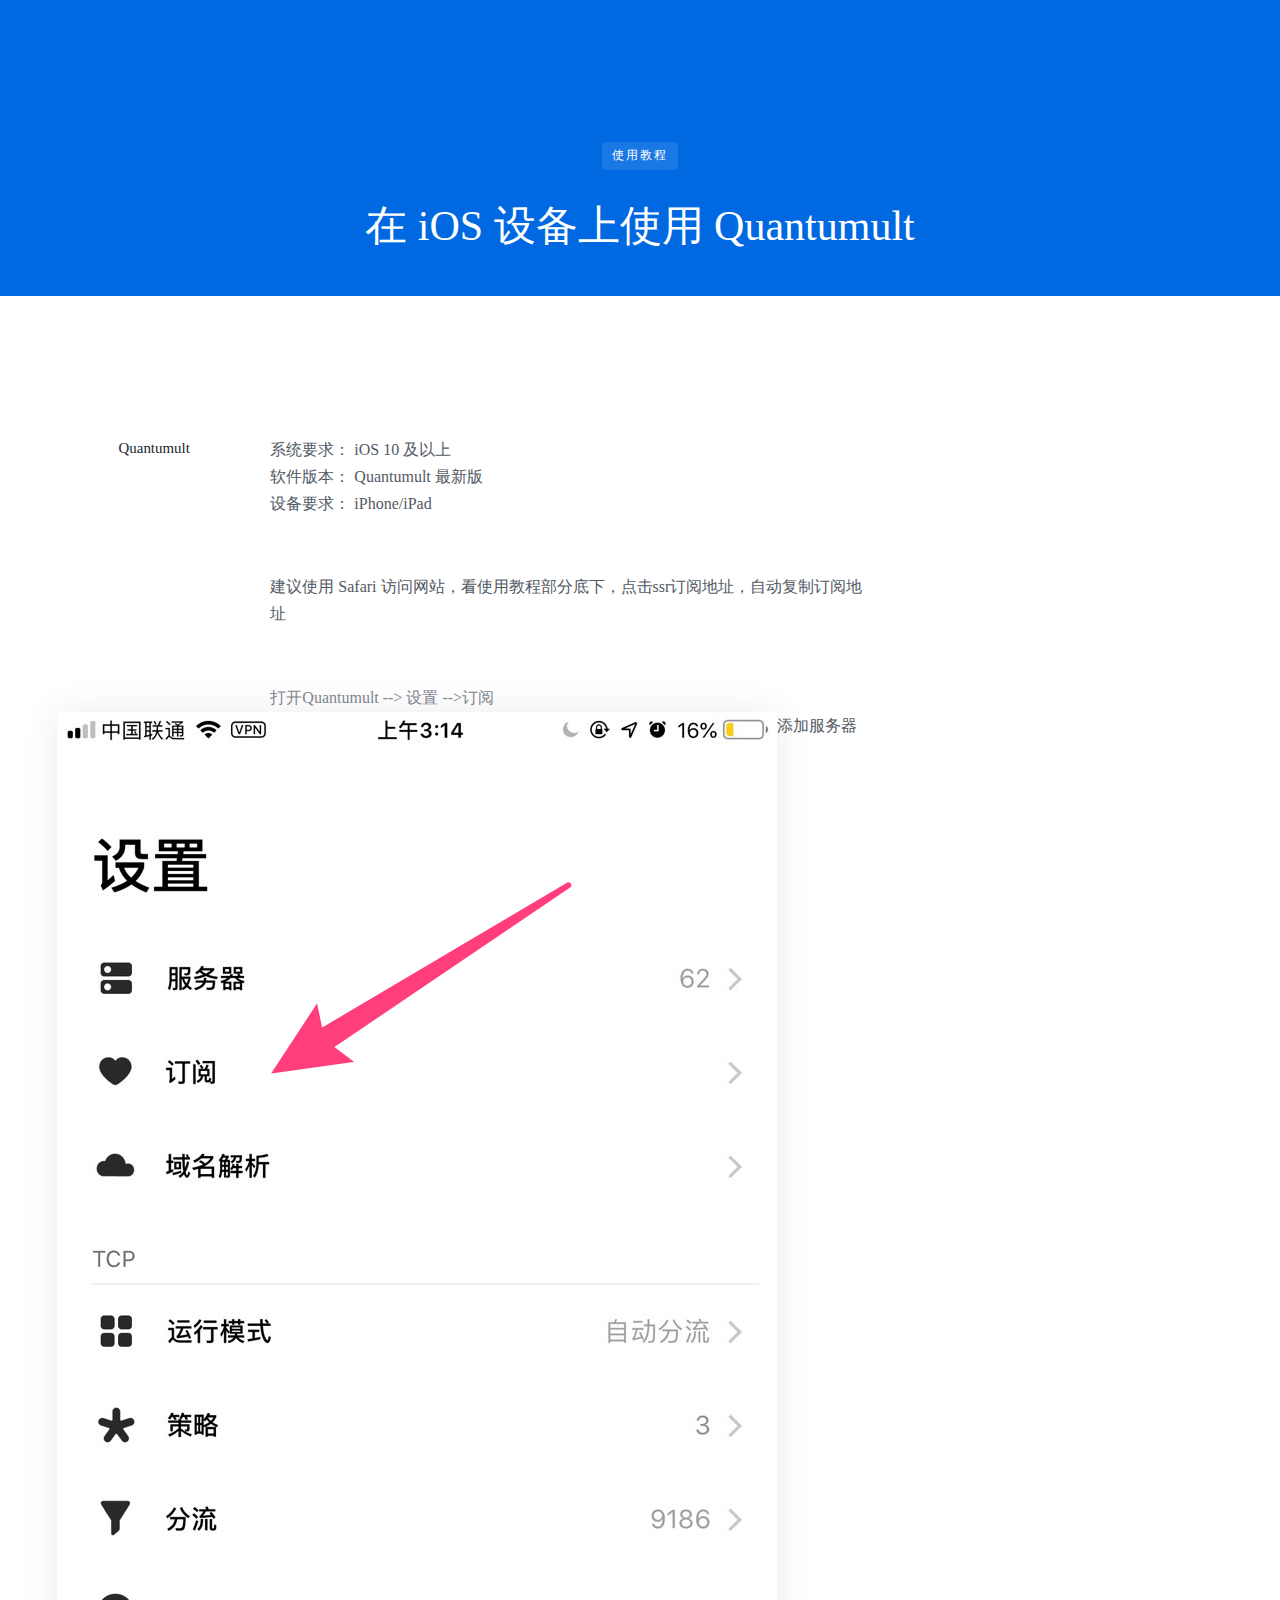
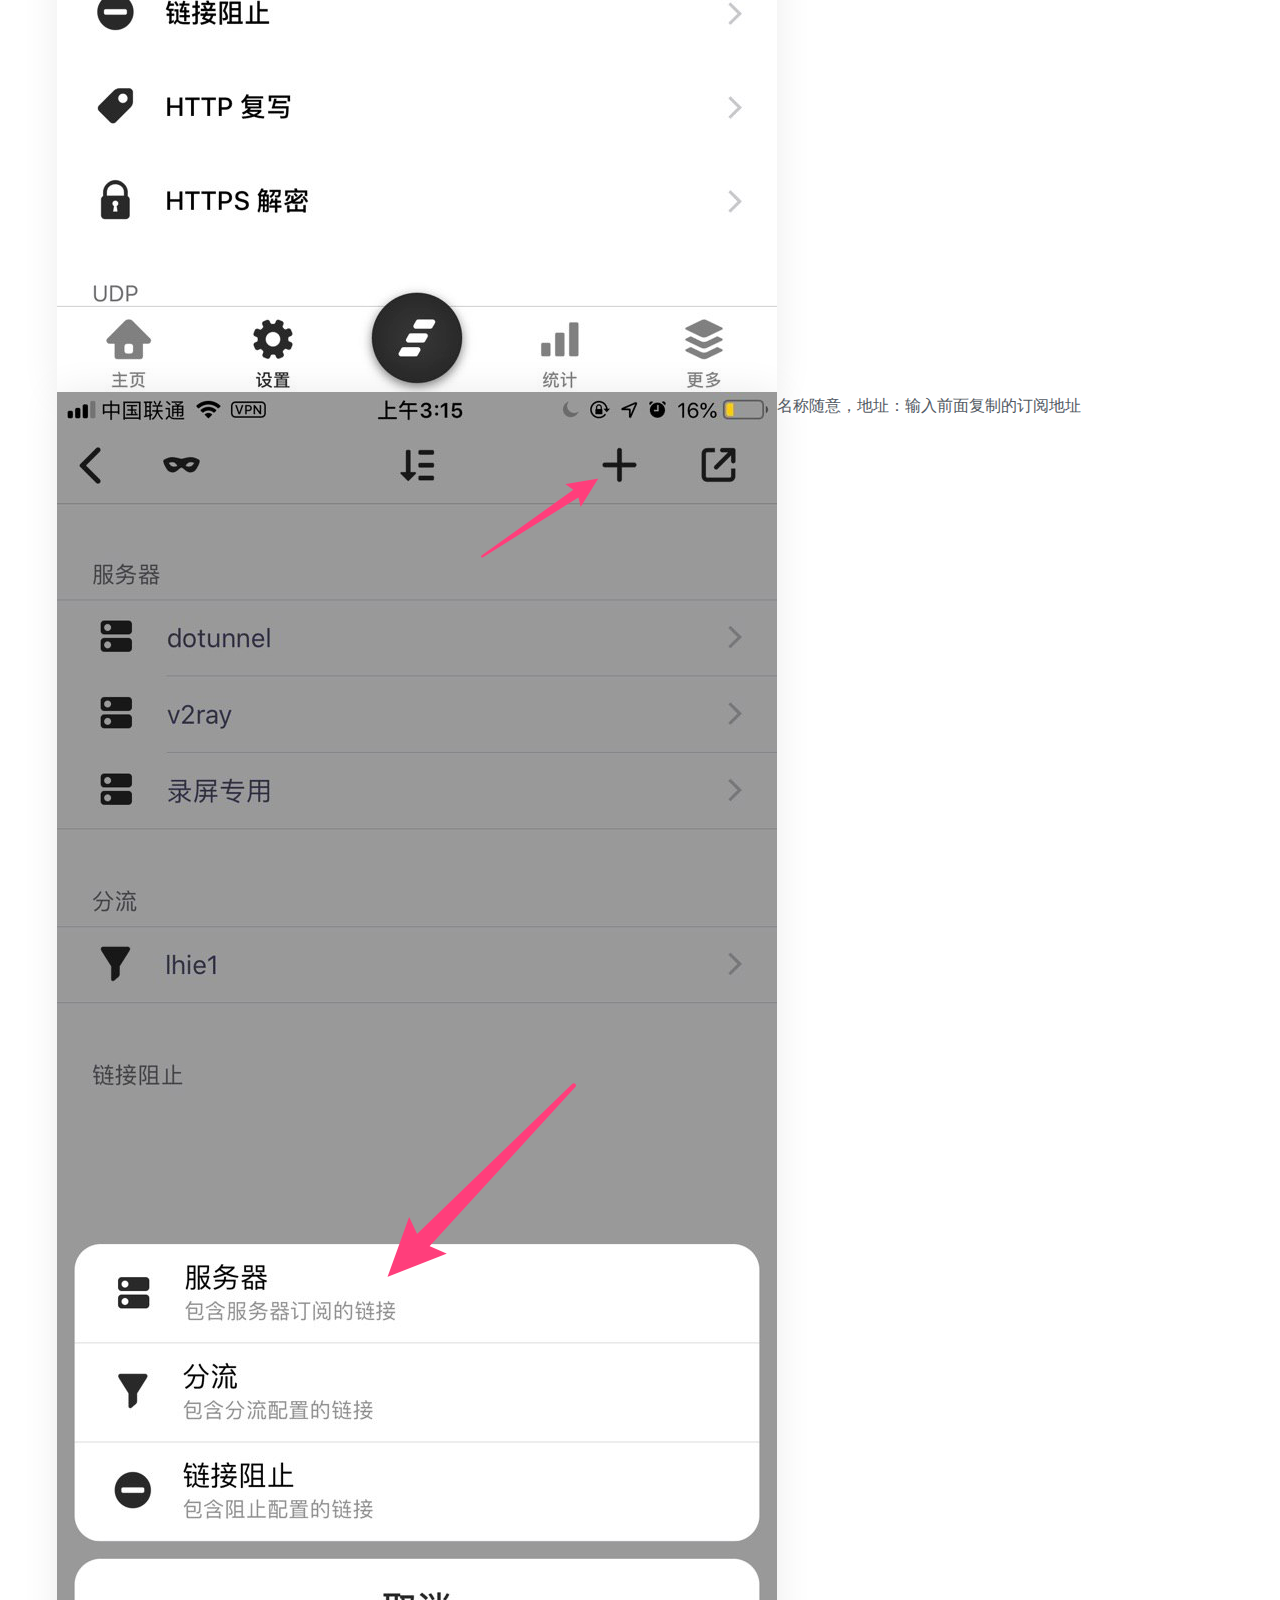
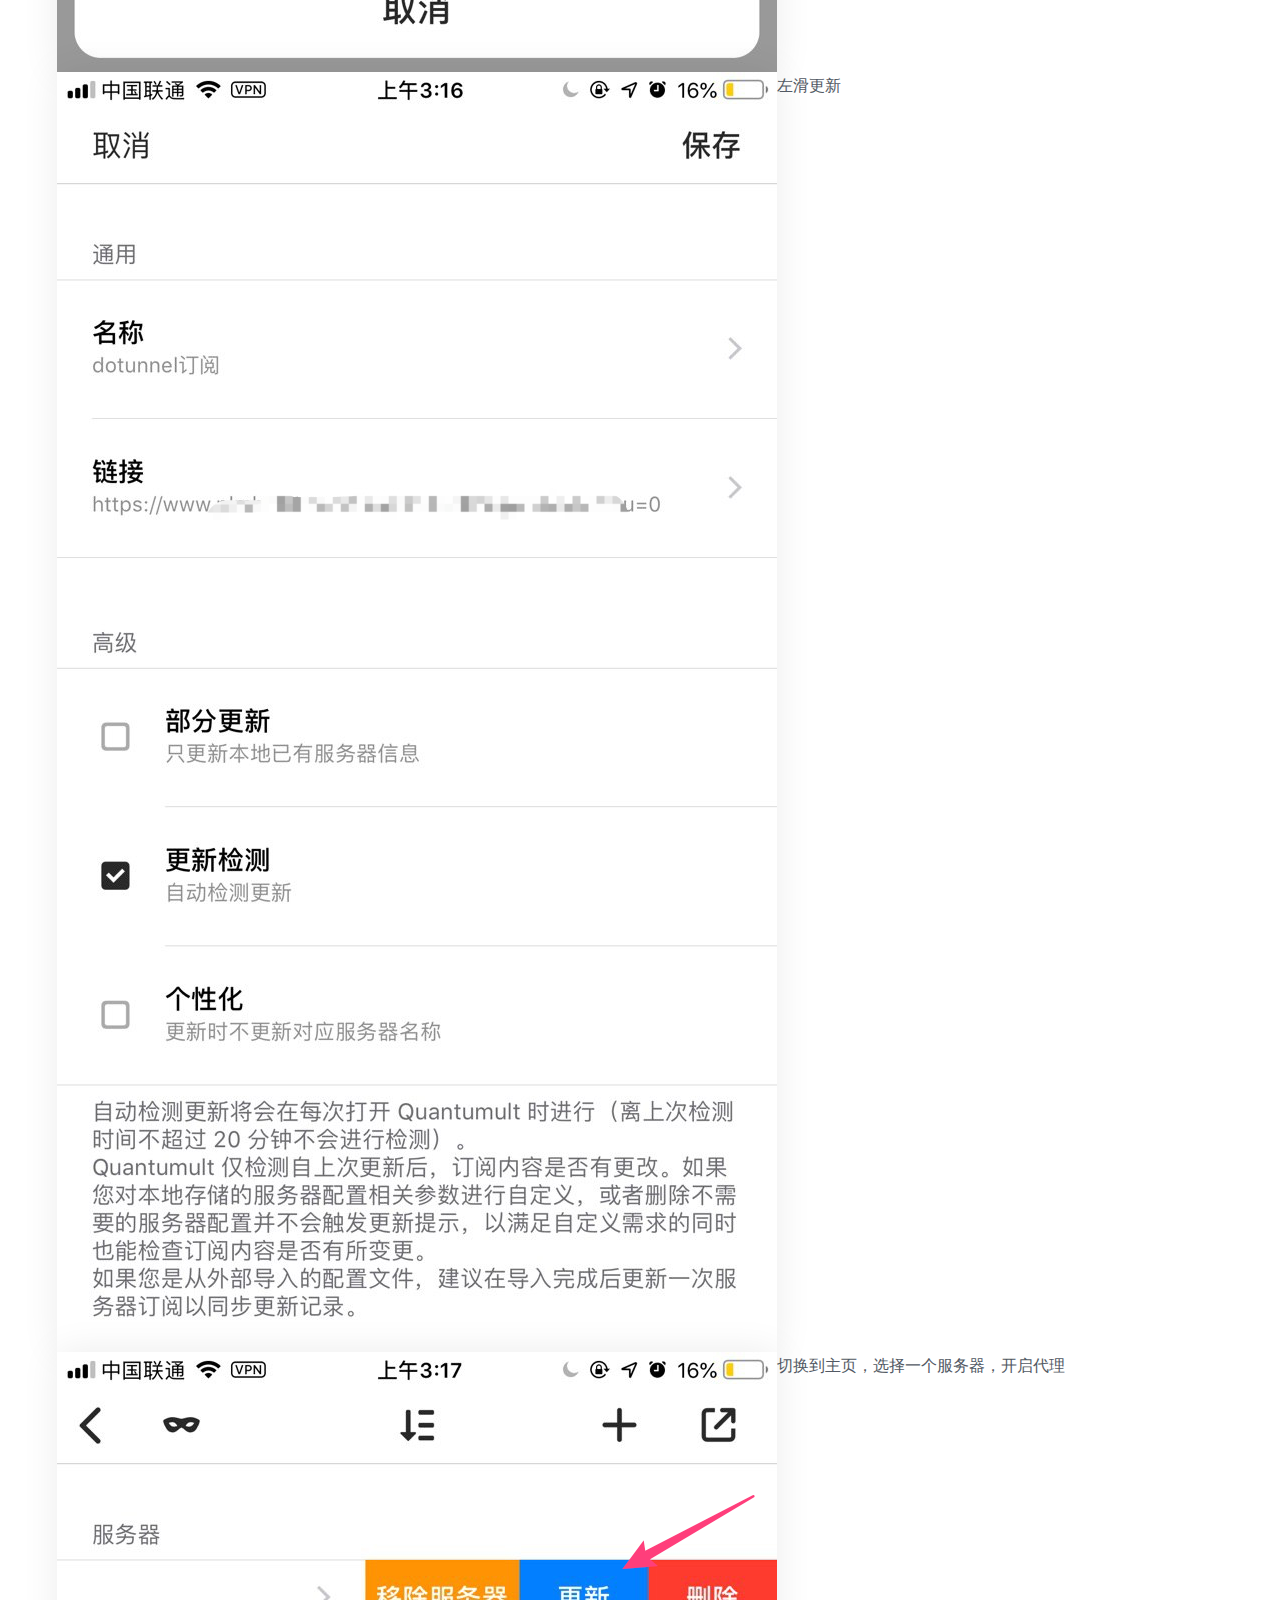
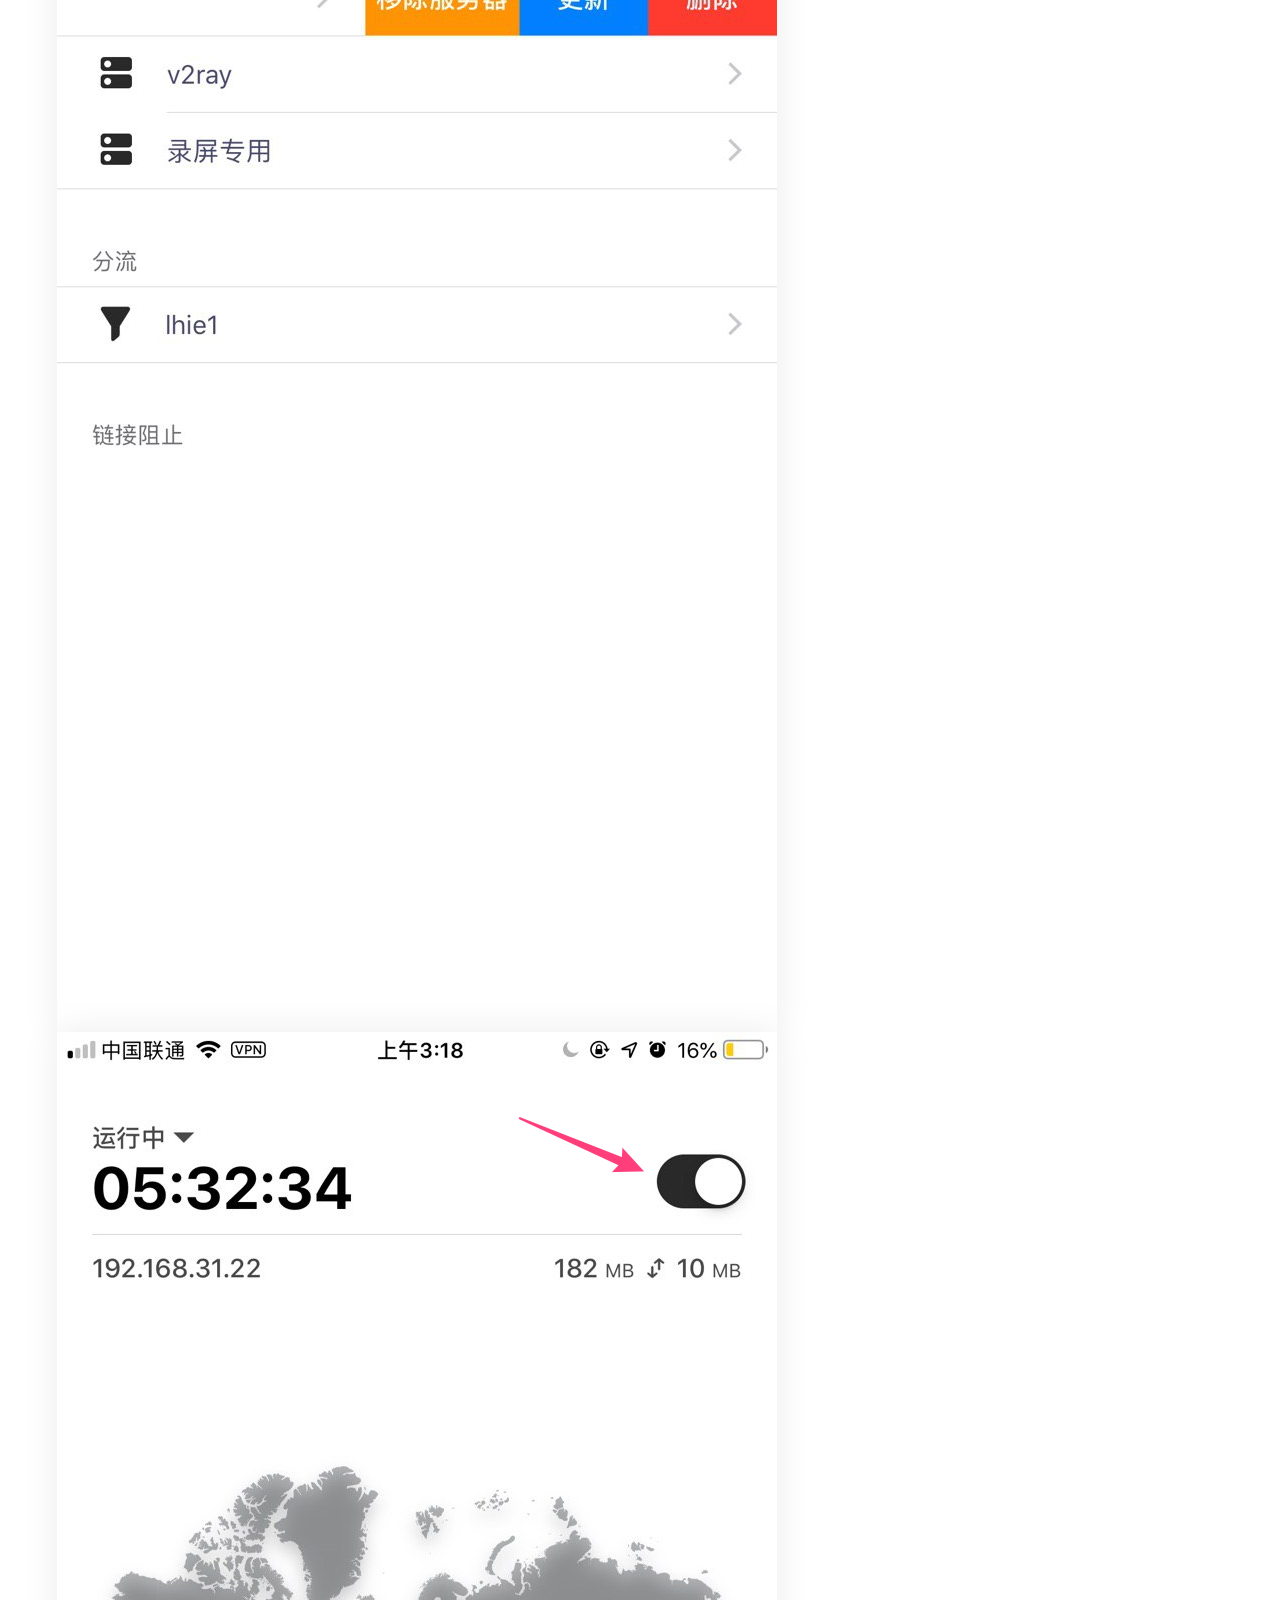
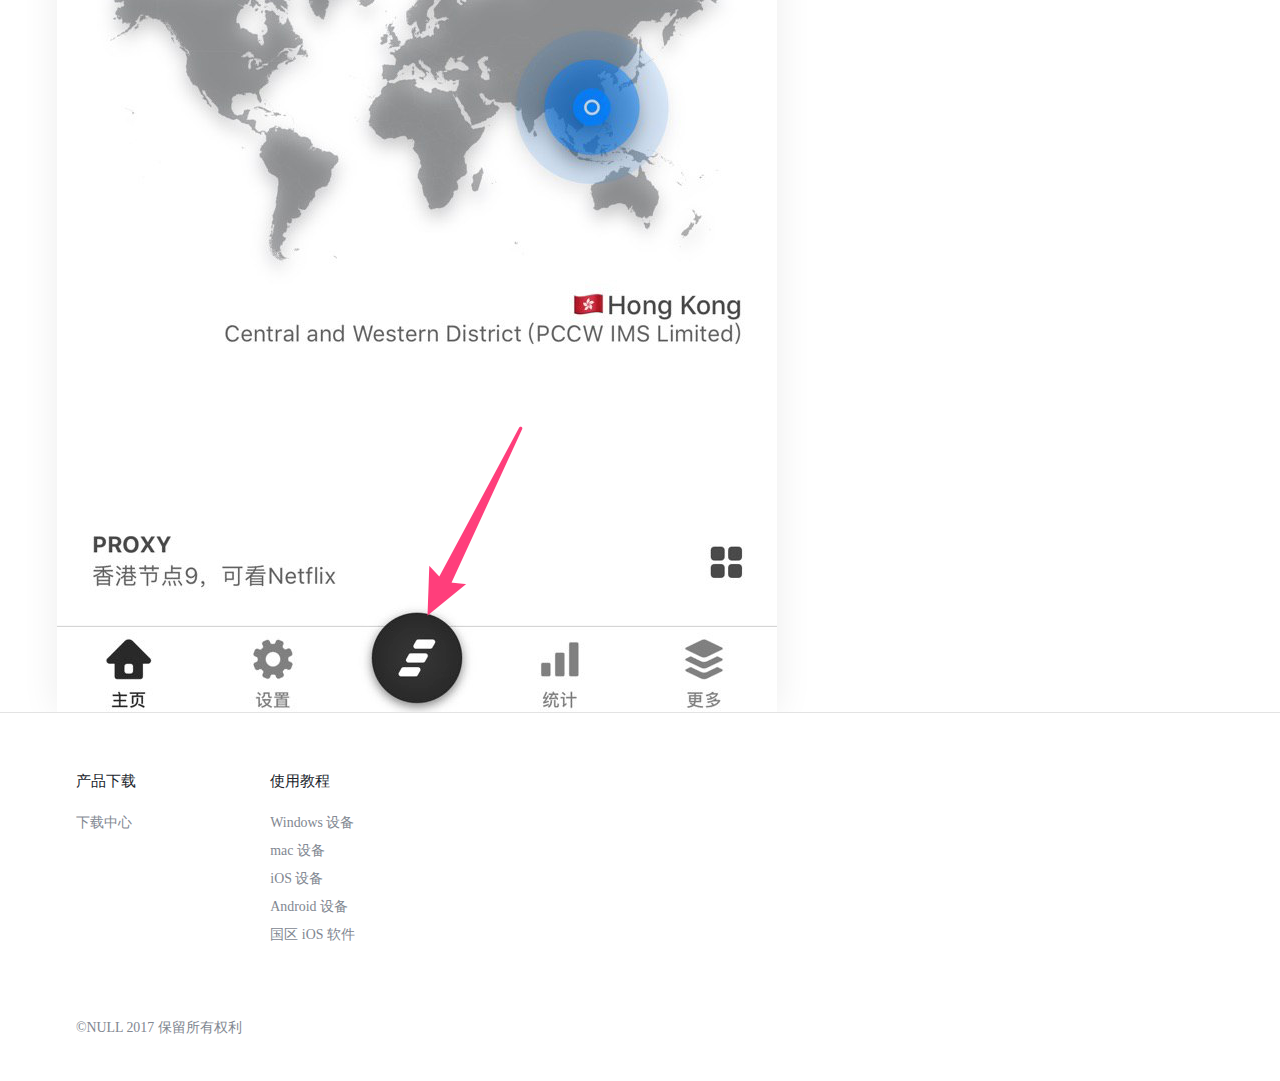
==== commit 86a0a283: "最后次" ====
--- a/ios.htm
+++ b/ios.htm
@@ -55,19 +55,18 @@
 </div>
 
 <div class="u-marBottom-x4 s-blogPost-content u-padRight-x3@mdo"><p>建议使用 Safari 访问网站，看使用教程部分底下，点击ssr订阅地址，自动复制订阅地址</p></div>
-<p class="u-textAlign-center"> <img class="u-float-right@mdo u-maxWidth-full@mdu u-boxShadow-screenshot lazyloaded" src="./ios_files/ios01.png"></p><br>
-<h1 class="o-heading-medium u-color-black u-fontWeight-light u-marBottom-x4 u-padRight-x3@mdo">配置Quantumult</h1>
+<p class="u-textAlign-center"> <img class="u-float-right@mdo u-maxWidth-full@mdu u-boxShadow-screenshot lazyloaded>
 <div class="u-marBottom-x4 s-blogPost-content u-padRight-x3@mdo"><p>打开Quantumult --> 设置 -->订阅  </p></div>
 <p class="u-textAlign-center"> <img class="u-float-right@mdo u-maxWidth-full@mdu u-boxShadow-screenshot lazyloaded" src="./ios_files/ios02.png"></p><br>
-<div class="u-marBottom-x4 s-blogPost-content u-padRight-x3@mdo"><p>此时会自动跳转到「Shadowrocket」程序，并已添加所有的接入点信息地址。</p></div>
-<p class="u-textAlign-center"> <img class="u-float-right@mdo u-maxWidth-full@mdu u-boxShadow-screenshot lazyloaded" src="./ios_files/33.png"></p><br>
-<h1 class="o-heading-medium u-color-black u-fontWeight-light u-marBottom-x4 u-padRight-x3@mdo">4. 完成设置 Shadowrocket 程序</h1>
-<div class="u-marBottom-x4 s-blogPost-content u-padRight-x3@mdo"><p>打开 Shadowrocket App，选择你需要的节点，点击全局路由，设置模式为代理，然后滑动「未连接」后方的滑块。</p></div>
-<p class="u-textAlign-center"> <img class="u-float-right@mdo u-maxWidth-full@mdu u-boxShadow-screenshot lazyloaded" src="./ios_files/44.png"></p><br>
-<div class="u-marBottom-x4 s-blogPost-content u-padRight-x3@mdo"><p>程序将会提示需要添加一条VPN信息，请点击「Allow」完成设置，之后再次滑动滑块便会连接到接入点信息地址，完成整个设置。</p></div>
-<h1 class="o-heading-medium u-color-black u-fontWeight-light u-marBottom-x4 u-padRight-x3@mdo">5. 手动设置接入点图解</h1>
-<p class="u-textAlign-center"> <img class="u-float-right@mdo u-maxWidth-full@mdu u-boxShadow-screenshot lazyloaded" src="./ios_files/55.png"></p><br>
-<div class="u-marBottom-x4 s-blogPost-content u-padRight-x3@mdo"><p>此图为手动设置的图解。</p></div>
+<div class="u-marBottom-x4 s-blogPost-content u-padRight-x3@mdo"><p>添加服务器</p></div>
+<p class="u-textAlign-center"> <img class="u-float-right@mdo u-maxWidth-full@mdu u-boxShadow-screenshot lazyloaded" src="./ios_files/ios03.png"></p><br>
+<div class="u-marBottom-x4 s-blogPost-content u-padRight-x3@mdo"><p>名称随意，地址：输入前面复制的订阅地址</p></div>
+<p class="u-textAlign-center"> <img class="u-float-right@mdo u-maxWidth-full@mdu u-boxShadow-screenshot lazyloaded" src="./ios_files/ios04.png"></p><br>
+<div class="u-marBottom-x4 s-blogPost-content u-padRight-x3@mdo"><p>左滑更新</p></div>
+<p class="u-textAlign-center"> <img class="u-float-right@mdo u-maxWidth-full@mdu u-boxShadow-screenshot lazyloaded" src="./ios_files/ios05.png"></p><br>
+<div class="u-marBottom-x4 s-blogPost-content u-padRight-x3@mdo"><p>切换到主页，选择一个服务器，开启代理</p></div>
+<p class="u-textAlign-center"> <img class="u-float-right@mdo u-maxWidth-full@mdu u-boxShadow-screenshot lazyloaded" src="./ios_files/ios06.png"></p><br>
+
 <div class="u-marBottom-x7 u-padRight-x3@mdo">
 <div id="disqus_thread"></div>
 </div>
@@ -85,7 +84,7 @@
 <div class="o-grid__cell u-cellSize-6of12 u-cellSize-4of12@smo u-cellSize-2of12@lg u-cellSize-2of12@lgo">
 <h2 class="o-text-small u-fontWeight-medium u-marBottom u-color-black">产品下载</h2>
 <ul>
-<li><a href="https://xcyjazz.github.io/blog/downloads.html" class="o-link o-text-footer">下载中心</a></li>
+<li><a href="" class="o-link o-text-footer">下载中心</a></li>
 
 </ul>
 </div>
@@ -93,11 +92,11 @@
 <div class="o-langHide-en">
 <h2 class="o-text-small u-fontWeight-medium u-marBottom u-color-black">使用教程</h2>
 <ul>
-<li><a href="https://xcyjazz.github.io/blog/ssw.html" class="o-link o-text-footer">Windows 设备</a></li>
-<li><a href="https://xcyjazz.github.io/blog/ss-mac.html" class="o-link o-text-footer">mac 设备</a></li>
-<li><a href="https://xcyjazz.github.io/blog/ios.html" class="o-link o-text-footer">iOS 设备</a></li>
-<li><a href="https://xcyjazz.github.io/blog/android.html" class="o-link o-text-footer">Android 设备</a></li>
-<li><a href="https://xcyjazz.github.io/blog/ios-install.html" class="o-link o-text-footer">国区 iOS 软件</a></li>
+<li><a href="" class="o-link o-text-footer">Windows 设备</a></li>
+<li><a href="" class="o-link o-text-footer">mac 设备</a></li>
+<li><a href="./ios.html" class="o-link o-text-footer">iOS 设备</a></li>
+<li><a href="./android.html" class="o-link o-text-footer">Android 设备</a></li>
+<li><a href="./ios-install.html" class="o-link o-text-footer">国区 iOS 软件</a></li>
 </ul>
 </div>
 </div>
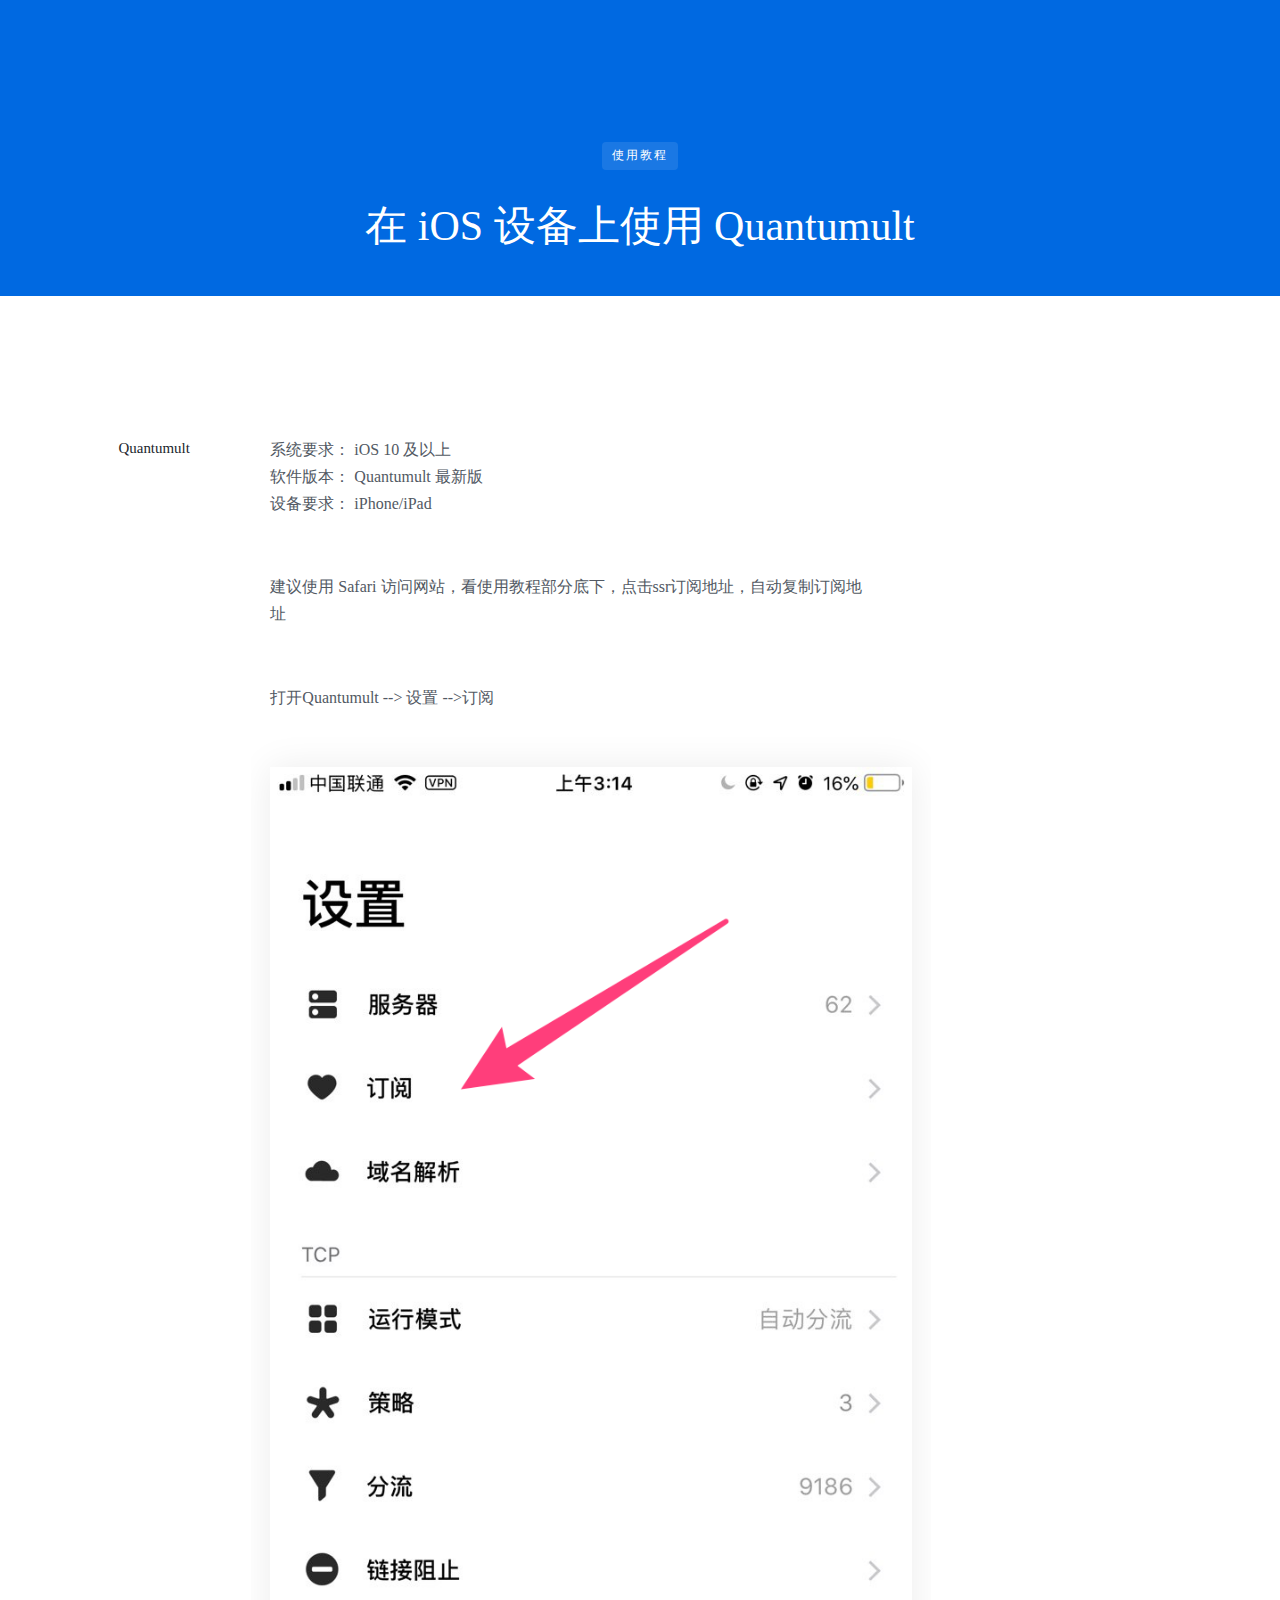
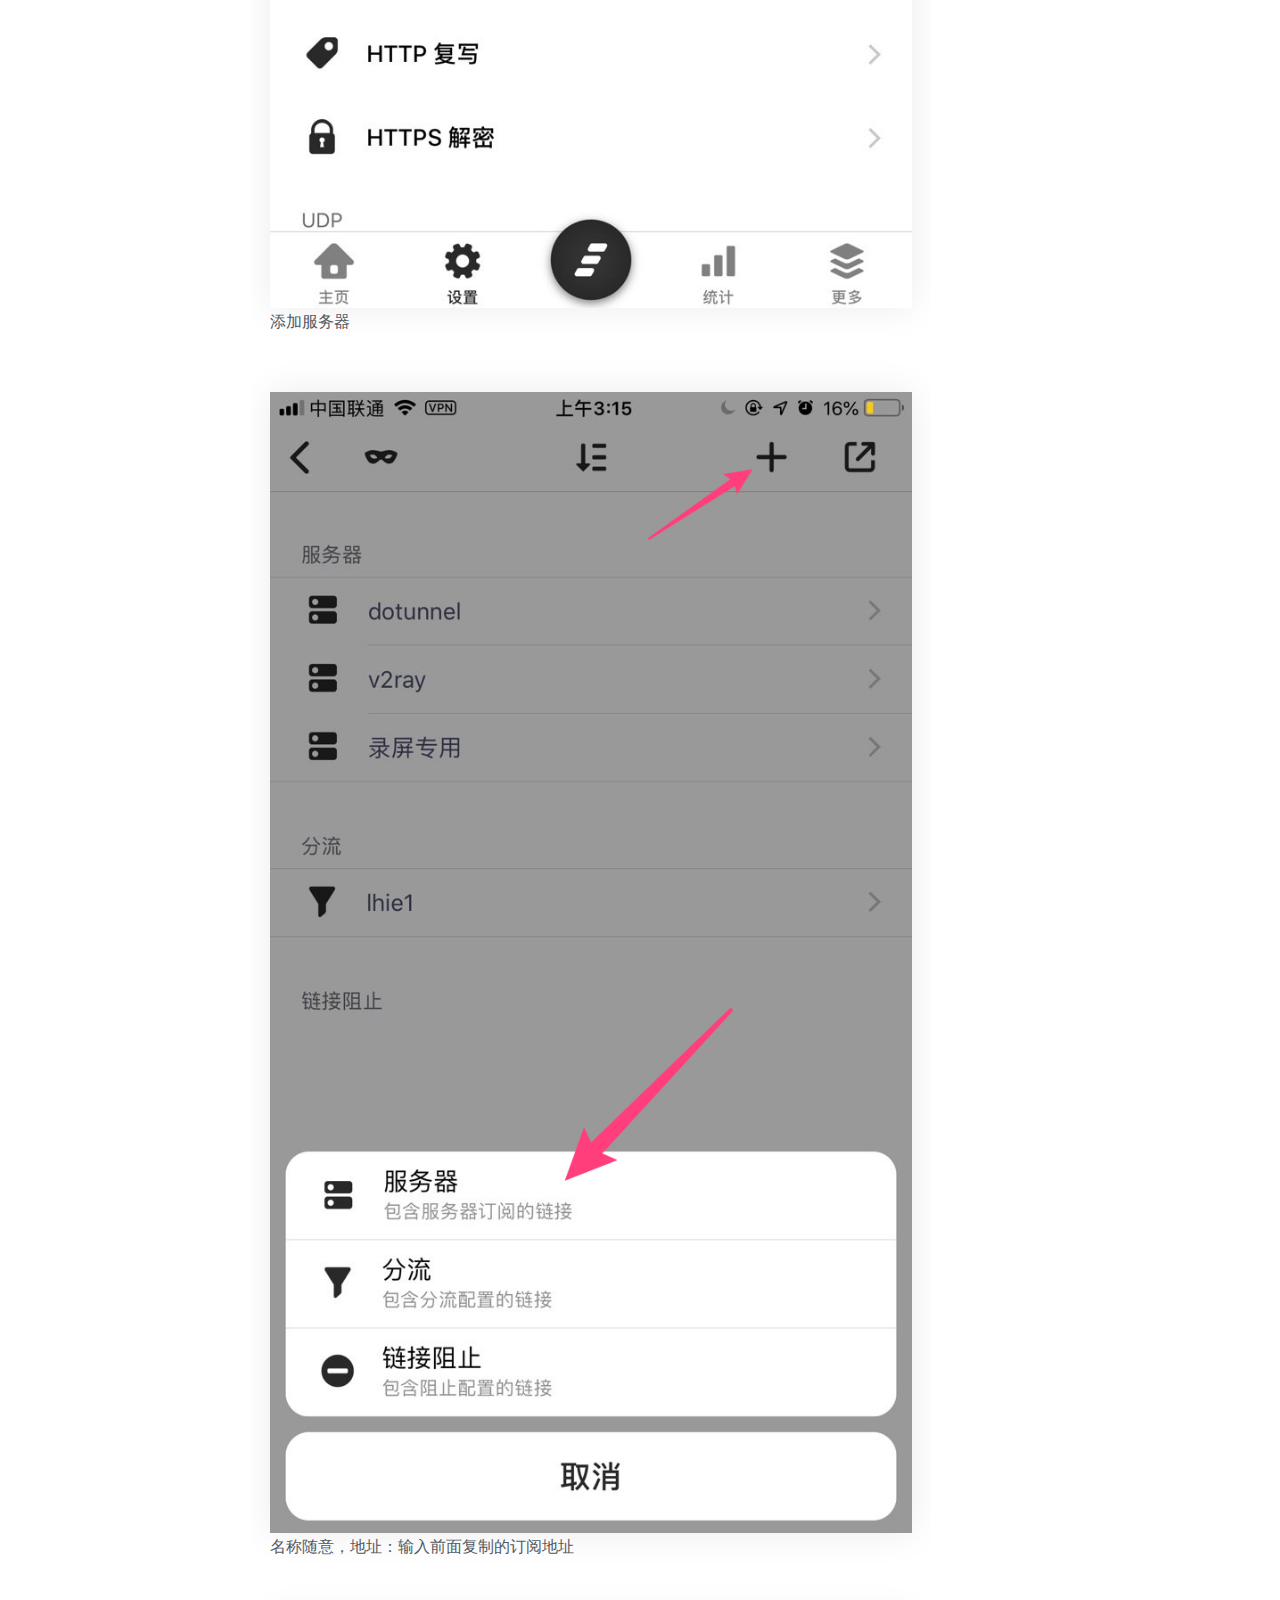
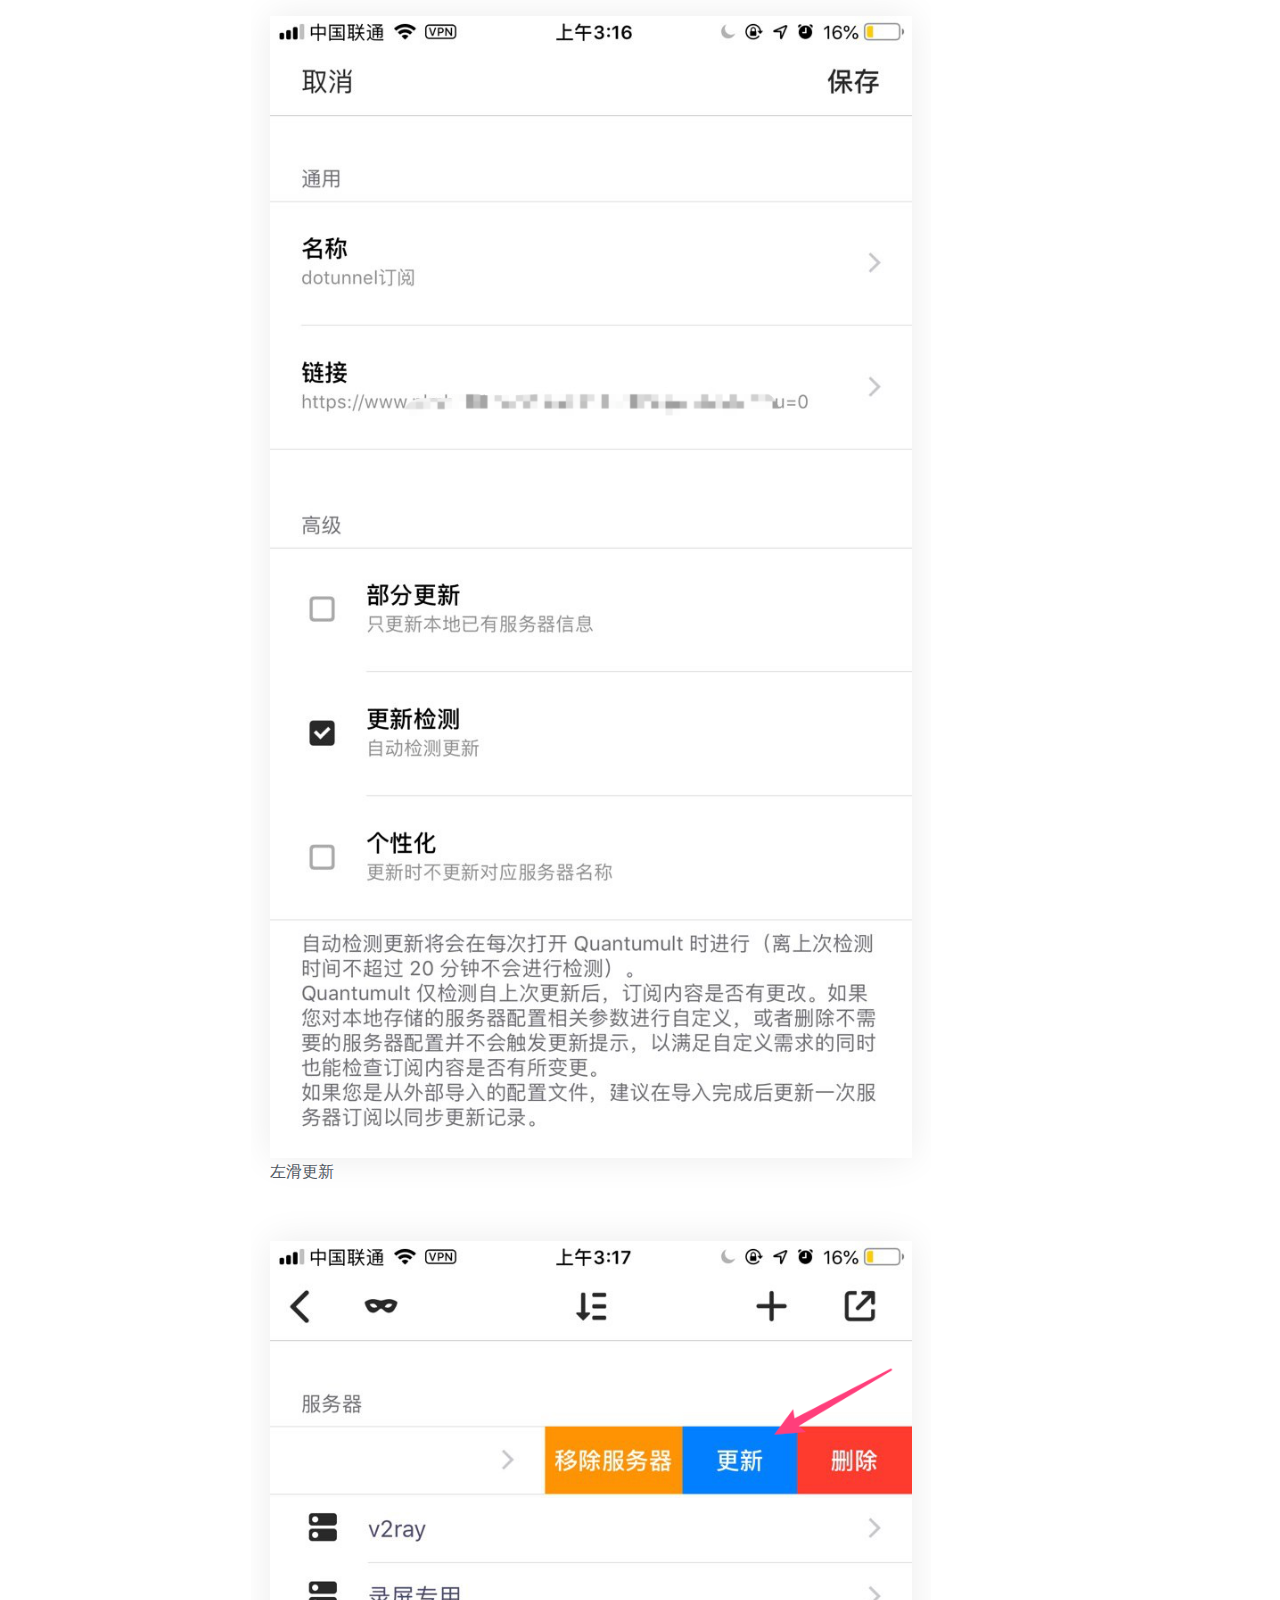
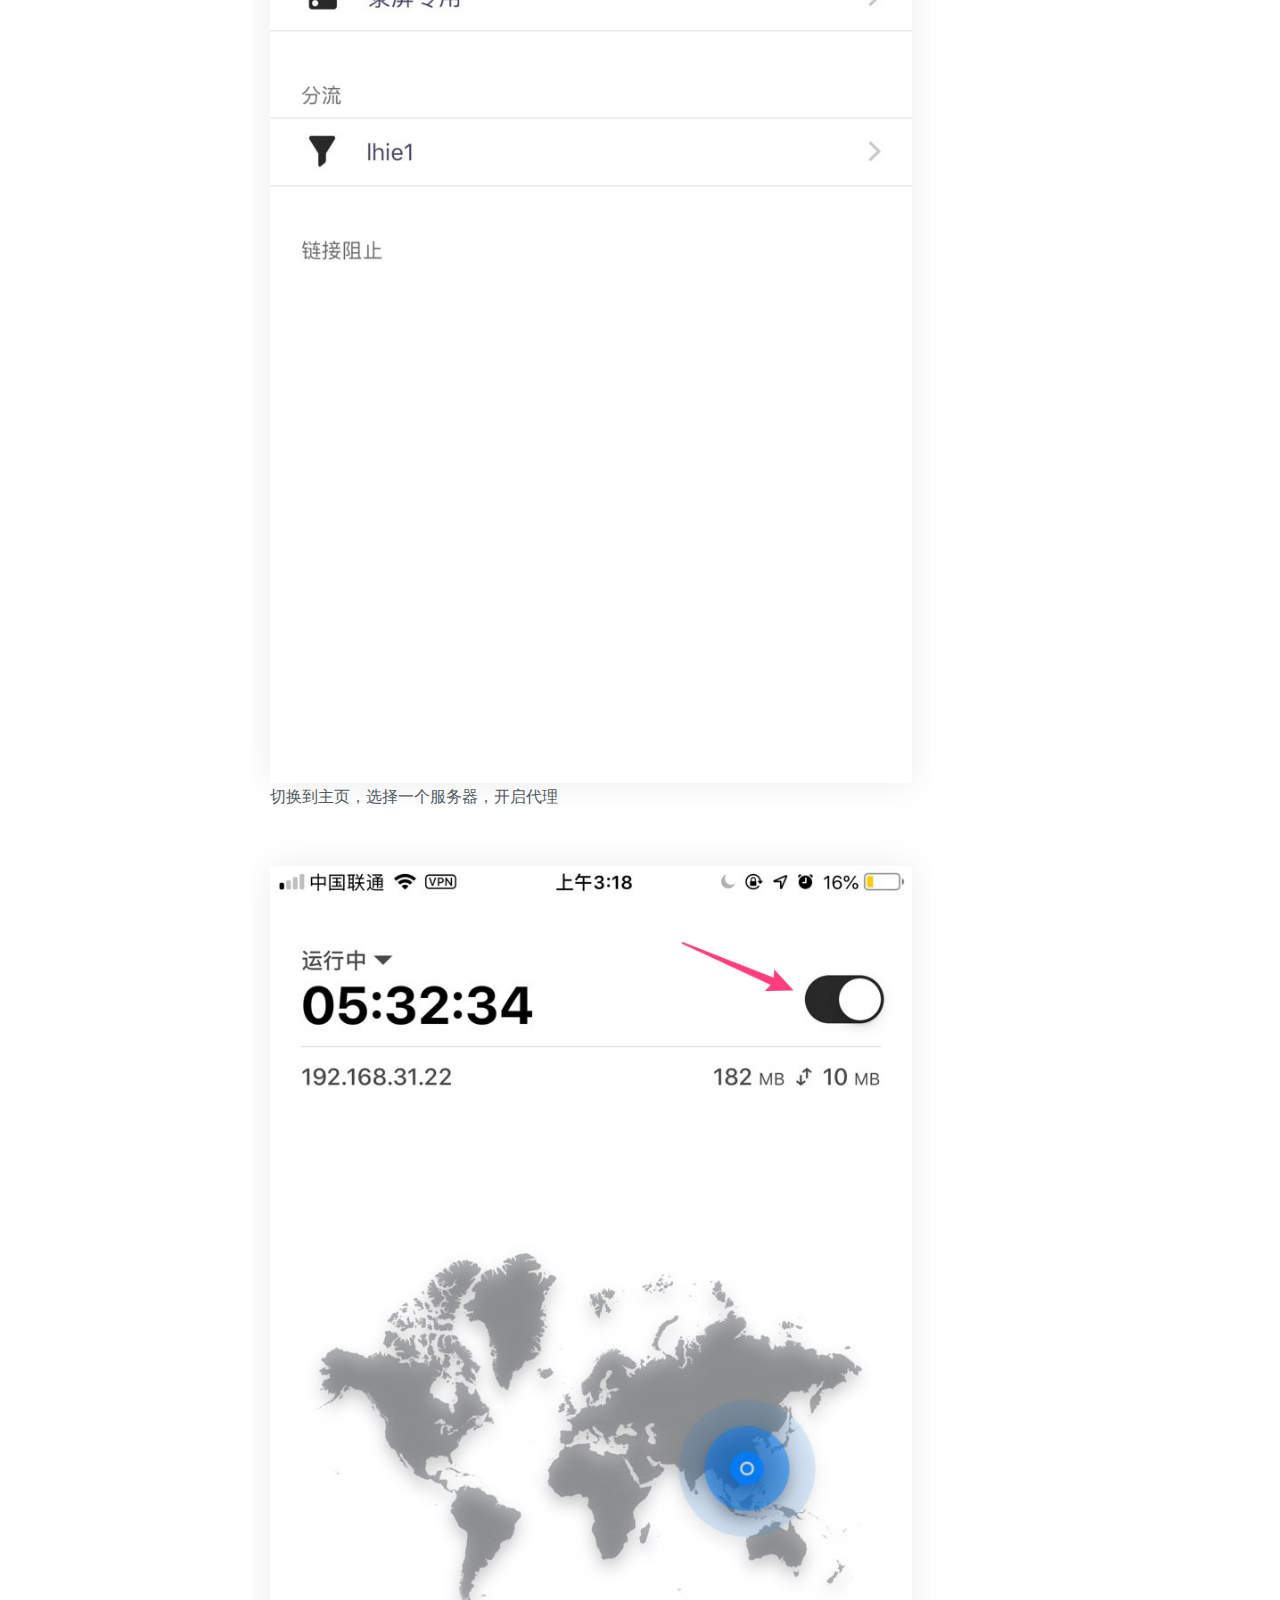
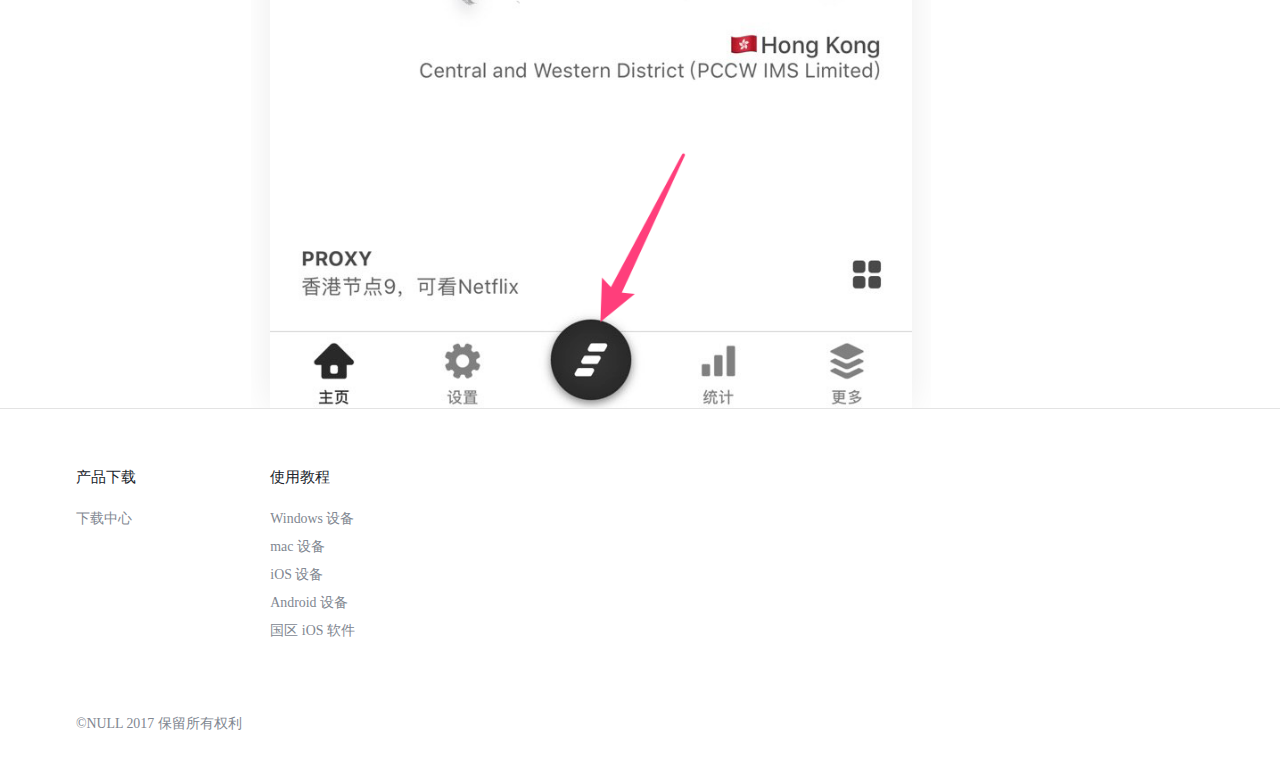
==== commit 8c5cb4ba: "tst" ====
--- a/ios.htm
+++ b/ios.htm
@@ -55,7 +55,6 @@
 </div>
 
 <div class="u-marBottom-x4 s-blogPost-content u-padRight-x3@mdo"><p>建议使用 Safari 访问网站，看使用教程部分底下，点击ssr订阅地址，自动复制订阅地址</p></div>
-<p class="u-textAlign-center"> <img class="u-float-right@mdo u-maxWidth-full@mdu u-boxShadow-screenshot lazyloaded>
 <div class="u-marBottom-x4 s-blogPost-content u-padRight-x3@mdo"><p>打开Quantumult --> 设置 -->订阅  </p></div>
 <p class="u-textAlign-center"> <img class="u-float-right@mdo u-maxWidth-full@mdu u-boxShadow-screenshot lazyloaded" src="./ios_files/ios02.png"></p><br>
 <div class="u-marBottom-x4 s-blogPost-content u-padRight-x3@mdo"><p>添加服务器</p></div>
@@ -67,7 +66,6 @@
 <div class="u-marBottom-x4 s-blogPost-content u-padRight-x3@mdo"><p>切换到主页，选择一个服务器，开启代理</p></div>
 <p class="u-textAlign-center"> <img class="u-float-right@mdo u-maxWidth-full@mdu u-boxShadow-screenshot lazyloaded" src="./ios_files/ios06.png"></p><br>
 
-<div class="u-marBottom-x7 u-padRight-x3@mdo">
 <div id="disqus_thread"></div>
 </div>
 </div>
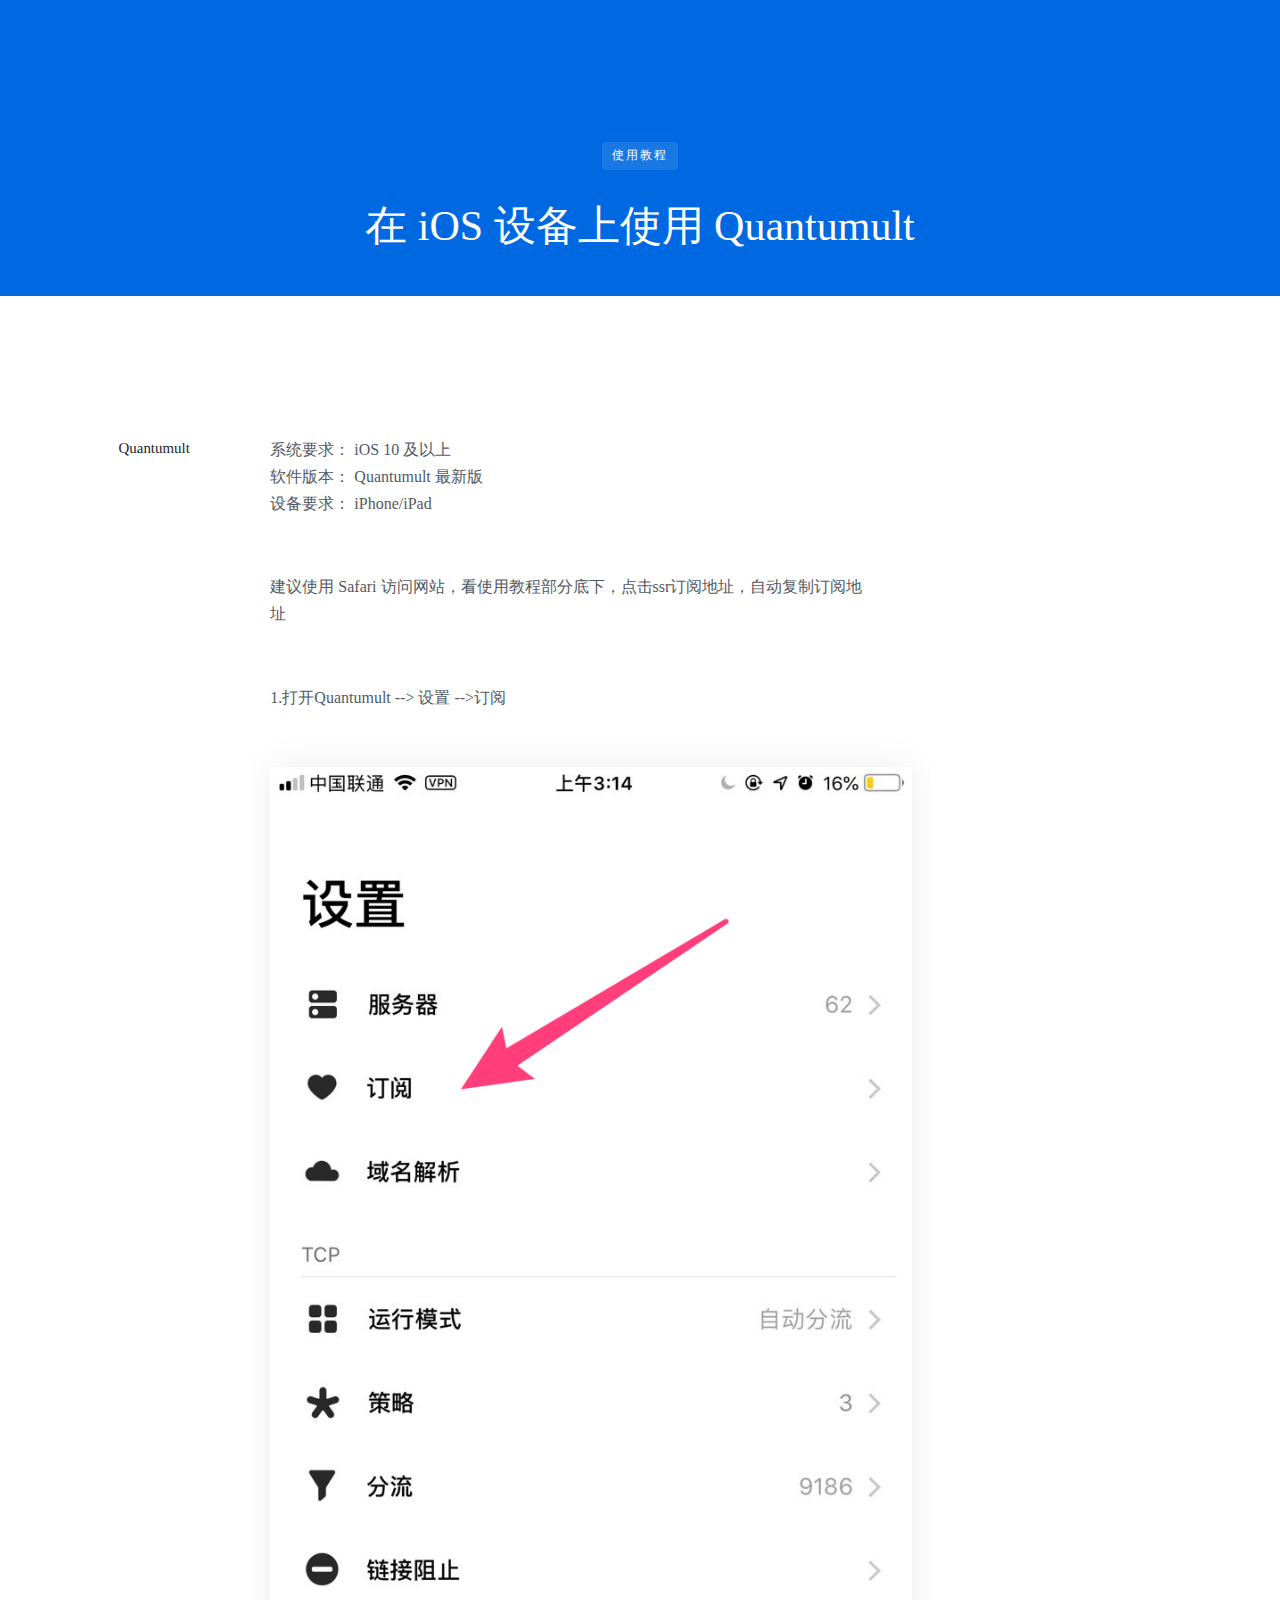
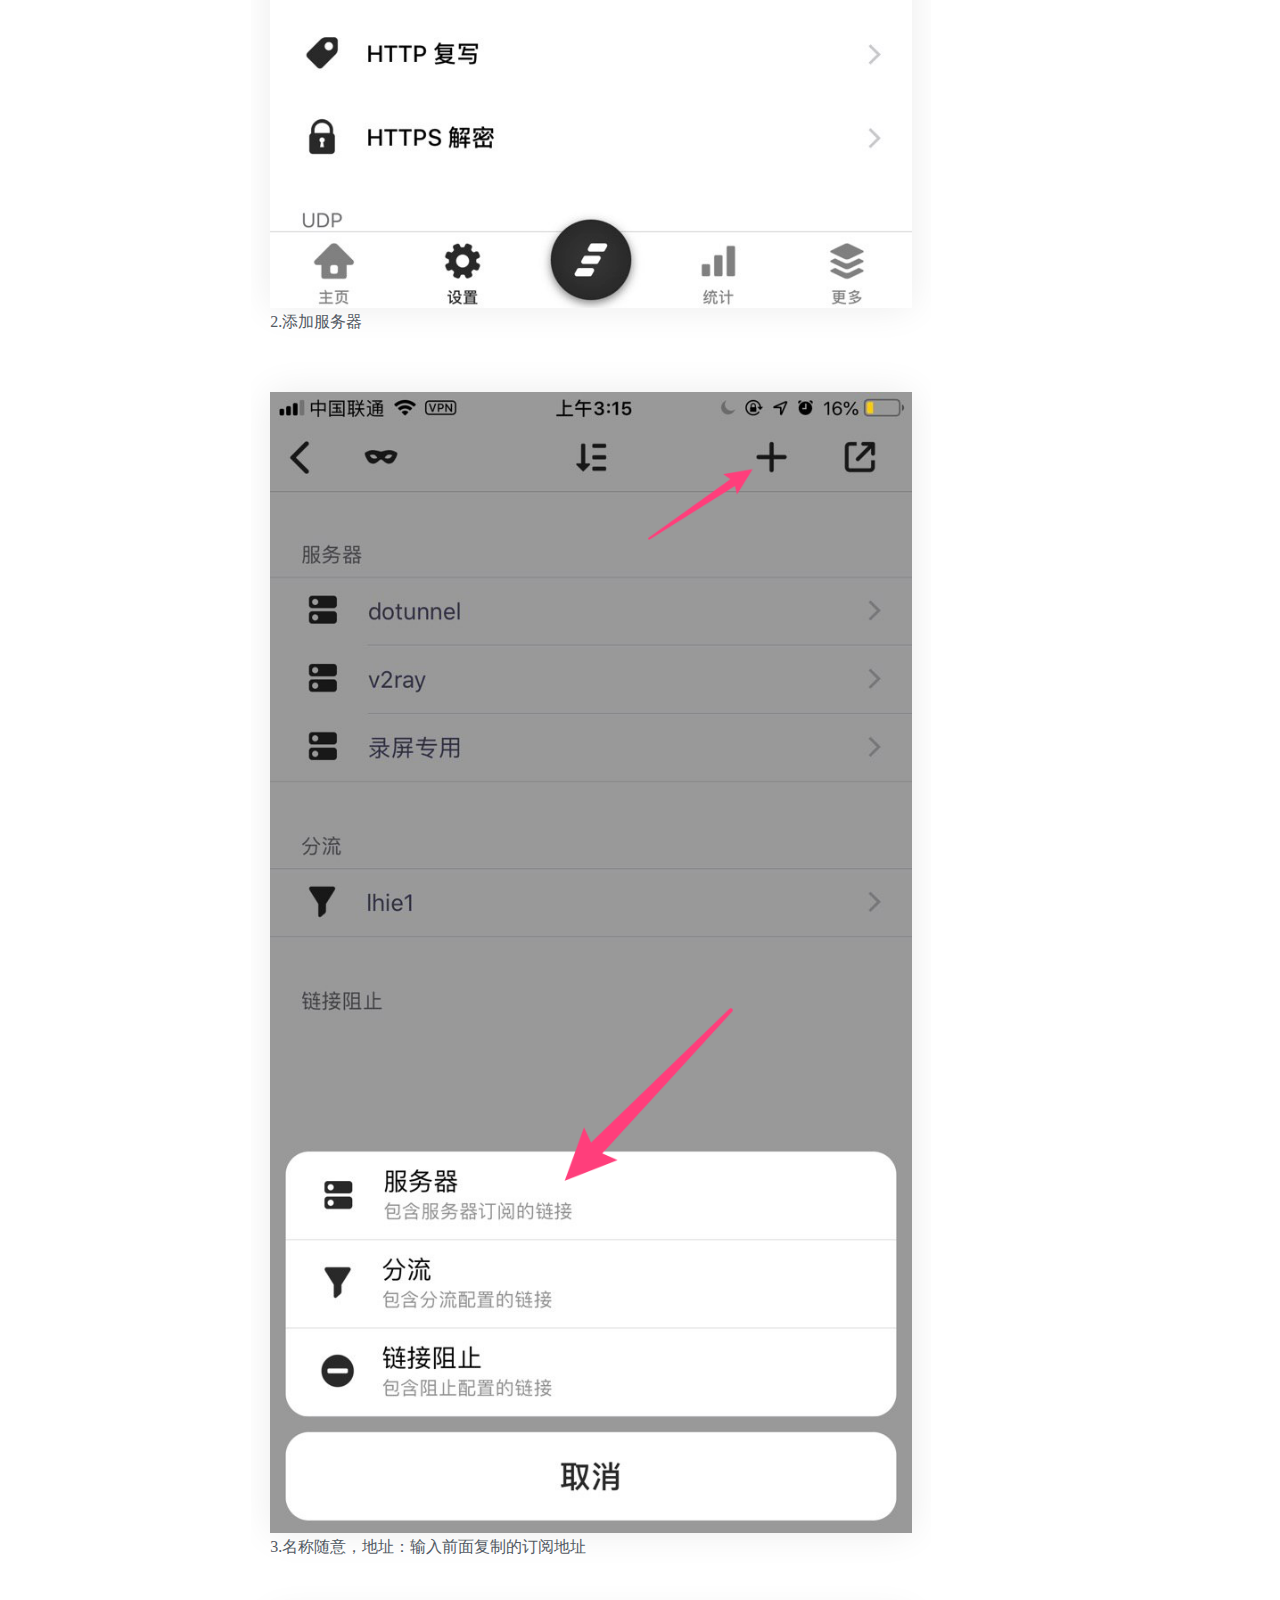
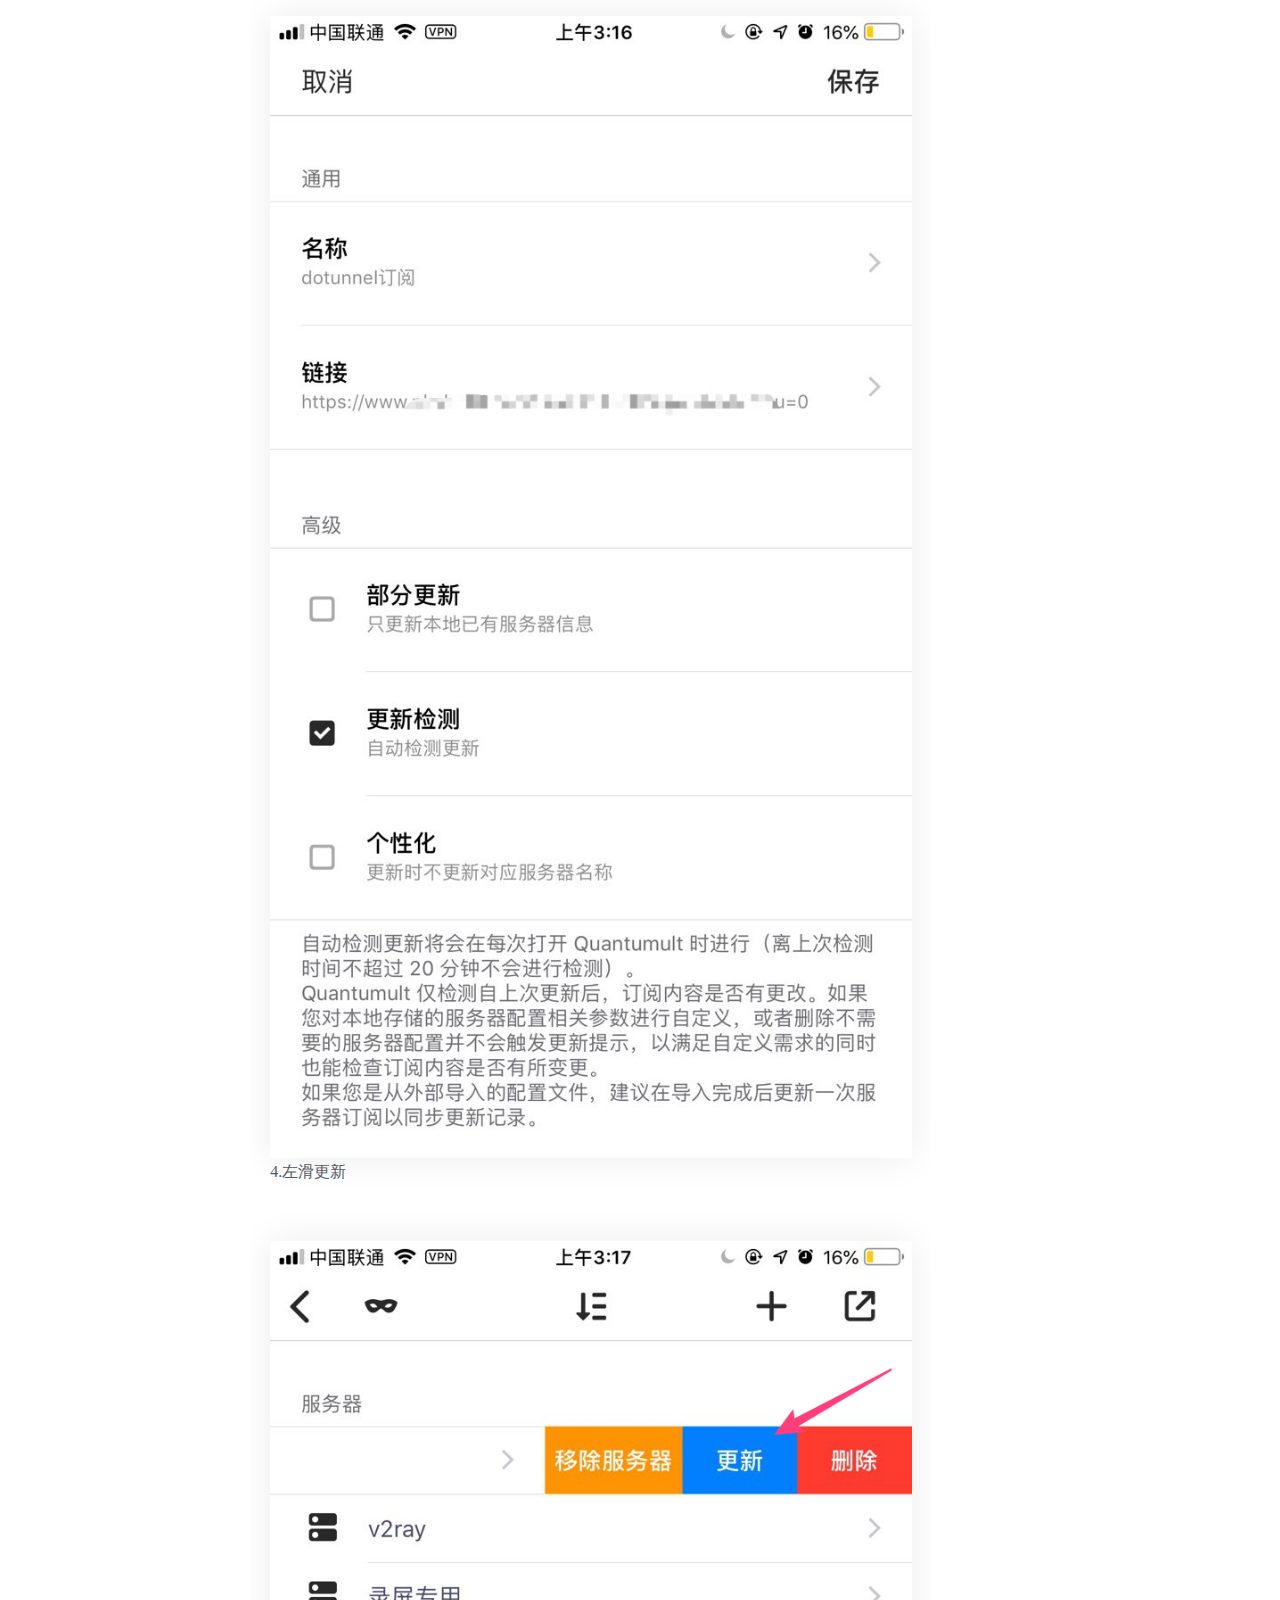
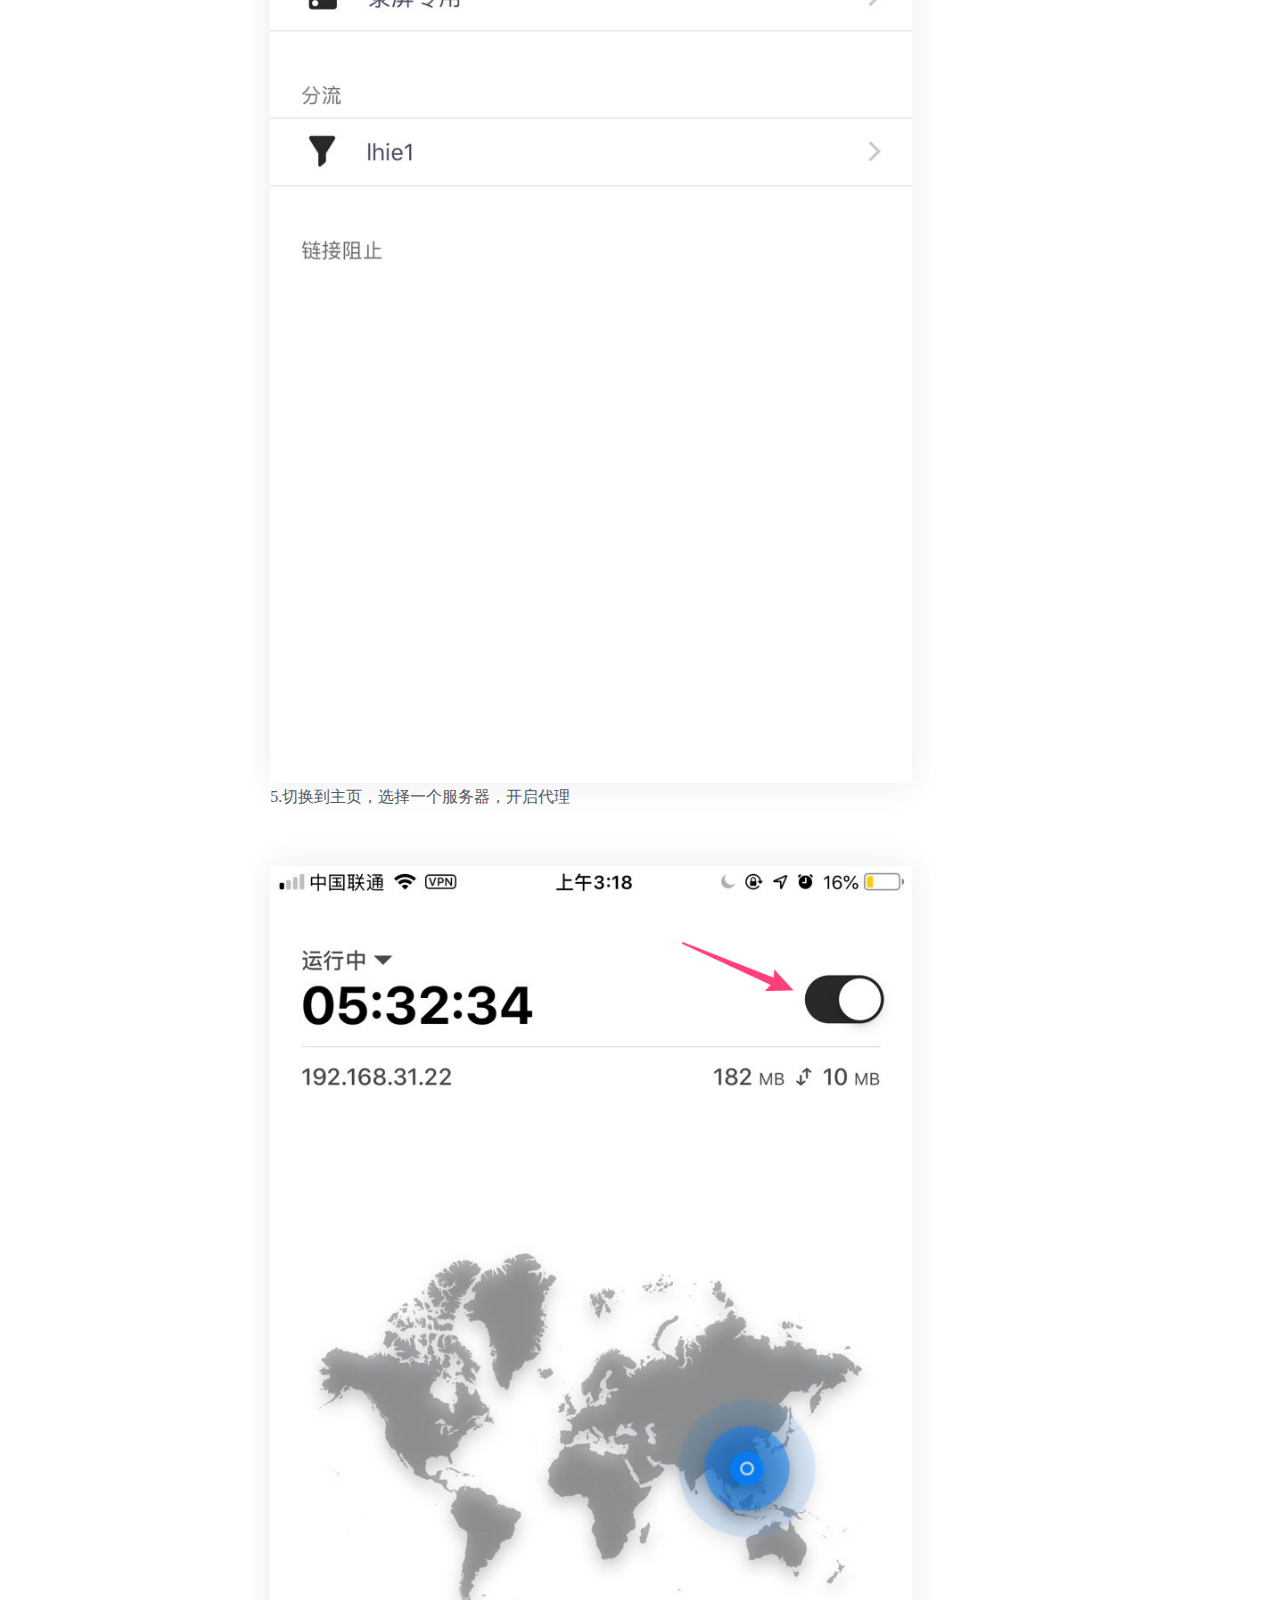
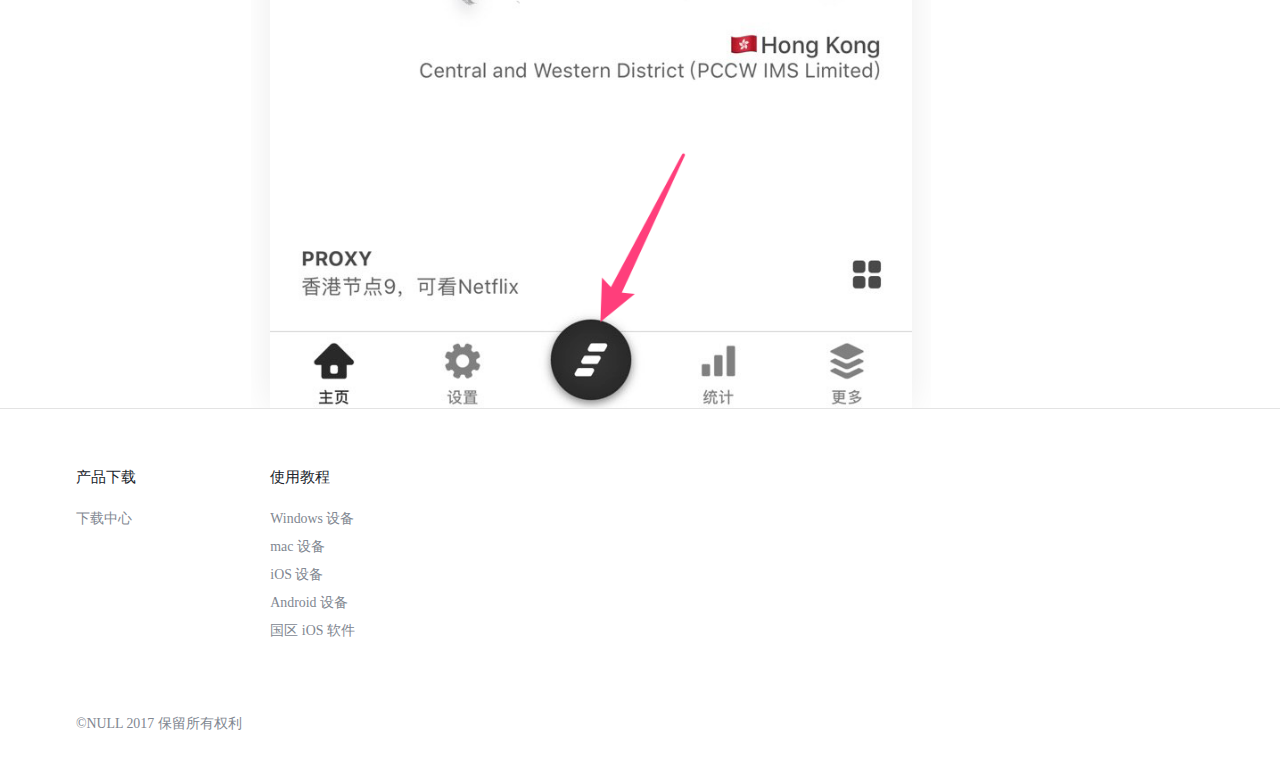
==== commit 93969709: "1" ====
--- a/ios.htm
+++ b/ios.htm
@@ -55,15 +55,15 @@
 </div>
 
 <div class="u-marBottom-x4 s-blogPost-content u-padRight-x3@mdo"><p>建议使用 Safari 访问网站，看使用教程部分底下，点击ssr订阅地址，自动复制订阅地址</p></div>
-<div class="u-marBottom-x4 s-blogPost-content u-padRight-x3@mdo"><p>打开Quantumult --> 设置 -->订阅  </p></div>
+<div class="u-marBottom-x4 s-blogPost-content u-padRight-x3@mdo"><p>1.打开Quantumult --> 设置 -->订阅 <br> </p></div>
 <p class="u-textAlign-center"> <img class="u-float-right@mdo u-maxWidth-full@mdu u-boxShadow-screenshot lazyloaded" src="./ios_files/ios02.png"></p><br>
-<div class="u-marBottom-x4 s-blogPost-content u-padRight-x3@mdo"><p>添加服务器</p></div>
+<div class="u-marBottom-x4 s-blogPost-content u-padRight-x3@mdo"><p>2.添加服务器<br></p></div>
 <p class="u-textAlign-center"> <img class="u-float-right@mdo u-maxWidth-full@mdu u-boxShadow-screenshot lazyloaded" src="./ios_files/ios03.png"></p><br>
-<div class="u-marBottom-x4 s-blogPost-content u-padRight-x3@mdo"><p>名称随意，地址：输入前面复制的订阅地址</p></div>
+<div class="u-marBottom-x4 s-blogPost-content u-padRight-x3@mdo"><p>3.名称随意，地址：输入前面复制的订阅地址<br></p></div>
 <p class="u-textAlign-center"> <img class="u-float-right@mdo u-maxWidth-full@mdu u-boxShadow-screenshot lazyloaded" src="./ios_files/ios04.png"></p><br>
-<div class="u-marBottom-x4 s-blogPost-content u-padRight-x3@mdo"><p>左滑更新</p></div>
+<div class="u-marBottom-x4 s-blogPost-content u-padRight-x3@mdo"><p>4.左滑更新<br></p></div>
 <p class="u-textAlign-center"> <img class="u-float-right@mdo u-maxWidth-full@mdu u-boxShadow-screenshot lazyloaded" src="./ios_files/ios05.png"></p><br>
-<div class="u-marBottom-x4 s-blogPost-content u-padRight-x3@mdo"><p>切换到主页，选择一个服务器，开启代理</p></div>
+<div class="u-marBottom-x4 s-blogPost-content u-padRight-x3@mdo"><p>5.切换到主页，选择一个服务器，开启代理<br></p></div>
 <p class="u-textAlign-center"> <img class="u-float-right@mdo u-maxWidth-full@mdu u-boxShadow-screenshot lazyloaded" src="./ios_files/ios06.png"></p><br>
 
 <div id="disqus_thread"></div>
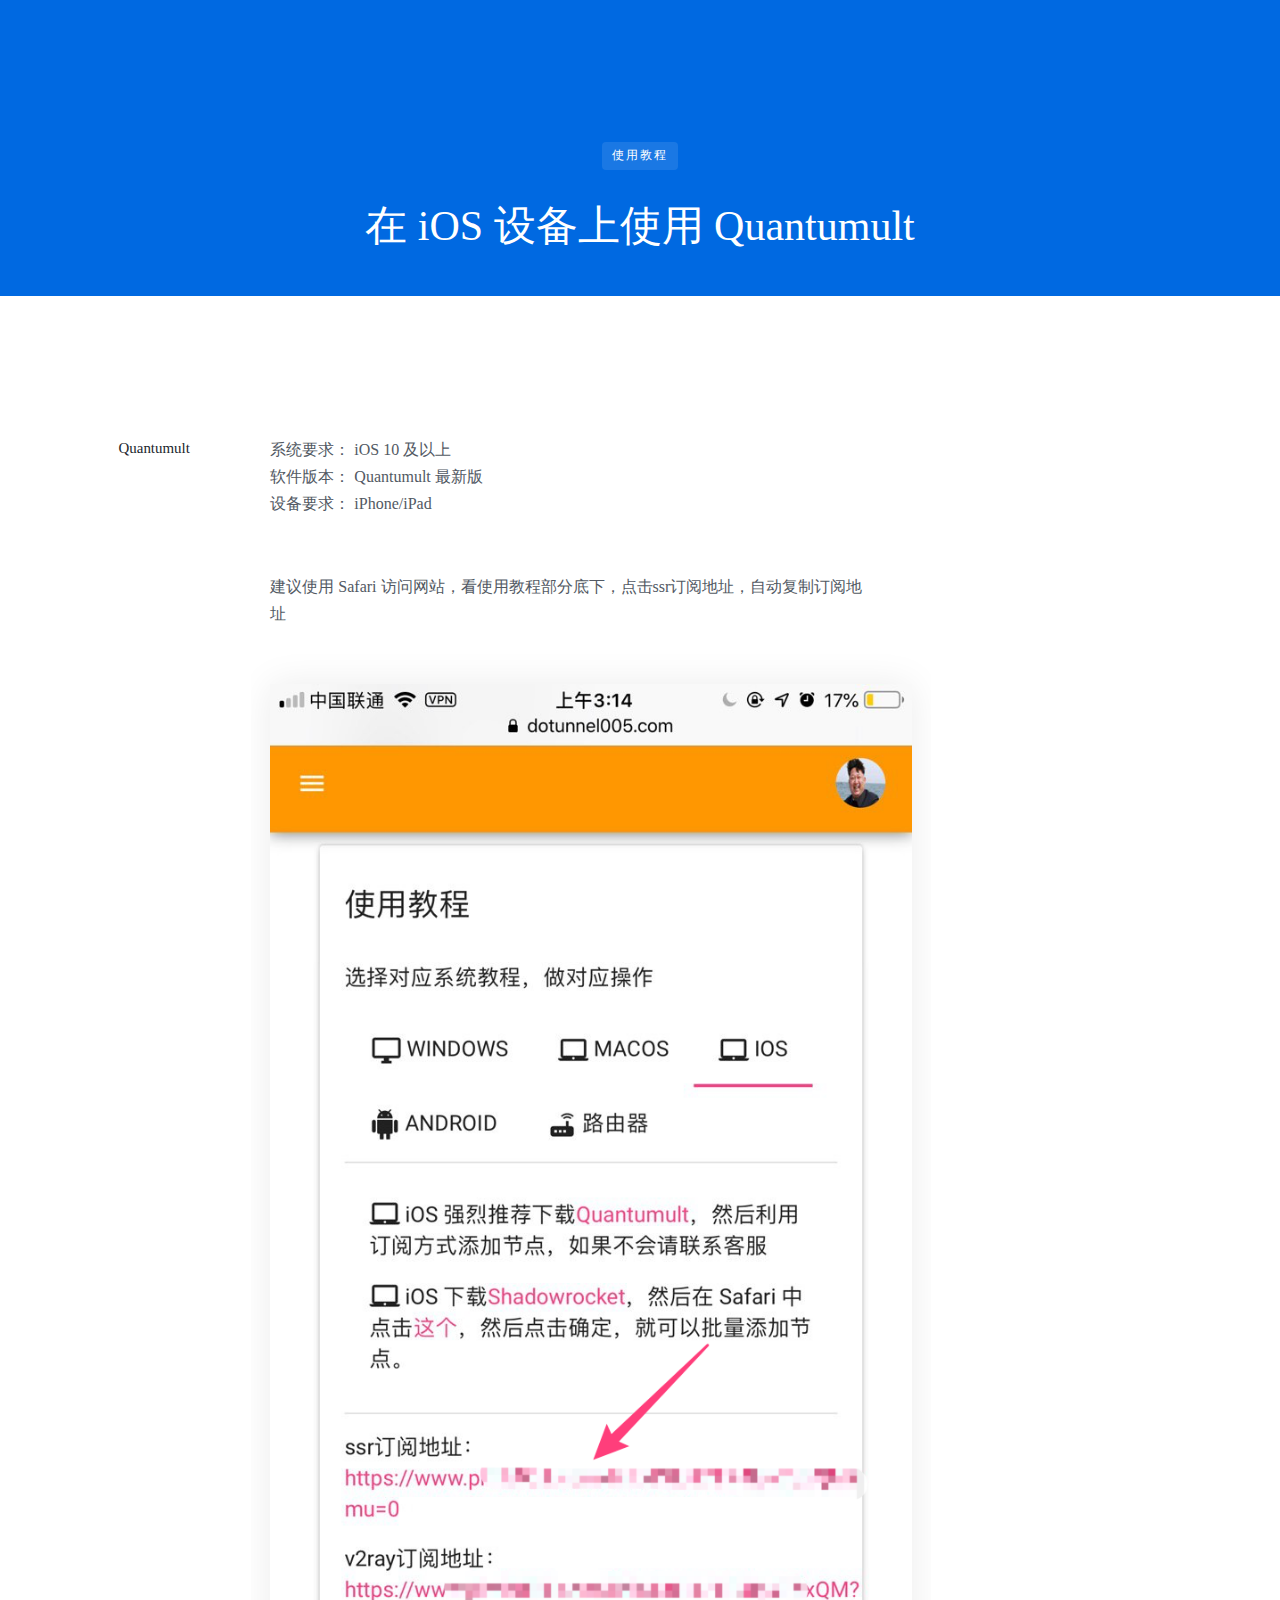
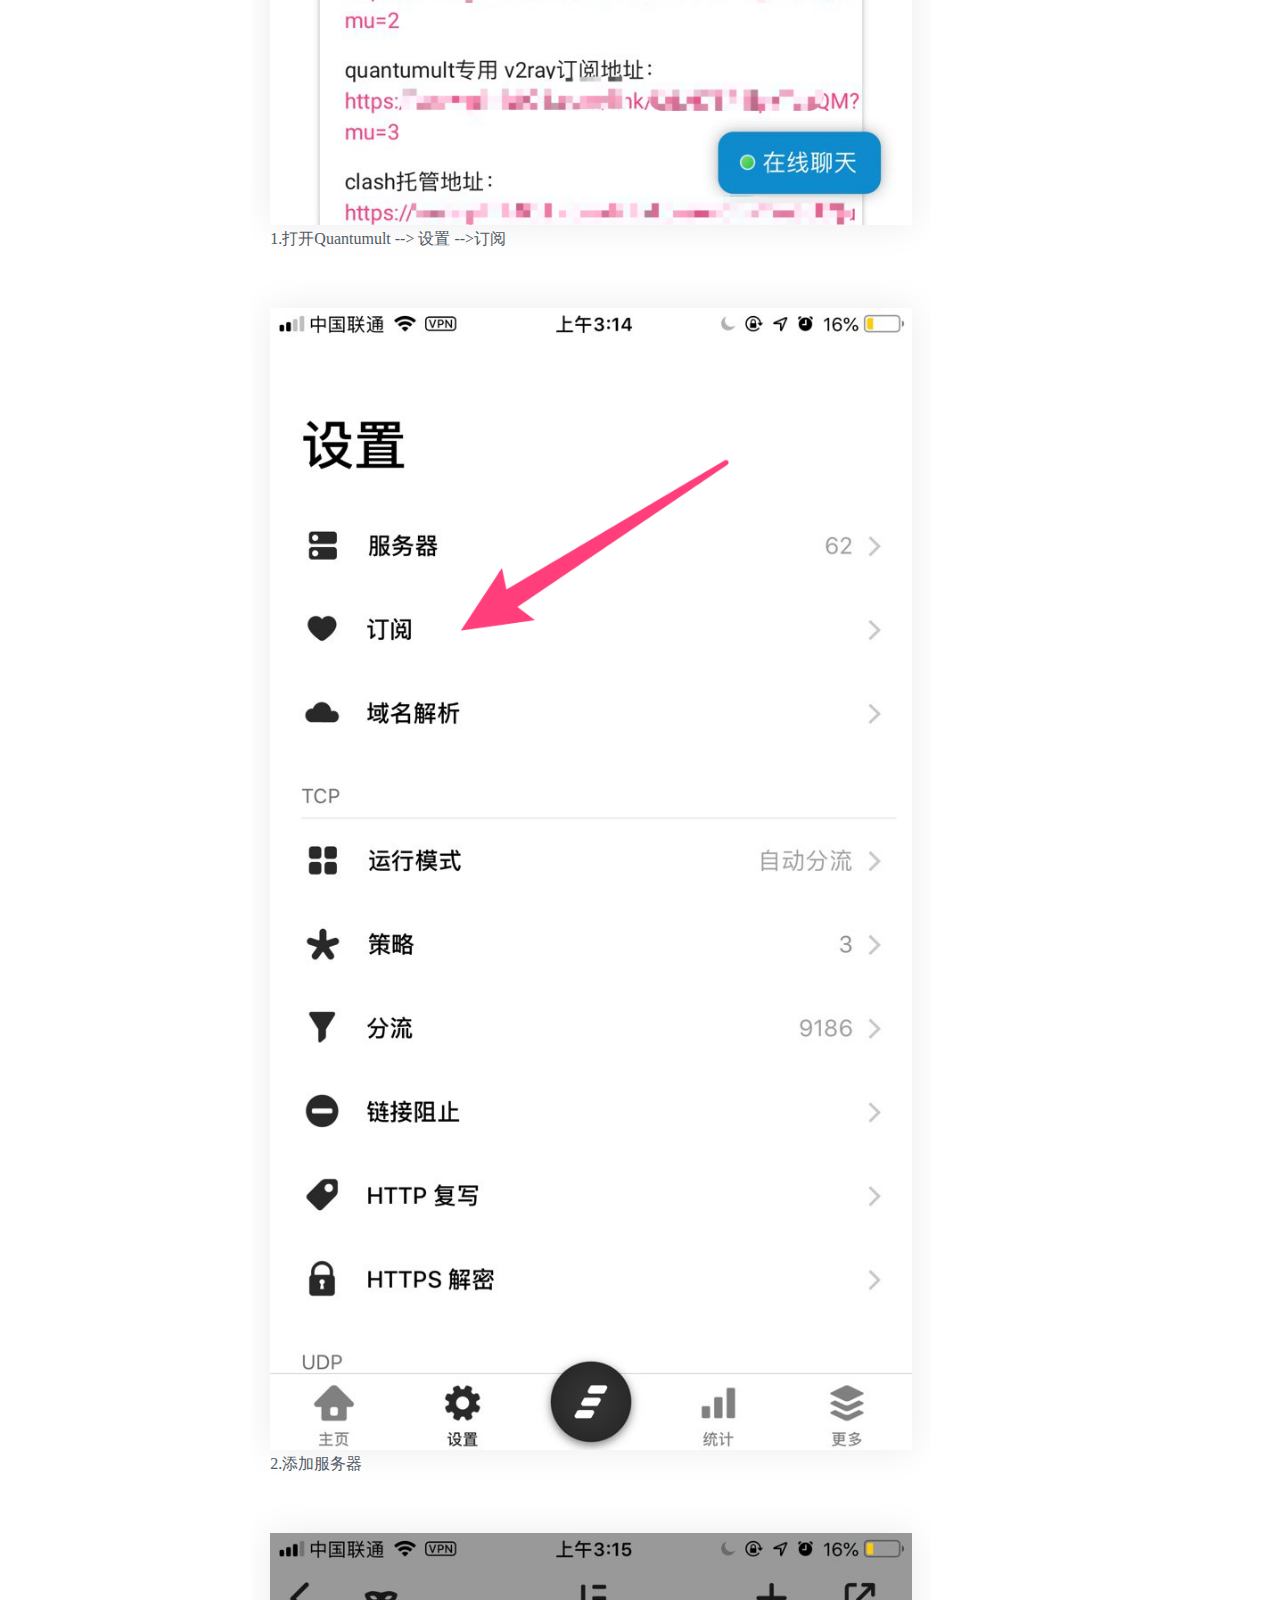
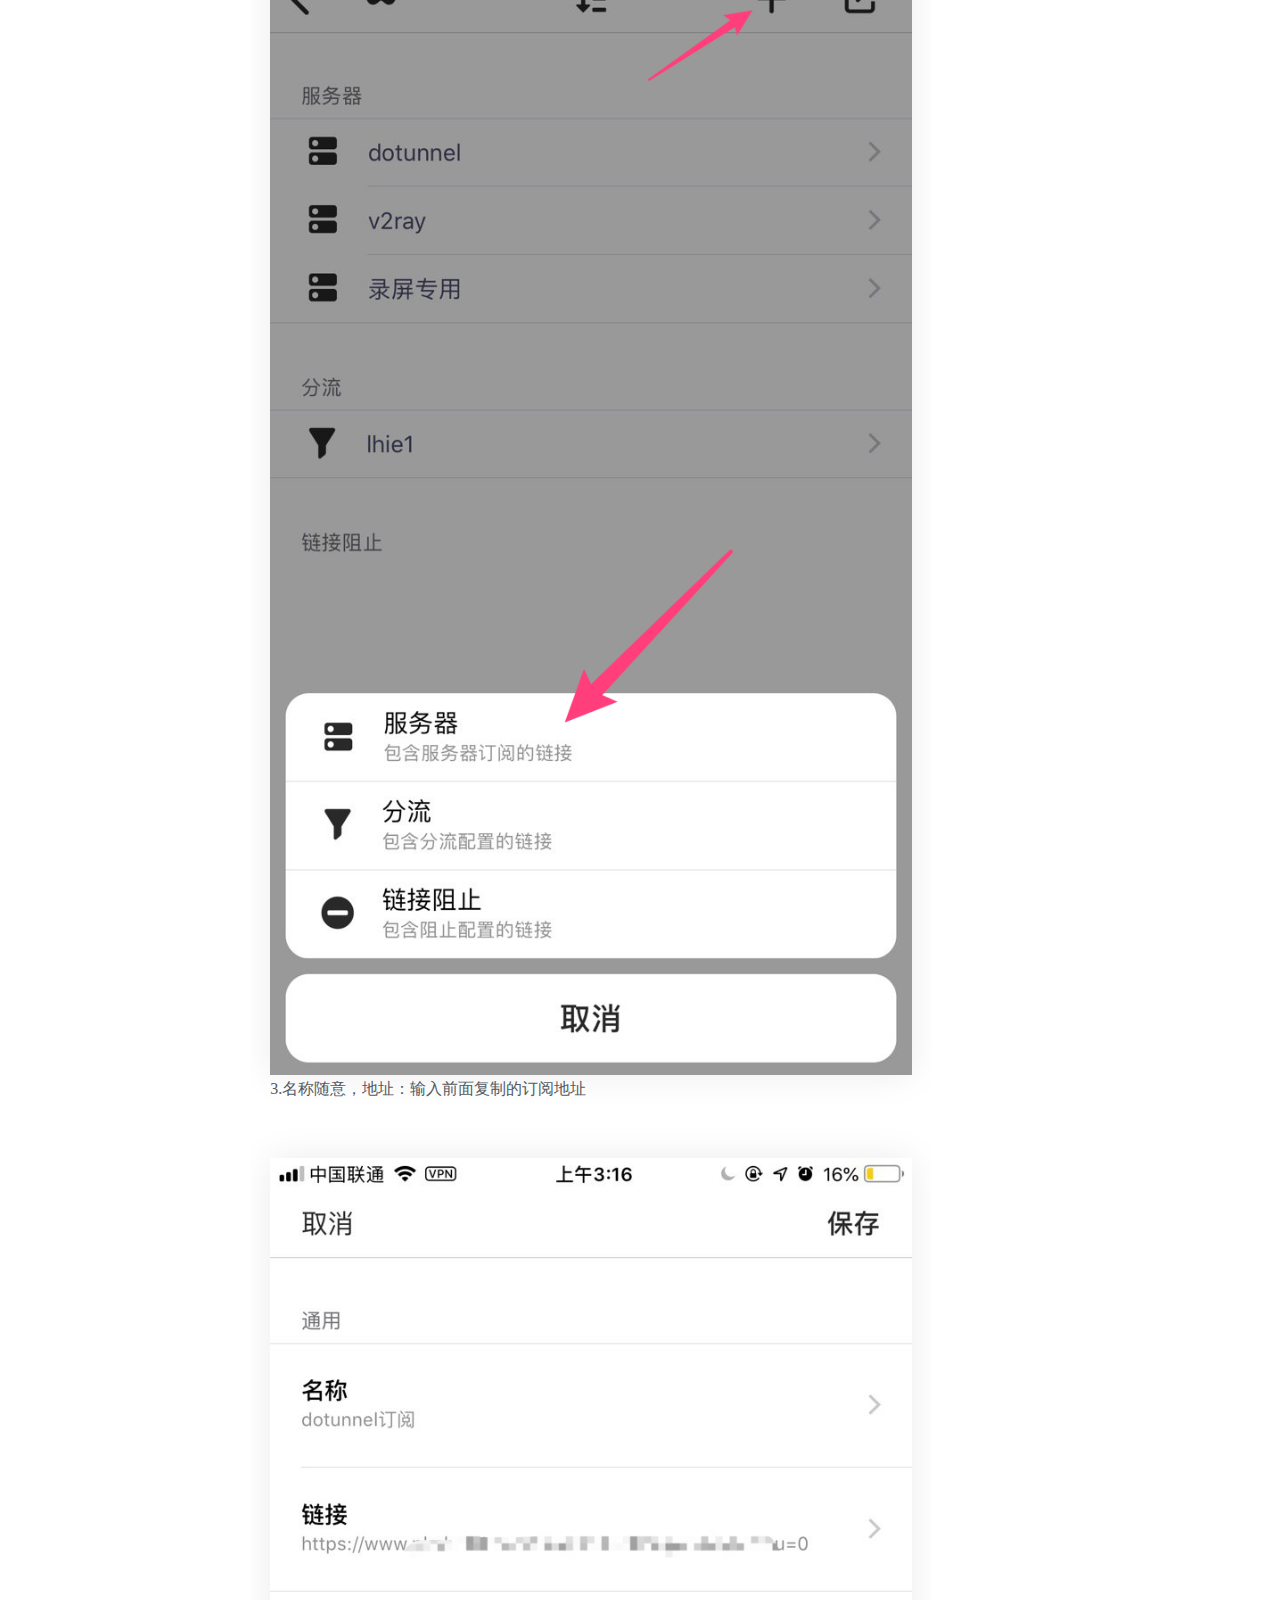
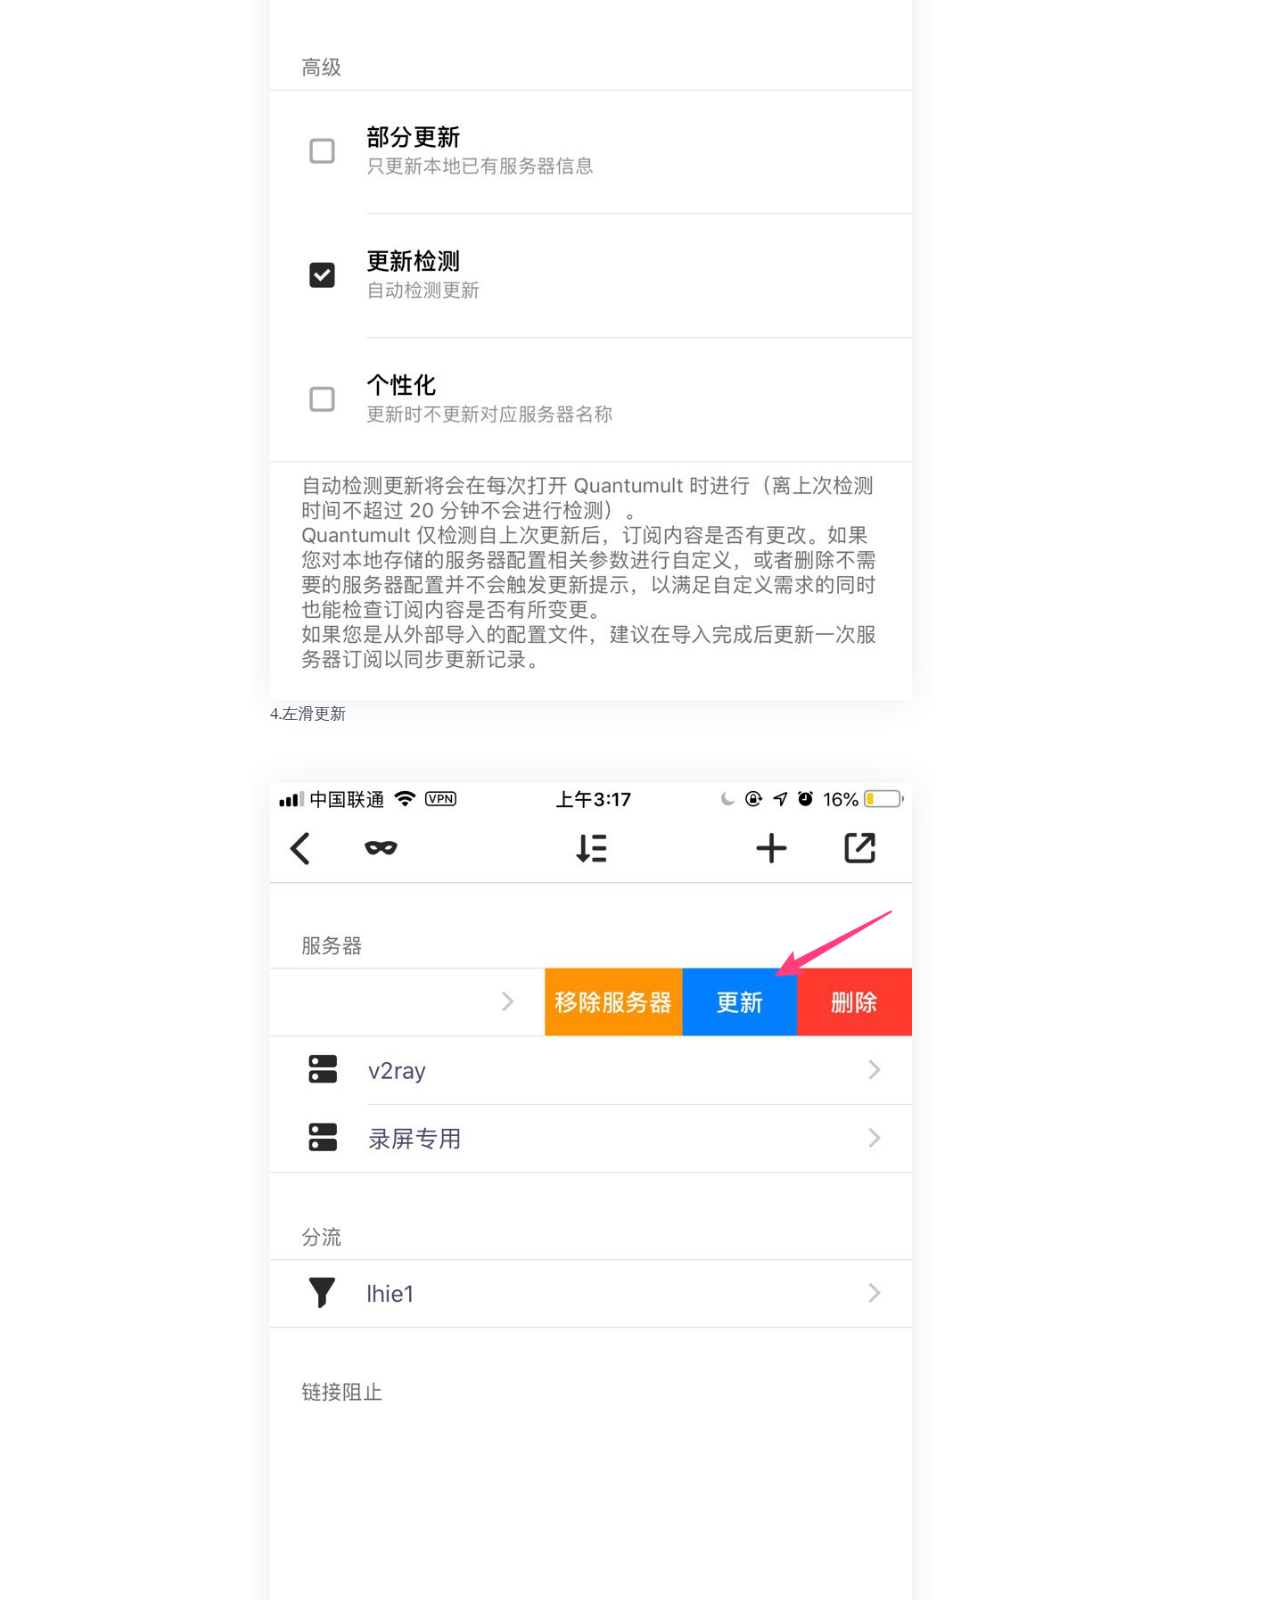
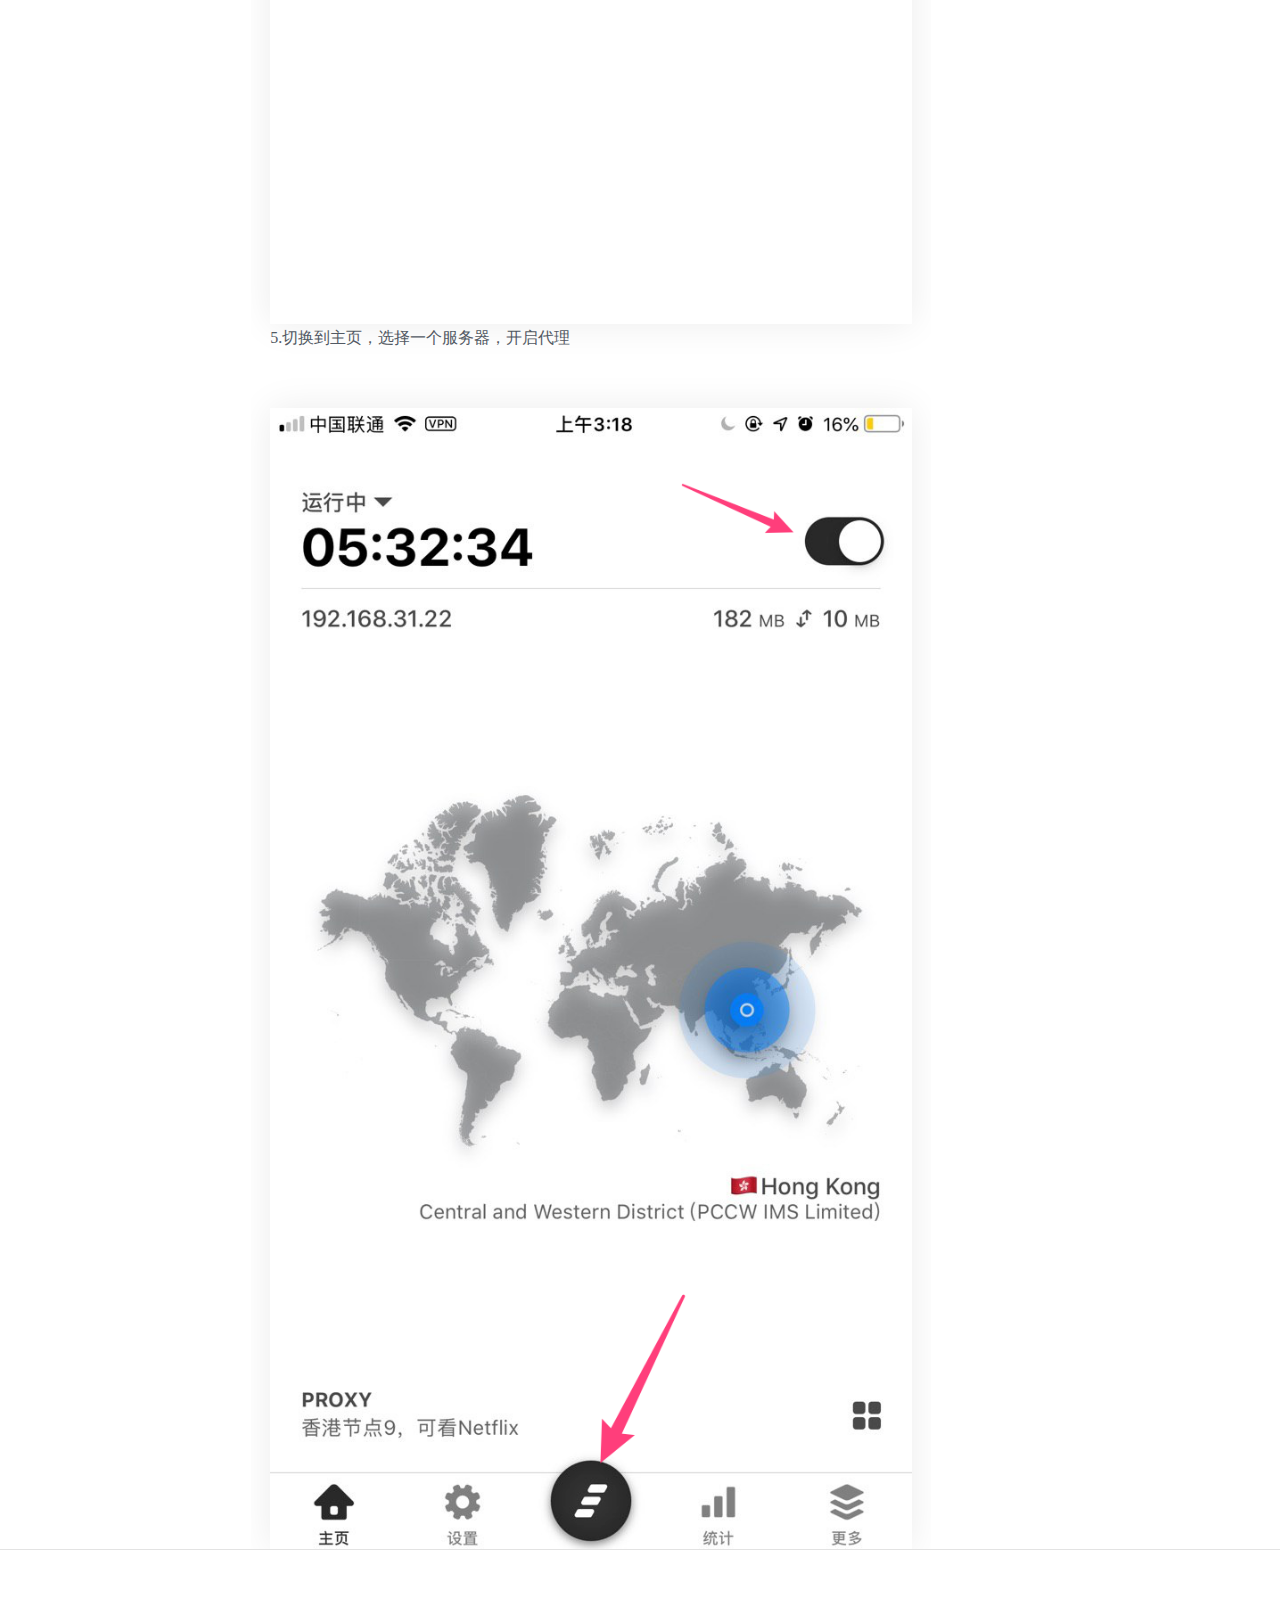
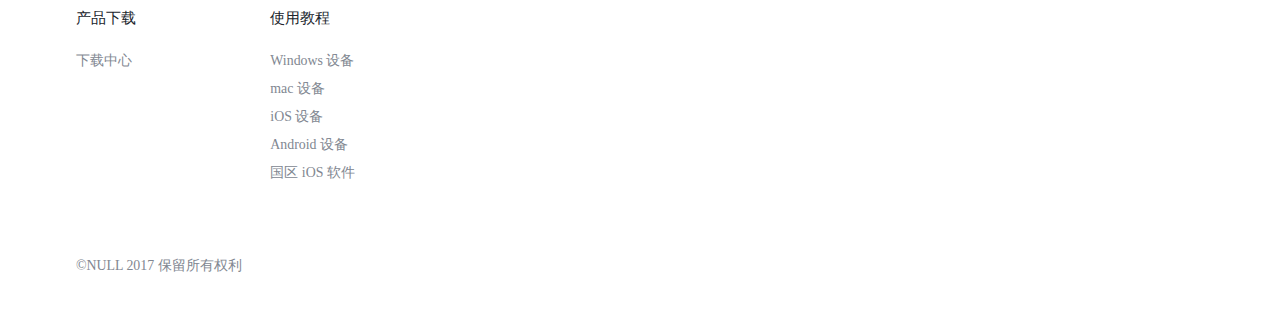
==== commit ee48d4c0: "3" ====
--- a/ios.htm
+++ b/ios.htm
@@ -55,6 +55,7 @@
 </div>
 
 <div class="u-marBottom-x4 s-blogPost-content u-padRight-x3@mdo"><p>建议使用 Safari 访问网站，看使用教程部分底下，点击ssr订阅地址，自动复制订阅地址</p></div>
+<p class="u-textAlign-center"> <img class="u-float-right@mdo u-maxWidth-full@mdu u-boxShadow-screenshot lazyloaded" src="./ios_files/ios01.png"></p><br>
 <div class="u-marBottom-x4 s-blogPost-content u-padRight-x3@mdo"><p>1.打开Quantumult --> 设置 -->订阅 <br> </p></div>
 <p class="u-textAlign-center"> <img class="u-float-right@mdo u-maxWidth-full@mdu u-boxShadow-screenshot lazyloaded" src="./ios_files/ios02.png"></p><br>
 <div class="u-marBottom-x4 s-blogPost-content u-padRight-x3@mdo"><p>2.添加服务器<br></p></div>
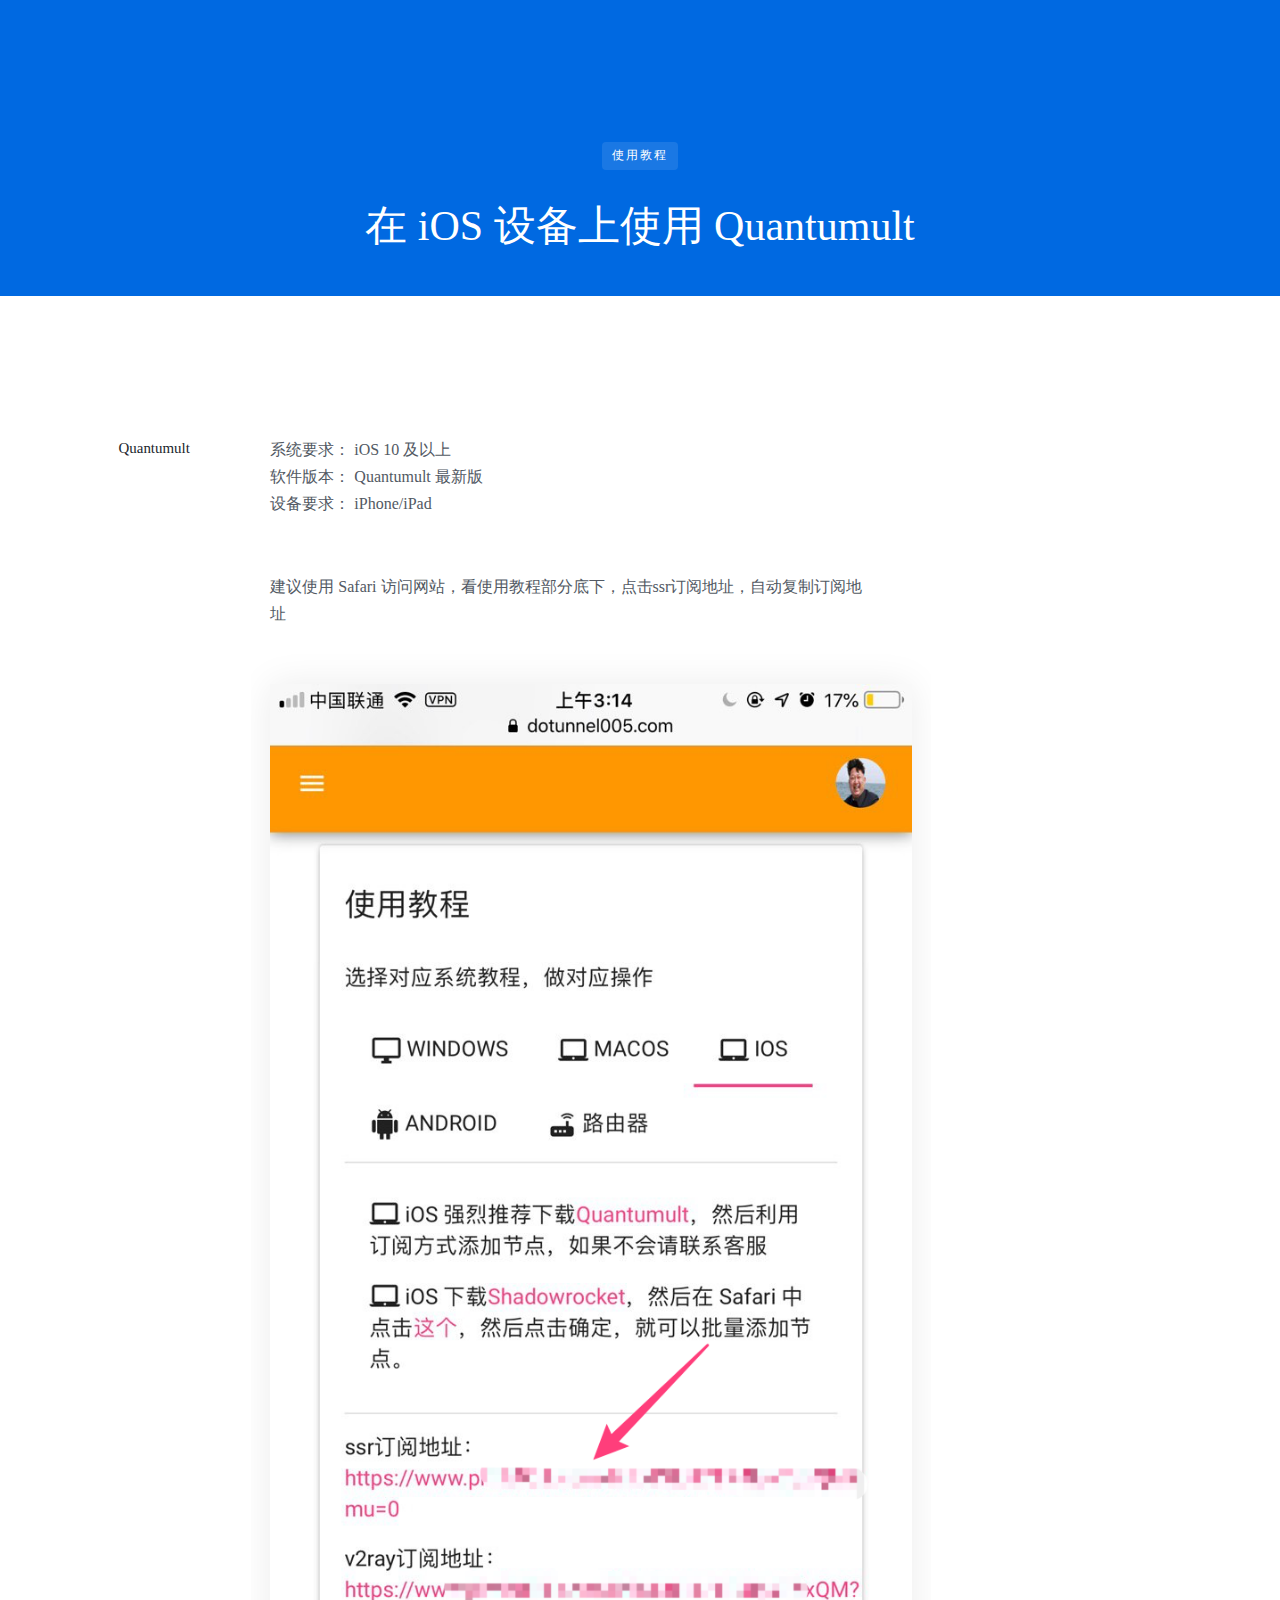
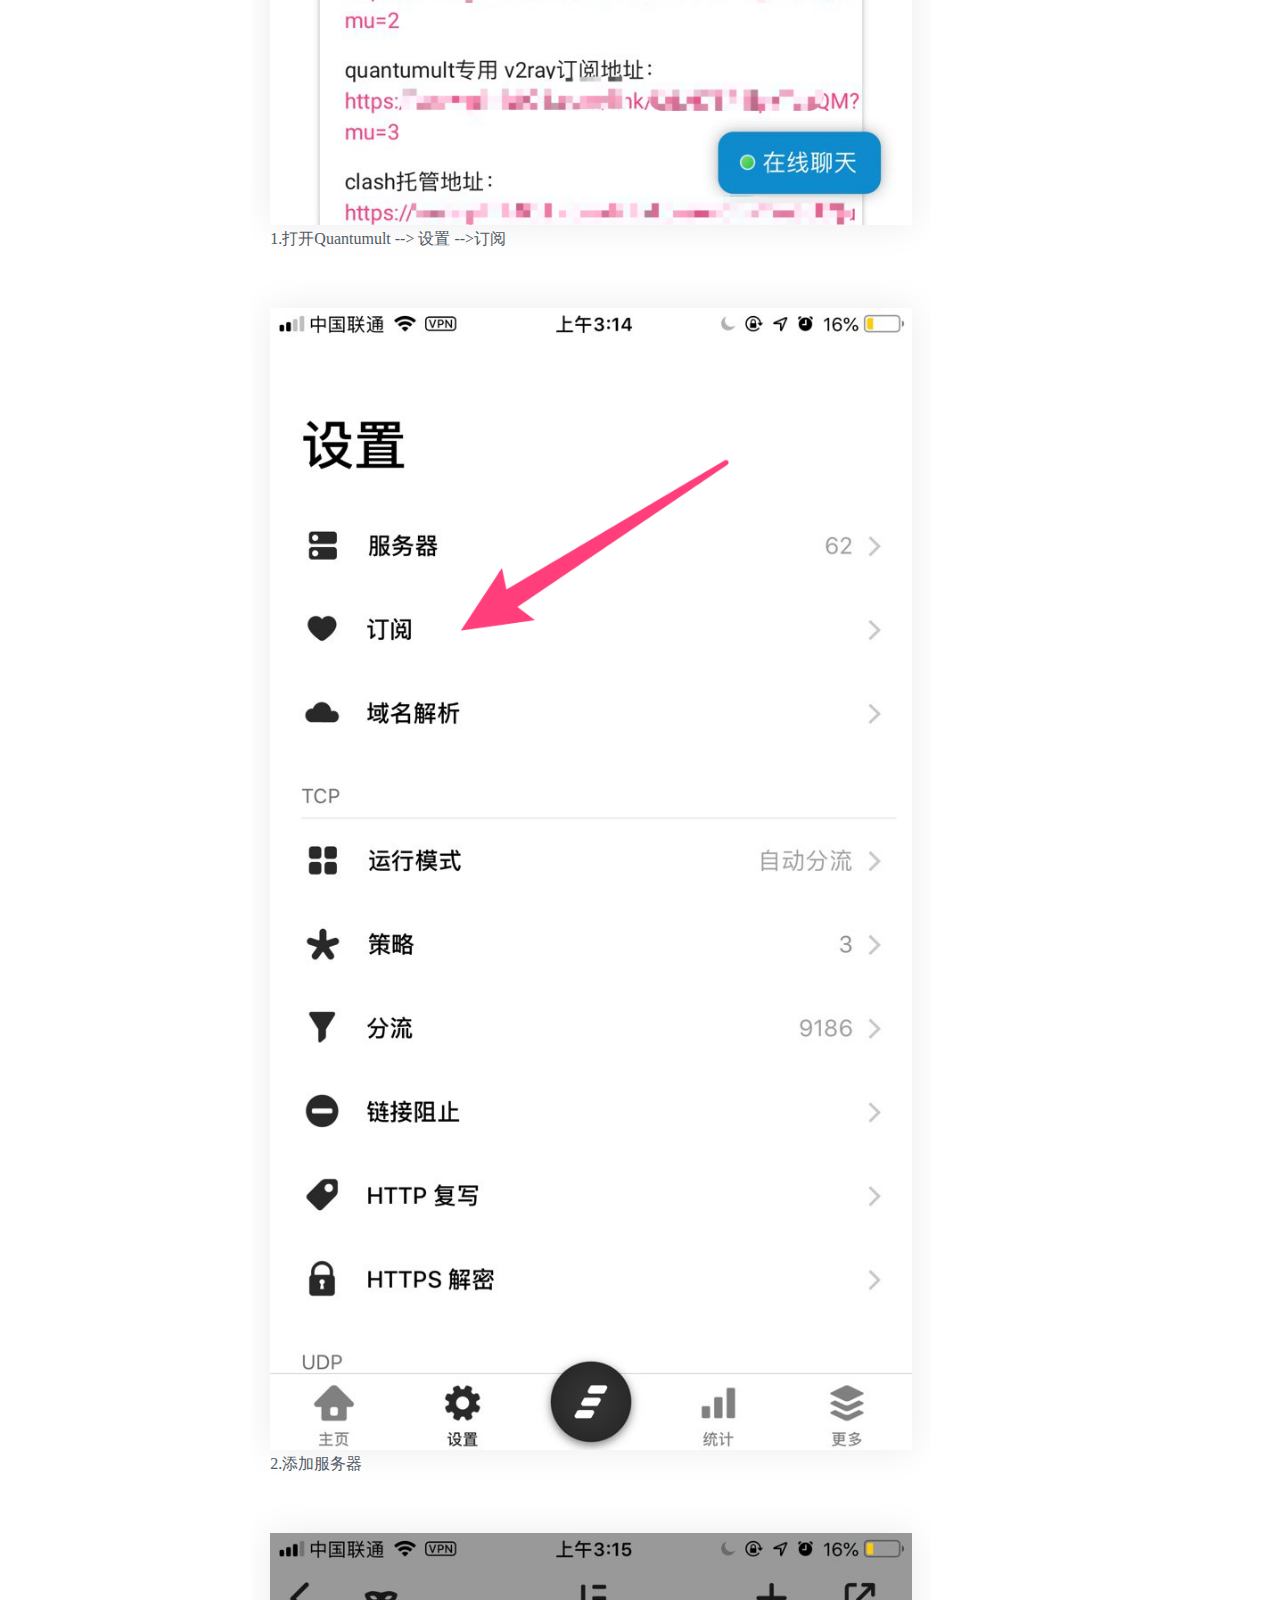
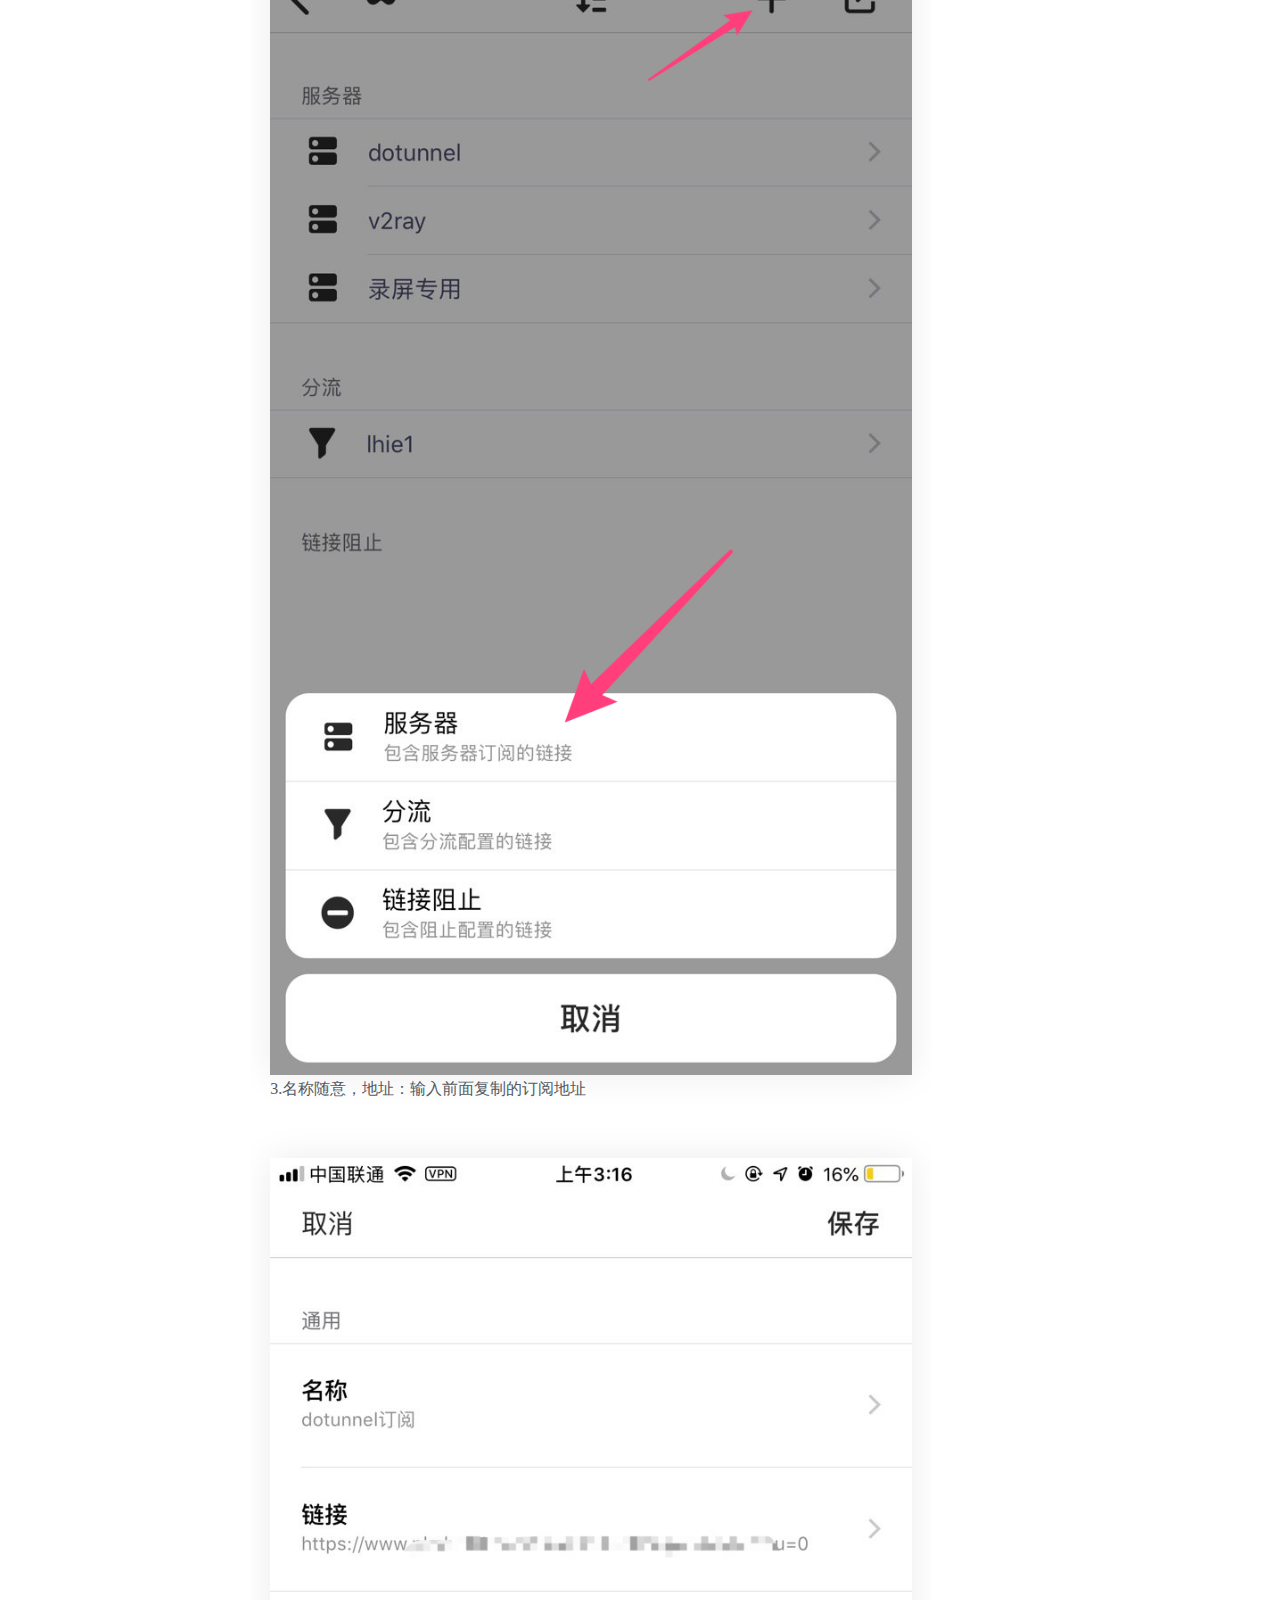
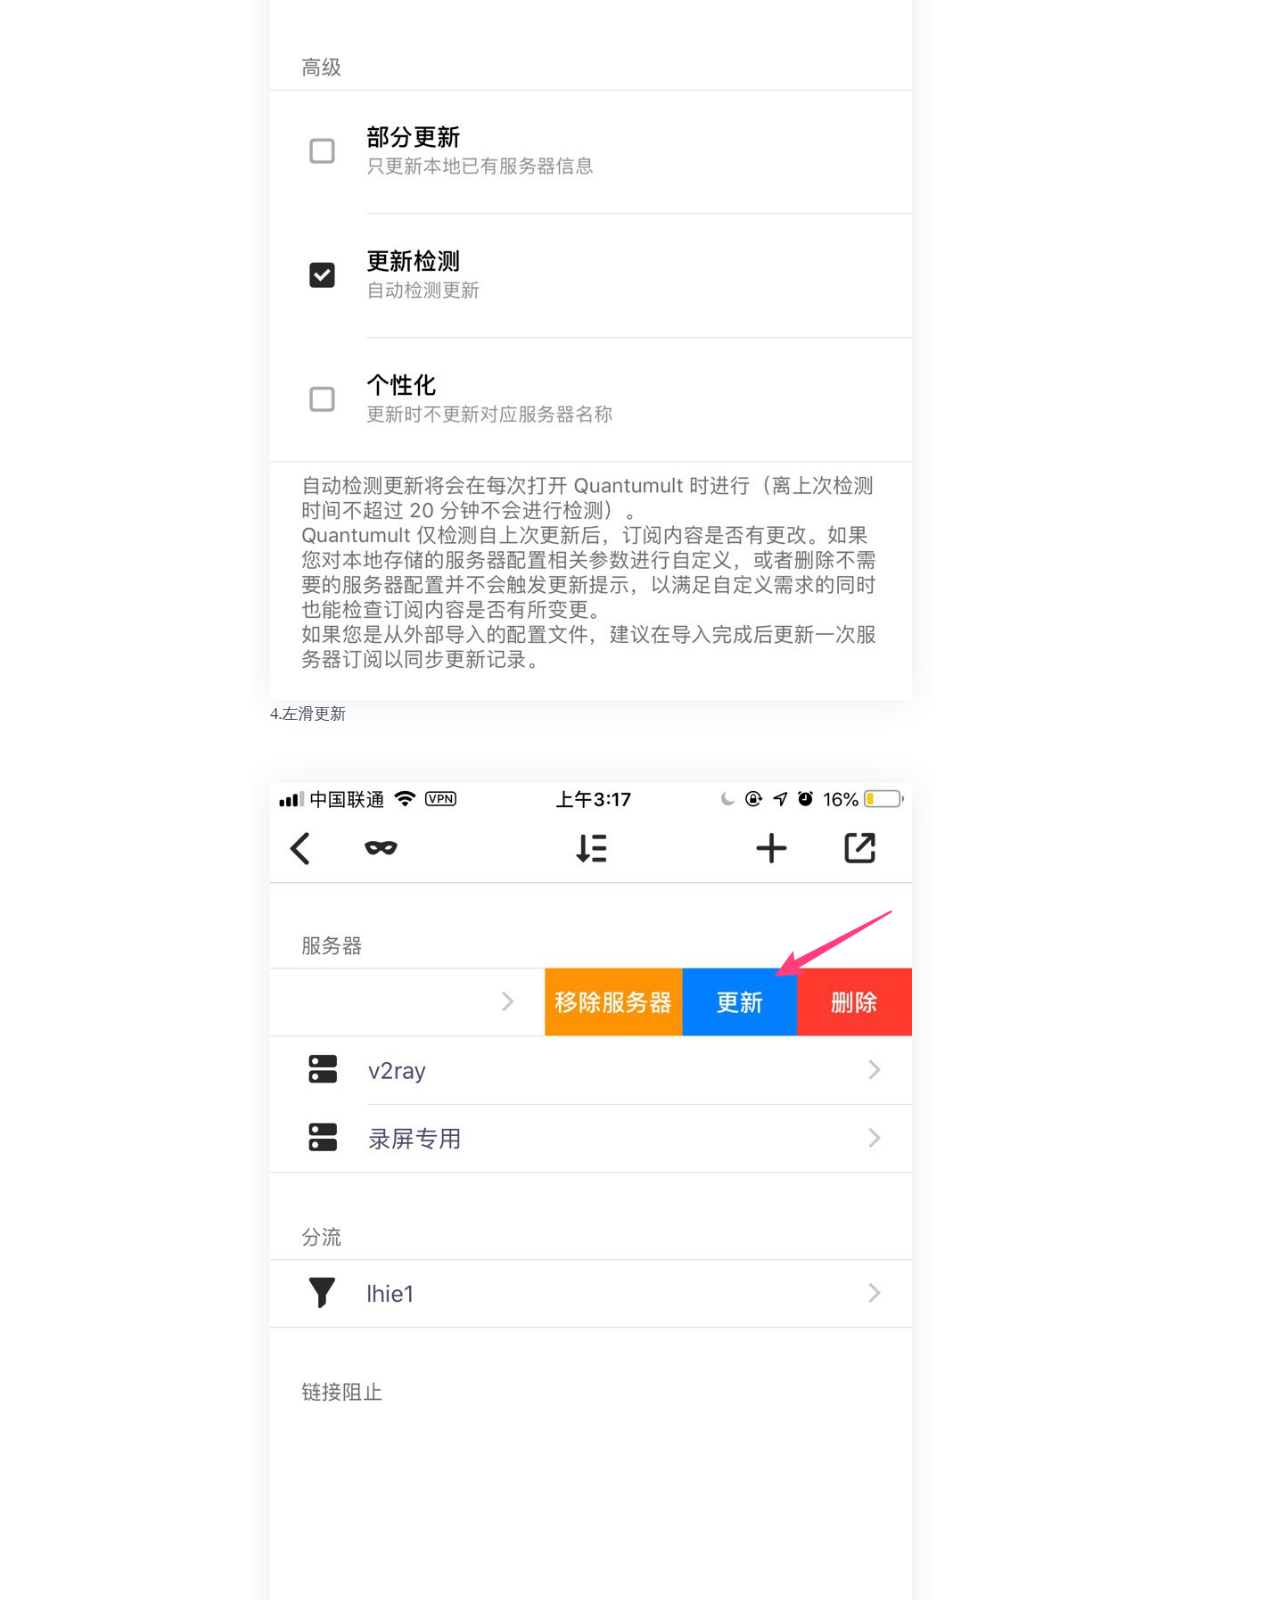
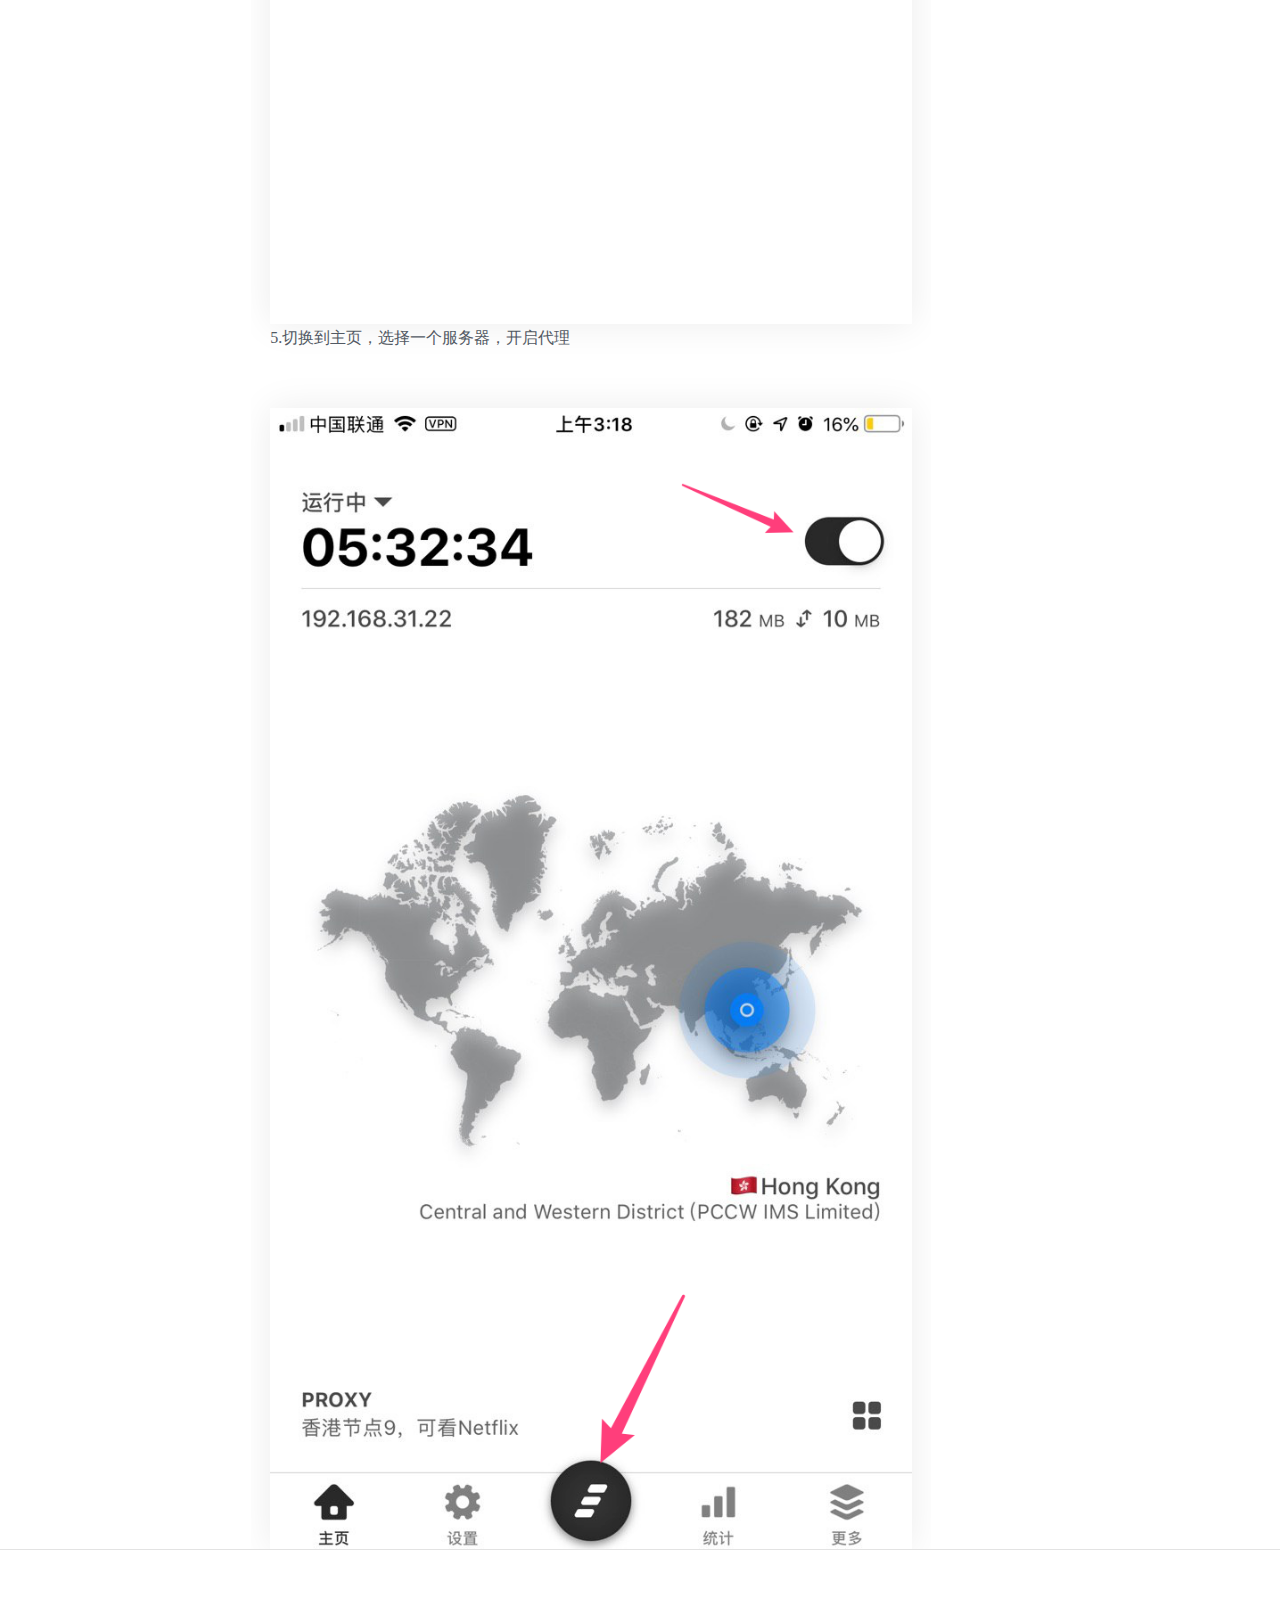
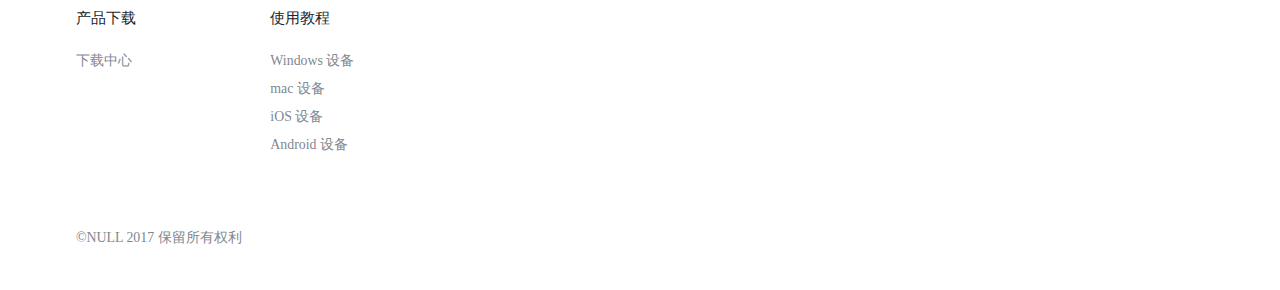
==== commit ff747f50: "修改链接" ====
--- a/ios.htm
+++ b/ios.htm
@@ -91,11 +91,10 @@
 <div class="o-langHide-en">
 <h2 class="o-text-small u-fontWeight-medium u-marBottom u-color-black">使用教程</h2>
 <ul>
-<li><a href="" class="o-link o-text-footer">Windows 设备</a></li>
-<li><a href="" class="o-link o-text-footer">mac 设备</a></li>
-<li><a href="./ios.html" class="o-link o-text-footer">iOS 设备</a></li>
-<li><a href="./android.html" class="o-link o-text-footer">Android 设备</a></li>
-<li><a href="./ios-install.html" class="o-link o-text-footer">国区 iOS 软件</a></li>
+  <li><a href="./ssr-win.htm" class="o-link o-text-footer">Windows 设备</a></li>
+  <li><a href="./ss-mac.htm" class="o-link o-text-footer">mac 设备</a></li>
+  <li><a href="./ios.htm" class="o-link o-text-footer">iOS 设备</a></li>
+  <li><a href="./android.htm" class="o-link o-text-footer">Android 设备</a></li>
 </ul>
 </div>
 </div>
